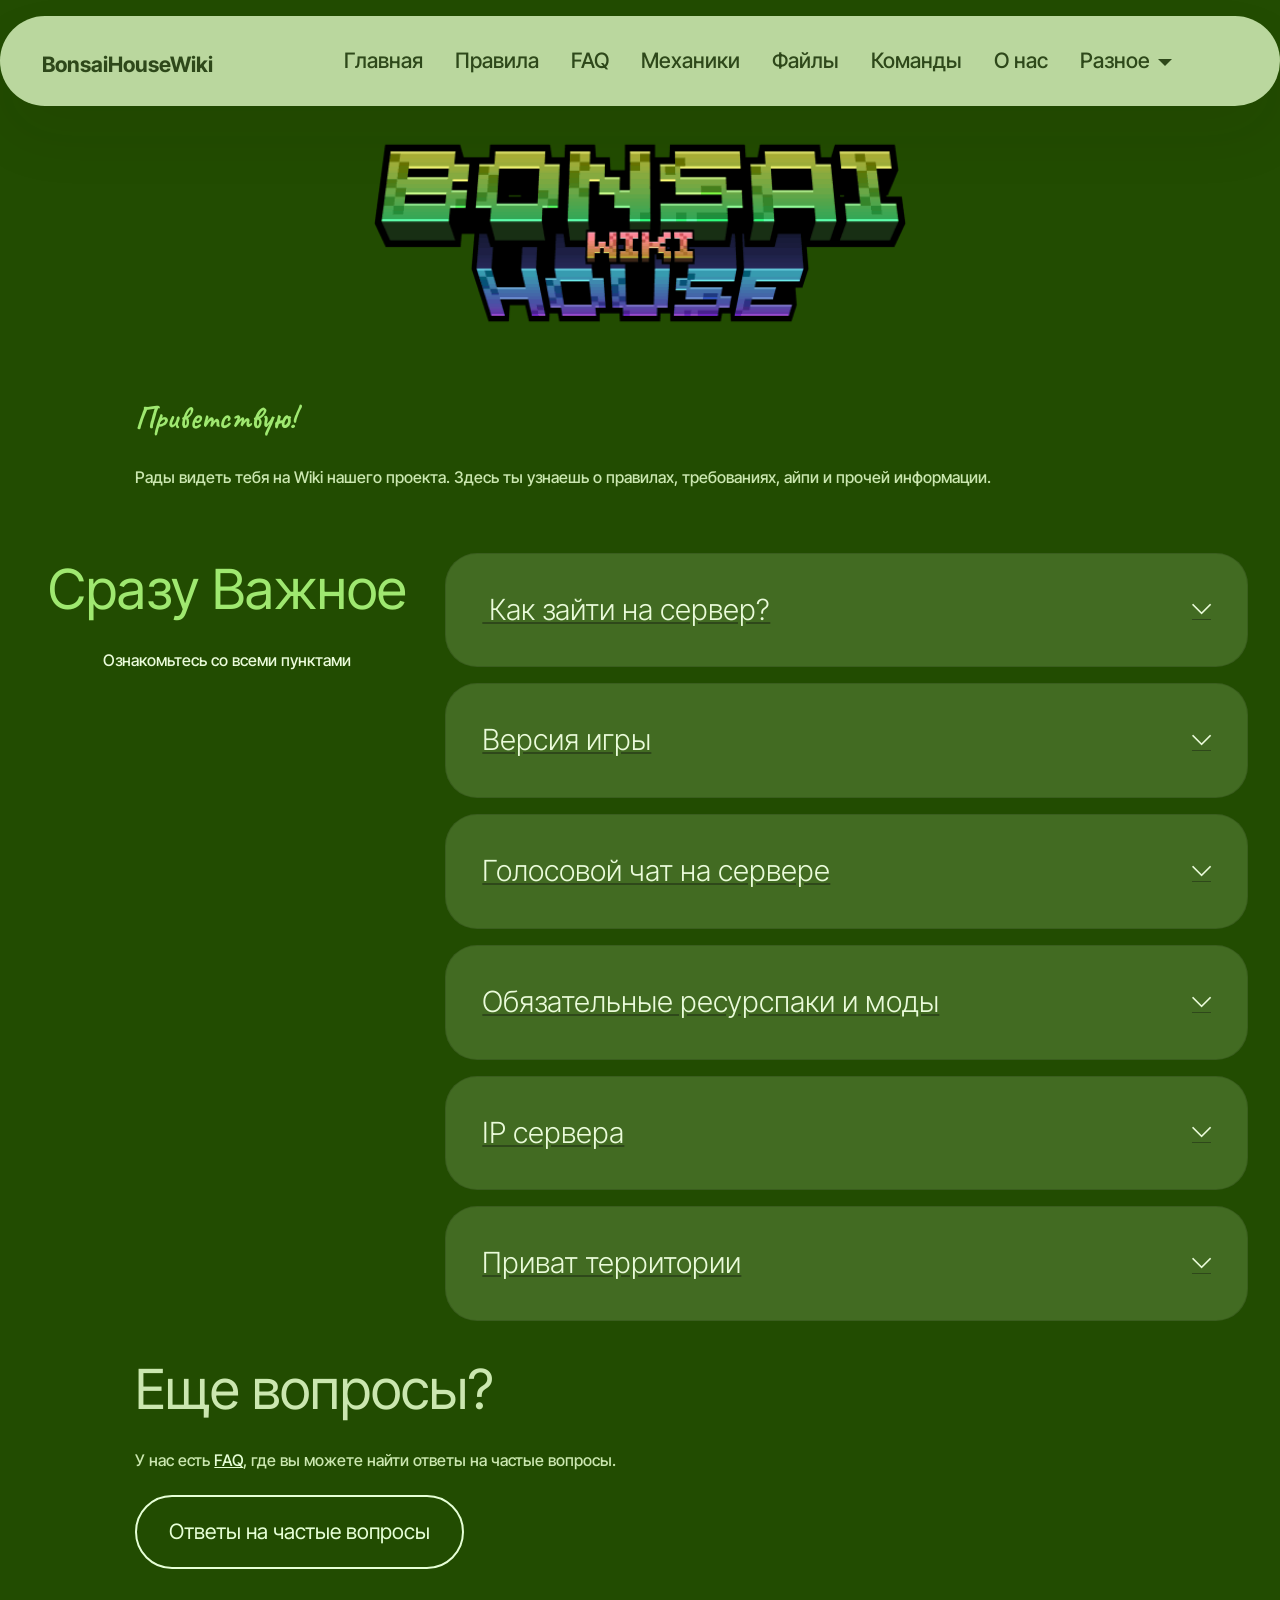
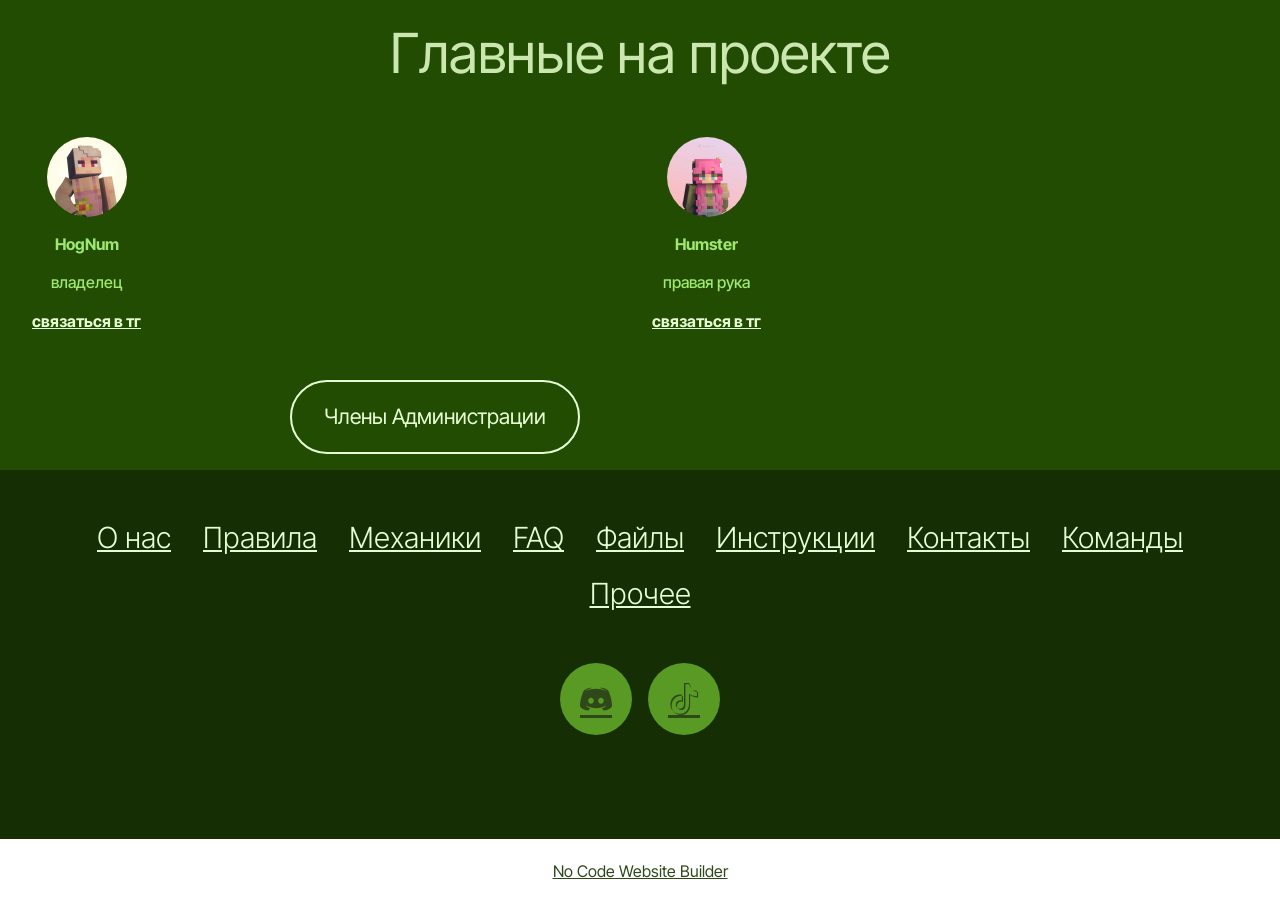
==== index.html @ ef798b7e "Add files via upload site version v1" ====
<!DOCTYPE html>
<html  >
<head>
  <!-- Site made with Mobirise Website Builder v6.1.12, https://mobirise.com -->
  <meta charset="UTF-8">
  <meta http-equiv="X-UA-Compatible" content="IE=edge">
  <meta name="generator" content="Mobirise v6.1.12, mobirise.com">
  <meta name="viewport" content="width=device-width, initial-scale=1, minimum-scale=1">
  <link rel="shortcut icon" href="assets/images/bhlogo2.2-128x45.png" type="image/x-icon">
  <meta name="description" content="">
  
  
  <title>Home</title>
  <link rel="stylesheet" href="assets/web/assets/mobirise-icons2/mobirise2.css">
  <link rel="stylesheet" href="assets/bootstrap/css/bootstrap.min.css">
  <link rel="stylesheet" href="assets/animatecss/animate.css">
  <link rel="stylesheet" href="assets/dropdown/css/style.css">
  <link rel="stylesheet" href="assets/socicon/css/styles.css">
  <link rel="stylesheet" href="assets/theme/css/style.css">
  <link rel="preload" href="https://fonts.googleapis.com/css?family=Inter+Tight:100,200,300,400,500,600,700,800,900,100i,200i,300i,400i,500i,600i,700i,800i,900i&display=swap" as="style" onload="this.onload=null;this.rel='stylesheet'">
  <noscript><link rel="stylesheet" href="https://fonts.googleapis.com/css?family=Inter+Tight:100,200,300,400,500,600,700,800,900,100i,200i,300i,400i,500i,600i,700i,800i,900i&display=swap"></noscript>
  <link rel="preload" href="https://fonts.googleapis.com/css?family=Caveat:400,500,600,700&display=swap" as="style" onload="this.onload=null;this.rel='stylesheet'">
  <noscript><link rel="stylesheet" href="https://fonts.googleapis.com/css?family=Caveat:400,500,600,700&display=swap"></noscript>
  <link rel="preload" as="style" href="assets/mobirise/css/mbr-additional.css?v=XbDiv1"><link rel="stylesheet" href="assets/mobirise/css/mbr-additional.css?v=XbDiv1" type="text/css">

  
  
  
</head>
<body>
  
  <section data-bs-version="5.1" class="menu menu2 cid-tJS6tZXiPa" once="menu" id="menu02-0">
	

	<nav class="navbar navbar-dropdown navbar-fixed-top navbar-expand-lg">
		<div class="container">
			<div class="navbar-brand">
				
				<span class="navbar-caption-wrap"><a class="navbar-caption text-primary display-4" href="index.html#header05-1">BonsaiHouseWiki</a></span>
			</div>
			<button class="navbar-toggler" type="button" data-toggle="collapse" data-bs-toggle="collapse" data-target="#navbarSupportedContent" data-bs-target="#navbarSupportedContent" aria-controls="navbarNavAltMarkup" aria-expanded="false" aria-label="Toggle navigation">
				<div class="hamburger">
					<span></span>
					<span></span>
					<span></span>
					<span></span>
				</div>
			</button>
			<div class="collapse navbar-collapse" id="navbarSupportedContent">
				<ul class="navbar-nav nav-dropdown nav-right" data-app-modern-menu="true"><li class="nav-item">
						<a class="nav-link link text-primary display-4" href="index.html">Главная</a>
					</li><li class="nav-item"><a class="nav-link link text-primary display-4" href="page1.html">Правила</a></li><li class="nav-item"><a class="nav-link link text-primary display-4" href="page5.html">FAQ</a></li><li class="nav-item"><a class="nav-link link text-primary display-4" href="page8.html">Механики</a></li><li class="nav-item"><a class="nav-link link text-primary display-4" href="page4.html">Файлы</a></li><li class="nav-item"><a class="nav-link link text-primary display-4" href="page7.html">Команды</a></li><li class="nav-item"><a class="nav-link link text-primary display-4" href="page2.html">О нас</a></li><li class="nav-item dropdown"><a class="nav-link link text-primary dropdown-toggle show display-4" href="page2.html" data-toggle="dropdown-submenu" data-bs-toggle="dropdown" data-bs-auto-close="outside" aria-expanded="false">Разное</a><div class="dropdown-menu show" aria-labelledby="dropdown-674" data-bs-popper="none"><a class="text-primary dropdown-item display-4" href="page9.html">Инструкции</a><a class="text-primary dropdown-item display-4" href="page2.html#clients03-3t">Администрация</a></div></li></ul>
				
				
			</div>
		</div>
	</nav>
</section>

<section data-bs-version="5.1" class="image01 cid-voXVeNyEOQ" id="image01-27">
  

  
  

  <div class="container">
    <div class="row justify-content-center">
      <div class="col-12 col-lg-6">
        <div class="image-wrapper mb-4">
          <img class="w-100" src="assets/images/bhlogo23-578x235.png" alt="Mobirise Website Builder">
        </div>
        
        
      </div>
    </div>
  </div>
</section>

<section data-bs-version="5.1" class="article11 cid-vtw0aDAVHj" id="article11-4e">
    

    
    
    <div class="container">
        <div class="row justify-content-center">
            <div class="title col-md-12 col-lg-10">
                <h3 class="mbr-section-title mbr-fonts-style align-center mt-0 mb-0 hello"><strong>Приветствую!</strong></h3>
                <h4 class="mbr-section-subtitle align-center mbr-fonts-style mt-4 display-7"><p>Рады видеть тебя на Wiki нашего проекта. Здесь ты узнаешь о правилах, требованиях, айпи и прочей информации.</p></h4>
                
            </div>
        </div>
    </div>
</section>

<section data-bs-version="5.1" class="list07 cid-vtwgS2rmCc" id="list07-4j">
    
    
    <div class="container">
        <div class="row justify-content-center">
            <div class="col-lg-4">
                <div class="col-12 col-md-12">
                    <h5 class="mbr-section-title mbr-fonts-style mt-0 mb-4 display-2"><strong>Сразу Важное</strong></h5>
                    <h6 class="mbr-section-subtitle mbr-fonts-style mt-0 mb-4 display-7">Ознакомьтесь со всеми пунктами</h6>
                    
                </div>
            </div>

            <div class="col-lg-8">
                <div id="bootstrap-accordion_3" class="panel-group accordionStyles accordion" role="tablist" aria-multiselectable="true">
                    <div class="card">
                        <div class="card-header" role="tab" id="headingOne">
                            <a role="button" class="panel-title collapsed" data-toggle="collapse" data-bs-toggle="collapse" data-core="" href="#collapse1_3" aria-expanded="false" aria-controls="collapse1">
                                <h6 class="panel-title-edit mbr-semibold mbr-fonts-style mb-0 display-5">&nbsp;Как зайти на сервер?</h6>
                                <span class="sign mbr-iconfont mobi-mbri-arrow-down"></span>
                            </a>
                        </div>
                        <div id="collapse1_3" class="panel-collapse noScroll collapse" role="tabpanel" aria-labelledby="headingOne" data-parent="#accordion" data-bs-parent="#bootstrap-accordion_3">
                            <div class="panel-body">
                                <p class="mbr-fonts-style panel-text display-7">• Сначала ознакомьтесь с <a href="page1.html" class="text-secondary">правилами проекта.</a><br>• Сперва вы обязаны <a href="page4.html" class="text-secondary">скачать ресурспаки и моды на странице файлы.</a><br>• Затем напишите свой ник в тему WhiteList (телеграм) и ждите когда член администрации поставит реакцию на ваше сообщение с ником.<br>(Никаких твинк аккаунтов)<br>• <a href="page4.html" class="text-secondary">После установки обязательных файлов</a> и добавления в вайтлист, смотрите айпи ниже.<br>• Не забудьте про регестрацию на самом сервере через команду:<br>/reg пароль пароль&nbsp; –&nbsp; (пароль минимум 6 символов)<br>/l пароль&nbsp; –&nbsp; Авторизация<br>Если проблема с регистрацией, напишите админу с просьбой зарегистрировать вас.</p>
                            </div>
                        </div>

                    </div>
                    <div class="card">
                        <div class="card-header" role="tab" id="headingOne">
                            <a role="button" class="panel-title collapsed" data-toggle="collapse" data-bs-toggle="collapse" data-core="" href="#collapse2_3" aria-expanded="false" aria-controls="collapse2">
                                <h6 class="panel-title-edit mbr-semibold mbr-fonts-style mb-0 display-5">
                                    Версия игры</h6>
                                <span class="sign mbr-iconfont mobi-mbri-arrow-down"></span>
                            </a>
                        </div>
                        <div id="collapse2_3" class="panel-collapse noScroll collapse" role="tabpanel" aria-labelledby="headingOne" data-parent="#accordion" data-bs-parent="#bootstrap-accordion_3">
                            <div class="panel-body">
                                <p class="mbr-fonts-style panel-text display-7"><strong>• Java 1.26.2</strong> –– текущая версия сезона.<br>• Прошу играть только на <strong>fabric</strong> ядре, для корректной работы ресурспаков проекта.<br>------------------------------------<br>Только<strong> java</strong> издание игры, играть с <strong>bedrock</strong> нельзя!</p>
                            </div>
                        </div>
                    </div>
                    <div class="card">
                        <div class="card-header" role="tab" id="headingOne">
                            <a role="button" class="panel-title collapsed" data-toggle="collapse" data-bs-toggle="collapse" data-core="" href="#collapse3_3" aria-expanded="false" aria-controls="collapse3">
                                <h6 class="panel-title-edit mbr-semibold mbr-fonts-style mb-0 display-5">Голосовой чат на сервере</h6>
                                <span class="sign mbr-iconfont mobi-mbri-arrow-down"></span>
                            </a>
                        </div>
                        <div id="collapse3_3" class="panel-collapse noScroll collapse" role="tabpanel" aria-labelledby="headingOne" data-parent="#accordion" data-bs-parent="#bootstrap-accordion_3">
                            <div class="panel-body">
                                <p class="mbr-fonts-style panel-text display-7"><a href="page4.html" class="text-secondary">PlasmoVoice мод – Установить его можно в на странице файлы</a>.<br>Он не обязателен, но позволит слушать кастомные пластинки.</p>
                            </div>
                        </div>
                    </div>
                    <div class="card">
                        <div class="card-header" role="tab" id="headingOne">
                            <a role="button" class="panel-title collapsed" data-toggle="collapse" data-bs-toggle="collapse" data-core="" href="#collapse4_3" aria-expanded="false" aria-controls="collapse4">
                                <h6 class="panel-title-edit mbr-semibold mbr-fonts-style mb-0 display-5">Обязательные ресурспаки и моды</h6>
                                <span class="sign mbr-iconfont mobi-mbri-arrow-down"></span>
                            </a>
                        </div>
                        <div id="collapse4_3" class="panel-collapse noScroll collapse" role="tabpanel" aria-labelledby="headingOne" data-parent="#accordion" data-bs-parent="#bootstrap-accordion_3">
                            <div class="panel-body">
                                <p class="mbr-fonts-style panel-text display-7">На нашем проекте мы используем ресурспаки для создания атмосферы. Они обязательны к установке, скачать их вы можете на <a href="page4.html" class="text-secondary">странице файлы</a>.<br>------------------------------------<br>Подробнее можете узнать в <a href="page5.html" class="text-secondary">FAQ</a></p>
                            </div>
                        </div>
                    </div>
                    <div class="card">
                        <div class="card-header" role="tab" id="headingOne">
                            <a role="button" class="panel-title collapsed" data-toggle="collapse" data-bs-toggle="collapse" data-core="" href="#collapse5_3" aria-expanded="false" aria-controls="collapse5">
                                <h6 class="panel-title-edit mbr-semibold mbr-fonts-style mb-0 display-5">IP сервера</h6>
                                <span class="sign mbr-iconfont mobi-mbri-arrow-down"></span>
                            </a>
                        </div>
                        <div id="collapse5_3" class="panel-collapse noScroll collapse" role="tabpanel" aria-labelledby="headingOne" data-parent="#accordion" data-bs-parent="#bootstrap-accordion_3">
                            <div class="panel-body">
                                <p class="mbr-fonts-style panel-text display-7">bonsai.vanilla.house<br><br>bonsai.vanilla.cool<br>------------------------------------<br>(сервер уходит на рестарт каждые 12:00 и 00:00 по МСК, рестарт занимает 1-2 минуты)<br>------------------------------------<br>У нас один игровой сервер, но для него есть пара айпи с разными типами подключения, используйте тот который будет работать у вас.</p>
                            </div>
                        </div>
                    </div>
                    <div class="card">
                        <div class="card-header" role="tab" id="headingOne">
                            <a role="button" class="panel-title collapsed" data-toggle="collapse" data-bs-toggle="collapse" data-core="" href="#collapse6_3" aria-expanded="false" aria-controls="collapse6">
                                <h6 class="panel-title-edit mbr-semibold mbr-fonts-style mb-0 display-5">Приват территории</h6>
                                <span class="sign mbr-iconfont mobi-mbri-arrow-down"></span>
                            </a>
                        </div>
                        <div id="collapse6_3" class="panel-collapse noScroll collapse" role="tabpanel" aria-labelledby="headingOne" data-parent="#accordion" data-bs-parent="#bootstrap-accordion_3">
                            <div class="panel-body">
                                <p class="mbr-fonts-style panel-text display-7">
                                    У нас нет приватов как на различных общественных серверах, у нас только обозначение территории за игроком. Мы надеемся на адекватное поведение участников.</p>
                            </div>
                        </div>
                    </div>
                </div>
            </div>
        </div>
    </div>
</section>

<section data-bs-version="5.1" class="article11 cid-vpenyvwBMa" id="article11-42">
    

    
    
    <div class="container">
        <div class="row justify-content-center">
            <div class="title col-md-12 col-lg-10">
                <h3 class="mbr-section-title mbr-fonts-style align-center mt-0 mb-0 display-2"><strong>Еще вопросы?</strong></h3>
                <h4 class="mbr-section-subtitle align-center mbr-fonts-style mt-4 display-7">У нас есть <a href="page5.html" class="text-warning">FAQ</a>, где вы можете найти ответы на частые вопросы.</h4>
                <div class="mbr-section-btn align-center mt-4"><a class="btn btn-warning-outline display-4" href="page5.html">Ответы на частые вопросы</a></div>
            </div>
        </div>
    </div>
</section>

<section data-bs-version="5.1" class="features16 cid-vtvmt0XRVK" id="features016-49">  
  
  
  
  <div class="container">
    <div class="row justify-content-center mb-5">
      <div class="col-12 content-head">
        <h4 class="mbr-section-title mbr-fonts-style align-center mb-0 display-2"><strong>Главные на проекте</strong></h4>
        
      </div>
    </div>
    <div class="row justify-content-center">
      <div class="item features-without-image col-12 col-lg-6">
        <div class="item-wrapper">
          <div class="card-box">
            <div class="img-box">
              <div class="image-wrapper mb-3">
                <img src="assets/images/img-4016-160x160.jpg" alt="Mobirise Website Builder">
              </div>
            </div>
            <h4 class="card-title mbr-fonts-style mb-0 display-7">
              <strong>HogNum</strong></h4>
            <h5 class="card-text mbr-fonts-style mt-3 display-7">
              владелец</h5>
            <div class="link-wrap">
              <p class="link mbr-fonts-style align-left mt-3 mb-0 display-7"><a href="https://t.me/HogNum" class="text-warning"><strong>связаться в тг</strong></a></p>
            </div>
          </div>
        </div>
      </div>
      <div class="item features-without-image col-12 col-lg-6">
        <div class="item-wrapper">
          <div class="card-box">
            <div class="img-box">
              <div class="image-wrapper mb-3">
                <img src="assets/images/img-4017-160x160.jpg" alt="Mobirise Website Builder">
              </div>
            </div>
            <h4 class="card-title mbr-fonts-style mb-0 display-7">
              <strong>Humster</strong></h4>
            <h5 class="card-text mbr-fonts-style mt-3 display-7">
              правая рука</h5>
            <div class="link-wrap">
              <p class="link mbr-fonts-style align-left mt-3 display-7"><a href="https://t.me/hamster_ivet" class="text-warning"><strong>связаться в тг</strong></a></p>
            </div>
          </div>
        </div>
      </div>
      
    </div>
  </div>
</section>

<section data-bs-version="5.1" class="article16 cid-vtzwJSAzXT" id="article16-4l">
    
    <div class="container">
        <div class="row justify-content-center">
            <div class="col-md-12 col-lg-7">
                <div class="mbr-section-btn align-center"><a class="btn btn-warning-outline display-4" href="page2.html#clients03-3t">Члены Администрации</a></div>
            </div>
        </div>
    </div>
</section>

<section data-bs-version="5.1" class="footer3 cid-vtvXsJSZUe" once="footers" id="footer03-4d">

        

    

    <div class="container">
        <div class="row">
            <div class="row-links">
                <ul class="header-menu">
                  
                  
                  
                  
                <li class="header-menu-item mbr-fonts-style display-5"><a href="page2.html" class="text-warning">О нас</a></li><li class="header-menu-item mbr-fonts-style display-5"><a href="page1.html" class="text-warning">Правила</a></li><li class="header-menu-item mbr-fonts-style display-5"><a href="page8.html" class="text-warning">Механики</a></li><li class="header-menu-item mbr-fonts-style display-5"><a href="page5.html" class="text-warning">FAQ</a></li><li class="header-menu-item mbr-fonts-style display-5"><a href="page4.html" class="text-warning">Файлы</a></li><li class="header-menu-item mbr-fonts-style display-5"><a href="page9.html" class="text-warning">Инструкции</a></li><li class="header-menu-item mbr-fonts-style display-5"><a href="page2.html#article11-21" class="text-warning">Контакты</a></li><li class="header-menu-item mbr-fonts-style display-5"><a href="page7.html" class="text-warning">Команды</a></li><li class="header-menu-item mbr-fonts-style display-5"><a href="page10.html" class="text-warning">Прочее</a></li></ul>
              </div>

            <div class="col-12 mt-4">
                <div class="social-row">
                    <div class="soc-item">
                        <a href="https://discord.gg/Snaqmue5zH">
                            <span class="mbr-iconfont display-7 socicon-discord socicon"></span>
                        </a>
                    </div>
                    <div class="soc-item">
                        <a href="https://www.tiktok.com/@bonsai_house_mine?_r=1&_t=ZS-99Ejw6zmGPs" target="_blank">
                            <span class="mbr-iconfont socicon-tiktok socicon"></span>
                        </a>
                    </div>
                    
                    
                    
                </div>
            </div>
            
        </div>
    </div>
</section><section class="display-7" style="padding: 0;align-items: center;justify-content: center;flex-wrap: wrap;    align-content: center;display: flex;position: relative;height: 4rem;"><a href="https://mobiri.se/4938904" style="flex: 1 1;height: 4rem;position: absolute;width: 100%;z-index: 1;"><img alt="" style="height: 4rem;" src="[data-uri]"></a><p style="margin: 0;text-align: center;" class="display-7">&#8204;</p><a style="z-index:1" href="https://mobirise.com/builder/no-code-website-builder.html">No Code Website Builder</a></section><script src="assets/bootstrap/js/bootstrap.bundle.min.js"></script>  <script src="assets/smoothscroll/smooth-scroll.js"></script>  <script src="assets/ytplayer/index.js"></script>  <script src="assets/dropdown/js/navbar-dropdown.js"></script>  <script src="assets/theme/js/script.js"></script>  
  
  
 <div id="scrollToTop" class="scrollToTop mbr-arrow-up"><a style="text-align: center;"><i class="mbr-arrow-up-icon mbr-arrow-up-icon-cm cm-icon cm-icon-smallarrow-up"></i></a></div>
    <input name="animation" type="hidden">
  </body>
</html>
---- assets/web/assets/mobirise-icons2/mobirise2.css ----
@font-face {
  font-family: 'Moririse2';
  font-display: swap;
  src:  url('mobirise2.eot?f2bix4');
  src:  url('mobirise2.eot?f2bix4#iefix') format('embedded-opentype'),
    url('mobirise2.woff2?f2bix4') format('woff2'),
    url('mobirise2.woff?f2bix4') format('woff'),
    url('mobirise2.ttf?f2bix4') format('truetype'),
    url('mobirise2.svg?f2bix4#mobirise2') format('svg');
  font-weight: normal;
  font-style: normal;
}

[class^="mobi-"], [class*=" mobi-"] {
  /* use !important to prevent issues with browser extensions that change fonts */
  font-family: 'Moririse2' !important;
  speak: none;
  font-style: normal;
  font-weight: normal;
  font-variant: normal;
  text-transform: none;
  line-height: 1;

  /* Better Font Rendering =========== */
  -webkit-font-smoothing: antialiased;
  -moz-osx-font-smoothing: grayscale;
}

.mobi-mbri-add-submenu:before {
  content: "\e900";
}
.mobi-mbri-alert:before {
  content: "\e901";
}
.mobi-mbri-align-center:before {
  content: "\e902";
}
.mobi-mbri-align-justify:before {
  content: "\e903";
}
.mobi-mbri-align-left:before {
  content: "\e904";
}
.mobi-mbri-align-right:before {
  content: "\e905";
}
.mobi-mbri-android:before {
  content: "\e906";
}
.mobi-mbri-apple:before {
  content: "\e907";
}
.mobi-mbri-arrow-down:before {
  content: "\e908";
}
.mobi-mbri-arrow-next:before {
  content: "\e909";
}
.mobi-mbri-arrow-prev:before {
  content: "\e90a";
}
.mobi-mbri-arrow-up:before {
  content: "\e90b";
}
.mobi-mbri-bold:before {
  content: "\e90c";
}
.mobi-mbri-bookmark:before {
  content: "\e90d";
}
.mobi-mbri-bootstrap:before {
  content: "\e90e";
}
.mobi-mbri-briefcase:before {
  content: "\e90f";
}
.mobi-mbri-browse:before {
  content: "\e910";
}
.mobi-mbri-bulleted-list:before {
  content: "\e911";
}
.mobi-mbri-calendar:before {
  content: "\e912";
}
.mobi-mbri-camera:before {
  content: "\e913";
}
.mobi-mbri-cart-add:before {
  content: "\e914";
}
.mobi-mbri-cart-full:before {
  content: "\e915";
}
.mobi-mbri-cash:before {
  content: "\e916";
}
.mobi-mbri-change-style:before {
  content: "\e917";
}
.mobi-mbri-chat:before {
  content: "\e918";
}
.mobi-mbri-clock:before {
  content: "\e919";
}
.mobi-mbri-close:before {
  content: "\e91a";
}
.mobi-mbri-cloud:before {
  content: "\e91b";
}
.mobi-mbri-code:before {
  content: "\e91c";
}
.mobi-mbri-contact-form:before {
  content: "\e91d";
}
.mobi-mbri-credit-card:before {
  content: "\e91e";
}
.mobi-mbri-cursor-click:before {
  content: "\e91f";
}
.mobi-mbri-cust-feedback:before {
  content: "\e920";
}
.mobi-mbri-database:before {
  content: "\e921";
}
.mobi-mbri-delivery:before {
  content: "\e922";
}
.mobi-mbri-desktop:before {
  content: "\e923";
}
.mobi-mbri-devices:before {
  content: "\e924";
}
.mobi-mbri-down:before {
  content: "\e925";
}
.mobi-mbri-download-2:before {
  content: "\e926";
}
.mobi-mbri-download:before {
  content: "\e927";
}
.mobi-mbri-drag-n-drop-2:before {
  content: "\e928";
}
.mobi-mbri-drag-n-drop:before {
  content: "\e929";
}
.mobi-mbri-edit-2:before {
  content: "\e92a";
}
.mobi-mbri-edit:before {
  content: "\e92b";
}
.mobi-mbri-error:before {
  content: "\e92c";
}
.mobi-mbri-extension:before {
  content: "\e92d";
}
.mobi-mbri-features:before {
  content: "\e92e";
}
.mobi-mbri-file:before {
  content: "\e92f";
}
.mobi-mbri-flag:before {
  content: "\e930";
}
.mobi-mbri-folder:before {
  content: "\e931";
}
.mobi-mbri-gift:before {
  content: "\e932";
}
.mobi-mbri-github:before {
  content: "\e933";
}
.mobi-mbri-globe-2:before {
  content: "\e934";
}
.mobi-mbri-globe:before {
  content: "\e935";
}
.mobi-mbri-growing-chart:before {
  content: "\e936";
}
.mobi-mbri-hearth:before {
  content: "\e937";
}
.mobi-mbri-help:before {
  content: "\e938";
}
.mobi-mbri-home:before {
  content: "\e939";
}
.mobi-mbri-hot-cup:before {
  content: "\e93a";
}
.mobi-mbri-idea:before {
  content: "\e93b";
}
.mobi-mbri-image-gallery:before {
  content: "\e93c";
}
.mobi-mbri-image-slider:before {
  content: "\e93d";
}
.mobi-mbri-info:before {
  content: "\e93e";
}
.mobi-mbri-italic:before {
  content: "\e93f";
}
.mobi-mbri-key:before {
  content: "\e940";
}
.mobi-mbri-laptop:before {
  content: "\e941";
}
.mobi-mbri-layers:before {
  content: "\e942";
}
.mobi-mbri-left-right:before {
  content: "\e943";
}
.mobi-mbri-left:before {
  content: "\e944";
}
.mobi-mbri-letter:before {
  content: "\e945";
}
.mobi-mbri-like:before {
  content: "\e946";
}
.mobi-mbri-link:before {
  content: "\e947";
}
.mobi-mbri-lock:before {
  content: "\e948";
}
.mobi-mbri-login:before {
  content: "\e949";
}
.mobi-mbri-logout:before {
  content: "\e94a";
}
.mobi-mbri-magic-stick:before {
  content: "\e94b";
}
.mobi-mbri-map-pin:before {
  content: "\e94c";
}
.mobi-mbri-menu:before {
  content: "\e94d";
}
.mobi-mbri-mobile-2:before {
  content: "\e94e";
}
.mobi-mbri-mobile-horizontal:before {
  content: "\e94f";
}
.mobi-mbri-mobile:before {
  content: "\e950";
}
.mobi-mbri-mobirise:before {
  content: "\e951";
}
.mobi-mbri-more-horizontal:before {
  content: "\e952";
}
.mobi-mbri-more-vertical:before {
  content: "\e953";
}
.mobi-mbri-music:before {
  content: "\e954";
}
.mobi-mbri-new-file:before {
  content: "\e955";
}
.mobi-mbri-numbered-list:before {
  content: "\e956";
}
.mobi-mbri-opened-folder:before {
  content: "\e957";
}
.mobi-mbri-pages:before {
  content: "\e958";
}
.mobi-mbri-paper-plane:before {
  content: "\e959";
}
.mobi-mbri-paperclip:before {
  content: "\e95a";
}
.mobi-mbri-phone:before {
  content: "\e95b";
}
.mobi-mbri-photo:before {
  content: "\e95c";
}
.mobi-mbri-photos:before {
  content: "\e95d";
}
.mobi-mbri-pin:before {
  content: "\e95e";
}
.mobi-mbri-play:before {
  content: "\e95f";
}
.mobi-mbri-plus:before {
  content: "\e960";
}
.mobi-mbri-preview:before {
  content: "\e961";
}
.mobi-mbri-print:before {
  content: "\e962";
}
.mobi-mbri-protect:before {
  content: "\e963";
}
.mobi-mbri-question:before {
  content: "\e964";
}
.mobi-mbri-quote-left:before {
  content: "\e965";
}
.mobi-mbri-quote-right:before {
  content: "\e966";
}
.mobi-mbri-redo:before {
  content: "\e967";
}
.mobi-mbri-refresh:before {
  content: "\e968";
}
.mobi-mbri-responsive-2:before {
  content: "\e969";
}
.mobi-mbri-responsive:before {
  content: "\e96a";
}
.mobi-mbri-right:before {
  content: "\e96b";
}
.mobi-mbri-rocket:before {
  content: "\e96c";
}
.mobi-mbri-sad-face:before {
  content: "\e96d";
}
.mobi-mbri-sale:before {
  content: "\e96e";
}
.mobi-mbri-save:before {
  content: "\e96f";
}
.mobi-mbri-search:before {
  content: "\e970";
}
.mobi-mbri-setting-2:before {
  content: "\e971";
}
.mobi-mbri-setting-3:before {
  content: "\e972";
}
.mobi-mbri-setting:before {
  content: "\e973";
}
.mobi-mbri-share:before {
  content: "\e974";
}
.mobi-mbri-shopping-bag:before {
  content: "\e975";
}
.mobi-mbri-shopping-basket:before {
  content: "\e976";
}
.mobi-mbri-shopping-cart:before {
  content: "\e977";
}
.mobi-mbri-sites:before {
  content: "\e978";
}
.mobi-mbri-smile-face:before {
  content: "\e979";
}
.mobi-mbri-speed:before {
  content: "\e97a";
}
.mobi-mbri-star:before {
  content: "\e97b";
}
.mobi-mbri-success:before {
  content: "\e97c";
}
.mobi-mbri-sun:before {
  content: "\e97d";
}
.mobi-mbri-sun2:before {
  content: "\e97e";
}
.mobi-mbri-tablet-vertical:before {
  content: "\e97f";
}
.mobi-mbri-tablet:before {
  content: "\e980";
}
.mobi-mbri-target:before {
  content: "\e981";
}
.mobi-mbri-timer:before {
  content: "\e982";
}
.mobi-mbri-to-ftp:before {
  content: "\e983";
}
.mobi-mbri-to-local-drive:before {
  content: "\e984";
}
.mobi-mbri-touch-swipe:before {
  content: "\e985";
}
.mobi-mbri-touch:before {
  content: "\e986";
}
.mobi-mbri-trash:before {
  content: "\e987";
}
.mobi-mbri-underline:before {
  content: "\e988";
}
.mobi-mbri-undo:before {
  content: "\e989";
}
.mobi-mbri-unlink:before {
  content: "\e98a";
}
.mobi-mbri-unlock:before {
  content: "\e98b";
}
.mobi-mbri-up-down:before {
  content: "\e98c";
}
.mobi-mbri-up:before {
  content: "\e98d";
}
.mobi-mbri-update:before {
  content: "\e98e";
}
.mobi-mbri-upload-2:before {
  content: "\e98f";
}
.mobi-mbri-upload:before {
  content: "\e990";
}
.mobi-mbri-user-2:before {
  content: "\e991";
}
.mobi-mbri-user:before {
  content: "\e992";
}
.mobi-mbri-users:before {
  content: "\e993";
}
.mobi-mbri-video-play:before {
  content: "\e994";
}
.mobi-mbri-video:before {
  content: "\e995";
}
.mobi-mbri-watch:before {
  content: "\e996";
}
.mobi-mbri-website-theme-2:before {
  content: "\e997";
}
.mobi-mbri-website-theme:before {
  content: "\e998";
}
.mobi-mbri-wifi:before {
  content: "\e999";
}
.mobi-mbri-windows:before {
  content: "\e99a";
}
.mobi-mbri-zoom-in:before {
  content: "\e99b";
}
.mobi-mbri-zoom-out:before {
  content: "\e99c";
}
---- assets/dropdown/css/style.css ----
.navbar-dropdown {
  left: 0;
  padding: 0;
  position: absolute;
  right: 0;
  top: 0;
  transition: all 0.45s ease;
  z-index: 1030;
  background: #282828; }
  .navbar-dropdown .navbar-logo {
    margin-right: 0.8rem;
    transition: margin 0.3s ease-in-out;
    vertical-align: middle; }
    .navbar-dropdown .navbar-logo img {
      height: 3.125rem;
      transition: all 0.3s ease-in-out; }
    .navbar-dropdown .navbar-logo.mbr-iconfont {
      font-size: 3.125rem;
      line-height: 3.125rem; }
  .navbar-dropdown .navbar-caption {
    font-weight: 700;
    white-space: normal;
    vertical-align: -4px;
    line-height: 3.125rem !important; }
    .navbar-dropdown .navbar-caption, .navbar-dropdown .navbar-caption:hover {
      color: inherit;
      text-decoration: none; }
  .navbar-dropdown .mbr-iconfont + .navbar-caption {
    vertical-align: -1px; }
  .navbar-dropdown.navbar-fixed-top {
    position: fixed; }
  .navbar-dropdown .navbar-brand span {
    vertical-align: -4px; }
  .navbar-dropdown.bg-color.transparent {
    background: none; }
  .navbar-dropdown.navbar-short .navbar-brand {
    padding: 0.625rem 0; }
    .navbar-dropdown.navbar-short .navbar-brand span {
      vertical-align: -1px; }
  .navbar-dropdown.navbar-short .navbar-caption {
    line-height: 2.375rem !important;
    vertical-align: -2px; }
  .navbar-dropdown.navbar-short .navbar-logo {
    margin-right: 0.5rem; }
    .navbar-dropdown.navbar-short .navbar-logo img {
      height: 2.375rem; }
    .navbar-dropdown.navbar-short .navbar-logo.mbr-iconfont {
      font-size: 2.375rem;
      line-height: 2.375rem; }
  .navbar-dropdown.navbar-short .mbr-table-cell {
    height: 3.625rem; }
  .navbar-dropdown .navbar-close {
    left: 0.6875rem;
    position: fixed;
    top: 0.75rem;
    z-index: 1000; }
  .navbar-dropdown .hamburger-icon {
    content: "";
    display: inline-block;
    vertical-align: middle;
    width: 16px;
    -webkit-box-shadow: 0 -6px 0 1px #282828,0 0 0 1px #282828,0 6px 0 1px #282828;
    -moz-box-shadow: 0 -6px 0 1px #282828,0 0 0 1px #282828,0 6px 0 1px #282828;
    box-shadow: 0 -6px 0 1px #282828,0 0 0 1px #282828,0 6px 0 1px #282828; }

.dropdown-menu .dropdown-toggle[data-toggle="dropdown-submenu"]::after {
  border-bottom: 0.35em solid transparent;
  border-left: 0.35em solid;
  border-right: 0;
  border-top: 0.35em solid transparent;
  margin-left: 0.3rem; }

.dropdown-menu .dropdown-item:focus {
  outline: 0; }

.nav-dropdown {
  font-size: 0.75rem;
  font-weight: 500;
  height: auto !important; }
  .nav-dropdown .nav-btn {
    padding-left: 1rem; }
  .nav-dropdown .link {
    margin: .667em 1.667em;
    font-weight: 500;
    padding: 0;
    transition: color .2s ease-in-out; }
    .nav-dropdown .link.dropdown-toggle {
      margin-right: 2.583em; }
      .nav-dropdown .link.dropdown-toggle::after {
        margin-left: .25rem;
        border-top: 0.35em solid;
        border-right: 0.35em solid transparent;
        border-left: 0.35em solid transparent;
        border-bottom: 0; }
      .nav-dropdown .link.dropdown-toggle[aria-expanded="true"] {
        margin: 0;
        padding: 0.667em 3.263em  0.667em 1.667em; }
  .nav-dropdown .link::after,
  .nav-dropdown .dropdown-item::after {
    color: inherit; }
  .nav-dropdown .btn {
    font-size: 0.75rem;
    font-weight: 700;
    letter-spacing: 0;
    margin-bottom: 0;
    padding-left: 1.25rem;
    padding-right: 1.25rem; }
  .nav-dropdown .dropdown-menu {
    border-radius: 0;
    border: 0;
    left: 0;
    margin: 0;
    padding-bottom: 1.25rem;
    padding-top: 1.25rem;
    position: relative; }
  .nav-dropdown .dropdown-submenu {
    margin-left: 0.125rem;
    top: 0; }
  .nav-dropdown .dropdown-item {
    font-weight: 500;
    line-height: 2;
    padding: 0.3846em 4.615em 0.3846em 1.5385em;
    position: relative;
    transition: color .2s ease-in-out, background-color .2s ease-in-out; }
    .nav-dropdown .dropdown-item::after {
      margin-top: -0.3077em;
      position: absolute;
      right: 1.1538em;
      top: 50%; }
    .nav-dropdown .dropdown-item:focus, .nav-dropdown .dropdown-item:hover {
      background: none; }

@media (max-width: 767px) {
  .nav-dropdown.navbar-toggleable-sm {
    bottom: 0;
    display: none;
    left: 0;
    overflow-x: hidden;
    position: fixed;
    top: 0;
    transform: translateX(-100%);
    -ms-transform: translateX(-100%);
    -webkit-transform: translateX(-100%);
    width: 18.75rem;
    z-index: 999; } }
.nav-dropdown.navbar-toggleable-xl {
  bottom: 0;
  display: none;
  left: 0;
  overflow-x: hidden;
  position: fixed;
  top: 0;
  transform: translateX(-100%);
  -ms-transform: translateX(-100%);
  -webkit-transform: translateX(-100%);
  width: 18.75rem;
  z-index: 999; }

.nav-dropdown-sm {
  display: block !important;
  overflow-x: hidden;
  overflow: auto;
  padding-top: 3.875rem; }
  .nav-dropdown-sm::after {
    content: "";
    display: block;
    height: 3rem;
    width: 100%; }
  .nav-dropdown-sm.collapse.in ~ .navbar-close {
    display: block !important; }
  .nav-dropdown-sm.collapsing, .nav-dropdown-sm.collapse.in {
    transform: translateX(0);
    -ms-transform: translateX(0);
    -webkit-transform: translateX(0);
    transition: all 0.25s ease-out;
    -webkit-transition: all 0.25s ease-out;
    background: #282828; }
  .nav-dropdown-sm.collapsing[aria-expanded="false"] {
    transform: translateX(-100%);
    -ms-transform: translateX(-100%);
    -webkit-transform: translateX(-100%); }
  .nav-dropdown-sm .nav-item {
    display: block;
    margin-left: 0 !important;
    padding-left: 0; }
  .nav-dropdown-sm .link,
  .nav-dropdown-sm .dropdown-item {
    border-top: 1px dotted rgba(255, 255, 255, 0.1);
    font-size: 0.8125rem;
    line-height: 1.6;
    margin: 0 !important;
    padding: 0.875rem 2.4rem 0.875rem 1.5625rem !important;
    position: relative;
    white-space: normal; }
    .nav-dropdown-sm .link:focus, .nav-dropdown-sm .link:hover,
    .nav-dropdown-sm .dropdown-item:focus,
    .nav-dropdown-sm .dropdown-item:hover {
      background: rgba(0, 0, 0, 0.2) !important;
      color: #c0a375; }
  .nav-dropdown-sm .nav-btn {
    position: relative;
    padding: 1.5625rem 1.5625rem 0 1.5625rem; }
    .nav-dropdown-sm .nav-btn::before {
      border-top: 1px dotted rgba(255, 255, 255, 0.1);
      content: "";
      left: 0;
      position: absolute;
      top: 0;
      width: 100%; }
    .nav-dropdown-sm .nav-btn + .nav-btn {
      padding-top: 0.625rem; }
      .nav-dropdown-sm .nav-btn + .nav-btn::before {
        display: none; }
  .nav-dropdown-sm .btn {
    padding: 0.625rem 0; }
  .nav-dropdown-sm .dropdown-toggle[data-toggle="dropdown-submenu"]::after {
    margin-left: .25rem;
    border-top: 0.35em solid;
    border-right: 0.35em solid transparent;
    border-left: 0.35em solid transparent;
    border-bottom: 0; }
  .nav-dropdown-sm .dropdown-toggle[data-toggle="dropdown-submenu"][aria-expanded="true"]::after {
    border-top: 0;
    border-right: 0.35em solid transparent;
    border-left: 0.35em solid transparent;
    border-bottom: 0.35em solid; }
  .nav-dropdown-sm .dropdown-menu {
    margin: 0;
    padding: 0;
    position: relative;
    top: 0;
    left: 0;
    width: 100%;
    border: 0;
    float: none;
    border-radius: 0;
    background: none; }
  .nav-dropdown-sm .dropdown-submenu {
    left: 100%;
    margin-left: 0.125rem;
    margin-top: -1.25rem;
    top: 0; }

.navbar-toggleable-sm .nav-dropdown .dropdown-menu {
  position: absolute; }

.navbar-toggleable-sm .nav-dropdown .dropdown-submenu {
  left: 100%;
  margin-left: 0.125rem;
  margin-top: -1.25rem;
  top: 0; }

.navbar-toggleable-sm.opened .nav-dropdown .dropdown-menu {
  position: relative; }

.navbar-toggleable-sm.opened .nav-dropdown .dropdown-submenu {
  left: 0;
  margin-left: 00rem;
  margin-top: 0rem;
  top: 0; }

.is-builder .nav-dropdown.collapsing {
  transition: none !important; }
---- assets/socicon/css/styles.css ----
@charset "UTF-8";

@font-face {
  font-family: 'Socicon';
  src:  url('../fonts/socicon.eot');
  src:  url('../fonts/socicon.eot?#iefix') format('embedded-opentype'),
    url('../fonts/socicon.woff2') format('woff2'),
    url('../fonts/socicon.ttf') format('truetype'),
    url('../fonts/socicon.woff') format('woff'),
    url('../fonts/socicon.svg#socicon') format('svg');
  font-weight: normal;
  font-style: normal;
  font-display: swap;
}

[data-icon]:before {
  font-family: "socicon" !important;
  content: attr(data-icon);
  font-style: normal !important;
  font-weight: normal !important;
  font-variant: normal !important;
  text-transform: none !important;
  speak: none;
  line-height: 1;
  -webkit-font-smoothing: antialiased;
  -moz-osx-font-smoothing: grayscale;
}

[class^="socicon-"], [class*=" socicon-"] {
  /* use !important to prevent issues with browser extensions that change fonts */
  font-family: 'Socicon' !important;
  speak: none;
  font-style: normal;
  font-weight: normal;
  font-variant: normal;
  text-transform: none;
  line-height: 1;

  /* Better Font Rendering =========== */
  -webkit-font-smoothing: antialiased;
  -moz-osx-font-smoothing: grayscale;
}

.socicon-500px:before {
  content: "\e000";
}
.socicon-8tracks:before {
  content: "\e001";
}
.socicon-airbnb:before {
  content: "\e002";
}
.socicon-alliance:before {
  content: "\e003";
}
.socicon-amazon:before {
  content: "\e004";
}
.socicon-amplement:before {
  content: "\e005";
}
.socicon-android:before {
  content: "\e006";
}
.socicon-angellist:before {
  content: "\e007";
}
.socicon-apple:before {
  content: "\e008";
}
.socicon-appnet:before {
  content: "\e009";
}
.socicon-baidu:before {
  content: "\e00a";
}
.socicon-bandcamp:before {
  content: "\e00b";
}
.socicon-battlenet:before {
  content: "\e00c";
}
.socicon-mixer:before {
  content: "\e00d";
}
.socicon-bebee:before {
  content: "\e00e";
}
.socicon-bebo:before {
  content: "\e00f";
}
.socicon-behance:before {
  content: "\e010";
}
.socicon-blizzard:before {
  content: "\e011";
}
.socicon-blogger:before {
  content: "\e012";
}
.socicon-buffer:before {
  content: "\e013";
}
.socicon-chrome:before {
  content: "\e014";
}
.socicon-coderwall:before {
  content: "\e015";
}
.socicon-curse:before {
  content: "\e016";
}
.socicon-dailymotion:before {
  content: "\e017";
}
.socicon-deezer:before {
  content: "\e018";
}
.socicon-delicious:before {
  content: "\e019";
}
.socicon-deviantart:before {
  content: "\e01a";
}
.socicon-diablo:before {
  content: "\e01b";
}
.socicon-digg:before {
  content: "\e01c";
}
.socicon-discord:before {
  content: "\e01d";
}
.socicon-disqus:before {
  content: "\e01e";
}
.socicon-douban:before {
  content: "\e01f";
}
.socicon-draugiem:before {
  content: "\e020";
}
.socicon-dribbble:before {
  content: "\e021";
}
.socicon-drupal:before {
  content: "\e022";
}
.socicon-ebay:before {
  content: "\e023";
}
.socicon-ello:before {
  content: "\e024";
}
.socicon-endomodo:before {
  content: "\e025";
}
.socicon-envato:before {
  content: "\e026";
}
.socicon-etsy:before {
  content: "\e027";
}
.socicon-facebook:before {
  content: "\e028";
}
.socicon-feedburner:before {
  content: "\e029";
}
.socicon-filmweb:before {
  content: "\e02a";
}
.socicon-firefox:before {
  content: "\e02b";
}
.socicon-flattr:before {
  content: "\e02c";
}
.socicon-flickr:before {
  content: "\e02d";
}
.socicon-formulr:before {
  content: "\e02e";
}
.socicon-forrst:before {
  content: "\e02f";
}
.socicon-foursquare:before {
  content: "\e030";
}
.socicon-friendfeed:before {
  content: "\e031";
}
.socicon-github:before {
  content: "\e032";
}
.socicon-goodreads:before {
  content: "\e033";
}
.socicon-google:before {
  content: "\e034";
}
.socicon-googlescholar:before {
  content: "\e035";
}
.socicon-googlegroups:before {
  content: "\e036";
}
.socicon-googlephotos:before {
  content: "\e037";
}
.socicon-googleplus:before {
  content: "\e038";
}
.socicon-grooveshark:before {
  content: "\e039";
}
.socicon-hackerrank:before {
  content: "\e03a";
}
.socicon-hearthstone:before {
  content: "\e03b";
}
.socicon-hellocoton:before {
  content: "\e03c";
}
.socicon-heroes:before {
  content: "\e03d";
}
.socicon-smashcast:before {
  content: "\e03e";
}
.socicon-horde:before {
  content: "\e03f";
}
.socicon-houzz:before {
  content: "\e040";
}
.socicon-icq:before {
  content: "\e041";
}
.socicon-identica:before {
  content: "\e042";
}
.socicon-imdb:before {
  content: "\e043";
}
.socicon-instagram:before {
  content: "\e044";
}
.socicon-issuu:before {
  content: "\e045";
}
.socicon-istock:before {
  content: "\e046";
}
.socicon-itunes:before {
  content: "\e047";
}
.socicon-keybase:before {
  content: "\e048";
}
.socicon-lanyrd:before {
  content: "\e049";
}
.socicon-lastfm:before {
  content: "\e04a";
}
.socicon-line:before {
  content: "\e04b";
}
.socicon-linkedin:before {
  content: "\e04c";
}
.socicon-livejournal:before {
  content: "\e04d";
}
.socicon-lyft:before {
  content: "\e04e";
}
.socicon-macos:before {
  content: "\e04f";
}
.socicon-mail:before {
  content: "\e050";
}
.socicon-medium:before {
  content: "\e051";
}
.socicon-meetup:before {
  content: "\e052";
}
.socicon-mixcloud:before {
  content: "\e053";
}
.socicon-modelmayhem:before {
  content: "\e054";
}
.socicon-mumble:before {
  content: "\e055";
}
.socicon-myspace:before {
  content: "\e056";
}
.socicon-newsvine:before {
  content: "\e057";
}
.socicon-nintendo:before {
  content: "\e058";
}
.socicon-npm:before {
  content: "\e059";
}
.socicon-odnoklassniki:before {
  content: "\e05a";
}
.socicon-openid:before {
  content: "\e05b";
}
.socicon-opera:before {
  content: "\e05c";
}
.socicon-outlook:before {
  content: "\e05d";
}
.socicon-overwatch:before {
  content: "\e05e";
}
.socicon-patreon:before {
  content: "\e05f";
}
.socicon-paypal:before {
  content: "\e060";
}
.socicon-periscope:before {
  content: "\e061";
}
.socicon-persona:before {
  content: "\e062";
}
.socicon-pinterest:before {
  content: "\e063";
}
.socicon-play:before {
  content: "\e064";
}
.socicon-player:before {
  content: "\e065";
}
.socicon-playstation:before {
  content: "\e066";
}
.socicon-pocket:before {
  content: "\e067";
}
.socicon-qq:before {
  content: "\e068";
}
.socicon-quora:before {
  content: "\e069";
}
.socicon-raidcall:before {
  content: "\e06a";
}
.socicon-ravelry:before {
  content: "\e06b";
}
.socicon-reddit:before {
  content: "\e06c";
}
.socicon-renren:before {
  content: "\e06d";
}
.socicon-researchgate:before {
  content: "\e06e";
}
.socicon-residentadvisor:before {
  content: "\e06f";
}
.socicon-reverbnation:before {
  content: "\e070";
}
.socicon-rss:before {
  content: "\e071";
}
.socicon-sharethis:before {
  content: "\e072";
}
.socicon-skype:before {
  content: "\e073";
}
.socicon-slideshare:before {
  content: "\e074";
}
.socicon-smugmug:before {
  content: "\e075";
}
.socicon-snapchat:before {
  content: "\e076";
}
.socicon-songkick:before {
  content: "\e077";
}
.socicon-soundcloud:before {
  content: "\e078";
}
.socicon-spotify:before {
  content: "\e079";
}
.socicon-stackexchange:before {
  content: "\e07a";
}
.socicon-stackoverflow:before {
  content: "\e07b";
}
.socicon-starcraft:before {
  content: "\e07c";
}
.socicon-stayfriends:before {
  content: "\e07d";
}
.socicon-steam:before {
  content: "\e07e";
}
.socicon-storehouse:before {
  content: "\e07f";
}
.socicon-strava:before {
  content: "\e080";
}
.socicon-streamjar:before {
  content: "\e081";
}
.socicon-stumbleupon:before {
  content: "\e082";
}
.socicon-swarm:before {
  content: "\e083";
}
.socicon-teamspeak:before {
  content: "\e084";
}
.socicon-teamviewer:before {
  content: "\e085";
}
.socicon-technorati:before {
  content: "\e086";
}
.socicon-telegram:before {
  content: "\e087";
}
.socicon-tripadvisor:before {
  content: "\e088";
}
.socicon-tripit:before {
  content: "\e089";
}
.socicon-triplej:before {
  content: "\e08a";
}
.socicon-tumblr:before {
  content: "\e08b";
}
.socicon-twitch:before {
  content: "\e08c";
}
.socicon-twitter:before {
  content: "\e08d";
}
.socicon-uber:before {
  content: "\e08e";
}
.socicon-ventrilo:before {
  content: "\e08f";
}
.socicon-viadeo:before {
  content: "\e090";
}
.socicon-viber:before {
  content: "\e091";
}
.socicon-viewbug:before {
  content: "\e092";
}
.socicon-vimeo:before {
  content: "\e093";
}
.socicon-vine:before {
  content: "\e094";
}
.socicon-vkontakte:before {
  content: "\e095";
}
.socicon-warcraft:before {
  content: "\e096";
}
.socicon-wechat:before {
  content: "\e097";
}
.socicon-weibo:before {
  content: "\e098";
}
.socicon-whatsapp:before {
  content: "\e099";
}
.socicon-wikipedia:before {
  content: "\e09a";
}
.socicon-windows:before {
  content: "\e09b";
}
.socicon-wordpress:before {
  content: "\e09c";
}
.socicon-wykop:before {
  content: "\e09d";
}
.socicon-xbox:before {
  content: "\e09e";
}
.socicon-xing:before {
  content: "\e09f";
}
.socicon-yahoo:before {
  content: "\e0a0";
}
.socicon-yammer:before {
  content: "\e0a1";
}
.socicon-yandex:before {
  content: "\e0a2";
}
.socicon-yelp:before {
  content: "\e0a3";
}
.socicon-younow:before {
  content: "\e0a4";
}
.socicon-youtube:before {
  content: "\e0a5";
}
.socicon-zapier:before {
  content: "\e0a6";
}
.socicon-zerply:before {
  content: "\e0a7";
}
.socicon-zomato:before {
  content: "\e0a8";
}
.socicon-zynga:before {
  content: "\e0a9";
}
.socicon-bluesky:before {
  content: "\e0aa";
}
.socicon-threads:before {
  content: "\e0ab";
}
.socicon-spreadshirt:before {
  content: "\e901";
}
.socicon-gamejolt:before {
  content: "\e902";
}
.socicon-trello:before {
  content: "\e903";
}
.socicon-tunein:before {
  content: "\e904";
}
.socicon-bloglovin:before {
  content: "\e905";
}
.socicon-gamewisp:before {
  content: "\e906";
}
.socicon-messenger:before {
  content: "\e907";
}
.socicon-pandora:before {
  content: "\e908";
}
.socicon-augment:before {
  content: "\e909";
}
.socicon-bitbucket:before {
  content: "\e90a";
}
.socicon-fyuse:before {
  content: "\e90b";
}
.socicon-yt-gaming:before {
  content: "\e90c";
}
.socicon-sketchfab:before {
  content: "\e90d";
}
.socicon-mobcrush:before {
  content: "\e90e";
}
.socicon-microsoft:before {
  content: "\e90f";
}
.socicon-realtor:before {
  content: "\e910";
}
.socicon-tidal:before {
  content: "\e911";
}
.socicon-qobuz:before {
  content: "\e912";
}
.socicon-natgeo:before {
  content: "\e913";
}
.socicon-mastodon:before {
  content: "\e914";
}
.socicon-unsplash:before {
  content: "\e915";
}
.socicon-homeadvisor:before {
  content: "\e916";
}
.socicon-angieslist:before {
  content: "\e917";
}
.socicon-codepen:before {
  content: "\e918";
}
.socicon-slack:before {
  content: "\e919";
}
.socicon-openaigym:before {
  content: "\e91a";
}
.socicon-logmein:before {
  content: "\e91b";
}
.socicon-fiverr:before {
  content: "\e91c";
}
.socicon-gotomeeting:before {
  content: "\e91d";
}
.socicon-aliexpress:before {
  content: "\e91e";
}
.socicon-guru:before {
  content: "\e91f";
}
.socicon-appstore:before {
  content: "\e920";
}
.socicon-homes:before {
  content: "\e921";
}
.socicon-zoom:before {
  content: "\e922";
}
.socicon-alibaba:before {
  content: "\e923";
}
.socicon-craigslist:before {
  content: "\e924";
}
.socicon-wix:before {
  content: "\e925";
}
.socicon-redfin:before {
  content: "\e926";
}
.socicon-googlecalendar:before {
  content: "\e927";
}
.socicon-shopify:before {
  content: "\e928";
}
.socicon-freelancer:before {
  content: "\e929";
}
.socicon-seedrs:before {
  content: "\e92a";
}
.socicon-bing:before {
  content: "\e92b";
}
.socicon-doodle:before {
  content: "\e92c";
}
.socicon-bonanza:before {
  content: "\e92d";
}
.socicon-squarespace:before {
  content: "\e92e";
}
.socicon-toptal:before {
  content: "\e92f";
}
.socicon-gust:before {
  content: "\e930";
}
.socicon-ask:before {
  content: "\e931";
}
.socicon-trulia:before {
  content: "\e932";
}
.socicon-loomly:before {
  content: "\e933";
}
.socicon-ghost:before {
  content: "\e934";
}
.socicon-upwork:before {
  content: "\e935";
}
.socicon-fundable:before {
  content: "\e936";
}
.socicon-booking:before {
  content: "\e937";
}
.socicon-googlemaps:before {
  content: "\e938";
}
.socicon-zillow:before {
  content: "\e939";
}
.socicon-niconico:before {
  content: "\e93a";
}
.socicon-toneden:before {
  content: "\e93b";
}
.socicon-crunchbase:before {
  content: "\e93c";
}
.socicon-homefy:before {
  content: "\e93d";
}
.socicon-calendly:before {
  content: "\e93e";
}
.socicon-livemaster:before {
  content: "\e93f";
}
.socicon-udemy:before {
  content: "\e940";
}
.socicon-codered:before {
  content: "\e941";
}
.socicon-origin:before {
  content: "\e942";
}
.socicon-nextdoor:before {
  content: "\e943";
}
.socicon-portfolio:before {
  content: "\e944";
}
.socicon-instructables:before {
  content: "\e945";
}
.socicon-gitlab:before {
  content: "\e946";
}
.socicon-hackernews:before {
  content: "\e947";
}
.socicon-smashwords:before {
  content: "\e948";
}
.socicon-kobo:before {
  content: "\e949";
}
.socicon-bookbub:before {
  content: "\e94a";
}
.socicon-mailru:before {
  content: "\e94b";
}
.socicon-moddb:before {
  content: "\e94c";
}
.socicon-indiedb:before {
  content: "\e94d";
}
.socicon-traxsource:before {
  content: "\e94e";
}
.socicon-gamefor:before {
  content: "\e94f";
}
.socicon-pixiv:before {
  content: "\e950";
}
.socicon-myanimelist:before {
  content: "\e951";
}
.socicon-blackberry:before {
  content: "\e952";
}
.socicon-wickr:before {
  content: "\e953";
}
.socicon-spip:before {
  content: "\e954";
}
.socicon-napster:before {
  content: "\e955";
}
.socicon-beatport:before {
  content: "\e956";
}
.socicon-hackerone:before {
  content: "\e957";
}
.socicon-internet:before {
  content: "\e958";
}
.socicon-ubuntu:before {
  content: "\e959";
}
.socicon-artstation:before {
  content: "\e95a";
}
.socicon-invision:before {
  content: "\e95b";
}
.socicon-torial:before {
  content: "\e95c";
}
.socicon-collectorz:before {
  content: "\e95d";
}
.socicon-seenthis:before {
  content: "\e95e";
}
.socicon-googleplaymusic:before {
  content: "\e95f";
}
.socicon-debian:before {
  content: "\e960";
}
.socicon-filmfreeway:before {
  content: "\e961";
}
.socicon-gnome:before {
  content: "\e962";
}
.socicon-itchio:before {
  content: "\e963";
}
.socicon-jamendo:before {
  content: "\e964";
}
.socicon-mix:before {
  content: "\e965";
}
.socicon-sharepoint:before {
  content: "\e966";
}
.socicon-tinder:before {
  content: "\e967";
}
.socicon-windguru:before {
  content: "\e968";
}
.socicon-cdbaby:before {
  content: "\e969";
}
.socicon-elementaryos:before {
  content: "\e96a";
}
.socicon-stage32:before {
  content: "\e96b";
}
.socicon-tiktok:before {
  content: "\e96c";
}
.socicon-gitter:before {
  content: "\e96d";
}
.socicon-letterboxd:before {
  content: "\e96e";
}
.socicon-threema:before {
  content: "\e96f";
}
.socicon-splice:before {
  content: "\e970";
}
.socicon-metapop:before {
  content: "\e971";
}
.socicon-naver:before {
  content: "\e972";
}
.socicon-remote:before {
  content: "\e973";
}
.socicon-flipboard:before {
  content: "\e974";
}
.socicon-googlehangouts:before {
  content: "\e975";
}
.socicon-dlive:before {
  content: "\e976";
}
.socicon-vsco:before {
  content: "\e977";
}
.socicon-stitcher:before {
  content: "\e978";
}
.socicon-avvo:before {
  content: "\e979";
}
.socicon-redbubble:before {
  content: "\e97a";
}
.socicon-society6:before {
  content: "\e97b";
}
.socicon-zazzle:before {
  content: "\e97c";
}
.socicon-eitaa:before {
  content: "\e97d";
}
.socicon-soroush:before {
  content: "\e97e";
}
.socicon-bale:before {
  content: "\e97f";
}
---- assets/mobirise/css/mbr-additional.css ----
.btn {
  border-width: 2px;
}
img,
.card-wrap,
.card-wrapper,
.video-wrapper,
.mbr-figure iframe,
.google-map iframe,
.slide-content,
.plan,
.card,
.item-wrapper,
.item-wrapper .mbr-overlay {
  border-radius: 2rem !important;
}
.video-wrapper {
  overflow: hidden;
}
body {
  font-family: Inter Tight;
}
.display-1 {
  font-family: 'Inter Tight', sans-serif;
  font-size: 5.6rem;
  line-height: 1;
}
.display-1 > .mbr-iconfont {
  font-size: 7rem;
}
.display-2 {
  font-family: 'Inter Tight', sans-serif;
  font-size: 4rem;
  line-height: 1;
}
.display-2 > .mbr-iconfont {
  font-size: 5rem;
}
.display-4 {
  font-family: 'Inter Tight', sans-serif;
  font-size: 1.4rem;
  line-height: 1.5;
}
.display-4 > .mbr-iconfont {
  font-size: 1.75rem;
}
.display-5 {
  font-family: 'Inter Tight', sans-serif;
  font-size: 2rem;
  line-height: 1.5;
}
.display-5 > .mbr-iconfont {
  font-size: 2.5rem;
}
.display-7 {
  font-family: 'Inter Tight', sans-serif;
  font-size: 1rem;
  line-height: 1.3;
}
.display-7 > .mbr-iconfont {
  font-size: 1.25rem;
}
/* ---- Fluid typography for mobile devices ---- */
/* 1.4 - font scale ratio ( bootstrap == 1.42857 ) */
/* 100vw - current viewport width */
/* (48 - 20)  48 == 48rem == 768px, 20 == 20rem == 320px(minimal supported viewport) */
/* 0.65 - min scale variable, may vary */
@media (max-width: 992px) {
  .display-1 {
    font-size: 4.48rem;
  }
}
@media (max-width: 768px) {
  .display-1 {
    font-size: 3.92rem;
    font-size: calc( 2.61rem + (5.6 - 2.61) * ((100vw - 20rem) / (48 - 20)));
    line-height: calc( 1.1 * (2.61rem + (5.6 - 2.61) * ((100vw - 20rem) / (48 - 20))));
  }
  .display-2 {
    font-size: 3.2rem;
    font-size: calc( 2.05rem + (4 - 2.05) * ((100vw - 20rem) / (48 - 20)));
    line-height: calc( 1.3 * (2.05rem + (4 - 2.05) * ((100vw - 20rem) / (48 - 20))));
  }
  .display-4 {
    font-size: 1.12rem;
    font-size: calc( 1.14rem + (1.4 - 1.14) * ((100vw - 20rem) / (48 - 20)));
    line-height: calc( 1.4 * (1.14rem + (1.4 - 1.14) * ((100vw - 20rem) / (48 - 20))));
  }
  .display-5 {
    font-size: 1.6rem;
    font-size: calc( 1.35rem + (2 - 1.35) * ((100vw - 20rem) / (48 - 20)));
    line-height: calc( 1.4 * (1.35rem + (2 - 1.35) * ((100vw - 20rem) / (48 - 20))));
  }
  .display-7 {
    font-size: 0.8rem;
    font-size: calc( 1rem + (1 - 1) * ((100vw - 20rem) / (48 - 20)));
    line-height: calc( 1.4 * (1rem + (1 - 1) * ((100vw - 20rem) / (48 - 20))));
  }
}
@media (min-width: 992px) and (max-width: 1400px) {
  .display-1 {
    font-size: 3.92rem;
    font-size: calc( 2.61rem + (5.6 - 2.61) * ((100vw - 62rem) / (87 - 62)));
    line-height: calc( 1.1 * (2.61rem + (5.6 - 2.61) * ((100vw - 62rem) / (87 - 62))));
  }
  .display-2 {
    font-size: 3.2rem;
    font-size: calc( 2.05rem + (4 - 2.05) * ((100vw - 62rem) / (87 - 62)));
    line-height: calc( 1.3 * (2.05rem + (4 - 2.05) * ((100vw - 62rem) / (87 - 62))));
  }
  .display-4 {
    font-size: 1.12rem;
    font-size: calc( 1.14rem + (1.4 - 1.14) * ((100vw - 62rem) / (87 - 62)));
    line-height: calc( 1.4 * (1.14rem + (1.4 - 1.14) * ((100vw - 62rem) / (87 - 62))));
  }
  .display-5 {
    font-size: 1.6rem;
    font-size: calc( 1.35rem + (2 - 1.35) * ((100vw - 62rem) / (87 - 62)));
    line-height: calc( 1.4 * (1.35rem + (2 - 1.35) * ((100vw - 62rem) / (87 - 62))));
  }
  .display-7 {
    font-size: 0.8rem;
    font-size: calc( 1rem + (1 - 1) * ((100vw - 62rem) / (87 - 62)));
    line-height: calc( 1.4 * (1rem + (1 - 1) * ((100vw - 62rem) / (87 - 62))));
  }
}
/* Buttons */
.btn {
  padding: 1.25rem 2rem;
  border-radius: 4px;
}
@media (max-width: 767px) {
  .btn {
    padding: 0.75rem 1.5rem;
  }
}
.btn-sm {
  padding: 0.6rem 1.2rem;
  border-radius: 4px;
}
.btn-md {
  padding: 0.6rem 1.2rem;
  border-radius: 4px;
}
.btn-lg {
  padding: 1.25rem 2rem;
  border-radius: 4px;
}
.bg-primary {
  background-color: #2e481a !important;
}
.bg-success {
  background-color: #ffffff !important;
}
.bg-info {
  background-color: #f92c50 !important;
}
.bg-warning {
  background-color: #e6ffd6 !important;
}
.bg-danger {
  background-color: #3923a2 !important;
}
.btn-primary,
.btn-primary:active {
  background-color: #2e481a !important;
  border-color: #2e481a !important;
  color: #ffffff !important;
  box-shadow: none;
}
.btn-primary:hover,
.btn-primary:focus,
.btn-primary.focus,
.btn-primary.active {
  color: inherit;
  background-color: #466d28 !important;
  border-color: #466d28 !important;
  box-shadow: none;
}
.btn-primary.disabled,
.btn-primary:disabled {
  color: #ffffff !important;
  background-color: #466d28 !important;
  border-color: #466d28 !important;
}
.btn-secondary,
.btn-secondary:active {
  background-color: #5fdf0d !important;
  border-color: #5fdf0d !important;
  color: #ffffff !important;
  box-shadow: none;
}
.btn-secondary:hover,
.btn-secondary:focus,
.btn-secondary.focus,
.btn-secondary.active {
  color: inherit;
  background-color: #7af32c !important;
  border-color: #7af32c !important;
  box-shadow: none;
}
.btn-secondary.disabled,
.btn-secondary:disabled {
  color: #ffffff !important;
  background-color: #7af32c !important;
  border-color: #7af32c !important;
}
.btn-info,
.btn-info:active {
  background-color: #f92c50 !important;
  border-color: #f92c50 !important;
  color: #ffffff !important;
  box-shadow: none;
}
.btn-info:hover,
.btn-info:focus,
.btn-info.focus,
.btn-info.active {
  color: inherit;
  background-color: #fa5e79 !important;
  border-color: #fa5e79 !important;
  box-shadow: none;
}
.btn-info.disabled,
.btn-info:disabled {
  color: #ffffff !important;
  background-color: #fa5e79 !important;
  border-color: #fa5e79 !important;
}
.btn-success,
.btn-success:active {
  background-color: #ffffff !important;
  border-color: #ffffff !important;
  color: #808080 !important;
  box-shadow: none;
}
.btn-success:hover,
.btn-success:focus,
.btn-success.focus,
.btn-success.active {
  color: inherit;
  background-color: #ffffff !important;
  border-color: #ffffff !important;
  box-shadow: none;
}
.btn-success.disabled,
.btn-success:disabled {
  color: #808080 !important;
  background-color: #ffffff !important;
  border-color: #ffffff !important;
}
.btn-warning,
.btn-warning:active {
  background-color: #e6ffd6 !important;
  border-color: #e6ffd6 !important;
  color: #54d600 !important;
  box-shadow: none;
}
.btn-warning:hover,
.btn-warning:focus,
.btn-warning.focus,
.btn-warning.active {
  color: inherit;
  background-color: #ffffff !important;
  border-color: #ffffff !important;
  box-shadow: none;
}
.btn-warning.disabled,
.btn-warning:disabled {
  color: #54d600 !important;
  background-color: #ffffff !important;
  border-color: #ffffff !important;
}
.btn-danger,
.btn-danger:active {
  background-color: #3923a2 !important;
  border-color: #3923a2 !important;
  color: #ffffff !important;
  box-shadow: none;
}
.btn-danger:hover,
.btn-danger:focus,
.btn-danger.focus,
.btn-danger.active {
  color: inherit;
  background-color: #482ccc !important;
  border-color: #482ccc !important;
  box-shadow: none;
}
.btn-danger.disabled,
.btn-danger:disabled {
  color: #ffffff !important;
  background-color: #482ccc !important;
  border-color: #482ccc !important;
}
.btn-white,
.btn-white:active {
  background-color: #eff0ec !important;
  border-color: #eff0ec !important;
  color: #757b62 !important;
  box-shadow: none;
}
.btn-white:hover,
.btn-white:focus,
.btn-white.focus,
.btn-white.active {
  color: inherit;
  background-color: #ffffff !important;
  border-color: #ffffff !important;
  box-shadow: none;
}
.btn-white.disabled,
.btn-white:disabled {
  color: #757b62 !important;
  background-color: #ffffff !important;
  border-color: #ffffff !important;
}
.btn-black,
.btn-black:active {
  background-color: #232323 !important;
  border-color: #232323 !important;
  color: #ffffff !important;
  box-shadow: none;
}
.btn-black:hover,
.btn-black:focus,
.btn-black.focus,
.btn-black.active {
  color: inherit;
  background-color: #3d3d3d !important;
  border-color: #3d3d3d !important;
  box-shadow: none;
}
.btn-black.disabled,
.btn-black:disabled {
  color: #ffffff !important;
  background-color: #3d3d3d !important;
  border-color: #3d3d3d !important;
}
.btn-primary-outline,
.btn-primary-outline:active {
  background-color: transparent !important;
  border-color: #2e481a;
  color: #2e481a;
}
.btn-primary-outline:hover,
.btn-primary-outline:focus,
.btn-primary-outline.focus,
.btn-primary-outline.active {
  color: #050803 !important;
  background-color: transparent !important;
  border-color: #050803 !important;
  box-shadow: none !important;
}
.btn-primary-outline.disabled,
.btn-primary-outline:disabled {
  color: #ffffff !important;
  background-color: #2e481a !important;
  border-color: #2e481a !important;
}
.btn-secondary-outline,
.btn-secondary-outline:active {
  background-color: transparent !important;
  border-color: #5fdf0d;
  color: #5fdf0d;
}
.btn-secondary-outline:hover,
.btn-secondary-outline:focus,
.btn-secondary-outline.focus,
.btn-secondary-outline.active {
  color: #3c8d08 !important;
  background-color: transparent !important;
  border-color: #3c8d08 !important;
  box-shadow: none !important;
}
.btn-secondary-outline.disabled,
.btn-secondary-outline:disabled {
  color: #ffffff !important;
  background-color: #5fdf0d !important;
  border-color: #5fdf0d !important;
}
.btn-info-outline,
.btn-info-outline:active {
  background-color: transparent !important;
  border-color: #f92c50;
  color: #f92c50;
}
.btn-info-outline:hover,
.btn-info-outline:focus,
.btn-info-outline.focus,
.btn-info-outline.active {
  color: #c90628 !important;
  background-color: transparent !important;
  border-color: #c90628 !important;
  box-shadow: none !important;
}
.btn-info-outline.disabled,
.btn-info-outline:disabled {
  color: #ffffff !important;
  background-color: #f92c50 !important;
  border-color: #f92c50 !important;
}
.btn-success-outline,
.btn-success-outline:active {
  background-color: transparent !important;
  border-color: #ffffff;
  color: #ffffff;
}
.btn-success-outline:hover,
.btn-success-outline:focus,
.btn-success-outline.focus,
.btn-success-outline.active {
  color: #d4d4d4 !important;
  background-color: transparent !important;
  border-color: #d4d4d4 !important;
  box-shadow: none !important;
}
.btn-success-outline.disabled,
.btn-success-outline:disabled {
  color: #808080 !important;
  background-color: #ffffff !important;
  border-color: #ffffff !important;
}
.btn-warning-outline,
.btn-warning-outline:active {
  background-color: transparent !important;
  border-color: #e6ffd6;
  color: #e6ffd6;
}
.btn-warning-outline:hover,
.btn-warning-outline:focus,
.btn-warning-outline.focus,
.btn-warning-outline.active {
  color: #b1ff7f !important;
  background-color: transparent !important;
  border-color: #b1ff7f !important;
  box-shadow: none !important;
}
.btn-warning-outline.disabled,
.btn-warning-outline:disabled {
  color: #54d600 !important;
  background-color: #e6ffd6 !important;
  border-color: #e6ffd6 !important;
}
.btn-danger-outline,
.btn-danger-outline:active {
  background-color: transparent !important;
  border-color: #3923a2;
  color: #3923a2;
}
.btn-danger-outline:hover,
.btn-danger-outline:focus,
.btn-danger-outline.focus,
.btn-danger-outline.active {
  color: #20145b !important;
  background-color: transparent !important;
  border-color: #20145b !important;
  box-shadow: none !important;
}
.btn-danger-outline.disabled,
.btn-danger-outline:disabled {
  color: #ffffff !important;
  background-color: #3923a2 !important;
  border-color: #3923a2 !important;
}
.btn-black-outline,
.btn-black-outline:active {
  background-color: transparent !important;
  border-color: #232323;
  color: #232323;
}
.btn-black-outline:hover,
.btn-black-outline:focus,
.btn-black-outline.focus,
.btn-black-outline.active {
  color: #000000 !important;
  background-color: transparent !important;
  border-color: #000000 !important;
  box-shadow: none !important;
}
.btn-black-outline.disabled,
.btn-black-outline:disabled {
  color: #ffffff !important;
  background-color: #232323 !important;
  border-color: #232323 !important;
}
.btn-white-outline,
.btn-white-outline:active {
  background-color: transparent !important;
  border-color: #fafafa;
  color: #fafafa;
}
.btn-white-outline:hover,
.btn-white-outline:focus,
.btn-white-outline.focus,
.btn-white-outline.active {
  color: #cfcfcf !important;
  background-color: transparent !important;
  border-color: #cfcfcf !important;
  box-shadow: none !important;
}
.btn-white-outline.disabled,
.btn-white-outline:disabled {
  color: #7a7a7a !important;
  background-color: #fafafa !important;
  border-color: #fafafa !important;
}
.text-primary {
  color: #2e481a !important;
}
.text-secondary {
  color: #5fdf0d !important;
}
.text-success {
  color: #ffffff !important;
}
.text-info {
  color: #f92c50 !important;
}
.text-warning {
  color: #e6ffd6 !important;
}
.text-danger {
  color: #3923a2 !important;
}
.text-white {
  color: #fafafa !important;
}
.text-black {
  color: #232323 !important;
}
a.text-primary:hover,
a.text-primary:focus,
a.text-primary.active {
  color: #000000 !important;
}
a.text-secondary:hover,
a.text-secondary:focus,
a.text-secondary.active {
  color: #367f07 !important;
}
a.text-success:hover,
a.text-success:focus,
a.text-success.active {
  color: #cccccc !important;
}
a.text-info:hover,
a.text-info:focus,
a.text-info.active {
  color: #ba0525 !important;
}
a.text-warning:hover,
a.text-warning:focus,
a.text-warning.active {
  color: #a8ff70 !important;
}
a.text-danger:hover,
a.text-danger:focus,
a.text-danger.active {
  color: #1b114e !important;
}
a.text-white:hover,
a.text-white:focus,
a.text-white.active {
  color: #c7c7c7 !important;
}
a.text-black:hover,
a.text-black:focus,
a.text-black.active {
  color: #000000 !important;
}
a[class*="text-"]:not(.nav-link):not(.dropdown-item):not([role]):not(.navbar-caption) {
  position: relative;
  background-image: transparent;
  background-size: 10000px 2px;
  background-repeat: no-repeat;
  background-position: 0px 1.2em;
  background-position: -10000px 1.2em;
}
a[class*="text-"]:not(.nav-link):not(.dropdown-item):not([role]):not(.navbar-caption):hover {
  transition: background-position 2s ease-in-out;
  background-image: linear-gradient(currentColor 50%, currentColor 50%);
  background-position: 0px 1.2em;
}
.nav-tabs .nav-link.active {
  color: #2e481a;
}
.nav-tabs .nav-link:not(.active) {
  color: #232323;
}
.alert-success {
  background-color: #70c770;
}
.alert-info {
  background-color: #f92c50;
}
.alert-warning {
  background-color: #e6ffd6;
}
.alert-danger {
  background-color: #3923a2;
}
.mbr-section-btn .btn:not(.btn-form) {
  border-radius: 100px;
}
.mbr-gallery-filter li a {
  border-radius: 100px !important;
}
.mbr-gallery-filter li.active .btn {
  background-color: #2e481a;
  border-color: #2e481a;
  color: #ffffff;
}
.mbr-gallery-filter li.active .btn:focus {
  box-shadow: none;
}
.nav-tabs .nav-link {
  border-radius: 100px !important;
}
a,
a:hover {
  color: #2e481a;
}
.mbr-plan-header.bg-primary .mbr-plan-subtitle,
.mbr-plan-header.bg-primary .mbr-plan-price-desc {
  color: #9ecf79;
}
.mbr-plan-header.bg-success .mbr-plan-subtitle,
.mbr-plan-header.bg-success .mbr-plan-price-desc {
  color: #ffffff;
}
.mbr-plan-header.bg-info .mbr-plan-subtitle,
.mbr-plan-header.bg-info .mbr-plan-price-desc {
  color: #fff2f5;
}
.mbr-plan-header.bg-warning .mbr-plan-subtitle,
.mbr-plan-header.bg-warning .mbr-plan-price-desc {
  color: #ffffff;
}
.mbr-plan-header.bg-danger .mbr-plan-subtitle,
.mbr-plan-header.bg-danger .mbr-plan-price-desc {
  color: #7b66de;
}
/* Scroll to top button*/
#scrollToTop a {
  border-radius: 100px;
}
.form-control {
  font-family: 'Inter Tight', sans-serif;
  font-size: 1rem;
  line-height: 1.3;
  font-weight: 400;
  border-radius: 40px !important;
}
.form-control > .mbr-iconfont {
  font-size: 1.25rem;
}
.form-control:hover,
.form-control:focus {
  box-shadow: rgba(0, 0, 0, 0.07) 0px 1px 1px 0px, rgba(0, 0, 0, 0.07) 0px 1px 3px 0px, rgba(0, 0, 0, 0.03) 0px 0px 0px 1px;
  border-color: #2e481a !important;
}
.form-control:-webkit-input-placeholder {
  font-family: 'Inter Tight', sans-serif;
  font-size: 1rem;
  line-height: 1.3;
  font-weight: 400;
}
.form-control:-webkit-input-placeholder > .mbr-iconfont {
  font-size: 1.25rem;
}
blockquote {
  border-color: #2e481a;
}
/* Forms */
.mbr-form .input-group-btn .btn {
  border-radius: 100px !important;
}
.mbr-form .input-group-btn .btn:hover {
  box-shadow: 0 10px 40px 0 rgba(0, 0, 0, 0.2);
}
.mbr-form .input-group-btn button[type="submit"] {
  border-radius: 100px !important;
  padding: 1rem 3rem;
}
.mbr-form .input-group-btn button[type="submit"]:hover {
  box-shadow: 0 10px 40px 0 rgba(0, 0, 0, 0.2);
}
.jq-selectbox li:hover,
.jq-selectbox li.selected {
  background-color: #2e481a;
  color: #ffffff;
}
.jq-number__spin {
  transition: 0.25s ease;
}
.jq-number__spin:hover {
  border-color: #2e481a;
}
.jq-selectbox .jq-selectbox__trigger-arrow,
.jq-number__spin.minus:after,
.jq-number__spin.plus:after {
  transition: 0.4s;
  border-top-color: #232323;
  border-bottom-color: #232323;
}
.jq-selectbox:hover .jq-selectbox__trigger-arrow,
.jq-number__spin.minus:hover:after,
.jq-number__spin.plus:hover:after {
  border-top-color: #2e481a;
  border-bottom-color: #2e481a;
}
.xdsoft_datetimepicker .xdsoft_calendar td.xdsoft_default,
.xdsoft_datetimepicker .xdsoft_calendar td.xdsoft_current,
.xdsoft_datetimepicker .xdsoft_timepicker .xdsoft_time_box > div > div.xdsoft_current {
  color: #ffffff !important;
  background-color: #2e481a !important;
  box-shadow: none !important;
}
.xdsoft_datetimepicker .xdsoft_calendar td:hover,
.xdsoft_datetimepicker .xdsoft_timepicker .xdsoft_time_box > div > div:hover {
  color: #000000 !important;
  background: #5fdf0d !important;
  box-shadow: none !important;
}
.lazy-bg {
  background-image: none !important;
}
.lazy-placeholder:not(section),
.lazy-none {
  display: block;
  position: relative;
  padding-bottom: 56.25%;
  width: 100%;
  height: auto;
}
iframe.lazy-placeholder,
.lazy-placeholder:after {
  content: '';
  position: absolute;
  width: 200px;
  height: 200px;
  background: transparent no-repeat center;
  background-size: contain;
  top: 50%;
  left: 50%;
  transform: translateX(-50%) translateY(-50%);
  background-image: url("data:image/svg+xml;charset=UTF-8,%3csvg width='32' height='32' viewBox='0 0 64 64' xmlns='http://www.w3.org/2000/svg' stroke='%232e481a' %3e%3cg fill='none' fill-rule='evenodd'%3e%3cg transform='translate(16 16)' stroke-width='2'%3e%3ccircle stroke-opacity='.5' cx='16' cy='16' r='16'/%3e%3cpath d='M32 16c0-9.94-8.06-16-16-16'%3e%3canimateTransform attributeName='transform' type='rotate' from='0 16 16' to='360 16 16' dur='1s' repeatCount='indefinite'/%3e%3c/path%3e%3c/g%3e%3c/g%3e%3c/svg%3e");
}
section.lazy-placeholder:after {
  opacity: 0.5;
}
body {
  overflow-x: hidden;
}
a {
  transition: color 0.6s;
}
@media (max-width: 1400px) {
  .container {
    max-width: 100%;
  }
}
@media (max-width: 1400px) and (min-width: 768px) {
  .container {
    padding-left: 32px;
    padding-right: 32px;
  }
}
@media (max-width: 1400px) and (min-width: 768px) {
  .container-fluid {
    padding-left: 32px;
    padding-right: 32px;
  }
}
@media (max-width: 767px) {
  .container-fluid {
    padding-left: 16px;
    padding-right: 16px;
  }
}
*:focus-visible {
  outline: red solid 2px !important;
  outline-offset: 2px !important;
  transition: outline 0.2s ease-in-out;
}
.hello {
  font-family: 'Caveat', handwriting;
  font-size: 2rem;
  line-height: 1.5;
}
.hello > .mbr-iconfont {
  font-size: 2rem;
}
.hello-big {
  font-family: 'Caveat', handwriting;
  font-size: 6.2rem;
  line-height: 1.5;
}
.hello-big > .mbr-iconfont {
  font-size: 6.2rem;
}
.cid-tJS6tZXiPa {
  z-index: 1000;
  width: 100%;
  position: relative;
}
.cid-tJS6tZXiPa .dropdown-item:before {
  font-family: Moririse2 !important;
  content: "\e966";
  display: inline-block;
  width: 0;
  position: absolute;
  left: 1rem;
  top: 0.5rem;
  margin-right: 0.5rem;
  line-height: 1;
  font-size: inherit;
  vertical-align: middle;
  text-align: center;
  overflow: hidden;
  transform: scale(0, 1);
  transition: all 0.25s ease-in-out;
}
@media (max-width: 767px) {
  .cid-tJS6tZXiPa .navbar-toggler {
    transform: scale(0.8);
  }
}
.cid-tJS6tZXiPa .navbar-brand {
  flex-shrink: 0;
  align-items: center;
  margin-right: 0;
  padding: 10px 0;
  transition: all 0.3s;
  word-break: break-word;
  z-index: 1;
}
.cid-tJS6tZXiPa .navbar-brand img {
  max-width: 100%;
  max-height: 100%;
  border-radius: 0px !important;
}
.cid-tJS6tZXiPa .navbar-brand .navbar-caption {
  line-height: inherit !important;
}
.cid-tJS6tZXiPa .navbar-brand .navbar-logo a {
  outline: none;
}
.cid-tJS6tZXiPa .navbar-nav {
  margin: auto;
  margin-left: 0;
  margin-left: auto;
}
.cid-tJS6tZXiPa .navbar-nav .nav-item {
  padding: 0 !important;
  transition: .3s all !important;
}
.cid-tJS6tZXiPa .navbar-nav .nav-item .nav-link {
  padding: 16px !important;
  margin: 0 !important;
  border-radius: 1rem !important;
  transition: .3s all !important;
}
.cid-tJS6tZXiPa .navbar-nav .nav-item .nav-link:hover {
  background-color: rgba(27, 31, 10, 0.06);
}
.cid-tJS6tZXiPa .navbar-nav .open .nav-link::after {
  transform: rotate(180deg);
}
@media (min-width: 992px) {
  .cid-tJS6tZXiPa .navbar-nav .open .nav-link::before {
    content: "";
    width: 100%;
    height: 20px;
    top: 100%;
    background: transparent;
    position: absolute;
  }
}
.cid-tJS6tZXiPa .navbar-nav .dropdown-item {
  padding: 12px !important;
  border-radius: 0.5rem !important;
  margin: 0 8px !important;
  transition: .3s all !important;
}
.cid-tJS6tZXiPa .navbar-nav .dropdown-item:hover {
  background-color: rgba(27, 31, 10, 0.06);
}
@media (min-width: 992px) {
  .cid-tJS6tZXiPa .navbar-nav {
    padding-left: 1.5rem;
  }
}
.cid-tJS6tZXiPa .nav-link {
  width: fit-content;
  position: relative;
}
.cid-tJS6tZXiPa .navbar-logo {
  padding-left: 2rem;
  margin: 0 !important;
}
@media (max-width: 767px) {
  .cid-tJS6tZXiPa .navbar-logo {
    padding-left: 1rem;
  }
}
.cid-tJS6tZXiPa .navbar-caption {
  padding-left: 1rem;
  padding-right: .5rem;
}
@media (min-width: 767px) {
  .cid-tJS6tZXiPa .navbar-caption {
    padding-left: 2rem;
  }
}
@media (max-width: 767px) {
  .cid-tJS6tZXiPa .nav-dropdown {
    padding-bottom: 0.5rem;
  }
}
.cid-tJS6tZXiPa .nav-dropdown .link.dropdown-toggle::after {
  margin-left: 0.5rem;
  margin-top: 0.2rem;
  transition: .3s all;
}
.cid-tJS6tZXiPa .container {
  display: flex;
  height: 90px;
  padding: 0.5rem 0.6rem;
  flex-wrap: nowrap;
  background: rgba(203, 231, 176, 0.9) !important;
  left: 0;
  right: 0;
  -webkit-box-pack: justify;
  -ms-flex-pack: justify;
  justify-content: flex-end;
  -webkit-box-align: center;
  -webkit-align-items: center;
  -ms-flex-align: center;
  align-items: center;
  border-radius: 100vw;
  margin-top: 1rem;
  background-color: #cbe7b0;
  box-shadow: 0 30px 60px 0 rgba(27, 31, 10, 0.08);
}
@media (max-width: 992px) {
  .cid-tJS6tZXiPa .container {
    padding-right: 2rem;
  }
}
@media (max-width: 767px) {
  .cid-tJS6tZXiPa .container {
    width: 95%;
    height: 56px !important;
    padding-right: 1rem;
    margin-top: 0rem;
  }
}
.cid-tJS6tZXiPa .iconfont-wrapper {
  color: #000000 !important;
  font-size: 1.5rem;
  padding-right: 0.5rem;
}
.cid-tJS6tZXiPa .dropdown-menu {
  flex-wrap: wrap;
  flex-direction: column;
  max-width: 100%;
  padding: 12px 4px !important;
  border-radius: 1.5rem;
  transition: .3s all !important;
  min-width: auto;
  background: #cbe7b0;
  background: rgba(203, 231, 176, 0.9) !important;
}
.cid-tJS6tZXiPa .nav-item:focus,
.cid-tJS6tZXiPa .nav-link:focus {
  outline: none;
}
.cid-tJS6tZXiPa .dropdown .dropdown-menu .dropdown-item {
  width: auto;
  transition: all 0.25s ease-in-out;
}
.cid-tJS6tZXiPa .dropdown .dropdown-menu .dropdown-item::after {
  right: 0.5rem;
}
.cid-tJS6tZXiPa .dropdown .dropdown-menu .dropdown-item .mbr-iconfont {
  margin-right: 0.5rem;
  vertical-align: sub;
}
.cid-tJS6tZXiPa .dropdown .dropdown-menu .dropdown-item .mbr-iconfont:before {
  display: inline-block;
  transform: scale(1, 1);
  transition: all 0.25s ease-in-out;
}
.cid-tJS6tZXiPa .collapsed .dropdown-menu .dropdown-item:before {
  display: none;
}
.cid-tJS6tZXiPa .collapsed .dropdown .dropdown-menu .dropdown-item {
  padding: 0.235em 1.5em 0.235em 1.5em !important;
  transition: none;
  margin: 0 !important;
}
.cid-tJS6tZXiPa .navbar {
  min-height: 90px;
  transition: all 0.3s;
  border-bottom: 1px solid transparent;
  background: transparent !important;
  padding: 0 !important;
  border: none !important;
  box-shadow: none !important;
  border-radius: 0 !important;
}
.cid-tJS6tZXiPa .navbar.opened {
  transition: all 0.3s;
}
.cid-tJS6tZXiPa .navbar .dropdown-item {
  padding: 0.5rem 1.8rem;
}
.cid-tJS6tZXiPa .navbar .navbar-logo img {
  width: auto;
}
.cid-tJS6tZXiPa .navbar .navbar-collapse {
  z-index: 1;
  justify-content: flex-end;
}
.cid-tJS6tZXiPa .navbar.collapsed {
  justify-content: center;
}
.cid-tJS6tZXiPa .navbar.collapsed .nav-item .nav-link::before {
  display: none;
}
.cid-tJS6tZXiPa .navbar.collapsed.opened .dropdown-menu {
  top: 0;
}
.cid-tJS6tZXiPa .navbar.collapsed .dropdown-menu .dropdown-submenu {
  left: 0 !important;
}
.cid-tJS6tZXiPa .navbar.collapsed .dropdown-menu .dropdown-item:after {
  right: auto;
}
.cid-tJS6tZXiPa .navbar.collapsed .dropdown-menu .dropdown-toggle[data-toggle="dropdown-submenu"]:after {
  margin-left: 0.5rem;
  margin-top: 0.2rem;
  border-top: 0.35em solid;
  border-right: 0.35em solid transparent;
  border-left: 0.35em solid transparent;
  border-bottom: 0;
  top: 41%;
}
.cid-tJS6tZXiPa .navbar.collapsed ul.navbar-nav li {
  margin: auto;
}
.cid-tJS6tZXiPa .navbar.collapsed .dropdown-menu .dropdown-item {
  padding: 0.25rem 1.5rem;
  text-align: center;
}
.cid-tJS6tZXiPa .navbar.collapsed .icons-menu {
  padding-left: 0;
  padding-right: 0;
  padding-top: 0.5rem;
  padding-bottom: 0.5rem;
}
@media (max-width: 767px) {
  .cid-tJS6tZXiPa .navbar {
    min-height: 72px;
  }
  .cid-tJS6tZXiPa .navbar .navbar-logo img {
    height: 2rem !important;
  }
}
@media (max-width: 991px) {
  .cid-tJS6tZXiPa .navbar .nav-item .nav-link::before {
    display: none;
  }
  .cid-tJS6tZXiPa .navbar.opened .dropdown-menu {
    top: 0;
  }
  .cid-tJS6tZXiPa .navbar .dropdown-menu .dropdown-submenu {
    left: 0 !important;
  }
  .cid-tJS6tZXiPa .navbar .dropdown-menu .dropdown-item:after {
    right: auto;
  }
  .cid-tJS6tZXiPa .navbar .dropdown-menu .dropdown-toggle[data-toggle="dropdown-submenu"]:after {
    margin-left: 0.5rem;
    margin-top: 0.2rem;
    border-top: 0.35em solid;
    border-right: 0.35em solid transparent;
    border-left: 0.35em solid transparent;
    border-bottom: 0;
    top: 40%;
  }
  .cid-tJS6tZXiPa .navbar .dropdown-menu .dropdown-item {
    padding: 0.25rem 1.5rem !important;
    text-align: center;
  }
  .cid-tJS6tZXiPa .navbar .navbar-brand {
    flex-shrink: initial;
    flex-basis: auto;
    word-break: break-word;
    padding-right: 10px;
  }
  .cid-tJS6tZXiPa .navbar .navbar-toggler {
    flex-basis: auto;
  }
  .cid-tJS6tZXiPa .navbar .icons-menu {
    padding-left: 0;
    padding-top: 0.5rem;
    padding-bottom: 0.5rem;
  }
}
.cid-tJS6tZXiPa .navbar.navbar-short .navbar-logo img {
  height: 2rem;
}
.cid-tJS6tZXiPa .dropdown-item.active,
.cid-tJS6tZXiPa .dropdown-item:active {
  background-color: transparent;
}
.cid-tJS6tZXiPa .navbar-expand-lg .navbar-nav .nav-link {
  padding: 0;
}
.cid-tJS6tZXiPa .nav-dropdown .link.dropdown-toggle {
  margin-right: 1.667em;
}
.cid-tJS6tZXiPa .nav-dropdown .link.dropdown-toggle[aria-expanded="true"] {
  margin-right: 0;
  padding: 0.667em 1.667em;
}
.cid-tJS6tZXiPa .navbar.navbar-expand-lg .dropdown .dropdown-menu {
  background: #cbe7b0;
}
.cid-tJS6tZXiPa .navbar.navbar-expand-lg .dropdown .dropdown-menu .dropdown-submenu {
  margin: 0;
  left: 105%;
  transform: none;
  top: -12px;
}
.cid-tJS6tZXiPa .navbar .dropdown.open > .dropdown-menu {
  display: flex;
}
.cid-tJS6tZXiPa ul.navbar-nav {
  flex-wrap: wrap;
}
.cid-tJS6tZXiPa .navbar-buttons {
  text-align: center;
  min-width: 140px;
}
@media (max-width: 992px) {
  .cid-tJS6tZXiPa .navbar-buttons {
    text-align: left;
  }
}
.cid-tJS6tZXiPa button.navbar-toggler {
  outline: none;
  width: 31px;
  height: 20px;
  cursor: pointer;
  transition: all 0.2s;
  position: relative;
  align-self: center;
}
.cid-tJS6tZXiPa button.navbar-toggler .hamburger span {
  position: absolute;
  right: 0;
  width: 30px;
  height: 2px;
  border-right: 5px;
  background-color: #2e481a;
}
.cid-tJS6tZXiPa button.navbar-toggler .hamburger span:nth-child(1) {
  top: 0;
  transition: all 0.2s;
}
.cid-tJS6tZXiPa button.navbar-toggler .hamburger span:nth-child(2) {
  top: 8px;
  transition: all 0.15s;
}
.cid-tJS6tZXiPa button.navbar-toggler .hamburger span:nth-child(3) {
  top: 8px;
  transition: all 0.15s;
}
.cid-tJS6tZXiPa button.navbar-toggler .hamburger span:nth-child(4) {
  top: 16px;
  transition: all 0.2s;
}
.cid-tJS6tZXiPa nav.opened .hamburger span:nth-child(1) {
  top: 8px;
  width: 0;
  opacity: 0;
  right: 50%;
  transition: all 0.2s;
}
.cid-tJS6tZXiPa nav.opened .hamburger span:nth-child(2) {
  transform: rotate(45deg);
  transition: all 0.25s;
}
.cid-tJS6tZXiPa nav.opened .hamburger span:nth-child(3) {
  transform: rotate(-45deg);
  transition: all 0.25s;
}
.cid-tJS6tZXiPa nav.opened .hamburger span:nth-child(4) {
  top: 8px;
  width: 0;
  opacity: 0;
  right: 50%;
  transition: all 0.2s;
}
.cid-tJS6tZXiPa .navbar-dropdown {
  padding: 0 1rem;
}
.cid-tJS6tZXiPa a.nav-link {
  display: flex;
  align-items: center;
  justify-content: center;
}
.cid-tJS6tZXiPa .icons-menu {
  flex-wrap: nowrap;
  display: flex;
  justify-content: center;
  padding-left: 1rem;
  padding-right: 1rem;
  padding-top: 0.3rem;
  text-align: center;
}
@media (max-width: 992px) {
  .cid-tJS6tZXiPa .icons-menu {
    justify-content: flex-start;
    margin-bottom: .5rem;
  }
}
@media screen and (-ms-high-contrast: active), (-ms-high-contrast: none) {
  .cid-tJS6tZXiPa .navbar {
    height: 70px;
  }
  .cid-tJS6tZXiPa .navbar.opened {
    height: auto;
  }
  .cid-tJS6tZXiPa .nav-item .nav-link:hover::before {
    width: 175%;
    max-width: calc(100% + 2rem);
    left: -1rem;
  }
}
.cid-tJS6tZXiPa .navbar .dropdown > .dropdown-menu {
  display: none;
  width: max-content;
  max-width: 500px !important;
  transform: translateX(-50%);
  top: calc(100% + 20px);
  left: 50%;
}
.cid-tJS6tZXiPa .navbar .dropdown > .dropdown-menu .dropdown-item {
  line-height: 1 !important;
}
.cid-tJS6tZXiPa .navbar .dropdown > .dropdown-menu .dropdown .dropdown-item {
  align-items: center;
  display: flex;
  height: max-content !important;
  min-height: max-content !important;
}
.cid-tJS6tZXiPa .navbar .dropdown > .dropdown-menu .dropdown .dropdown-item::after {
  display: inline-block;
  position: static;
  margin-left: 0.5rem;
  margin-top: 0;
  margin-right: 0;
  margin-bottom: 0;
  transition: .3s all;
  transform: rotate(-90deg);
}
.cid-tJS6tZXiPa .navbar .dropdown > .dropdown-menu .dropdown.open .dropdown-item::after {
  transform: rotate(0deg);
}
.cid-tJS6tZXiPa .mbr-section-btn {
  margin: -0.6rem -0.6rem;
}
.cid-tJS6tZXiPa .navbar-toggler {
  margin-left: 12px;
  margin-right: 8px;
  order: 1000;
}
@media (max-width: 991px) {
  .cid-tJS6tZXiPa .navbar-brand {
    margin-right: auto;
  }
  .cid-tJS6tZXiPa .navbar-collapse {
    z-index: -1 !important;
    position: absolute;
    top: 110%;
    left: 0;
    width: 100%;
    padding: 1rem;
    border-radius: 1.5rem;
    background: #cbe7b0;
    opacity: 1;
    border-color: rgba(203, 231, 176, 0.9) !important;
    background: rgba(203, 231, 176, 0.9) !important;
    backdrop-filter: blur(8px);
  }
  .cid-tJS6tZXiPa .navbar-nav .nav-item .nav-link::after {
    margin-left: 10px;
  }
  .cid-tJS6tZXiPa .navbar-nav .dropdown-item:hover {
    background-color: rgba(27, 31, 10, 0.06);
  }
  .cid-tJS6tZXiPa .navbar .dropdown > .dropdown-menu {
    max-width: 100% !important;
    transform: translateX(0);
    top: 10px;
    left: 0;
    padding: 8px !important;
    border-radius: 1rem;
    background-color: rgba(27, 31, 10, 0.04) !important;
  }
  .cid-tJS6tZXiPa .navbar .dropdown > .dropdown-menu .dropdown-item {
    padding: 8px !important;
    line-height: 1 !important;
    margin-bottom: 4px !important;
  }
  .cid-tJS6tZXiPa .navbar .dropdown > .dropdown-menu .dropdown .dropdown-item {
    align-items: center;
    display: flex;
    height: max-content !important;
    min-height: max-content !important;
  }
  .cid-tJS6tZXiPa .navbar .dropdown > .dropdown-menu .dropdown .dropdown-item::after {
    display: inline-block;
    position: static;
    margin-left: 0.5rem;
    margin-top: 0;
    margin-right: 0;
    margin-bottom: 0;
    transition: .3s all;
    transform: rotate(0deg);
  }
  .cid-tJS6tZXiPa .navbar .dropdown > .dropdown-menu .dropdown.open .dropdown-item::after {
    transform: rotate(180deg);
  }
  .cid-tJS6tZXiPa .navbar .dropdown > .dropdown-menu .dropdown-submenu {
    position: static;
    width: 100%;
    max-width: 100% !important;
    transform: translateX(0) !important;
    top: 0;
    left: 0;
    padding: 8px !important;
    border-radius: 1rem;
    background-color: rgba(27, 31, 10, 0.04) !important;
  }
  .cid-tJS6tZXiPa .navbar .dropdown.open > .dropdown-menu {
    display: flex !important;
    flex-direction: column;
    align-items: flex-start;
  }
}
@media (max-width: 575px) {
  .cid-tJS6tZXiPa .navbar-collapse {
    padding: 1rem;
  }
}
.cid-voXVeNyEOQ {
  padding-top: 7rem;
  padding-bottom: 1rem;
  background-color: #224c01;
}
.cid-voXVeNyEOQ .mbr-fallback-image.disabled {
  display: none;
}
.cid-voXVeNyEOQ .mbr-fallback-image {
  display: block;
  background-size: cover;
  background-position: center center;
  width: 100%;
  height: 100%;
  position: absolute;
  top: 0;
}
.cid-voXVeNyEOQ .row {
  flex-direction: row-reverse;
}
.cid-voXVeNyEOQ .mbr-description {
  color: #9fe870;
}
.cid-vtw0aDAVHj {
  padding-top: 0rem;
  padding-bottom: 3rem;
  background-color: #224c01;
}
.cid-vtw0aDAVHj .mbr-fallback-image.disabled {
  display: none;
}
.cid-vtw0aDAVHj .mbr-fallback-image {
  display: block;
  background-size: cover;
  background-position: center center;
  width: 100%;
  height: 100%;
  position: absolute;
  top: 0;
}
.cid-vtw0aDAVHj .mbr-section-title {
  color: #9fe870;
}
.cid-vtw0aDAVHj .mbr-section-subtitle {
  color: #cbe7b0;
}
.cid-vtwgS2rmCc {
  padding-top: 0rem;
  padding-bottom: 1rem;
  background-color: #224c01;
}
.cid-vtwgS2rmCc .mbr-text {
  color: #000000;
}
.cid-vtwgS2rmCc .mbr-section-subtitle {
  color: #000000;
  text-align: center;
}
.cid-vtwgS2rmCc .mbr-section-title {
  color: #9fe870;
  text-align: center;
}
.cid-vtwgS2rmCc .mbr-section-subtitle,
.cid-vtwgS2rmCc .main-button {
  text-align: center;
  color: #eafbda;
}
.cid-vtwgS2rmCc .main-button {
  margin-bottom: 2rem;
}
@media (max-width: 767px) {
  .cid-vtwgS2rmCc .main-button {
    margin-bottom: 2rem;
  }
}
.cid-vtwgS2rmCc .mbr-iconfont {
  font-size: 1.2rem !important;
  font-family: 'Moririse2' !important;
  color: white;
  transition: all 0.3s;
  transform: rotate(180deg);
  padding-left: 0.5rem;
}
.cid-vtwgS2rmCc .panel-group {
  border: none;
}
.cid-vtwgS2rmCc .card-header {
  padding: 0rem;
}
@media (max-width: 767px) {
  .cid-vtwgS2rmCc .card-header {
    padding: 0rem;
  }
}
.cid-vtwgS2rmCc .panel-body {
  padding: 0rem;
  padding-bottom: 0.5rem;
  margin-top: 1rem;
}
.cid-vtwgS2rmCc .collapsed span {
  transform: rotate(0deg);
}
.cid-vtwgS2rmCc .panel-title {
  display: flex;
  align-items: center;
  justify-content: space-between;
}
.cid-vtwgS2rmCc p {
  margin-bottom: 0.3rem;
}
.cid-vtwgS2rmCc .panel-title-edit {
  color: #000000;
}
.cid-vtwgS2rmCc .card .card-header {
  background-color: transparent;
  margin-bottom: 0;
  border: 0;
  border-radius: 2rem;
}
.cid-vtwgS2rmCc .card {
  background: #426b22;
  padding: 2.25rem;
  margin-bottom: 1rem;
}
@media (max-width: 767px) {
  .cid-vtwgS2rmCc .card {
    padding: 2rem 1.5rem;
    margin-bottom: 1rem;
  }
}
@media (min-width: 992px) and (max-width: 1200px) {
  .cid-vtwgS2rmCc .card {
    margin-bottom: 1rem;
    padding: 2rem 1.5rem;
  }
}
.cid-vtwgS2rmCc .panel-text {
  color: #bcef9b;
}
.cid-vtwgS2rmCc .panel-title-edit,
.cid-vtwgS2rmCc .mbr-iconfont {
  color: #eafbda;
}
.cid-vpenyvwBMa {
  padding-top: 0rem;
  padding-bottom: 3rem;
  background-color: #224c01;
}
.cid-vpenyvwBMa .mbr-fallback-image.disabled {
  display: none;
}
.cid-vpenyvwBMa .mbr-fallback-image {
  display: block;
  background-size: cover;
  background-position: center center;
  width: 100%;
  height: 100%;
  position: absolute;
  top: 0;
}
.cid-vpenyvwBMa .mbr-section-title {
  color: #cbe7b0;
}
.cid-vpenyvwBMa .mbr-section-subtitle {
  color: #cbe7b0;
}
.cid-vtvmt0XRVK {
  padding-top: 0rem;
  padding-bottom: 0rem;
  background-color: #224c01;
}
.cid-vtvmt0XRVK .mbr-fallback-image.disabled {
  display: none;
}
.cid-vtvmt0XRVK .mbr-fallback-image {
  display: block;
  background-size: cover;
  background-position: center center;
  width: 100%;
  height: 100%;
  position: absolute;
  top: 0;
}
.cid-vtvmt0XRVK .item-wrapper {
  display: flex;
  margin-bottom: 2rem;
}
@media (max-width: 767px) {
  .cid-vtvmt0XRVK .item-wrapper {
    margin-bottom: 1rem;
  }
}
.cid-vtvmt0XRVK .mbr-section-title {
  text-align: center;
  color: #cbe7b0;
}
.cid-vtvmt0XRVK .mbr-section-subtitle {
  text-align: center;
}
.cid-vtvmt0XRVK .image-wrapper {
  width: 5rem;
  height: 5rem;
  border-radius: 50%;
  overflow: hidden;
}
.cid-vtvmt0XRVK .image-wrapper img {
  height: 100%;
  width: 100%;
  object-fit: cover;
}
.cid-vtvmt0XRVK .content-head {
  max-width: 800px;
}
.cid-vtvmt0XRVK .img-box {
  display: flex;
  justify-content: center;
}
.cid-vtvmt0XRVK .card-title {
  text-align: center;
  color: #9fe870;
}
.cid-vtvmt0XRVK .card-text {
  text-align: center;
  color: #9fe870;
}
.cid-vtvmt0XRVK .link {
  text-align: center;
}
.cid-vtzwJSAzXT {
  padding-top: 0rem;
  padding-bottom: 1rem;
  background-color: #224c01;
}
.cid-vtvXsJSZUe {
  padding-top: 3rem;
  padding-bottom: 6rem;
  background-color: #162e03;
}
.cid-vtvXsJSZUe .social-row {
  display: flex;
  justify-content: center;
  align-items: center;
  flex-wrap: wrap;
}
.cid-vtvXsJSZUe .social-row .soc-item {
  margin: 8px;
}
.cid-vtvXsJSZUe .social-row .soc-item a:hover .mbr-iconfont,
.cid-vtvXsJSZUe .social-row .soc-item a:focus .mbr-iconfont {
  background-color: #bcef9b;
}
.cid-vtvXsJSZUe .social-row .soc-item a .mbr-iconfont {
  width: 72px;
  height: 72px;
  display: flex;
  align-items: center;
  justify-content: center;
  border-radius: 100%;
  font-size: 32px;
  background-color: #589a23;
  color: #2e481a;
  transition: all 0.3s ease-in-out;
}
.cid-vtvXsJSZUe .row-links {
  width: 100%;
  justify-content: center;
}
.cid-vtvXsJSZUe .header-menu {
  list-style: none;
  display: flex;
  justify-content: center;
  flex-wrap: wrap;
  padding: 0;
  margin-bottom: 0;
}
.cid-vtvXsJSZUe .header-menu li {
  padding: 0 1rem 1rem 1rem;
}
.cid-vtvXsJSZUe .header-menu li p {
  margin: 0;
}
.cid-vtvXsJSZUe .copyright {
  margin-bottom: 0;
  color: #ffffff;
  text-align: center;
}
.cid-vtvXsJSZUe .mbr-section-title {
  color: #ffffff;
}
.cid-tJS6tZXiPa {
  z-index: 1000;
  width: 100%;
  position: relative;
}
.cid-tJS6tZXiPa .dropdown-item:before {
  font-family: Moririse2 !important;
  content: "\e966";
  display: inline-block;
  width: 0;
  position: absolute;
  left: 1rem;
  top: 0.5rem;
  margin-right: 0.5rem;
  line-height: 1;
  font-size: inherit;
  vertical-align: middle;
  text-align: center;
  overflow: hidden;
  transform: scale(0, 1);
  transition: all 0.25s ease-in-out;
}
@media (max-width: 767px) {
  .cid-tJS6tZXiPa .navbar-toggler {
    transform: scale(0.8);
  }
}
.cid-tJS6tZXiPa .navbar-brand {
  flex-shrink: 0;
  align-items: center;
  margin-right: 0;
  padding: 10px 0;
  transition: all 0.3s;
  word-break: break-word;
  z-index: 1;
}
.cid-tJS6tZXiPa .navbar-brand img {
  max-width: 100%;
  max-height: 100%;
  border-radius: 0px !important;
}
.cid-tJS6tZXiPa .navbar-brand .navbar-caption {
  line-height: inherit !important;
}
.cid-tJS6tZXiPa .navbar-brand .navbar-logo a {
  outline: none;
}
.cid-tJS6tZXiPa .navbar-nav {
  margin: auto;
  margin-left: 0;
  margin-left: auto;
}
.cid-tJS6tZXiPa .navbar-nav .nav-item {
  padding: 0 !important;
  transition: .3s all !important;
}
.cid-tJS6tZXiPa .navbar-nav .nav-item .nav-link {
  padding: 16px !important;
  margin: 0 !important;
  border-radius: 1rem !important;
  transition: .3s all !important;
}
.cid-tJS6tZXiPa .navbar-nav .nav-item .nav-link:hover {
  background-color: rgba(27, 31, 10, 0.06);
}
.cid-tJS6tZXiPa .navbar-nav .open .nav-link::after {
  transform: rotate(180deg);
}
@media (min-width: 992px) {
  .cid-tJS6tZXiPa .navbar-nav .open .nav-link::before {
    content: "";
    width: 100%;
    height: 20px;
    top: 100%;
    background: transparent;
    position: absolute;
  }
}
.cid-tJS6tZXiPa .navbar-nav .dropdown-item {
  padding: 12px !important;
  border-radius: 0.5rem !important;
  margin: 0 8px !important;
  transition: .3s all !important;
}
.cid-tJS6tZXiPa .navbar-nav .dropdown-item:hover {
  background-color: rgba(27, 31, 10, 0.06);
}
@media (min-width: 992px) {
  .cid-tJS6tZXiPa .navbar-nav {
    padding-left: 1.5rem;
  }
}
.cid-tJS6tZXiPa .nav-link {
  width: fit-content;
  position: relative;
}
.cid-tJS6tZXiPa .navbar-logo {
  padding-left: 2rem;
  margin: 0 !important;
}
@media (max-width: 767px) {
  .cid-tJS6tZXiPa .navbar-logo {
    padding-left: 1rem;
  }
}
.cid-tJS6tZXiPa .navbar-caption {
  padding-left: 1rem;
  padding-right: .5rem;
}
@media (min-width: 767px) {
  .cid-tJS6tZXiPa .navbar-caption {
    padding-left: 2rem;
  }
}
@media (max-width: 767px) {
  .cid-tJS6tZXiPa .nav-dropdown {
    padding-bottom: 0.5rem;
  }
}
.cid-tJS6tZXiPa .nav-dropdown .link.dropdown-toggle::after {
  margin-left: 0.5rem;
  margin-top: 0.2rem;
  transition: .3s all;
}
.cid-tJS6tZXiPa .container {
  display: flex;
  height: 90px;
  padding: 0.5rem 0.6rem;
  flex-wrap: nowrap;
  background: rgba(203, 231, 176, 0.9) !important;
  left: 0;
  right: 0;
  -webkit-box-pack: justify;
  -ms-flex-pack: justify;
  justify-content: flex-end;
  -webkit-box-align: center;
  -webkit-align-items: center;
  -ms-flex-align: center;
  align-items: center;
  border-radius: 100vw;
  margin-top: 1rem;
  background-color: #cbe7b0;
  box-shadow: 0 30px 60px 0 rgba(27, 31, 10, 0.08);
}
@media (max-width: 992px) {
  .cid-tJS6tZXiPa .container {
    padding-right: 2rem;
  }
}
@media (max-width: 767px) {
  .cid-tJS6tZXiPa .container {
    width: 95%;
    height: 56px !important;
    padding-right: 1rem;
    margin-top: 0rem;
  }
}
.cid-tJS6tZXiPa .iconfont-wrapper {
  color: #000000 !important;
  font-size: 1.5rem;
  padding-right: 0.5rem;
}
.cid-tJS6tZXiPa .dropdown-menu {
  flex-wrap: wrap;
  flex-direction: column;
  max-width: 100%;
  padding: 12px 4px !important;
  border-radius: 1.5rem;
  transition: .3s all !important;
  min-width: auto;
  background: #cbe7b0;
  background: rgba(203, 231, 176, 0.9) !important;
}
.cid-tJS6tZXiPa .nav-item:focus,
.cid-tJS6tZXiPa .nav-link:focus {
  outline: none;
}
.cid-tJS6tZXiPa .dropdown .dropdown-menu .dropdown-item {
  width: auto;
  transition: all 0.25s ease-in-out;
}
.cid-tJS6tZXiPa .dropdown .dropdown-menu .dropdown-item::after {
  right: 0.5rem;
}
.cid-tJS6tZXiPa .dropdown .dropdown-menu .dropdown-item .mbr-iconfont {
  margin-right: 0.5rem;
  vertical-align: sub;
}
.cid-tJS6tZXiPa .dropdown .dropdown-menu .dropdown-item .mbr-iconfont:before {
  display: inline-block;
  transform: scale(1, 1);
  transition: all 0.25s ease-in-out;
}
.cid-tJS6tZXiPa .collapsed .dropdown-menu .dropdown-item:before {
  display: none;
}
.cid-tJS6tZXiPa .collapsed .dropdown .dropdown-menu .dropdown-item {
  padding: 0.235em 1.5em 0.235em 1.5em !important;
  transition: none;
  margin: 0 !important;
}
.cid-tJS6tZXiPa .navbar {
  min-height: 90px;
  transition: all 0.3s;
  border-bottom: 1px solid transparent;
  background: transparent !important;
  padding: 0 !important;
  border: none !important;
  box-shadow: none !important;
  border-radius: 0 !important;
}
.cid-tJS6tZXiPa .navbar.opened {
  transition: all 0.3s;
}
.cid-tJS6tZXiPa .navbar .dropdown-item {
  padding: 0.5rem 1.8rem;
}
.cid-tJS6tZXiPa .navbar .navbar-logo img {
  width: auto;
}
.cid-tJS6tZXiPa .navbar .navbar-collapse {
  z-index: 1;
  justify-content: flex-end;
}
.cid-tJS6tZXiPa .navbar.collapsed {
  justify-content: center;
}
.cid-tJS6tZXiPa .navbar.collapsed .nav-item .nav-link::before {
  display: none;
}
.cid-tJS6tZXiPa .navbar.collapsed.opened .dropdown-menu {
  top: 0;
}
.cid-tJS6tZXiPa .navbar.collapsed .dropdown-menu .dropdown-submenu {
  left: 0 !important;
}
.cid-tJS6tZXiPa .navbar.collapsed .dropdown-menu .dropdown-item:after {
  right: auto;
}
.cid-tJS6tZXiPa .navbar.collapsed .dropdown-menu .dropdown-toggle[data-toggle="dropdown-submenu"]:after {
  margin-left: 0.5rem;
  margin-top: 0.2rem;
  border-top: 0.35em solid;
  border-right: 0.35em solid transparent;
  border-left: 0.35em solid transparent;
  border-bottom: 0;
  top: 41%;
}
.cid-tJS6tZXiPa .navbar.collapsed ul.navbar-nav li {
  margin: auto;
}
.cid-tJS6tZXiPa .navbar.collapsed .dropdown-menu .dropdown-item {
  padding: 0.25rem 1.5rem;
  text-align: center;
}
.cid-tJS6tZXiPa .navbar.collapsed .icons-menu {
  padding-left: 0;
  padding-right: 0;
  padding-top: 0.5rem;
  padding-bottom: 0.5rem;
}
@media (max-width: 767px) {
  .cid-tJS6tZXiPa .navbar {
    min-height: 72px;
  }
  .cid-tJS6tZXiPa .navbar .navbar-logo img {
    height: 2rem !important;
  }
}
@media (max-width: 991px) {
  .cid-tJS6tZXiPa .navbar .nav-item .nav-link::before {
    display: none;
  }
  .cid-tJS6tZXiPa .navbar.opened .dropdown-menu {
    top: 0;
  }
  .cid-tJS6tZXiPa .navbar .dropdown-menu .dropdown-submenu {
    left: 0 !important;
  }
  .cid-tJS6tZXiPa .navbar .dropdown-menu .dropdown-item:after {
    right: auto;
  }
  .cid-tJS6tZXiPa .navbar .dropdown-menu .dropdown-toggle[data-toggle="dropdown-submenu"]:after {
    margin-left: 0.5rem;
    margin-top: 0.2rem;
    border-top: 0.35em solid;
    border-right: 0.35em solid transparent;
    border-left: 0.35em solid transparent;
    border-bottom: 0;
    top: 40%;
  }
  .cid-tJS6tZXiPa .navbar .dropdown-menu .dropdown-item {
    padding: 0.25rem 1.5rem !important;
    text-align: center;
  }
  .cid-tJS6tZXiPa .navbar .navbar-brand {
    flex-shrink: initial;
    flex-basis: auto;
    word-break: break-word;
    padding-right: 10px;
  }
  .cid-tJS6tZXiPa .navbar .navbar-toggler {
    flex-basis: auto;
  }
  .cid-tJS6tZXiPa .navbar .icons-menu {
    padding-left: 0;
    padding-top: 0.5rem;
    padding-bottom: 0.5rem;
  }
}
.cid-tJS6tZXiPa .navbar.navbar-short .navbar-logo img {
  height: 2rem;
}
.cid-tJS6tZXiPa .dropdown-item.active,
.cid-tJS6tZXiPa .dropdown-item:active {
  background-color: transparent;
}
.cid-tJS6tZXiPa .navbar-expand-lg .navbar-nav .nav-link {
  padding: 0;
}
.cid-tJS6tZXiPa .nav-dropdown .link.dropdown-toggle {
  margin-right: 1.667em;
}
.cid-tJS6tZXiPa .nav-dropdown .link.dropdown-toggle[aria-expanded="true"] {
  margin-right: 0;
  padding: 0.667em 1.667em;
}
.cid-tJS6tZXiPa .navbar.navbar-expand-lg .dropdown .dropdown-menu {
  background: #cbe7b0;
}
.cid-tJS6tZXiPa .navbar.navbar-expand-lg .dropdown .dropdown-menu .dropdown-submenu {
  margin: 0;
  left: 105%;
  transform: none;
  top: -12px;
}
.cid-tJS6tZXiPa .navbar .dropdown.open > .dropdown-menu {
  display: flex;
}
.cid-tJS6tZXiPa ul.navbar-nav {
  flex-wrap: wrap;
}
.cid-tJS6tZXiPa .navbar-buttons {
  text-align: center;
  min-width: 140px;
}
@media (max-width: 992px) {
  .cid-tJS6tZXiPa .navbar-buttons {
    text-align: left;
  }
}
.cid-tJS6tZXiPa button.navbar-toggler {
  outline: none;
  width: 31px;
  height: 20px;
  cursor: pointer;
  transition: all 0.2s;
  position: relative;
  align-self: center;
}
.cid-tJS6tZXiPa button.navbar-toggler .hamburger span {
  position: absolute;
  right: 0;
  width: 30px;
  height: 2px;
  border-right: 5px;
  background-color: #2e481a;
}
.cid-tJS6tZXiPa button.navbar-toggler .hamburger span:nth-child(1) {
  top: 0;
  transition: all 0.2s;
}
.cid-tJS6tZXiPa button.navbar-toggler .hamburger span:nth-child(2) {
  top: 8px;
  transition: all 0.15s;
}
.cid-tJS6tZXiPa button.navbar-toggler .hamburger span:nth-child(3) {
  top: 8px;
  transition: all 0.15s;
}
.cid-tJS6tZXiPa button.navbar-toggler .hamburger span:nth-child(4) {
  top: 16px;
  transition: all 0.2s;
}
.cid-tJS6tZXiPa nav.opened .hamburger span:nth-child(1) {
  top: 8px;
  width: 0;
  opacity: 0;
  right: 50%;
  transition: all 0.2s;
}
.cid-tJS6tZXiPa nav.opened .hamburger span:nth-child(2) {
  transform: rotate(45deg);
  transition: all 0.25s;
}
.cid-tJS6tZXiPa nav.opened .hamburger span:nth-child(3) {
  transform: rotate(-45deg);
  transition: all 0.25s;
}
.cid-tJS6tZXiPa nav.opened .hamburger span:nth-child(4) {
  top: 8px;
  width: 0;
  opacity: 0;
  right: 50%;
  transition: all 0.2s;
}
.cid-tJS6tZXiPa .navbar-dropdown {
  padding: 0 1rem;
}
.cid-tJS6tZXiPa a.nav-link {
  display: flex;
  align-items: center;
  justify-content: center;
}
.cid-tJS6tZXiPa .icons-menu {
  flex-wrap: nowrap;
  display: flex;
  justify-content: center;
  padding-left: 1rem;
  padding-right: 1rem;
  padding-top: 0.3rem;
  text-align: center;
}
@media (max-width: 992px) {
  .cid-tJS6tZXiPa .icons-menu {
    justify-content: flex-start;
    margin-bottom: .5rem;
  }
}
@media screen and (-ms-high-contrast: active), (-ms-high-contrast: none) {
  .cid-tJS6tZXiPa .navbar {
    height: 70px;
  }
  .cid-tJS6tZXiPa .navbar.opened {
    height: auto;
  }
  .cid-tJS6tZXiPa .nav-item .nav-link:hover::before {
    width: 175%;
    max-width: calc(100% + 2rem);
    left: -1rem;
  }
}
.cid-tJS6tZXiPa .navbar .dropdown > .dropdown-menu {
  display: none;
  width: max-content;
  max-width: 500px !important;
  transform: translateX(-50%);
  top: calc(100% + 20px);
  left: 50%;
}
.cid-tJS6tZXiPa .navbar .dropdown > .dropdown-menu .dropdown-item {
  line-height: 1 !important;
}
.cid-tJS6tZXiPa .navbar .dropdown > .dropdown-menu .dropdown .dropdown-item {
  align-items: center;
  display: flex;
  height: max-content !important;
  min-height: max-content !important;
}
.cid-tJS6tZXiPa .navbar .dropdown > .dropdown-menu .dropdown .dropdown-item::after {
  display: inline-block;
  position: static;
  margin-left: 0.5rem;
  margin-top: 0;
  margin-right: 0;
  margin-bottom: 0;
  transition: .3s all;
  transform: rotate(-90deg);
}
.cid-tJS6tZXiPa .navbar .dropdown > .dropdown-menu .dropdown.open .dropdown-item::after {
  transform: rotate(0deg);
}
.cid-tJS6tZXiPa .mbr-section-btn {
  margin: -0.6rem -0.6rem;
}
.cid-tJS6tZXiPa .navbar-toggler {
  margin-left: 12px;
  margin-right: 8px;
  order: 1000;
}
@media (max-width: 991px) {
  .cid-tJS6tZXiPa .navbar-brand {
    margin-right: auto;
  }
  .cid-tJS6tZXiPa .navbar-collapse {
    z-index: -1 !important;
    position: absolute;
    top: 110%;
    left: 0;
    width: 100%;
    padding: 1rem;
    border-radius: 1.5rem;
    background: #cbe7b0;
    opacity: 1;
    border-color: rgba(203, 231, 176, 0.9) !important;
    background: rgba(203, 231, 176, 0.9) !important;
    backdrop-filter: blur(8px);
  }
  .cid-tJS6tZXiPa .navbar-nav .nav-item .nav-link::after {
    margin-left: 10px;
  }
  .cid-tJS6tZXiPa .navbar-nav .dropdown-item:hover {
    background-color: rgba(27, 31, 10, 0.06);
  }
  .cid-tJS6tZXiPa .navbar .dropdown > .dropdown-menu {
    max-width: 100% !important;
    transform: translateX(0);
    top: 10px;
    left: 0;
    padding: 8px !important;
    border-radius: 1rem;
    background-color: rgba(27, 31, 10, 0.04) !important;
  }
  .cid-tJS6tZXiPa .navbar .dropdown > .dropdown-menu .dropdown-item {
    padding: 8px !important;
    line-height: 1 !important;
    margin-bottom: 4px !important;
  }
  .cid-tJS6tZXiPa .navbar .dropdown > .dropdown-menu .dropdown .dropdown-item {
    align-items: center;
    display: flex;
    height: max-content !important;
    min-height: max-content !important;
  }
  .cid-tJS6tZXiPa .navbar .dropdown > .dropdown-menu .dropdown .dropdown-item::after {
    display: inline-block;
    position: static;
    margin-left: 0.5rem;
    margin-top: 0;
    margin-right: 0;
    margin-bottom: 0;
    transition: .3s all;
    transform: rotate(0deg);
  }
  .cid-tJS6tZXiPa .navbar .dropdown > .dropdown-menu .dropdown.open .dropdown-item::after {
    transform: rotate(180deg);
  }
  .cid-tJS6tZXiPa .navbar .dropdown > .dropdown-menu .dropdown-submenu {
    position: static;
    width: 100%;
    max-width: 100% !important;
    transform: translateX(0) !important;
    top: 0;
    left: 0;
    padding: 8px !important;
    border-radius: 1rem;
    background-color: rgba(27, 31, 10, 0.04) !important;
  }
  .cid-tJS6tZXiPa .navbar .dropdown.open > .dropdown-menu {
    display: flex !important;
    flex-direction: column;
    align-items: flex-start;
  }
}
@media (max-width: 575px) {
  .cid-tJS6tZXiPa .navbar-collapse {
    padding: 1rem;
  }
}
.cid-voXA3p2VGS {
  padding-top: 9rem;
  padding-bottom: 6rem;
  background-color: #224c01;
}
.cid-voXA3p2VGS .mbr-fallback-image.disabled {
  display: none;
}
.cid-voXA3p2VGS .mbr-fallback-image {
  display: block;
  background-size: cover;
  background-position: center center;
  width: 100%;
  height: 100%;
  position: absolute;
  top: 0;
}
.cid-voXA3p2VGS .nav-tabs .nav-item.open .nav-link:focus,
.cid-voXA3p2VGS .nav-tabs .nav-link.active:focus {
  outline: none;
}
.cid-voXA3p2VGS .nav-tabs {
  flex-wrap: wrap;
  border-bottom: none;
}
@media (max-width: 767px) {
  .cid-voXA3p2VGS .nav-item {
    width: 100%;
    margin-right: 0 !important;
    text-align: center;
  }
}
.cid-voXA3p2VGS .nav-tabs .nav-item {
  margin-right: 1.5rem;
}
.cid-voXA3p2VGS .nav-tabs .nav-link {
  transition: padding 0.3s ease, background-color 0.3s ease;
  border: none;
  border-radius: 2rem !important;
  padding: 1.25rem 0!important;
  background-color: transparent!important;
  overflow: hidden!important;
}
.cid-voXA3p2VGS .nav-tabs .nav-link:not(.active) {
  color: #588536;
}
.cid-voXA3p2VGS .nav-tabs .nav-link.active {
  color: #cbe7b0 !important;
  background-color: #588536 !important;
  padding: 1.25rem 2rem!important;
}
.cid-voXA3p2VGS .mbr-section-title {
  text-align: center;
  color: #9fe870;
}
.cid-voXA3p2VGS .mbr-section-subtitle {
  text-align: center;
  color: #cbe7b0;
}
.cid-voXA3p2VGS .mbr-text {
  color: #2e481a;
  margin: 0;
}
.cid-voXA3p2VGS .content-head {
  max-width: 800px;
}
.cid-voXA3p2VGS .item-wrapper {
  background-color: #eafbda;
  padding: 2.25rem;
}
@media (max-width: 767px) {
  .cid-voXA3p2VGS .item-wrapper {
    padding: 2rem 1.5rem;
  }
}
.cid-vtvXsJSZUe {
  padding-top: 3rem;
  padding-bottom: 6rem;
  background-color: #162e03;
}
.cid-vtvXsJSZUe .social-row {
  display: flex;
  justify-content: center;
  align-items: center;
  flex-wrap: wrap;
}
.cid-vtvXsJSZUe .social-row .soc-item {
  margin: 8px;
}
.cid-vtvXsJSZUe .social-row .soc-item a:hover .mbr-iconfont,
.cid-vtvXsJSZUe .social-row .soc-item a:focus .mbr-iconfont {
  background-color: #bcef9b;
}
.cid-vtvXsJSZUe .social-row .soc-item a .mbr-iconfont {
  width: 72px;
  height: 72px;
  display: flex;
  align-items: center;
  justify-content: center;
  border-radius: 100%;
  font-size: 32px;
  background-color: #589a23;
  color: #2e481a;
  transition: all 0.3s ease-in-out;
}
.cid-vtvXsJSZUe .row-links {
  width: 100%;
  justify-content: center;
}
.cid-vtvXsJSZUe .header-menu {
  list-style: none;
  display: flex;
  justify-content: center;
  flex-wrap: wrap;
  padding: 0;
  margin-bottom: 0;
}
.cid-vtvXsJSZUe .header-menu li {
  padding: 0 1rem 1rem 1rem;
}
.cid-vtvXsJSZUe .header-menu li p {
  margin: 0;
}
.cid-vtvXsJSZUe .copyright {
  margin-bottom: 0;
  color: #ffffff;
  text-align: center;
}
.cid-vtvXsJSZUe .mbr-section-title {
  color: #ffffff;
}
.cid-tJS6tZXiPa {
  z-index: 1000;
  width: 100%;
  position: relative;
}
.cid-tJS6tZXiPa .dropdown-item:before {
  font-family: Moririse2 !important;
  content: "\e966";
  display: inline-block;
  width: 0;
  position: absolute;
  left: 1rem;
  top: 0.5rem;
  margin-right: 0.5rem;
  line-height: 1;
  font-size: inherit;
  vertical-align: middle;
  text-align: center;
  overflow: hidden;
  transform: scale(0, 1);
  transition: all 0.25s ease-in-out;
}
@media (max-width: 767px) {
  .cid-tJS6tZXiPa .navbar-toggler {
    transform: scale(0.8);
  }
}
.cid-tJS6tZXiPa .navbar-brand {
  flex-shrink: 0;
  align-items: center;
  margin-right: 0;
  padding: 10px 0;
  transition: all 0.3s;
  word-break: break-word;
  z-index: 1;
}
.cid-tJS6tZXiPa .navbar-brand img {
  max-width: 100%;
  max-height: 100%;
  border-radius: 0px !important;
}
.cid-tJS6tZXiPa .navbar-brand .navbar-caption {
  line-height: inherit !important;
}
.cid-tJS6tZXiPa .navbar-brand .navbar-logo a {
  outline: none;
}
.cid-tJS6tZXiPa .navbar-nav {
  margin: auto;
  margin-left: 0;
  margin-left: auto;
}
.cid-tJS6tZXiPa .navbar-nav .nav-item {
  padding: 0 !important;
  transition: .3s all !important;
}
.cid-tJS6tZXiPa .navbar-nav .nav-item .nav-link {
  padding: 16px !important;
  margin: 0 !important;
  border-radius: 1rem !important;
  transition: .3s all !important;
}
.cid-tJS6tZXiPa .navbar-nav .nav-item .nav-link:hover {
  background-color: rgba(27, 31, 10, 0.06);
}
.cid-tJS6tZXiPa .navbar-nav .open .nav-link::after {
  transform: rotate(180deg);
}
@media (min-width: 992px) {
  .cid-tJS6tZXiPa .navbar-nav .open .nav-link::before {
    content: "";
    width: 100%;
    height: 20px;
    top: 100%;
    background: transparent;
    position: absolute;
  }
}
.cid-tJS6tZXiPa .navbar-nav .dropdown-item {
  padding: 12px !important;
  border-radius: 0.5rem !important;
  margin: 0 8px !important;
  transition: .3s all !important;
}
.cid-tJS6tZXiPa .navbar-nav .dropdown-item:hover {
  background-color: rgba(27, 31, 10, 0.06);
}
@media (min-width: 992px) {
  .cid-tJS6tZXiPa .navbar-nav {
    padding-left: 1.5rem;
  }
}
.cid-tJS6tZXiPa .nav-link {
  width: fit-content;
  position: relative;
}
.cid-tJS6tZXiPa .navbar-logo {
  padding-left: 2rem;
  margin: 0 !important;
}
@media (max-width: 767px) {
  .cid-tJS6tZXiPa .navbar-logo {
    padding-left: 1rem;
  }
}
.cid-tJS6tZXiPa .navbar-caption {
  padding-left: 1rem;
  padding-right: .5rem;
}
@media (min-width: 767px) {
  .cid-tJS6tZXiPa .navbar-caption {
    padding-left: 2rem;
  }
}
@media (max-width: 767px) {
  .cid-tJS6tZXiPa .nav-dropdown {
    padding-bottom: 0.5rem;
  }
}
.cid-tJS6tZXiPa .nav-dropdown .link.dropdown-toggle::after {
  margin-left: 0.5rem;
  margin-top: 0.2rem;
  transition: .3s all;
}
.cid-tJS6tZXiPa .container {
  display: flex;
  height: 90px;
  padding: 0.5rem 0.6rem;
  flex-wrap: nowrap;
  background: rgba(203, 231, 176, 0.9) !important;
  left: 0;
  right: 0;
  -webkit-box-pack: justify;
  -ms-flex-pack: justify;
  justify-content: flex-end;
  -webkit-box-align: center;
  -webkit-align-items: center;
  -ms-flex-align: center;
  align-items: center;
  border-radius: 100vw;
  margin-top: 1rem;
  background-color: #cbe7b0;
  box-shadow: 0 30px 60px 0 rgba(27, 31, 10, 0.08);
}
@media (max-width: 992px) {
  .cid-tJS6tZXiPa .container {
    padding-right: 2rem;
  }
}
@media (max-width: 767px) {
  .cid-tJS6tZXiPa .container {
    width: 95%;
    height: 56px !important;
    padding-right: 1rem;
    margin-top: 0rem;
  }
}
.cid-tJS6tZXiPa .iconfont-wrapper {
  color: #000000 !important;
  font-size: 1.5rem;
  padding-right: 0.5rem;
}
.cid-tJS6tZXiPa .dropdown-menu {
  flex-wrap: wrap;
  flex-direction: column;
  max-width: 100%;
  padding: 12px 4px !important;
  border-radius: 1.5rem;
  transition: .3s all !important;
  min-width: auto;
  background: #cbe7b0;
  background: rgba(203, 231, 176, 0.9) !important;
}
.cid-tJS6tZXiPa .nav-item:focus,
.cid-tJS6tZXiPa .nav-link:focus {
  outline: none;
}
.cid-tJS6tZXiPa .dropdown .dropdown-menu .dropdown-item {
  width: auto;
  transition: all 0.25s ease-in-out;
}
.cid-tJS6tZXiPa .dropdown .dropdown-menu .dropdown-item::after {
  right: 0.5rem;
}
.cid-tJS6tZXiPa .dropdown .dropdown-menu .dropdown-item .mbr-iconfont {
  margin-right: 0.5rem;
  vertical-align: sub;
}
.cid-tJS6tZXiPa .dropdown .dropdown-menu .dropdown-item .mbr-iconfont:before {
  display: inline-block;
  transform: scale(1, 1);
  transition: all 0.25s ease-in-out;
}
.cid-tJS6tZXiPa .collapsed .dropdown-menu .dropdown-item:before {
  display: none;
}
.cid-tJS6tZXiPa .collapsed .dropdown .dropdown-menu .dropdown-item {
  padding: 0.235em 1.5em 0.235em 1.5em !important;
  transition: none;
  margin: 0 !important;
}
.cid-tJS6tZXiPa .navbar {
  min-height: 90px;
  transition: all 0.3s;
  border-bottom: 1px solid transparent;
  background: transparent !important;
  padding: 0 !important;
  border: none !important;
  box-shadow: none !important;
  border-radius: 0 !important;
}
.cid-tJS6tZXiPa .navbar.opened {
  transition: all 0.3s;
}
.cid-tJS6tZXiPa .navbar .dropdown-item {
  padding: 0.5rem 1.8rem;
}
.cid-tJS6tZXiPa .navbar .navbar-logo img {
  width: auto;
}
.cid-tJS6tZXiPa .navbar .navbar-collapse {
  z-index: 1;
  justify-content: flex-end;
}
.cid-tJS6tZXiPa .navbar.collapsed {
  justify-content: center;
}
.cid-tJS6tZXiPa .navbar.collapsed .nav-item .nav-link::before {
  display: none;
}
.cid-tJS6tZXiPa .navbar.collapsed.opened .dropdown-menu {
  top: 0;
}
.cid-tJS6tZXiPa .navbar.collapsed .dropdown-menu .dropdown-submenu {
  left: 0 !important;
}
.cid-tJS6tZXiPa .navbar.collapsed .dropdown-menu .dropdown-item:after {
  right: auto;
}
.cid-tJS6tZXiPa .navbar.collapsed .dropdown-menu .dropdown-toggle[data-toggle="dropdown-submenu"]:after {
  margin-left: 0.5rem;
  margin-top: 0.2rem;
  border-top: 0.35em solid;
  border-right: 0.35em solid transparent;
  border-left: 0.35em solid transparent;
  border-bottom: 0;
  top: 41%;
}
.cid-tJS6tZXiPa .navbar.collapsed ul.navbar-nav li {
  margin: auto;
}
.cid-tJS6tZXiPa .navbar.collapsed .dropdown-menu .dropdown-item {
  padding: 0.25rem 1.5rem;
  text-align: center;
}
.cid-tJS6tZXiPa .navbar.collapsed .icons-menu {
  padding-left: 0;
  padding-right: 0;
  padding-top: 0.5rem;
  padding-bottom: 0.5rem;
}
@media (max-width: 767px) {
  .cid-tJS6tZXiPa .navbar {
    min-height: 72px;
  }
  .cid-tJS6tZXiPa .navbar .navbar-logo img {
    height: 2rem !important;
  }
}
@media (max-width: 991px) {
  .cid-tJS6tZXiPa .navbar .nav-item .nav-link::before {
    display: none;
  }
  .cid-tJS6tZXiPa .navbar.opened .dropdown-menu {
    top: 0;
  }
  .cid-tJS6tZXiPa .navbar .dropdown-menu .dropdown-submenu {
    left: 0 !important;
  }
  .cid-tJS6tZXiPa .navbar .dropdown-menu .dropdown-item:after {
    right: auto;
  }
  .cid-tJS6tZXiPa .navbar .dropdown-menu .dropdown-toggle[data-toggle="dropdown-submenu"]:after {
    margin-left: 0.5rem;
    margin-top: 0.2rem;
    border-top: 0.35em solid;
    border-right: 0.35em solid transparent;
    border-left: 0.35em solid transparent;
    border-bottom: 0;
    top: 40%;
  }
  .cid-tJS6tZXiPa .navbar .dropdown-menu .dropdown-item {
    padding: 0.25rem 1.5rem !important;
    text-align: center;
  }
  .cid-tJS6tZXiPa .navbar .navbar-brand {
    flex-shrink: initial;
    flex-basis: auto;
    word-break: break-word;
    padding-right: 10px;
  }
  .cid-tJS6tZXiPa .navbar .navbar-toggler {
    flex-basis: auto;
  }
  .cid-tJS6tZXiPa .navbar .icons-menu {
    padding-left: 0;
    padding-top: 0.5rem;
    padding-bottom: 0.5rem;
  }
}
.cid-tJS6tZXiPa .navbar.navbar-short .navbar-logo img {
  height: 2rem;
}
.cid-tJS6tZXiPa .dropdown-item.active,
.cid-tJS6tZXiPa .dropdown-item:active {
  background-color: transparent;
}
.cid-tJS6tZXiPa .navbar-expand-lg .navbar-nav .nav-link {
  padding: 0;
}
.cid-tJS6tZXiPa .nav-dropdown .link.dropdown-toggle {
  margin-right: 1.667em;
}
.cid-tJS6tZXiPa .nav-dropdown .link.dropdown-toggle[aria-expanded="true"] {
  margin-right: 0;
  padding: 0.667em 1.667em;
}
.cid-tJS6tZXiPa .navbar.navbar-expand-lg .dropdown .dropdown-menu {
  background: #cbe7b0;
}
.cid-tJS6tZXiPa .navbar.navbar-expand-lg .dropdown .dropdown-menu .dropdown-submenu {
  margin: 0;
  left: 105%;
  transform: none;
  top: -12px;
}
.cid-tJS6tZXiPa .navbar .dropdown.open > .dropdown-menu {
  display: flex;
}
.cid-tJS6tZXiPa ul.navbar-nav {
  flex-wrap: wrap;
}
.cid-tJS6tZXiPa .navbar-buttons {
  text-align: center;
  min-width: 140px;
}
@media (max-width: 992px) {
  .cid-tJS6tZXiPa .navbar-buttons {
    text-align: left;
  }
}
.cid-tJS6tZXiPa button.navbar-toggler {
  outline: none;
  width: 31px;
  height: 20px;
  cursor: pointer;
  transition: all 0.2s;
  position: relative;
  align-self: center;
}
.cid-tJS6tZXiPa button.navbar-toggler .hamburger span {
  position: absolute;
  right: 0;
  width: 30px;
  height: 2px;
  border-right: 5px;
  background-color: #2e481a;
}
.cid-tJS6tZXiPa button.navbar-toggler .hamburger span:nth-child(1) {
  top: 0;
  transition: all 0.2s;
}
.cid-tJS6tZXiPa button.navbar-toggler .hamburger span:nth-child(2) {
  top: 8px;
  transition: all 0.15s;
}
.cid-tJS6tZXiPa button.navbar-toggler .hamburger span:nth-child(3) {
  top: 8px;
  transition: all 0.15s;
}
.cid-tJS6tZXiPa button.navbar-toggler .hamburger span:nth-child(4) {
  top: 16px;
  transition: all 0.2s;
}
.cid-tJS6tZXiPa nav.opened .hamburger span:nth-child(1) {
  top: 8px;
  width: 0;
  opacity: 0;
  right: 50%;
  transition: all 0.2s;
}
.cid-tJS6tZXiPa nav.opened .hamburger span:nth-child(2) {
  transform: rotate(45deg);
  transition: all 0.25s;
}
.cid-tJS6tZXiPa nav.opened .hamburger span:nth-child(3) {
  transform: rotate(-45deg);
  transition: all 0.25s;
}
.cid-tJS6tZXiPa nav.opened .hamburger span:nth-child(4) {
  top: 8px;
  width: 0;
  opacity: 0;
  right: 50%;
  transition: all 0.2s;
}
.cid-tJS6tZXiPa .navbar-dropdown {
  padding: 0 1rem;
}
.cid-tJS6tZXiPa a.nav-link {
  display: flex;
  align-items: center;
  justify-content: center;
}
.cid-tJS6tZXiPa .icons-menu {
  flex-wrap: nowrap;
  display: flex;
  justify-content: center;
  padding-left: 1rem;
  padding-right: 1rem;
  padding-top: 0.3rem;
  text-align: center;
}
@media (max-width: 992px) {
  .cid-tJS6tZXiPa .icons-menu {
    justify-content: flex-start;
    margin-bottom: .5rem;
  }
}
@media screen and (-ms-high-contrast: active), (-ms-high-contrast: none) {
  .cid-tJS6tZXiPa .navbar {
    height: 70px;
  }
  .cid-tJS6tZXiPa .navbar.opened {
    height: auto;
  }
  .cid-tJS6tZXiPa .nav-item .nav-link:hover::before {
    width: 175%;
    max-width: calc(100% + 2rem);
    left: -1rem;
  }
}
.cid-tJS6tZXiPa .navbar .dropdown > .dropdown-menu {
  display: none;
  width: max-content;
  max-width: 500px !important;
  transform: translateX(-50%);
  top: calc(100% + 20px);
  left: 50%;
}
.cid-tJS6tZXiPa .navbar .dropdown > .dropdown-menu .dropdown-item {
  line-height: 1 !important;
}
.cid-tJS6tZXiPa .navbar .dropdown > .dropdown-menu .dropdown .dropdown-item {
  align-items: center;
  display: flex;
  height: max-content !important;
  min-height: max-content !important;
}
.cid-tJS6tZXiPa .navbar .dropdown > .dropdown-menu .dropdown .dropdown-item::after {
  display: inline-block;
  position: static;
  margin-left: 0.5rem;
  margin-top: 0;
  margin-right: 0;
  margin-bottom: 0;
  transition: .3s all;
  transform: rotate(-90deg);
}
.cid-tJS6tZXiPa .navbar .dropdown > .dropdown-menu .dropdown.open .dropdown-item::after {
  transform: rotate(0deg);
}
.cid-tJS6tZXiPa .mbr-section-btn {
  margin: -0.6rem -0.6rem;
}
.cid-tJS6tZXiPa .navbar-toggler {
  margin-left: 12px;
  margin-right: 8px;
  order: 1000;
}
@media (max-width: 991px) {
  .cid-tJS6tZXiPa .navbar-brand {
    margin-right: auto;
  }
  .cid-tJS6tZXiPa .navbar-collapse {
    z-index: -1 !important;
    position: absolute;
    top: 110%;
    left: 0;
    width: 100%;
    padding: 1rem;
    border-radius: 1.5rem;
    background: #cbe7b0;
    opacity: 1;
    border-color: rgba(203, 231, 176, 0.9) !important;
    background: rgba(203, 231, 176, 0.9) !important;
    backdrop-filter: blur(8px);
  }
  .cid-tJS6tZXiPa .navbar-nav .nav-item .nav-link::after {
    margin-left: 10px;
  }
  .cid-tJS6tZXiPa .navbar-nav .dropdown-item:hover {
    background-color: rgba(27, 31, 10, 0.06);
  }
  .cid-tJS6tZXiPa .navbar .dropdown > .dropdown-menu {
    max-width: 100% !important;
    transform: translateX(0);
    top: 10px;
    left: 0;
    padding: 8px !important;
    border-radius: 1rem;
    background-color: rgba(27, 31, 10, 0.04) !important;
  }
  .cid-tJS6tZXiPa .navbar .dropdown > .dropdown-menu .dropdown-item {
    padding: 8px !important;
    line-height: 1 !important;
    margin-bottom: 4px !important;
  }
  .cid-tJS6tZXiPa .navbar .dropdown > .dropdown-menu .dropdown .dropdown-item {
    align-items: center;
    display: flex;
    height: max-content !important;
    min-height: max-content !important;
  }
  .cid-tJS6tZXiPa .navbar .dropdown > .dropdown-menu .dropdown .dropdown-item::after {
    display: inline-block;
    position: static;
    margin-left: 0.5rem;
    margin-top: 0;
    margin-right: 0;
    margin-bottom: 0;
    transition: .3s all;
    transform: rotate(0deg);
  }
  .cid-tJS6tZXiPa .navbar .dropdown > .dropdown-menu .dropdown.open .dropdown-item::after {
    transform: rotate(180deg);
  }
  .cid-tJS6tZXiPa .navbar .dropdown > .dropdown-menu .dropdown-submenu {
    position: static;
    width: 100%;
    max-width: 100% !important;
    transform: translateX(0) !important;
    top: 0;
    left: 0;
    padding: 8px !important;
    border-radius: 1rem;
    background-color: rgba(27, 31, 10, 0.04) !important;
  }
  .cid-tJS6tZXiPa .navbar .dropdown.open > .dropdown-menu {
    display: flex !important;
    flex-direction: column;
    align-items: flex-start;
  }
}
@media (max-width: 575px) {
  .cid-tJS6tZXiPa .navbar-collapse {
    padding: 1rem;
  }
}
.cid-voXRmZtIFx {
  padding-top: 4rem;
  padding-bottom: 3rem;
  background-color: #224c01;
}
.cid-voXRmZtIFx .mbr-fallback-image.disabled {
  display: none;
}
.cid-voXRmZtIFx .mbr-fallback-image {
  display: block;
  background-size: cover;
  background-position: center center;
  width: 100%;
  height: 100%;
  position: absolute;
  top: 0;
}
.cid-voXRmZtIFx .mbr-section-title {
  color: #9fe870;
}
.cid-voXRmZtIFx .mbr-section-subtitle {
  color: #cbe7b0;
}
.cid-voXRv6nSwV {
  padding-top: 0rem;
  padding-bottom: 0rem;
  background-color: #224c01;
}
.cid-voXRv6nSwV .mbr-fallback-image.disabled {
  display: none;
}
.cid-voXRv6nSwV .mbr-fallback-image {
  display: block;
  background-size: cover;
  background-position: center center;
  width: 100%;
  height: 100%;
  position: absolute;
  top: 0;
}
.cid-voXRv6nSwV .card-wrapper {
  background: #cbe7b0;
}
@media (max-width: 767px) {
  .cid-voXRv6nSwV .card-wrapper {
    padding: 2rem 1.5rem;
  }
}
@media (min-width: 768px) and (max-width: 991px) {
  .cid-voXRv6nSwV .card-wrapper {
    padding: 2.25rem;
  }
}
@media (min-width: 992px) {
  .cid-voXRv6nSwV .card-wrapper {
    padding: 4rem;
  }
}
.cid-voXRv6nSwV .mbr-text,
.cid-voXRv6nSwV .mbr-section-btn {
  color: #000000;
  text-align: left;
}
.cid-voXRv6nSwV .card-title,
.cid-voXRv6nSwV .card-box {
  text-align: center;
  color: #000000;
}
.cid-voXRv6nSwV .counter-container ul {
  margin: 0;
  padding-left: 2.25rem;
  list-style: none;
}
.cid-voXRv6nSwV .counter-container ul li {
  position: relative;
  list-style: none;
  margin-bottom: 2rem;
}
.cid-voXRv6nSwV .counter-container ul li:before {
  position: absolute;
  left: -1.5em;
  content: "";
  display: flex;
  justify-content: center;
  align-items: center;
  color: #9fe870;
  background-color: #9fe870;
  width: 0.5em;
  height: 0.5em;
  top: 0.4em;
  border-radius: 50%;
}
.cid-voXRv6nSwV .mbr-text UL {
  text-align: left;
}
.cid-voXRv6nSwV .mbr-text {
  color: #163300;
}
.cid-vpac1xE0CZ {
  padding-top: 5rem;
  padding-bottom: 5rem;
  background-color: #224c01;
}
.cid-vpac1xE0CZ .mbr-fallback-image.disabled {
  display: none;
}
.cid-vpac1xE0CZ .mbr-fallback-image {
  display: block;
  background-size: cover;
  background-position: center center;
  width: 100%;
  height: 100%;
  position: absolute;
  top: 0;
}
.cid-vpac1xE0CZ .img-wrapper {
  text-align: center;
}
.cid-vpac1xE0CZ img {
  margin: auto;
  width: 200px;
}
.cid-vpac1xE0CZ .row {
  align-items: flex-start;
}
.cid-vpac1xE0CZ .item-wrapper {
  margin-bottom: 2rem;
  background: #cbe7b0;
  padding: 1rem;
}
@media (max-width: 767px) {
  .cid-vpac1xE0CZ .item-wrapper {
    margin-bottom: 1rem;
  }
}
@media (min-width: 768px) {
  .cid-vpac1xE0CZ .item-wrapper {
    padding: 2rem;
  }
}
@media (min-width: 768px) and (max-width: 991px) {
  .cid-vpac1xE0CZ .item-wrapper {
    margin-bottom: 3rem;
  }
}
.cid-vpac1xE0CZ .mbr-section-title,
.cid-vpac1xE0CZ .mbr-section-subtitle {
  text-align: center;
  color: #000000;
}
.cid-vpac1xE0CZ .content-head {
  max-width: 800px;
}
.cid-vpac1xE0CZ .mbr-section-title {
  color: #9fe870;
}
.cid-vpac1xE0CZ .card-title {
  color: #2e481a;
}
.cid-vpac1xE0CZ .card-subtitle {
  color: #2e481a;
}
.cid-vtvXsJSZUe {
  padding-top: 3rem;
  padding-bottom: 6rem;
  background-color: #162e03;
}
.cid-vtvXsJSZUe .social-row {
  display: flex;
  justify-content: center;
  align-items: center;
  flex-wrap: wrap;
}
.cid-vtvXsJSZUe .social-row .soc-item {
  margin: 8px;
}
.cid-vtvXsJSZUe .social-row .soc-item a:hover .mbr-iconfont,
.cid-vtvXsJSZUe .social-row .soc-item a:focus .mbr-iconfont {
  background-color: #bcef9b;
}
.cid-vtvXsJSZUe .social-row .soc-item a .mbr-iconfont {
  width: 72px;
  height: 72px;
  display: flex;
  align-items: center;
  justify-content: center;
  border-radius: 100%;
  font-size: 32px;
  background-color: #589a23;
  color: #2e481a;
  transition: all 0.3s ease-in-out;
}
.cid-vtvXsJSZUe .row-links {
  width: 100%;
  justify-content: center;
}
.cid-vtvXsJSZUe .header-menu {
  list-style: none;
  display: flex;
  justify-content: center;
  flex-wrap: wrap;
  padding: 0;
  margin-bottom: 0;
}
.cid-vtvXsJSZUe .header-menu li {
  padding: 0 1rem 1rem 1rem;
}
.cid-vtvXsJSZUe .header-menu li p {
  margin: 0;
}
.cid-vtvXsJSZUe .copyright {
  margin-bottom: 0;
  color: #ffffff;
  text-align: center;
}
.cid-vtvXsJSZUe .mbr-section-title {
  color: #ffffff;
}
.cid-tJS6tZXiPa {
  z-index: 1000;
  width: 100%;
  position: relative;
}
.cid-tJS6tZXiPa .dropdown-item:before {
  font-family: Moririse2 !important;
  content: "\e966";
  display: inline-block;
  width: 0;
  position: absolute;
  left: 1rem;
  top: 0.5rem;
  margin-right: 0.5rem;
  line-height: 1;
  font-size: inherit;
  vertical-align: middle;
  text-align: center;
  overflow: hidden;
  transform: scale(0, 1);
  transition: all 0.25s ease-in-out;
}
@media (max-width: 767px) {
  .cid-tJS6tZXiPa .navbar-toggler {
    transform: scale(0.8);
  }
}
.cid-tJS6tZXiPa .navbar-brand {
  flex-shrink: 0;
  align-items: center;
  margin-right: 0;
  padding: 10px 0;
  transition: all 0.3s;
  word-break: break-word;
  z-index: 1;
}
.cid-tJS6tZXiPa .navbar-brand img {
  max-width: 100%;
  max-height: 100%;
  border-radius: 0px !important;
}
.cid-tJS6tZXiPa .navbar-brand .navbar-caption {
  line-height: inherit !important;
}
.cid-tJS6tZXiPa .navbar-brand .navbar-logo a {
  outline: none;
}
.cid-tJS6tZXiPa .navbar-nav {
  margin: auto;
  margin-left: 0;
  margin-left: auto;
}
.cid-tJS6tZXiPa .navbar-nav .nav-item {
  padding: 0 !important;
  transition: .3s all !important;
}
.cid-tJS6tZXiPa .navbar-nav .nav-item .nav-link {
  padding: 16px !important;
  margin: 0 !important;
  border-radius: 1rem !important;
  transition: .3s all !important;
}
.cid-tJS6tZXiPa .navbar-nav .nav-item .nav-link:hover {
  background-color: rgba(27, 31, 10, 0.06);
}
.cid-tJS6tZXiPa .navbar-nav .open .nav-link::after {
  transform: rotate(180deg);
}
@media (min-width: 992px) {
  .cid-tJS6tZXiPa .navbar-nav .open .nav-link::before {
    content: "";
    width: 100%;
    height: 20px;
    top: 100%;
    background: transparent;
    position: absolute;
  }
}
.cid-tJS6tZXiPa .navbar-nav .dropdown-item {
  padding: 12px !important;
  border-radius: 0.5rem !important;
  margin: 0 8px !important;
  transition: .3s all !important;
}
.cid-tJS6tZXiPa .navbar-nav .dropdown-item:hover {
  background-color: rgba(27, 31, 10, 0.06);
}
@media (min-width: 992px) {
  .cid-tJS6tZXiPa .navbar-nav {
    padding-left: 1.5rem;
  }
}
.cid-tJS6tZXiPa .nav-link {
  width: fit-content;
  position: relative;
}
.cid-tJS6tZXiPa .navbar-logo {
  padding-left: 2rem;
  margin: 0 !important;
}
@media (max-width: 767px) {
  .cid-tJS6tZXiPa .navbar-logo {
    padding-left: 1rem;
  }
}
.cid-tJS6tZXiPa .navbar-caption {
  padding-left: 1rem;
  padding-right: .5rem;
}
@media (min-width: 767px) {
  .cid-tJS6tZXiPa .navbar-caption {
    padding-left: 2rem;
  }
}
@media (max-width: 767px) {
  .cid-tJS6tZXiPa .nav-dropdown {
    padding-bottom: 0.5rem;
  }
}
.cid-tJS6tZXiPa .nav-dropdown .link.dropdown-toggle::after {
  margin-left: 0.5rem;
  margin-top: 0.2rem;
  transition: .3s all;
}
.cid-tJS6tZXiPa .container {
  display: flex;
  height: 90px;
  padding: 0.5rem 0.6rem;
  flex-wrap: nowrap;
  background: rgba(203, 231, 176, 0.9) !important;
  left: 0;
  right: 0;
  -webkit-box-pack: justify;
  -ms-flex-pack: justify;
  justify-content: flex-end;
  -webkit-box-align: center;
  -webkit-align-items: center;
  -ms-flex-align: center;
  align-items: center;
  border-radius: 100vw;
  margin-top: 1rem;
  background-color: #cbe7b0;
  box-shadow: 0 30px 60px 0 rgba(27, 31, 10, 0.08);
}
@media (max-width: 992px) {
  .cid-tJS6tZXiPa .container {
    padding-right: 2rem;
  }
}
@media (max-width: 767px) {
  .cid-tJS6tZXiPa .container {
    width: 95%;
    height: 56px !important;
    padding-right: 1rem;
    margin-top: 0rem;
  }
}
.cid-tJS6tZXiPa .iconfont-wrapper {
  color: #000000 !important;
  font-size: 1.5rem;
  padding-right: 0.5rem;
}
.cid-tJS6tZXiPa .dropdown-menu {
  flex-wrap: wrap;
  flex-direction: column;
  max-width: 100%;
  padding: 12px 4px !important;
  border-radius: 1.5rem;
  transition: .3s all !important;
  min-width: auto;
  background: #cbe7b0;
  background: rgba(203, 231, 176, 0.9) !important;
}
.cid-tJS6tZXiPa .nav-item:focus,
.cid-tJS6tZXiPa .nav-link:focus {
  outline: none;
}
.cid-tJS6tZXiPa .dropdown .dropdown-menu .dropdown-item {
  width: auto;
  transition: all 0.25s ease-in-out;
}
.cid-tJS6tZXiPa .dropdown .dropdown-menu .dropdown-item::after {
  right: 0.5rem;
}
.cid-tJS6tZXiPa .dropdown .dropdown-menu .dropdown-item .mbr-iconfont {
  margin-right: 0.5rem;
  vertical-align: sub;
}
.cid-tJS6tZXiPa .dropdown .dropdown-menu .dropdown-item .mbr-iconfont:before {
  display: inline-block;
  transform: scale(1, 1);
  transition: all 0.25s ease-in-out;
}
.cid-tJS6tZXiPa .collapsed .dropdown-menu .dropdown-item:before {
  display: none;
}
.cid-tJS6tZXiPa .collapsed .dropdown .dropdown-menu .dropdown-item {
  padding: 0.235em 1.5em 0.235em 1.5em !important;
  transition: none;
  margin: 0 !important;
}
.cid-tJS6tZXiPa .navbar {
  min-height: 90px;
  transition: all 0.3s;
  border-bottom: 1px solid transparent;
  background: transparent !important;
  padding: 0 !important;
  border: none !important;
  box-shadow: none !important;
  border-radius: 0 !important;
}
.cid-tJS6tZXiPa .navbar.opened {
  transition: all 0.3s;
}
.cid-tJS6tZXiPa .navbar .dropdown-item {
  padding: 0.5rem 1.8rem;
}
.cid-tJS6tZXiPa .navbar .navbar-logo img {
  width: auto;
}
.cid-tJS6tZXiPa .navbar .navbar-collapse {
  z-index: 1;
  justify-content: flex-end;
}
.cid-tJS6tZXiPa .navbar.collapsed {
  justify-content: center;
}
.cid-tJS6tZXiPa .navbar.collapsed .nav-item .nav-link::before {
  display: none;
}
.cid-tJS6tZXiPa .navbar.collapsed.opened .dropdown-menu {
  top: 0;
}
.cid-tJS6tZXiPa .navbar.collapsed .dropdown-menu .dropdown-submenu {
  left: 0 !important;
}
.cid-tJS6tZXiPa .navbar.collapsed .dropdown-menu .dropdown-item:after {
  right: auto;
}
.cid-tJS6tZXiPa .navbar.collapsed .dropdown-menu .dropdown-toggle[data-toggle="dropdown-submenu"]:after {
  margin-left: 0.5rem;
  margin-top: 0.2rem;
  border-top: 0.35em solid;
  border-right: 0.35em solid transparent;
  border-left: 0.35em solid transparent;
  border-bottom: 0;
  top: 41%;
}
.cid-tJS6tZXiPa .navbar.collapsed ul.navbar-nav li {
  margin: auto;
}
.cid-tJS6tZXiPa .navbar.collapsed .dropdown-menu .dropdown-item {
  padding: 0.25rem 1.5rem;
  text-align: center;
}
.cid-tJS6tZXiPa .navbar.collapsed .icons-menu {
  padding-left: 0;
  padding-right: 0;
  padding-top: 0.5rem;
  padding-bottom: 0.5rem;
}
@media (max-width: 767px) {
  .cid-tJS6tZXiPa .navbar {
    min-height: 72px;
  }
  .cid-tJS6tZXiPa .navbar .navbar-logo img {
    height: 2rem !important;
  }
}
@media (max-width: 991px) {
  .cid-tJS6tZXiPa .navbar .nav-item .nav-link::before {
    display: none;
  }
  .cid-tJS6tZXiPa .navbar.opened .dropdown-menu {
    top: 0;
  }
  .cid-tJS6tZXiPa .navbar .dropdown-menu .dropdown-submenu {
    left: 0 !important;
  }
  .cid-tJS6tZXiPa .navbar .dropdown-menu .dropdown-item:after {
    right: auto;
  }
  .cid-tJS6tZXiPa .navbar .dropdown-menu .dropdown-toggle[data-toggle="dropdown-submenu"]:after {
    margin-left: 0.5rem;
    margin-top: 0.2rem;
    border-top: 0.35em solid;
    border-right: 0.35em solid transparent;
    border-left: 0.35em solid transparent;
    border-bottom: 0;
    top: 40%;
  }
  .cid-tJS6tZXiPa .navbar .dropdown-menu .dropdown-item {
    padding: 0.25rem 1.5rem !important;
    text-align: center;
  }
  .cid-tJS6tZXiPa .navbar .navbar-brand {
    flex-shrink: initial;
    flex-basis: auto;
    word-break: break-word;
    padding-right: 10px;
  }
  .cid-tJS6tZXiPa .navbar .navbar-toggler {
    flex-basis: auto;
  }
  .cid-tJS6tZXiPa .navbar .icons-menu {
    padding-left: 0;
    padding-top: 0.5rem;
    padding-bottom: 0.5rem;
  }
}
.cid-tJS6tZXiPa .navbar.navbar-short .navbar-logo img {
  height: 2rem;
}
.cid-tJS6tZXiPa .dropdown-item.active,
.cid-tJS6tZXiPa .dropdown-item:active {
  background-color: transparent;
}
.cid-tJS6tZXiPa .navbar-expand-lg .navbar-nav .nav-link {
  padding: 0;
}
.cid-tJS6tZXiPa .nav-dropdown .link.dropdown-toggle {
  margin-right: 1.667em;
}
.cid-tJS6tZXiPa .nav-dropdown .link.dropdown-toggle[aria-expanded="true"] {
  margin-right: 0;
  padding: 0.667em 1.667em;
}
.cid-tJS6tZXiPa .navbar.navbar-expand-lg .dropdown .dropdown-menu {
  background: #cbe7b0;
}
.cid-tJS6tZXiPa .navbar.navbar-expand-lg .dropdown .dropdown-menu .dropdown-submenu {
  margin: 0;
  left: 105%;
  transform: none;
  top: -12px;
}
.cid-tJS6tZXiPa .navbar .dropdown.open > .dropdown-menu {
  display: flex;
}
.cid-tJS6tZXiPa ul.navbar-nav {
  flex-wrap: wrap;
}
.cid-tJS6tZXiPa .navbar-buttons {
  text-align: center;
  min-width: 140px;
}
@media (max-width: 992px) {
  .cid-tJS6tZXiPa .navbar-buttons {
    text-align: left;
  }
}
.cid-tJS6tZXiPa button.navbar-toggler {
  outline: none;
  width: 31px;
  height: 20px;
  cursor: pointer;
  transition: all 0.2s;
  position: relative;
  align-self: center;
}
.cid-tJS6tZXiPa button.navbar-toggler .hamburger span {
  position: absolute;
  right: 0;
  width: 30px;
  height: 2px;
  border-right: 5px;
  background-color: #2e481a;
}
.cid-tJS6tZXiPa button.navbar-toggler .hamburger span:nth-child(1) {
  top: 0;
  transition: all 0.2s;
}
.cid-tJS6tZXiPa button.navbar-toggler .hamburger span:nth-child(2) {
  top: 8px;
  transition: all 0.15s;
}
.cid-tJS6tZXiPa button.navbar-toggler .hamburger span:nth-child(3) {
  top: 8px;
  transition: all 0.15s;
}
.cid-tJS6tZXiPa button.navbar-toggler .hamburger span:nth-child(4) {
  top: 16px;
  transition: all 0.2s;
}
.cid-tJS6tZXiPa nav.opened .hamburger span:nth-child(1) {
  top: 8px;
  width: 0;
  opacity: 0;
  right: 50%;
  transition: all 0.2s;
}
.cid-tJS6tZXiPa nav.opened .hamburger span:nth-child(2) {
  transform: rotate(45deg);
  transition: all 0.25s;
}
.cid-tJS6tZXiPa nav.opened .hamburger span:nth-child(3) {
  transform: rotate(-45deg);
  transition: all 0.25s;
}
.cid-tJS6tZXiPa nav.opened .hamburger span:nth-child(4) {
  top: 8px;
  width: 0;
  opacity: 0;
  right: 50%;
  transition: all 0.2s;
}
.cid-tJS6tZXiPa .navbar-dropdown {
  padding: 0 1rem;
}
.cid-tJS6tZXiPa a.nav-link {
  display: flex;
  align-items: center;
  justify-content: center;
}
.cid-tJS6tZXiPa .icons-menu {
  flex-wrap: nowrap;
  display: flex;
  justify-content: center;
  padding-left: 1rem;
  padding-right: 1rem;
  padding-top: 0.3rem;
  text-align: center;
}
@media (max-width: 992px) {
  .cid-tJS6tZXiPa .icons-menu {
    justify-content: flex-start;
    margin-bottom: .5rem;
  }
}
@media screen and (-ms-high-contrast: active), (-ms-high-contrast: none) {
  .cid-tJS6tZXiPa .navbar {
    height: 70px;
  }
  .cid-tJS6tZXiPa .navbar.opened {
    height: auto;
  }
  .cid-tJS6tZXiPa .nav-item .nav-link:hover::before {
    width: 175%;
    max-width: calc(100% + 2rem);
    left: -1rem;
  }
}
.cid-tJS6tZXiPa .navbar .dropdown > .dropdown-menu {
  display: none;
  width: max-content;
  max-width: 500px !important;
  transform: translateX(-50%);
  top: calc(100% + 20px);
  left: 50%;
}
.cid-tJS6tZXiPa .navbar .dropdown > .dropdown-menu .dropdown-item {
  line-height: 1 !important;
}
.cid-tJS6tZXiPa .navbar .dropdown > .dropdown-menu .dropdown .dropdown-item {
  align-items: center;
  display: flex;
  height: max-content !important;
  min-height: max-content !important;
}
.cid-tJS6tZXiPa .navbar .dropdown > .dropdown-menu .dropdown .dropdown-item::after {
  display: inline-block;
  position: static;
  margin-left: 0.5rem;
  margin-top: 0;
  margin-right: 0;
  margin-bottom: 0;
  transition: .3s all;
  transform: rotate(-90deg);
}
.cid-tJS6tZXiPa .navbar .dropdown > .dropdown-menu .dropdown.open .dropdown-item::after {
  transform: rotate(0deg);
}
.cid-tJS6tZXiPa .mbr-section-btn {
  margin: -0.6rem -0.6rem;
}
.cid-tJS6tZXiPa .navbar-toggler {
  margin-left: 12px;
  margin-right: 8px;
  order: 1000;
}
@media (max-width: 991px) {
  .cid-tJS6tZXiPa .navbar-brand {
    margin-right: auto;
  }
  .cid-tJS6tZXiPa .navbar-collapse {
    z-index: -1 !important;
    position: absolute;
    top: 110%;
    left: 0;
    width: 100%;
    padding: 1rem;
    border-radius: 1.5rem;
    background: #cbe7b0;
    opacity: 1;
    border-color: rgba(203, 231, 176, 0.9) !important;
    background: rgba(203, 231, 176, 0.9) !important;
    backdrop-filter: blur(8px);
  }
  .cid-tJS6tZXiPa .navbar-nav .nav-item .nav-link::after {
    margin-left: 10px;
  }
  .cid-tJS6tZXiPa .navbar-nav .dropdown-item:hover {
    background-color: rgba(27, 31, 10, 0.06);
  }
  .cid-tJS6tZXiPa .navbar .dropdown > .dropdown-menu {
    max-width: 100% !important;
    transform: translateX(0);
    top: 10px;
    left: 0;
    padding: 8px !important;
    border-radius: 1rem;
    background-color: rgba(27, 31, 10, 0.04) !important;
  }
  .cid-tJS6tZXiPa .navbar .dropdown > .dropdown-menu .dropdown-item {
    padding: 8px !important;
    line-height: 1 !important;
    margin-bottom: 4px !important;
  }
  .cid-tJS6tZXiPa .navbar .dropdown > .dropdown-menu .dropdown .dropdown-item {
    align-items: center;
    display: flex;
    height: max-content !important;
    min-height: max-content !important;
  }
  .cid-tJS6tZXiPa .navbar .dropdown > .dropdown-menu .dropdown .dropdown-item::after {
    display: inline-block;
    position: static;
    margin-left: 0.5rem;
    margin-top: 0;
    margin-right: 0;
    margin-bottom: 0;
    transition: .3s all;
    transform: rotate(0deg);
  }
  .cid-tJS6tZXiPa .navbar .dropdown > .dropdown-menu .dropdown.open .dropdown-item::after {
    transform: rotate(180deg);
  }
  .cid-tJS6tZXiPa .navbar .dropdown > .dropdown-menu .dropdown-submenu {
    position: static;
    width: 100%;
    max-width: 100% !important;
    transform: translateX(0) !important;
    top: 0;
    left: 0;
    padding: 8px !important;
    border-radius: 1rem;
    background-color: rgba(27, 31, 10, 0.04) !important;
  }
  .cid-tJS6tZXiPa .navbar .dropdown.open > .dropdown-menu {
    display: flex !important;
    flex-direction: column;
    align-items: flex-start;
  }
}
@media (max-width: 575px) {
  .cid-tJS6tZXiPa .navbar-collapse {
    padding: 1rem;
  }
}
.cid-vtw1Is1LtR {
  padding-top: 8rem;
  padding-bottom: 6rem;
  background-color: #224c01;
}
.cid-vtw1Is1LtR .mbr-fallback-image.disabled {
  display: none;
}
.cid-vtw1Is1LtR .mbr-fallback-image {
  display: block;
  background-size: cover;
  background-position: center center;
  width: 100%;
  height: 100%;
  position: absolute;
  top: 0;
}
.cid-vtw1Is1LtR .item-mb {
  margin-bottom: 2rem;
}
@media (max-width: 767px) {
  .cid-vtw1Is1LtR .item-mb {
    margin-bottom: 1rem;
  }
}
.cid-vtw1Is1LtR .item-wrapper {
  background: #426b22;
  padding: 2.25rem;
  height: 100%;
  display: flex;
  flex-direction: column;
}
@media (min-width: 992px) and (max-width: 1200px) {
  .cid-vtw1Is1LtR .item-wrapper {
    padding: 2rem 1.5rem;
    margin-bottom: 0rem;
  }
}
@media (max-width: 767px) {
  .cid-vtw1Is1LtR .item-wrapper {
    padding: 2rem 1.5rem;
    margin-bottom: 1rem;
  }
}
.cid-vtw1Is1LtR .mbr-iconfont {
  display: inline-flex;
  font-size: 3rem;
  color: #2e481a;
  margin-bottom: 1rem;
  width: 80px;
  justify-content: center;
  align-items: center;
  background: #9fe870;
  height: 80px;
  border-radius: 50%;
}
.cid-vtw1Is1LtR .mbr-section-title {
  color: #9fe870;
}
.cid-vtw1Is1LtR .mbr-section-subtitle {
  color: #cbe7b0;
}
.cid-vtw1Is1LtR .card-box {
  display: flex;
  flex-direction: column;
  height: 100%;
}
.cid-vtw1Is1LtR .card-box .item-footer {
  margin-top: auto;
}
.cid-vtw1Is1LtR .content-head {
  max-width: 800px;
}
.cid-vtw1Is1LtR .card-text,
.cid-vtw1Is1LtR .item .mbr-section-btn {
  color: #e6ffd6;
}
.cid-vtw1Is1LtR .card-title,
.cid-vtw1Is1LtR .iconfont-wrapper {
  color: #9fe870;
}
.cid-vtvXsJSZUe {
  padding-top: 3rem;
  padding-bottom: 6rem;
  background-color: #162e03;
}
.cid-vtvXsJSZUe .social-row {
  display: flex;
  justify-content: center;
  align-items: center;
  flex-wrap: wrap;
}
.cid-vtvXsJSZUe .social-row .soc-item {
  margin: 8px;
}
.cid-vtvXsJSZUe .social-row .soc-item a:hover .mbr-iconfont,
.cid-vtvXsJSZUe .social-row .soc-item a:focus .mbr-iconfont {
  background-color: #bcef9b;
}
.cid-vtvXsJSZUe .social-row .soc-item a .mbr-iconfont {
  width: 72px;
  height: 72px;
  display: flex;
  align-items: center;
  justify-content: center;
  border-radius: 100%;
  font-size: 32px;
  background-color: #589a23;
  color: #2e481a;
  transition: all 0.3s ease-in-out;
}
.cid-vtvXsJSZUe .row-links {
  width: 100%;
  justify-content: center;
}
.cid-vtvXsJSZUe .header-menu {
  list-style: none;
  display: flex;
  justify-content: center;
  flex-wrap: wrap;
  padding: 0;
  margin-bottom: 0;
}
.cid-vtvXsJSZUe .header-menu li {
  padding: 0 1rem 1rem 1rem;
}
.cid-vtvXsJSZUe .header-menu li p {
  margin: 0;
}
.cid-vtvXsJSZUe .copyright {
  margin-bottom: 0;
  color: #ffffff;
  text-align: center;
}
.cid-vtvXsJSZUe .mbr-section-title {
  color: #ffffff;
}
.cid-tJS6tZXiPa {
  z-index: 1000;
  width: 100%;
  position: relative;
}
.cid-tJS6tZXiPa .dropdown-item:before {
  font-family: Moririse2 !important;
  content: "\e966";
  display: inline-block;
  width: 0;
  position: absolute;
  left: 1rem;
  top: 0.5rem;
  margin-right: 0.5rem;
  line-height: 1;
  font-size: inherit;
  vertical-align: middle;
  text-align: center;
  overflow: hidden;
  transform: scale(0, 1);
  transition: all 0.25s ease-in-out;
}
@media (max-width: 767px) {
  .cid-tJS6tZXiPa .navbar-toggler {
    transform: scale(0.8);
  }
}
.cid-tJS6tZXiPa .navbar-brand {
  flex-shrink: 0;
  align-items: center;
  margin-right: 0;
  padding: 10px 0;
  transition: all 0.3s;
  word-break: break-word;
  z-index: 1;
}
.cid-tJS6tZXiPa .navbar-brand img {
  max-width: 100%;
  max-height: 100%;
  border-radius: 0px !important;
}
.cid-tJS6tZXiPa .navbar-brand .navbar-caption {
  line-height: inherit !important;
}
.cid-tJS6tZXiPa .navbar-brand .navbar-logo a {
  outline: none;
}
.cid-tJS6tZXiPa .navbar-nav {
  margin: auto;
  margin-left: 0;
  margin-left: auto;
}
.cid-tJS6tZXiPa .navbar-nav .nav-item {
  padding: 0 !important;
  transition: .3s all !important;
}
.cid-tJS6tZXiPa .navbar-nav .nav-item .nav-link {
  padding: 16px !important;
  margin: 0 !important;
  border-radius: 1rem !important;
  transition: .3s all !important;
}
.cid-tJS6tZXiPa .navbar-nav .nav-item .nav-link:hover {
  background-color: rgba(27, 31, 10, 0.06);
}
.cid-tJS6tZXiPa .navbar-nav .open .nav-link::after {
  transform: rotate(180deg);
}
@media (min-width: 992px) {
  .cid-tJS6tZXiPa .navbar-nav .open .nav-link::before {
    content: "";
    width: 100%;
    height: 20px;
    top: 100%;
    background: transparent;
    position: absolute;
  }
}
.cid-tJS6tZXiPa .navbar-nav .dropdown-item {
  padding: 12px !important;
  border-radius: 0.5rem !important;
  margin: 0 8px !important;
  transition: .3s all !important;
}
.cid-tJS6tZXiPa .navbar-nav .dropdown-item:hover {
  background-color: rgba(27, 31, 10, 0.06);
}
@media (min-width: 992px) {
  .cid-tJS6tZXiPa .navbar-nav {
    padding-left: 1.5rem;
  }
}
.cid-tJS6tZXiPa .nav-link {
  width: fit-content;
  position: relative;
}
.cid-tJS6tZXiPa .navbar-logo {
  padding-left: 2rem;
  margin: 0 !important;
}
@media (max-width: 767px) {
  .cid-tJS6tZXiPa .navbar-logo {
    padding-left: 1rem;
  }
}
.cid-tJS6tZXiPa .navbar-caption {
  padding-left: 1rem;
  padding-right: .5rem;
}
@media (min-width: 767px) {
  .cid-tJS6tZXiPa .navbar-caption {
    padding-left: 2rem;
  }
}
@media (max-width: 767px) {
  .cid-tJS6tZXiPa .nav-dropdown {
    padding-bottom: 0.5rem;
  }
}
.cid-tJS6tZXiPa .nav-dropdown .link.dropdown-toggle::after {
  margin-left: 0.5rem;
  margin-top: 0.2rem;
  transition: .3s all;
}
.cid-tJS6tZXiPa .container {
  display: flex;
  height: 90px;
  padding: 0.5rem 0.6rem;
  flex-wrap: nowrap;
  background: rgba(203, 231, 176, 0.9) !important;
  left: 0;
  right: 0;
  -webkit-box-pack: justify;
  -ms-flex-pack: justify;
  justify-content: flex-end;
  -webkit-box-align: center;
  -webkit-align-items: center;
  -ms-flex-align: center;
  align-items: center;
  border-radius: 100vw;
  margin-top: 1rem;
  background-color: #cbe7b0;
  box-shadow: 0 30px 60px 0 rgba(27, 31, 10, 0.08);
}
@media (max-width: 992px) {
  .cid-tJS6tZXiPa .container {
    padding-right: 2rem;
  }
}
@media (max-width: 767px) {
  .cid-tJS6tZXiPa .container {
    width: 95%;
    height: 56px !important;
    padding-right: 1rem;
    margin-top: 0rem;
  }
}
.cid-tJS6tZXiPa .iconfont-wrapper {
  color: #000000 !important;
  font-size: 1.5rem;
  padding-right: 0.5rem;
}
.cid-tJS6tZXiPa .dropdown-menu {
  flex-wrap: wrap;
  flex-direction: column;
  max-width: 100%;
  padding: 12px 4px !important;
  border-radius: 1.5rem;
  transition: .3s all !important;
  min-width: auto;
  background: #cbe7b0;
  background: rgba(203, 231, 176, 0.9) !important;
}
.cid-tJS6tZXiPa .nav-item:focus,
.cid-tJS6tZXiPa .nav-link:focus {
  outline: none;
}
.cid-tJS6tZXiPa .dropdown .dropdown-menu .dropdown-item {
  width: auto;
  transition: all 0.25s ease-in-out;
}
.cid-tJS6tZXiPa .dropdown .dropdown-menu .dropdown-item::after {
  right: 0.5rem;
}
.cid-tJS6tZXiPa .dropdown .dropdown-menu .dropdown-item .mbr-iconfont {
  margin-right: 0.5rem;
  vertical-align: sub;
}
.cid-tJS6tZXiPa .dropdown .dropdown-menu .dropdown-item .mbr-iconfont:before {
  display: inline-block;
  transform: scale(1, 1);
  transition: all 0.25s ease-in-out;
}
.cid-tJS6tZXiPa .collapsed .dropdown-menu .dropdown-item:before {
  display: none;
}
.cid-tJS6tZXiPa .collapsed .dropdown .dropdown-menu .dropdown-item {
  padding: 0.235em 1.5em 0.235em 1.5em !important;
  transition: none;
  margin: 0 !important;
}
.cid-tJS6tZXiPa .navbar {
  min-height: 90px;
  transition: all 0.3s;
  border-bottom: 1px solid transparent;
  background: transparent !important;
  padding: 0 !important;
  border: none !important;
  box-shadow: none !important;
  border-radius: 0 !important;
}
.cid-tJS6tZXiPa .navbar.opened {
  transition: all 0.3s;
}
.cid-tJS6tZXiPa .navbar .dropdown-item {
  padding: 0.5rem 1.8rem;
}
.cid-tJS6tZXiPa .navbar .navbar-logo img {
  width: auto;
}
.cid-tJS6tZXiPa .navbar .navbar-collapse {
  z-index: 1;
  justify-content: flex-end;
}
.cid-tJS6tZXiPa .navbar.collapsed {
  justify-content: center;
}
.cid-tJS6tZXiPa .navbar.collapsed .nav-item .nav-link::before {
  display: none;
}
.cid-tJS6tZXiPa .navbar.collapsed.opened .dropdown-menu {
  top: 0;
}
.cid-tJS6tZXiPa .navbar.collapsed .dropdown-menu .dropdown-submenu {
  left: 0 !important;
}
.cid-tJS6tZXiPa .navbar.collapsed .dropdown-menu .dropdown-item:after {
  right: auto;
}
.cid-tJS6tZXiPa .navbar.collapsed .dropdown-menu .dropdown-toggle[data-toggle="dropdown-submenu"]:after {
  margin-left: 0.5rem;
  margin-top: 0.2rem;
  border-top: 0.35em solid;
  border-right: 0.35em solid transparent;
  border-left: 0.35em solid transparent;
  border-bottom: 0;
  top: 41%;
}
.cid-tJS6tZXiPa .navbar.collapsed ul.navbar-nav li {
  margin: auto;
}
.cid-tJS6tZXiPa .navbar.collapsed .dropdown-menu .dropdown-item {
  padding: 0.25rem 1.5rem;
  text-align: center;
}
.cid-tJS6tZXiPa .navbar.collapsed .icons-menu {
  padding-left: 0;
  padding-right: 0;
  padding-top: 0.5rem;
  padding-bottom: 0.5rem;
}
@media (max-width: 767px) {
  .cid-tJS6tZXiPa .navbar {
    min-height: 72px;
  }
  .cid-tJS6tZXiPa .navbar .navbar-logo img {
    height: 2rem !important;
  }
}
@media (max-width: 991px) {
  .cid-tJS6tZXiPa .navbar .nav-item .nav-link::before {
    display: none;
  }
  .cid-tJS6tZXiPa .navbar.opened .dropdown-menu {
    top: 0;
  }
  .cid-tJS6tZXiPa .navbar .dropdown-menu .dropdown-submenu {
    left: 0 !important;
  }
  .cid-tJS6tZXiPa .navbar .dropdown-menu .dropdown-item:after {
    right: auto;
  }
  .cid-tJS6tZXiPa .navbar .dropdown-menu .dropdown-toggle[data-toggle="dropdown-submenu"]:after {
    margin-left: 0.5rem;
    margin-top: 0.2rem;
    border-top: 0.35em solid;
    border-right: 0.35em solid transparent;
    border-left: 0.35em solid transparent;
    border-bottom: 0;
    top: 40%;
  }
  .cid-tJS6tZXiPa .navbar .dropdown-menu .dropdown-item {
    padding: 0.25rem 1.5rem !important;
    text-align: center;
  }
  .cid-tJS6tZXiPa .navbar .navbar-brand {
    flex-shrink: initial;
    flex-basis: auto;
    word-break: break-word;
    padding-right: 10px;
  }
  .cid-tJS6tZXiPa .navbar .navbar-toggler {
    flex-basis: auto;
  }
  .cid-tJS6tZXiPa .navbar .icons-menu {
    padding-left: 0;
    padding-top: 0.5rem;
    padding-bottom: 0.5rem;
  }
}
.cid-tJS6tZXiPa .navbar.navbar-short .navbar-logo img {
  height: 2rem;
}
.cid-tJS6tZXiPa .dropdown-item.active,
.cid-tJS6tZXiPa .dropdown-item:active {
  background-color: transparent;
}
.cid-tJS6tZXiPa .navbar-expand-lg .navbar-nav .nav-link {
  padding: 0;
}
.cid-tJS6tZXiPa .nav-dropdown .link.dropdown-toggle {
  margin-right: 1.667em;
}
.cid-tJS6tZXiPa .nav-dropdown .link.dropdown-toggle[aria-expanded="true"] {
  margin-right: 0;
  padding: 0.667em 1.667em;
}
.cid-tJS6tZXiPa .navbar.navbar-expand-lg .dropdown .dropdown-menu {
  background: #cbe7b0;
}
.cid-tJS6tZXiPa .navbar.navbar-expand-lg .dropdown .dropdown-menu .dropdown-submenu {
  margin: 0;
  left: 105%;
  transform: none;
  top: -12px;
}
.cid-tJS6tZXiPa .navbar .dropdown.open > .dropdown-menu {
  display: flex;
}
.cid-tJS6tZXiPa ul.navbar-nav {
  flex-wrap: wrap;
}
.cid-tJS6tZXiPa .navbar-buttons {
  text-align: center;
  min-width: 140px;
}
@media (max-width: 992px) {
  .cid-tJS6tZXiPa .navbar-buttons {
    text-align: left;
  }
}
.cid-tJS6tZXiPa button.navbar-toggler {
  outline: none;
  width: 31px;
  height: 20px;
  cursor: pointer;
  transition: all 0.2s;
  position: relative;
  align-self: center;
}
.cid-tJS6tZXiPa button.navbar-toggler .hamburger span {
  position: absolute;
  right: 0;
  width: 30px;
  height: 2px;
  border-right: 5px;
  background-color: #2e481a;
}
.cid-tJS6tZXiPa button.navbar-toggler .hamburger span:nth-child(1) {
  top: 0;
  transition: all 0.2s;
}
.cid-tJS6tZXiPa button.navbar-toggler .hamburger span:nth-child(2) {
  top: 8px;
  transition: all 0.15s;
}
.cid-tJS6tZXiPa button.navbar-toggler .hamburger span:nth-child(3) {
  top: 8px;
  transition: all 0.15s;
}
.cid-tJS6tZXiPa button.navbar-toggler .hamburger span:nth-child(4) {
  top: 16px;
  transition: all 0.2s;
}
.cid-tJS6tZXiPa nav.opened .hamburger span:nth-child(1) {
  top: 8px;
  width: 0;
  opacity: 0;
  right: 50%;
  transition: all 0.2s;
}
.cid-tJS6tZXiPa nav.opened .hamburger span:nth-child(2) {
  transform: rotate(45deg);
  transition: all 0.25s;
}
.cid-tJS6tZXiPa nav.opened .hamburger span:nth-child(3) {
  transform: rotate(-45deg);
  transition: all 0.25s;
}
.cid-tJS6tZXiPa nav.opened .hamburger span:nth-child(4) {
  top: 8px;
  width: 0;
  opacity: 0;
  right: 50%;
  transition: all 0.2s;
}
.cid-tJS6tZXiPa .navbar-dropdown {
  padding: 0 1rem;
}
.cid-tJS6tZXiPa a.nav-link {
  display: flex;
  align-items: center;
  justify-content: center;
}
.cid-tJS6tZXiPa .icons-menu {
  flex-wrap: nowrap;
  display: flex;
  justify-content: center;
  padding-left: 1rem;
  padding-right: 1rem;
  padding-top: 0.3rem;
  text-align: center;
}
@media (max-width: 992px) {
  .cid-tJS6tZXiPa .icons-menu {
    justify-content: flex-start;
    margin-bottom: .5rem;
  }
}
@media screen and (-ms-high-contrast: active), (-ms-high-contrast: none) {
  .cid-tJS6tZXiPa .navbar {
    height: 70px;
  }
  .cid-tJS6tZXiPa .navbar.opened {
    height: auto;
  }
  .cid-tJS6tZXiPa .nav-item .nav-link:hover::before {
    width: 175%;
    max-width: calc(100% + 2rem);
    left: -1rem;
  }
}
.cid-tJS6tZXiPa .navbar .dropdown > .dropdown-menu {
  display: none;
  width: max-content;
  max-width: 500px !important;
  transform: translateX(-50%);
  top: calc(100% + 20px);
  left: 50%;
}
.cid-tJS6tZXiPa .navbar .dropdown > .dropdown-menu .dropdown-item {
  line-height: 1 !important;
}
.cid-tJS6tZXiPa .navbar .dropdown > .dropdown-menu .dropdown .dropdown-item {
  align-items: center;
  display: flex;
  height: max-content !important;
  min-height: max-content !important;
}
.cid-tJS6tZXiPa .navbar .dropdown > .dropdown-menu .dropdown .dropdown-item::after {
  display: inline-block;
  position: static;
  margin-left: 0.5rem;
  margin-top: 0;
  margin-right: 0;
  margin-bottom: 0;
  transition: .3s all;
  transform: rotate(-90deg);
}
.cid-tJS6tZXiPa .navbar .dropdown > .dropdown-menu .dropdown.open .dropdown-item::after {
  transform: rotate(0deg);
}
.cid-tJS6tZXiPa .mbr-section-btn {
  margin: -0.6rem -0.6rem;
}
.cid-tJS6tZXiPa .navbar-toggler {
  margin-left: 12px;
  margin-right: 8px;
  order: 1000;
}
@media (max-width: 991px) {
  .cid-tJS6tZXiPa .navbar-brand {
    margin-right: auto;
  }
  .cid-tJS6tZXiPa .navbar-collapse {
    z-index: -1 !important;
    position: absolute;
    top: 110%;
    left: 0;
    width: 100%;
    padding: 1rem;
    border-radius: 1.5rem;
    background: #cbe7b0;
    opacity: 1;
    border-color: rgba(203, 231, 176, 0.9) !important;
    background: rgba(203, 231, 176, 0.9) !important;
    backdrop-filter: blur(8px);
  }
  .cid-tJS6tZXiPa .navbar-nav .nav-item .nav-link::after {
    margin-left: 10px;
  }
  .cid-tJS6tZXiPa .navbar-nav .dropdown-item:hover {
    background-color: rgba(27, 31, 10, 0.06);
  }
  .cid-tJS6tZXiPa .navbar .dropdown > .dropdown-menu {
    max-width: 100% !important;
    transform: translateX(0);
    top: 10px;
    left: 0;
    padding: 8px !important;
    border-radius: 1rem;
    background-color: rgba(27, 31, 10, 0.04) !important;
  }
  .cid-tJS6tZXiPa .navbar .dropdown > .dropdown-menu .dropdown-item {
    padding: 8px !important;
    line-height: 1 !important;
    margin-bottom: 4px !important;
  }
  .cid-tJS6tZXiPa .navbar .dropdown > .dropdown-menu .dropdown .dropdown-item {
    align-items: center;
    display: flex;
    height: max-content !important;
    min-height: max-content !important;
  }
  .cid-tJS6tZXiPa .navbar .dropdown > .dropdown-menu .dropdown .dropdown-item::after {
    display: inline-block;
    position: static;
    margin-left: 0.5rem;
    margin-top: 0;
    margin-right: 0;
    margin-bottom: 0;
    transition: .3s all;
    transform: rotate(0deg);
  }
  .cid-tJS6tZXiPa .navbar .dropdown > .dropdown-menu .dropdown.open .dropdown-item::after {
    transform: rotate(180deg);
  }
  .cid-tJS6tZXiPa .navbar .dropdown > .dropdown-menu .dropdown-submenu {
    position: static;
    width: 100%;
    max-width: 100% !important;
    transform: translateX(0) !important;
    top: 0;
    left: 0;
    padding: 8px !important;
    border-radius: 1rem;
    background-color: rgba(27, 31, 10, 0.04) !important;
  }
  .cid-tJS6tZXiPa .navbar .dropdown.open > .dropdown-menu {
    display: flex !important;
    flex-direction: column;
    align-items: flex-start;
  }
}
@media (max-width: 575px) {
  .cid-tJS6tZXiPa .navbar-collapse {
    padding: 1rem;
  }
}
.cid-vtzB5fDwrX {
  padding-top: 6rem;
  padding-bottom: 0rem;
  background-color: #224c01;
}
.cid-vtzB5fDwrX .mbr-text {
  color: #000000;
}
.cid-vtzB5fDwrX .mbr-section-subtitle {
  color: #000000;
  text-align: center;
}
.cid-vtzB5fDwrX .mbr-section-title {
  color: #9fe870;
  text-align: center;
}
.cid-vtzB5fDwrX .mbr-section-subtitle,
.cid-vtzB5fDwrX .main-button {
  text-align: left;
  color: #bcef9b;
}
.cid-vtzB5fDwrX .main-button {
  margin-bottom: 2rem;
}
@media (max-width: 767px) {
  .cid-vtzB5fDwrX .main-button {
    margin-bottom: 2rem;
  }
}
.cid-vtzB5fDwrX .mbr-iconfont {
  font-size: 1.2rem !important;
  font-family: 'Moririse2' !important;
  color: white;
  transition: all 0.3s;
  transform: rotate(180deg);
  padding-left: 0.5rem;
}
.cid-vtzB5fDwrX .panel-group {
  border: none;
}
.cid-vtzB5fDwrX .card-header {
  padding: 0rem;
}
@media (max-width: 767px) {
  .cid-vtzB5fDwrX .card-header {
    padding: 0rem;
  }
}
.cid-vtzB5fDwrX .panel-body {
  padding: 0rem;
  padding-bottom: 0.5rem;
  margin-top: 1rem;
}
.cid-vtzB5fDwrX .collapsed span {
  transform: rotate(0deg);
}
.cid-vtzB5fDwrX .panel-title {
  display: flex;
  align-items: center;
  justify-content: space-between;
}
.cid-vtzB5fDwrX p {
  margin-bottom: 0.3rem;
}
.cid-vtzB5fDwrX .panel-title-edit {
  color: #000000;
}
.cid-vtzB5fDwrX .card .card-header {
  background-color: transparent;
  margin-bottom: 0;
  border: 0;
  border-radius: 2rem;
}
.cid-vtzB5fDwrX .card {
  background: #426b22;
  padding: 2.25rem;
  margin-bottom: 1rem;
}
@media (max-width: 767px) {
  .cid-vtzB5fDwrX .card {
    padding: 2rem 1.5rem;
    margin-bottom: 1rem;
  }
}
@media (min-width: 992px) and (max-width: 1200px) {
  .cid-vtzB5fDwrX .card {
    margin-bottom: 1rem;
    padding: 2rem 1.5rem;
  }
}
.cid-vtzB5fDwrX .panel-text {
  color: #eafbda;
}
.cid-vtzB5fDwrX .panel-title-edit,
.cid-vtzB5fDwrX .mbr-iconfont {
  color: #9fe870;
}
.cid-vtzB5fDwrX .mbr-section-subtitle,
.cid-vtzB5fDwrX .main-button DIV {
  text-align: center;
}
.cid-vtzB5fDwrX P {
  color: #e6ffd6;
}
.cid-vtzIkLJKJI {
  padding-top: 0rem;
  padding-bottom: 1rem;
  background-color: #224c01;
}
.cid-vtzIkLJKJI .mbr-text {
  color: #000000;
}
.cid-vtzIkLJKJI .mbr-section-subtitle {
  color: #000000;
  text-align: center;
}
.cid-vtzIkLJKJI .mbr-section-title {
  color: #000000;
  text-align: left;
}
.cid-vtzIkLJKJI .mbr-section-subtitle,
.cid-vtzIkLJKJI .main-button {
  text-align: left;
  color: #000000;
}
.cid-vtzIkLJKJI .main-button {
  margin-bottom: 2rem;
}
@media (max-width: 767px) {
  .cid-vtzIkLJKJI .main-button {
    margin-bottom: 2rem;
  }
}
.cid-vtzIkLJKJI .mbr-iconfont {
  font-size: 1.2rem !important;
  font-family: 'Moririse2' !important;
  color: white;
  transition: all 0.3s;
  transform: rotate(180deg);
  padding-left: 0.5rem;
}
.cid-vtzIkLJKJI .panel-group {
  border: none;
}
.cid-vtzIkLJKJI .card-header {
  padding: 0rem;
}
@media (max-width: 767px) {
  .cid-vtzIkLJKJI .card-header {
    padding: 0rem;
  }
}
.cid-vtzIkLJKJI .panel-body {
  padding: 0rem;
  padding-bottom: 0.5rem;
  margin-top: 1rem;
}
.cid-vtzIkLJKJI .collapsed span {
  transform: rotate(0deg);
}
.cid-vtzIkLJKJI .panel-title {
  display: flex;
  align-items: center;
  justify-content: space-between;
}
.cid-vtzIkLJKJI p {
  margin-bottom: 0.3rem;
}
.cid-vtzIkLJKJI .panel-title-edit {
  color: #000000;
}
.cid-vtzIkLJKJI .card .card-header {
  background-color: transparent;
  margin-bottom: 0;
  border: 0;
  border-radius: 2rem;
}
.cid-vtzIkLJKJI .card {
  background: #426b22;
  padding: 2.25rem;
  margin-bottom: 1rem;
}
@media (max-width: 767px) {
  .cid-vtzIkLJKJI .card {
    padding: 2rem 1.5rem;
    margin-bottom: 1rem;
  }
}
@media (min-width: 992px) and (max-width: 1200px) {
  .cid-vtzIkLJKJI .card {
    margin-bottom: 1rem;
    padding: 2rem 1.5rem;
  }
}
.cid-vtzIkLJKJI .panel-text {
  color: #e6ffd6;
}
.cid-vtzIkLJKJI .panel-title-edit,
.cid-vtzIkLJKJI .mbr-iconfont {
  color: #9fe870;
}
.cid-vtvXsJSZUe {
  padding-top: 3rem;
  padding-bottom: 6rem;
  background-color: #162e03;
}
.cid-vtvXsJSZUe .social-row {
  display: flex;
  justify-content: center;
  align-items: center;
  flex-wrap: wrap;
}
.cid-vtvXsJSZUe .social-row .soc-item {
  margin: 8px;
}
.cid-vtvXsJSZUe .social-row .soc-item a:hover .mbr-iconfont,
.cid-vtvXsJSZUe .social-row .soc-item a:focus .mbr-iconfont {
  background-color: #bcef9b;
}
.cid-vtvXsJSZUe .social-row .soc-item a .mbr-iconfont {
  width: 72px;
  height: 72px;
  display: flex;
  align-items: center;
  justify-content: center;
  border-radius: 100%;
  font-size: 32px;
  background-color: #589a23;
  color: #2e481a;
  transition: all 0.3s ease-in-out;
}
.cid-vtvXsJSZUe .row-links {
  width: 100%;
  justify-content: center;
}
.cid-vtvXsJSZUe .header-menu {
  list-style: none;
  display: flex;
  justify-content: center;
  flex-wrap: wrap;
  padding: 0;
  margin-bottom: 0;
}
.cid-vtvXsJSZUe .header-menu li {
  padding: 0 1rem 1rem 1rem;
}
.cid-vtvXsJSZUe .header-menu li p {
  margin: 0;
}
.cid-vtvXsJSZUe .copyright {
  margin-bottom: 0;
  color: #ffffff;
  text-align: center;
}
.cid-vtvXsJSZUe .mbr-section-title {
  color: #ffffff;
}
.cid-tJS6tZXiPa {
  z-index: 1000;
  width: 100%;
  position: relative;
}
.cid-tJS6tZXiPa .dropdown-item:before {
  font-family: Moririse2 !important;
  content: "\e966";
  display: inline-block;
  width: 0;
  position: absolute;
  left: 1rem;
  top: 0.5rem;
  margin-right: 0.5rem;
  line-height: 1;
  font-size: inherit;
  vertical-align: middle;
  text-align: center;
  overflow: hidden;
  transform: scale(0, 1);
  transition: all 0.25s ease-in-out;
}
@media (max-width: 767px) {
  .cid-tJS6tZXiPa .navbar-toggler {
    transform: scale(0.8);
  }
}
.cid-tJS6tZXiPa .navbar-brand {
  flex-shrink: 0;
  align-items: center;
  margin-right: 0;
  padding: 10px 0;
  transition: all 0.3s;
  word-break: break-word;
  z-index: 1;
}
.cid-tJS6tZXiPa .navbar-brand img {
  max-width: 100%;
  max-height: 100%;
  border-radius: 0px !important;
}
.cid-tJS6tZXiPa .navbar-brand .navbar-caption {
  line-height: inherit !important;
}
.cid-tJS6tZXiPa .navbar-brand .navbar-logo a {
  outline: none;
}
.cid-tJS6tZXiPa .navbar-nav {
  margin: auto;
  margin-left: 0;
  margin-left: auto;
}
.cid-tJS6tZXiPa .navbar-nav .nav-item {
  padding: 0 !important;
  transition: .3s all !important;
}
.cid-tJS6tZXiPa .navbar-nav .nav-item .nav-link {
  padding: 16px !important;
  margin: 0 !important;
  border-radius: 1rem !important;
  transition: .3s all !important;
}
.cid-tJS6tZXiPa .navbar-nav .nav-item .nav-link:hover {
  background-color: rgba(27, 31, 10, 0.06);
}
.cid-tJS6tZXiPa .navbar-nav .open .nav-link::after {
  transform: rotate(180deg);
}
@media (min-width: 992px) {
  .cid-tJS6tZXiPa .navbar-nav .open .nav-link::before {
    content: "";
    width: 100%;
    height: 20px;
    top: 100%;
    background: transparent;
    position: absolute;
  }
}
.cid-tJS6tZXiPa .navbar-nav .dropdown-item {
  padding: 12px !important;
  border-radius: 0.5rem !important;
  margin: 0 8px !important;
  transition: .3s all !important;
}
.cid-tJS6tZXiPa .navbar-nav .dropdown-item:hover {
  background-color: rgba(27, 31, 10, 0.06);
}
@media (min-width: 992px) {
  .cid-tJS6tZXiPa .navbar-nav {
    padding-left: 1.5rem;
  }
}
.cid-tJS6tZXiPa .nav-link {
  width: fit-content;
  position: relative;
}
.cid-tJS6tZXiPa .navbar-logo {
  padding-left: 2rem;
  margin: 0 !important;
}
@media (max-width: 767px) {
  .cid-tJS6tZXiPa .navbar-logo {
    padding-left: 1rem;
  }
}
.cid-tJS6tZXiPa .navbar-caption {
  padding-left: 1rem;
  padding-right: .5rem;
}
@media (min-width: 767px) {
  .cid-tJS6tZXiPa .navbar-caption {
    padding-left: 2rem;
  }
}
@media (max-width: 767px) {
  .cid-tJS6tZXiPa .nav-dropdown {
    padding-bottom: 0.5rem;
  }
}
.cid-tJS6tZXiPa .nav-dropdown .link.dropdown-toggle::after {
  margin-left: 0.5rem;
  margin-top: 0.2rem;
  transition: .3s all;
}
.cid-tJS6tZXiPa .container {
  display: flex;
  height: 90px;
  padding: 0.5rem 0.6rem;
  flex-wrap: nowrap;
  background: rgba(203, 231, 176, 0.9) !important;
  left: 0;
  right: 0;
  -webkit-box-pack: justify;
  -ms-flex-pack: justify;
  justify-content: flex-end;
  -webkit-box-align: center;
  -webkit-align-items: center;
  -ms-flex-align: center;
  align-items: center;
  border-radius: 100vw;
  margin-top: 1rem;
  background-color: #cbe7b0;
  box-shadow: 0 30px 60px 0 rgba(27, 31, 10, 0.08);
}
@media (max-width: 992px) {
  .cid-tJS6tZXiPa .container {
    padding-right: 2rem;
  }
}
@media (max-width: 767px) {
  .cid-tJS6tZXiPa .container {
    width: 95%;
    height: 56px !important;
    padding-right: 1rem;
    margin-top: 0rem;
  }
}
.cid-tJS6tZXiPa .iconfont-wrapper {
  color: #000000 !important;
  font-size: 1.5rem;
  padding-right: 0.5rem;
}
.cid-tJS6tZXiPa .dropdown-menu {
  flex-wrap: wrap;
  flex-direction: column;
  max-width: 100%;
  padding: 12px 4px !important;
  border-radius: 1.5rem;
  transition: .3s all !important;
  min-width: auto;
  background: #cbe7b0;
  background: rgba(203, 231, 176, 0.9) !important;
}
.cid-tJS6tZXiPa .nav-item:focus,
.cid-tJS6tZXiPa .nav-link:focus {
  outline: none;
}
.cid-tJS6tZXiPa .dropdown .dropdown-menu .dropdown-item {
  width: auto;
  transition: all 0.25s ease-in-out;
}
.cid-tJS6tZXiPa .dropdown .dropdown-menu .dropdown-item::after {
  right: 0.5rem;
}
.cid-tJS6tZXiPa .dropdown .dropdown-menu .dropdown-item .mbr-iconfont {
  margin-right: 0.5rem;
  vertical-align: sub;
}
.cid-tJS6tZXiPa .dropdown .dropdown-menu .dropdown-item .mbr-iconfont:before {
  display: inline-block;
  transform: scale(1, 1);
  transition: all 0.25s ease-in-out;
}
.cid-tJS6tZXiPa .collapsed .dropdown-menu .dropdown-item:before {
  display: none;
}
.cid-tJS6tZXiPa .collapsed .dropdown .dropdown-menu .dropdown-item {
  padding: 0.235em 1.5em 0.235em 1.5em !important;
  transition: none;
  margin: 0 !important;
}
.cid-tJS6tZXiPa .navbar {
  min-height: 90px;
  transition: all 0.3s;
  border-bottom: 1px solid transparent;
  background: transparent !important;
  padding: 0 !important;
  border: none !important;
  box-shadow: none !important;
  border-radius: 0 !important;
}
.cid-tJS6tZXiPa .navbar.opened {
  transition: all 0.3s;
}
.cid-tJS6tZXiPa .navbar .dropdown-item {
  padding: 0.5rem 1.8rem;
}
.cid-tJS6tZXiPa .navbar .navbar-logo img {
  width: auto;
}
.cid-tJS6tZXiPa .navbar .navbar-collapse {
  z-index: 1;
  justify-content: flex-end;
}
.cid-tJS6tZXiPa .navbar.collapsed {
  justify-content: center;
}
.cid-tJS6tZXiPa .navbar.collapsed .nav-item .nav-link::before {
  display: none;
}
.cid-tJS6tZXiPa .navbar.collapsed.opened .dropdown-menu {
  top: 0;
}
.cid-tJS6tZXiPa .navbar.collapsed .dropdown-menu .dropdown-submenu {
  left: 0 !important;
}
.cid-tJS6tZXiPa .navbar.collapsed .dropdown-menu .dropdown-item:after {
  right: auto;
}
.cid-tJS6tZXiPa .navbar.collapsed .dropdown-menu .dropdown-toggle[data-toggle="dropdown-submenu"]:after {
  margin-left: 0.5rem;
  margin-top: 0.2rem;
  border-top: 0.35em solid;
  border-right: 0.35em solid transparent;
  border-left: 0.35em solid transparent;
  border-bottom: 0;
  top: 41%;
}
.cid-tJS6tZXiPa .navbar.collapsed ul.navbar-nav li {
  margin: auto;
}
.cid-tJS6tZXiPa .navbar.collapsed .dropdown-menu .dropdown-item {
  padding: 0.25rem 1.5rem;
  text-align: center;
}
.cid-tJS6tZXiPa .navbar.collapsed .icons-menu {
  padding-left: 0;
  padding-right: 0;
  padding-top: 0.5rem;
  padding-bottom: 0.5rem;
}
@media (max-width: 767px) {
  .cid-tJS6tZXiPa .navbar {
    min-height: 72px;
  }
  .cid-tJS6tZXiPa .navbar .navbar-logo img {
    height: 2rem !important;
  }
}
@media (max-width: 991px) {
  .cid-tJS6tZXiPa .navbar .nav-item .nav-link::before {
    display: none;
  }
  .cid-tJS6tZXiPa .navbar.opened .dropdown-menu {
    top: 0;
  }
  .cid-tJS6tZXiPa .navbar .dropdown-menu .dropdown-submenu {
    left: 0 !important;
  }
  .cid-tJS6tZXiPa .navbar .dropdown-menu .dropdown-item:after {
    right: auto;
  }
  .cid-tJS6tZXiPa .navbar .dropdown-menu .dropdown-toggle[data-toggle="dropdown-submenu"]:after {
    margin-left: 0.5rem;
    margin-top: 0.2rem;
    border-top: 0.35em solid;
    border-right: 0.35em solid transparent;
    border-left: 0.35em solid transparent;
    border-bottom: 0;
    top: 40%;
  }
  .cid-tJS6tZXiPa .navbar .dropdown-menu .dropdown-item {
    padding: 0.25rem 1.5rem !important;
    text-align: center;
  }
  .cid-tJS6tZXiPa .navbar .navbar-brand {
    flex-shrink: initial;
    flex-basis: auto;
    word-break: break-word;
    padding-right: 10px;
  }
  .cid-tJS6tZXiPa .navbar .navbar-toggler {
    flex-basis: auto;
  }
  .cid-tJS6tZXiPa .navbar .icons-menu {
    padding-left: 0;
    padding-top: 0.5rem;
    padding-bottom: 0.5rem;
  }
}
.cid-tJS6tZXiPa .navbar.navbar-short .navbar-logo img {
  height: 2rem;
}
.cid-tJS6tZXiPa .dropdown-item.active,
.cid-tJS6tZXiPa .dropdown-item:active {
  background-color: transparent;
}
.cid-tJS6tZXiPa .navbar-expand-lg .navbar-nav .nav-link {
  padding: 0;
}
.cid-tJS6tZXiPa .nav-dropdown .link.dropdown-toggle {
  margin-right: 1.667em;
}
.cid-tJS6tZXiPa .nav-dropdown .link.dropdown-toggle[aria-expanded="true"] {
  margin-right: 0;
  padding: 0.667em 1.667em;
}
.cid-tJS6tZXiPa .navbar.navbar-expand-lg .dropdown .dropdown-menu {
  background: #cbe7b0;
}
.cid-tJS6tZXiPa .navbar.navbar-expand-lg .dropdown .dropdown-menu .dropdown-submenu {
  margin: 0;
  left: 105%;
  transform: none;
  top: -12px;
}
.cid-tJS6tZXiPa .navbar .dropdown.open > .dropdown-menu {
  display: flex;
}
.cid-tJS6tZXiPa ul.navbar-nav {
  flex-wrap: wrap;
}
.cid-tJS6tZXiPa .navbar-buttons {
  text-align: center;
  min-width: 140px;
}
@media (max-width: 992px) {
  .cid-tJS6tZXiPa .navbar-buttons {
    text-align: left;
  }
}
.cid-tJS6tZXiPa button.navbar-toggler {
  outline: none;
  width: 31px;
  height: 20px;
  cursor: pointer;
  transition: all 0.2s;
  position: relative;
  align-self: center;
}
.cid-tJS6tZXiPa button.navbar-toggler .hamburger span {
  position: absolute;
  right: 0;
  width: 30px;
  height: 2px;
  border-right: 5px;
  background-color: #2e481a;
}
.cid-tJS6tZXiPa button.navbar-toggler .hamburger span:nth-child(1) {
  top: 0;
  transition: all 0.2s;
}
.cid-tJS6tZXiPa button.navbar-toggler .hamburger span:nth-child(2) {
  top: 8px;
  transition: all 0.15s;
}
.cid-tJS6tZXiPa button.navbar-toggler .hamburger span:nth-child(3) {
  top: 8px;
  transition: all 0.15s;
}
.cid-tJS6tZXiPa button.navbar-toggler .hamburger span:nth-child(4) {
  top: 16px;
  transition: all 0.2s;
}
.cid-tJS6tZXiPa nav.opened .hamburger span:nth-child(1) {
  top: 8px;
  width: 0;
  opacity: 0;
  right: 50%;
  transition: all 0.2s;
}
.cid-tJS6tZXiPa nav.opened .hamburger span:nth-child(2) {
  transform: rotate(45deg);
  transition: all 0.25s;
}
.cid-tJS6tZXiPa nav.opened .hamburger span:nth-child(3) {
  transform: rotate(-45deg);
  transition: all 0.25s;
}
.cid-tJS6tZXiPa nav.opened .hamburger span:nth-child(4) {
  top: 8px;
  width: 0;
  opacity: 0;
  right: 50%;
  transition: all 0.2s;
}
.cid-tJS6tZXiPa .navbar-dropdown {
  padding: 0 1rem;
}
.cid-tJS6tZXiPa a.nav-link {
  display: flex;
  align-items: center;
  justify-content: center;
}
.cid-tJS6tZXiPa .icons-menu {
  flex-wrap: nowrap;
  display: flex;
  justify-content: center;
  padding-left: 1rem;
  padding-right: 1rem;
  padding-top: 0.3rem;
  text-align: center;
}
@media (max-width: 992px) {
  .cid-tJS6tZXiPa .icons-menu {
    justify-content: flex-start;
    margin-bottom: .5rem;
  }
}
@media screen and (-ms-high-contrast: active), (-ms-high-contrast: none) {
  .cid-tJS6tZXiPa .navbar {
    height: 70px;
  }
  .cid-tJS6tZXiPa .navbar.opened {
    height: auto;
  }
  .cid-tJS6tZXiPa .nav-item .nav-link:hover::before {
    width: 175%;
    max-width: calc(100% + 2rem);
    left: -1rem;
  }
}
.cid-tJS6tZXiPa .navbar .dropdown > .dropdown-menu {
  display: none;
  width: max-content;
  max-width: 500px !important;
  transform: translateX(-50%);
  top: calc(100% + 20px);
  left: 50%;
}
.cid-tJS6tZXiPa .navbar .dropdown > .dropdown-menu .dropdown-item {
  line-height: 1 !important;
}
.cid-tJS6tZXiPa .navbar .dropdown > .dropdown-menu .dropdown .dropdown-item {
  align-items: center;
  display: flex;
  height: max-content !important;
  min-height: max-content !important;
}
.cid-tJS6tZXiPa .navbar .dropdown > .dropdown-menu .dropdown .dropdown-item::after {
  display: inline-block;
  position: static;
  margin-left: 0.5rem;
  margin-top: 0;
  margin-right: 0;
  margin-bottom: 0;
  transition: .3s all;
  transform: rotate(-90deg);
}
.cid-tJS6tZXiPa .navbar .dropdown > .dropdown-menu .dropdown.open .dropdown-item::after {
  transform: rotate(0deg);
}
.cid-tJS6tZXiPa .mbr-section-btn {
  margin: -0.6rem -0.6rem;
}
.cid-tJS6tZXiPa .navbar-toggler {
  margin-left: 12px;
  margin-right: 8px;
  order: 1000;
}
@media (max-width: 991px) {
  .cid-tJS6tZXiPa .navbar-brand {
    margin-right: auto;
  }
  .cid-tJS6tZXiPa .navbar-collapse {
    z-index: -1 !important;
    position: absolute;
    top: 110%;
    left: 0;
    width: 100%;
    padding: 1rem;
    border-radius: 1.5rem;
    background: #cbe7b0;
    opacity: 1;
    border-color: rgba(203, 231, 176, 0.9) !important;
    background: rgba(203, 231, 176, 0.9) !important;
    backdrop-filter: blur(8px);
  }
  .cid-tJS6tZXiPa .navbar-nav .nav-item .nav-link::after {
    margin-left: 10px;
  }
  .cid-tJS6tZXiPa .navbar-nav .dropdown-item:hover {
    background-color: rgba(27, 31, 10, 0.06);
  }
  .cid-tJS6tZXiPa .navbar .dropdown > .dropdown-menu {
    max-width: 100% !important;
    transform: translateX(0);
    top: 10px;
    left: 0;
    padding: 8px !important;
    border-radius: 1rem;
    background-color: rgba(27, 31, 10, 0.04) !important;
  }
  .cid-tJS6tZXiPa .navbar .dropdown > .dropdown-menu .dropdown-item {
    padding: 8px !important;
    line-height: 1 !important;
    margin-bottom: 4px !important;
  }
  .cid-tJS6tZXiPa .navbar .dropdown > .dropdown-menu .dropdown .dropdown-item {
    align-items: center;
    display: flex;
    height: max-content !important;
    min-height: max-content !important;
  }
  .cid-tJS6tZXiPa .navbar .dropdown > .dropdown-menu .dropdown .dropdown-item::after {
    display: inline-block;
    position: static;
    margin-left: 0.5rem;
    margin-top: 0;
    margin-right: 0;
    margin-bottom: 0;
    transition: .3s all;
    transform: rotate(0deg);
  }
  .cid-tJS6tZXiPa .navbar .dropdown > .dropdown-menu .dropdown.open .dropdown-item::after {
    transform: rotate(180deg);
  }
  .cid-tJS6tZXiPa .navbar .dropdown > .dropdown-menu .dropdown-submenu {
    position: static;
    width: 100%;
    max-width: 100% !important;
    transform: translateX(0) !important;
    top: 0;
    left: 0;
    padding: 8px !important;
    border-radius: 1rem;
    background-color: rgba(27, 31, 10, 0.04) !important;
  }
  .cid-tJS6tZXiPa .navbar .dropdown.open > .dropdown-menu {
    display: flex !important;
    flex-direction: column;
    align-items: flex-start;
  }
}
@media (max-width: 575px) {
  .cid-tJS6tZXiPa .navbar-collapse {
    padding: 1rem;
  }
}
.cid-voYSU5BJQw {
  padding-top: 5rem;
  padding-bottom: 5rem;
  background-color: #224c01;
}
.cid-voYSU5BJQw .mbr-fallback-image.disabled {
  display: none;
}
.cid-voYSU5BJQw .mbr-fallback-image {
  display: block;
  background-size: cover;
  background-position: center center;
  width: 100%;
  height: 100%;
  position: absolute;
  top: 0;
}
.cid-voYSU5BJQw .card-wrapper {
  background: #cbe7b0;
}
@media (max-width: 767px) {
  .cid-voYSU5BJQw .card-wrapper {
    padding: 2rem 1.5rem;
  }
}
@media (min-width: 768px) and (max-width: 991px) {
  .cid-voYSU5BJQw .card-wrapper {
    padding: 2.25rem;
  }
}
@media (min-width: 992px) {
  .cid-voYSU5BJQw .card-wrapper {
    padding: 4rem;
  }
}
.cid-voYSU5BJQw .mbr-text,
.cid-voYSU5BJQw .mbr-section-btn {
  color: #163300;
  text-align: left;
}
.cid-voYSU5BJQw .card-title,
.cid-voYSU5BJQw .card-box {
  text-align: left;
  color: #2e481a;
}
.cid-voYSU5BJQw .mbr-section-subtitle {
  color: #224c01;
}
.cid-vtvXsJSZUe {
  padding-top: 3rem;
  padding-bottom: 6rem;
  background-color: #162e03;
}
.cid-vtvXsJSZUe .social-row {
  display: flex;
  justify-content: center;
  align-items: center;
  flex-wrap: wrap;
}
.cid-vtvXsJSZUe .social-row .soc-item {
  margin: 8px;
}
.cid-vtvXsJSZUe .social-row .soc-item a:hover .mbr-iconfont,
.cid-vtvXsJSZUe .social-row .soc-item a:focus .mbr-iconfont {
  background-color: #bcef9b;
}
.cid-vtvXsJSZUe .social-row .soc-item a .mbr-iconfont {
  width: 72px;
  height: 72px;
  display: flex;
  align-items: center;
  justify-content: center;
  border-radius: 100%;
  font-size: 32px;
  background-color: #589a23;
  color: #2e481a;
  transition: all 0.3s ease-in-out;
}
.cid-vtvXsJSZUe .row-links {
  width: 100%;
  justify-content: center;
}
.cid-vtvXsJSZUe .header-menu {
  list-style: none;
  display: flex;
  justify-content: center;
  flex-wrap: wrap;
  padding: 0;
  margin-bottom: 0;
}
.cid-vtvXsJSZUe .header-menu li {
  padding: 0 1rem 1rem 1rem;
}
.cid-vtvXsJSZUe .header-menu li p {
  margin: 0;
}
.cid-vtvXsJSZUe .copyright {
  margin-bottom: 0;
  color: #ffffff;
  text-align: center;
}
.cid-vtvXsJSZUe .mbr-section-title {
  color: #ffffff;
}
.cid-tJS6tZXiPa {
  z-index: 1000;
  width: 100%;
  position: relative;
}
.cid-tJS6tZXiPa .dropdown-item:before {
  font-family: Moririse2 !important;
  content: "\e966";
  display: inline-block;
  width: 0;
  position: absolute;
  left: 1rem;
  top: 0.5rem;
  margin-right: 0.5rem;
  line-height: 1;
  font-size: inherit;
  vertical-align: middle;
  text-align: center;
  overflow: hidden;
  transform: scale(0, 1);
  transition: all 0.25s ease-in-out;
}
@media (max-width: 767px) {
  .cid-tJS6tZXiPa .navbar-toggler {
    transform: scale(0.8);
  }
}
.cid-tJS6tZXiPa .navbar-brand {
  flex-shrink: 0;
  align-items: center;
  margin-right: 0;
  padding: 10px 0;
  transition: all 0.3s;
  word-break: break-word;
  z-index: 1;
}
.cid-tJS6tZXiPa .navbar-brand img {
  max-width: 100%;
  max-height: 100%;
  border-radius: 0px !important;
}
.cid-tJS6tZXiPa .navbar-brand .navbar-caption {
  line-height: inherit !important;
}
.cid-tJS6tZXiPa .navbar-brand .navbar-logo a {
  outline: none;
}
.cid-tJS6tZXiPa .navbar-nav {
  margin: auto;
  margin-left: 0;
  margin-left: auto;
}
.cid-tJS6tZXiPa .navbar-nav .nav-item {
  padding: 0 !important;
  transition: .3s all !important;
}
.cid-tJS6tZXiPa .navbar-nav .nav-item .nav-link {
  padding: 16px !important;
  margin: 0 !important;
  border-radius: 1rem !important;
  transition: .3s all !important;
}
.cid-tJS6tZXiPa .navbar-nav .nav-item .nav-link:hover {
  background-color: rgba(27, 31, 10, 0.06);
}
.cid-tJS6tZXiPa .navbar-nav .open .nav-link::after {
  transform: rotate(180deg);
}
@media (min-width: 992px) {
  .cid-tJS6tZXiPa .navbar-nav .open .nav-link::before {
    content: "";
    width: 100%;
    height: 20px;
    top: 100%;
    background: transparent;
    position: absolute;
  }
}
.cid-tJS6tZXiPa .navbar-nav .dropdown-item {
  padding: 12px !important;
  border-radius: 0.5rem !important;
  margin: 0 8px !important;
  transition: .3s all !important;
}
.cid-tJS6tZXiPa .navbar-nav .dropdown-item:hover {
  background-color: rgba(27, 31, 10, 0.06);
}
@media (min-width: 992px) {
  .cid-tJS6tZXiPa .navbar-nav {
    padding-left: 1.5rem;
  }
}
.cid-tJS6tZXiPa .nav-link {
  width: fit-content;
  position: relative;
}
.cid-tJS6tZXiPa .navbar-logo {
  padding-left: 2rem;
  margin: 0 !important;
}
@media (max-width: 767px) {
  .cid-tJS6tZXiPa .navbar-logo {
    padding-left: 1rem;
  }
}
.cid-tJS6tZXiPa .navbar-caption {
  padding-left: 1rem;
  padding-right: .5rem;
}
@media (min-width: 767px) {
  .cid-tJS6tZXiPa .navbar-caption {
    padding-left: 2rem;
  }
}
@media (max-width: 767px) {
  .cid-tJS6tZXiPa .nav-dropdown {
    padding-bottom: 0.5rem;
  }
}
.cid-tJS6tZXiPa .nav-dropdown .link.dropdown-toggle::after {
  margin-left: 0.5rem;
  margin-top: 0.2rem;
  transition: .3s all;
}
.cid-tJS6tZXiPa .container {
  display: flex;
  height: 90px;
  padding: 0.5rem 0.6rem;
  flex-wrap: nowrap;
  background: rgba(203, 231, 176, 0.9) !important;
  left: 0;
  right: 0;
  -webkit-box-pack: justify;
  -ms-flex-pack: justify;
  justify-content: flex-end;
  -webkit-box-align: center;
  -webkit-align-items: center;
  -ms-flex-align: center;
  align-items: center;
  border-radius: 100vw;
  margin-top: 1rem;
  background-color: #cbe7b0;
  box-shadow: 0 30px 60px 0 rgba(27, 31, 10, 0.08);
}
@media (max-width: 992px) {
  .cid-tJS6tZXiPa .container {
    padding-right: 2rem;
  }
}
@media (max-width: 767px) {
  .cid-tJS6tZXiPa .container {
    width: 95%;
    height: 56px !important;
    padding-right: 1rem;
    margin-top: 0rem;
  }
}
.cid-tJS6tZXiPa .iconfont-wrapper {
  color: #000000 !important;
  font-size: 1.5rem;
  padding-right: 0.5rem;
}
.cid-tJS6tZXiPa .dropdown-menu {
  flex-wrap: wrap;
  flex-direction: column;
  max-width: 100%;
  padding: 12px 4px !important;
  border-radius: 1.5rem;
  transition: .3s all !important;
  min-width: auto;
  background: #cbe7b0;
  background: rgba(203, 231, 176, 0.9) !important;
}
.cid-tJS6tZXiPa .nav-item:focus,
.cid-tJS6tZXiPa .nav-link:focus {
  outline: none;
}
.cid-tJS6tZXiPa .dropdown .dropdown-menu .dropdown-item {
  width: auto;
  transition: all 0.25s ease-in-out;
}
.cid-tJS6tZXiPa .dropdown .dropdown-menu .dropdown-item::after {
  right: 0.5rem;
}
.cid-tJS6tZXiPa .dropdown .dropdown-menu .dropdown-item .mbr-iconfont {
  margin-right: 0.5rem;
  vertical-align: sub;
}
.cid-tJS6tZXiPa .dropdown .dropdown-menu .dropdown-item .mbr-iconfont:before {
  display: inline-block;
  transform: scale(1, 1);
  transition: all 0.25s ease-in-out;
}
.cid-tJS6tZXiPa .collapsed .dropdown-menu .dropdown-item:before {
  display: none;
}
.cid-tJS6tZXiPa .collapsed .dropdown .dropdown-menu .dropdown-item {
  padding: 0.235em 1.5em 0.235em 1.5em !important;
  transition: none;
  margin: 0 !important;
}
.cid-tJS6tZXiPa .navbar {
  min-height: 90px;
  transition: all 0.3s;
  border-bottom: 1px solid transparent;
  background: transparent !important;
  padding: 0 !important;
  border: none !important;
  box-shadow: none !important;
  border-radius: 0 !important;
}
.cid-tJS6tZXiPa .navbar.opened {
  transition: all 0.3s;
}
.cid-tJS6tZXiPa .navbar .dropdown-item {
  padding: 0.5rem 1.8rem;
}
.cid-tJS6tZXiPa .navbar .navbar-logo img {
  width: auto;
}
.cid-tJS6tZXiPa .navbar .navbar-collapse {
  z-index: 1;
  justify-content: flex-end;
}
.cid-tJS6tZXiPa .navbar.collapsed {
  justify-content: center;
}
.cid-tJS6tZXiPa .navbar.collapsed .nav-item .nav-link::before {
  display: none;
}
.cid-tJS6tZXiPa .navbar.collapsed.opened .dropdown-menu {
  top: 0;
}
.cid-tJS6tZXiPa .navbar.collapsed .dropdown-menu .dropdown-submenu {
  left: 0 !important;
}
.cid-tJS6tZXiPa .navbar.collapsed .dropdown-menu .dropdown-item:after {
  right: auto;
}
.cid-tJS6tZXiPa .navbar.collapsed .dropdown-menu .dropdown-toggle[data-toggle="dropdown-submenu"]:after {
  margin-left: 0.5rem;
  margin-top: 0.2rem;
  border-top: 0.35em solid;
  border-right: 0.35em solid transparent;
  border-left: 0.35em solid transparent;
  border-bottom: 0;
  top: 41%;
}
.cid-tJS6tZXiPa .navbar.collapsed ul.navbar-nav li {
  margin: auto;
}
.cid-tJS6tZXiPa .navbar.collapsed .dropdown-menu .dropdown-item {
  padding: 0.25rem 1.5rem;
  text-align: center;
}
.cid-tJS6tZXiPa .navbar.collapsed .icons-menu {
  padding-left: 0;
  padding-right: 0;
  padding-top: 0.5rem;
  padding-bottom: 0.5rem;
}
@media (max-width: 767px) {
  .cid-tJS6tZXiPa .navbar {
    min-height: 72px;
  }
  .cid-tJS6tZXiPa .navbar .navbar-logo img {
    height: 2rem !important;
  }
}
@media (max-width: 991px) {
  .cid-tJS6tZXiPa .navbar .nav-item .nav-link::before {
    display: none;
  }
  .cid-tJS6tZXiPa .navbar.opened .dropdown-menu {
    top: 0;
  }
  .cid-tJS6tZXiPa .navbar .dropdown-menu .dropdown-submenu {
    left: 0 !important;
  }
  .cid-tJS6tZXiPa .navbar .dropdown-menu .dropdown-item:after {
    right: auto;
  }
  .cid-tJS6tZXiPa .navbar .dropdown-menu .dropdown-toggle[data-toggle="dropdown-submenu"]:after {
    margin-left: 0.5rem;
    margin-top: 0.2rem;
    border-top: 0.35em solid;
    border-right: 0.35em solid transparent;
    border-left: 0.35em solid transparent;
    border-bottom: 0;
    top: 40%;
  }
  .cid-tJS6tZXiPa .navbar .dropdown-menu .dropdown-item {
    padding: 0.25rem 1.5rem !important;
    text-align: center;
  }
  .cid-tJS6tZXiPa .navbar .navbar-brand {
    flex-shrink: initial;
    flex-basis: auto;
    word-break: break-word;
    padding-right: 10px;
  }
  .cid-tJS6tZXiPa .navbar .navbar-toggler {
    flex-basis: auto;
  }
  .cid-tJS6tZXiPa .navbar .icons-menu {
    padding-left: 0;
    padding-top: 0.5rem;
    padding-bottom: 0.5rem;
  }
}
.cid-tJS6tZXiPa .navbar.navbar-short .navbar-logo img {
  height: 2rem;
}
.cid-tJS6tZXiPa .dropdown-item.active,
.cid-tJS6tZXiPa .dropdown-item:active {
  background-color: transparent;
}
.cid-tJS6tZXiPa .navbar-expand-lg .navbar-nav .nav-link {
  padding: 0;
}
.cid-tJS6tZXiPa .nav-dropdown .link.dropdown-toggle {
  margin-right: 1.667em;
}
.cid-tJS6tZXiPa .nav-dropdown .link.dropdown-toggle[aria-expanded="true"] {
  margin-right: 0;
  padding: 0.667em 1.667em;
}
.cid-tJS6tZXiPa .navbar.navbar-expand-lg .dropdown .dropdown-menu {
  background: #cbe7b0;
}
.cid-tJS6tZXiPa .navbar.navbar-expand-lg .dropdown .dropdown-menu .dropdown-submenu {
  margin: 0;
  left: 105%;
  transform: none;
  top: -12px;
}
.cid-tJS6tZXiPa .navbar .dropdown.open > .dropdown-menu {
  display: flex;
}
.cid-tJS6tZXiPa ul.navbar-nav {
  flex-wrap: wrap;
}
.cid-tJS6tZXiPa .navbar-buttons {
  text-align: center;
  min-width: 140px;
}
@media (max-width: 992px) {
  .cid-tJS6tZXiPa .navbar-buttons {
    text-align: left;
  }
}
.cid-tJS6tZXiPa button.navbar-toggler {
  outline: none;
  width: 31px;
  height: 20px;
  cursor: pointer;
  transition: all 0.2s;
  position: relative;
  align-self: center;
}
.cid-tJS6tZXiPa button.navbar-toggler .hamburger span {
  position: absolute;
  right: 0;
  width: 30px;
  height: 2px;
  border-right: 5px;
  background-color: #2e481a;
}
.cid-tJS6tZXiPa button.navbar-toggler .hamburger span:nth-child(1) {
  top: 0;
  transition: all 0.2s;
}
.cid-tJS6tZXiPa button.navbar-toggler .hamburger span:nth-child(2) {
  top: 8px;
  transition: all 0.15s;
}
.cid-tJS6tZXiPa button.navbar-toggler .hamburger span:nth-child(3) {
  top: 8px;
  transition: all 0.15s;
}
.cid-tJS6tZXiPa button.navbar-toggler .hamburger span:nth-child(4) {
  top: 16px;
  transition: all 0.2s;
}
.cid-tJS6tZXiPa nav.opened .hamburger span:nth-child(1) {
  top: 8px;
  width: 0;
  opacity: 0;
  right: 50%;
  transition: all 0.2s;
}
.cid-tJS6tZXiPa nav.opened .hamburger span:nth-child(2) {
  transform: rotate(45deg);
  transition: all 0.25s;
}
.cid-tJS6tZXiPa nav.opened .hamburger span:nth-child(3) {
  transform: rotate(-45deg);
  transition: all 0.25s;
}
.cid-tJS6tZXiPa nav.opened .hamburger span:nth-child(4) {
  top: 8px;
  width: 0;
  opacity: 0;
  right: 50%;
  transition: all 0.2s;
}
.cid-tJS6tZXiPa .navbar-dropdown {
  padding: 0 1rem;
}
.cid-tJS6tZXiPa a.nav-link {
  display: flex;
  align-items: center;
  justify-content: center;
}
.cid-tJS6tZXiPa .icons-menu {
  flex-wrap: nowrap;
  display: flex;
  justify-content: center;
  padding-left: 1rem;
  padding-right: 1rem;
  padding-top: 0.3rem;
  text-align: center;
}
@media (max-width: 992px) {
  .cid-tJS6tZXiPa .icons-menu {
    justify-content: flex-start;
    margin-bottom: .5rem;
  }
}
@media screen and (-ms-high-contrast: active), (-ms-high-contrast: none) {
  .cid-tJS6tZXiPa .navbar {
    height: 70px;
  }
  .cid-tJS6tZXiPa .navbar.opened {
    height: auto;
  }
  .cid-tJS6tZXiPa .nav-item .nav-link:hover::before {
    width: 175%;
    max-width: calc(100% + 2rem);
    left: -1rem;
  }
}
.cid-tJS6tZXiPa .navbar .dropdown > .dropdown-menu {
  display: none;
  width: max-content;
  max-width: 500px !important;
  transform: translateX(-50%);
  top: calc(100% + 20px);
  left: 50%;
}
.cid-tJS6tZXiPa .navbar .dropdown > .dropdown-menu .dropdown-item {
  line-height: 1 !important;
}
.cid-tJS6tZXiPa .navbar .dropdown > .dropdown-menu .dropdown .dropdown-item {
  align-items: center;
  display: flex;
  height: max-content !important;
  min-height: max-content !important;
}
.cid-tJS6tZXiPa .navbar .dropdown > .dropdown-menu .dropdown .dropdown-item::after {
  display: inline-block;
  position: static;
  margin-left: 0.5rem;
  margin-top: 0;
  margin-right: 0;
  margin-bottom: 0;
  transition: .3s all;
  transform: rotate(-90deg);
}
.cid-tJS6tZXiPa .navbar .dropdown > .dropdown-menu .dropdown.open .dropdown-item::after {
  transform: rotate(0deg);
}
.cid-tJS6tZXiPa .mbr-section-btn {
  margin: -0.6rem -0.6rem;
}
.cid-tJS6tZXiPa .navbar-toggler {
  margin-left: 12px;
  margin-right: 8px;
  order: 1000;
}
@media (max-width: 991px) {
  .cid-tJS6tZXiPa .navbar-brand {
    margin-right: auto;
  }
  .cid-tJS6tZXiPa .navbar-collapse {
    z-index: -1 !important;
    position: absolute;
    top: 110%;
    left: 0;
    width: 100%;
    padding: 1rem;
    border-radius: 1.5rem;
    background: #cbe7b0;
    opacity: 1;
    border-color: rgba(203, 231, 176, 0.9) !important;
    background: rgba(203, 231, 176, 0.9) !important;
    backdrop-filter: blur(8px);
  }
  .cid-tJS6tZXiPa .navbar-nav .nav-item .nav-link::after {
    margin-left: 10px;
  }
  .cid-tJS6tZXiPa .navbar-nav .dropdown-item:hover {
    background-color: rgba(27, 31, 10, 0.06);
  }
  .cid-tJS6tZXiPa .navbar .dropdown > .dropdown-menu {
    max-width: 100% !important;
    transform: translateX(0);
    top: 10px;
    left: 0;
    padding: 8px !important;
    border-radius: 1rem;
    background-color: rgba(27, 31, 10, 0.04) !important;
  }
  .cid-tJS6tZXiPa .navbar .dropdown > .dropdown-menu .dropdown-item {
    padding: 8px !important;
    line-height: 1 !important;
    margin-bottom: 4px !important;
  }
  .cid-tJS6tZXiPa .navbar .dropdown > .dropdown-menu .dropdown .dropdown-item {
    align-items: center;
    display: flex;
    height: max-content !important;
    min-height: max-content !important;
  }
  .cid-tJS6tZXiPa .navbar .dropdown > .dropdown-menu .dropdown .dropdown-item::after {
    display: inline-block;
    position: static;
    margin-left: 0.5rem;
    margin-top: 0;
    margin-right: 0;
    margin-bottom: 0;
    transition: .3s all;
    transform: rotate(0deg);
  }
  .cid-tJS6tZXiPa .navbar .dropdown > .dropdown-menu .dropdown.open .dropdown-item::after {
    transform: rotate(180deg);
  }
  .cid-tJS6tZXiPa .navbar .dropdown > .dropdown-menu .dropdown-submenu {
    position: static;
    width: 100%;
    max-width: 100% !important;
    transform: translateX(0) !important;
    top: 0;
    left: 0;
    padding: 8px !important;
    border-radius: 1rem;
    background-color: rgba(27, 31, 10, 0.04) !important;
  }
  .cid-tJS6tZXiPa .navbar .dropdown.open > .dropdown-menu {
    display: flex !important;
    flex-direction: column;
    align-items: flex-start;
  }
}
@media (max-width: 575px) {
  .cid-tJS6tZXiPa .navbar-collapse {
    padding: 1rem;
  }
}
.cid-vp2E0QUbKF {
  padding-top: 9rem;
  padding-bottom: 6rem;
  background-color: #224c01;
}
.cid-vp2E0QUbKF .mbr-fallback-image.disabled {
  display: none;
}
.cid-vp2E0QUbKF .item-wrapper img {
  width: 80px;
  height: 80px;
  object-fit: cover;
  border-radius: 50% !important;
}
.cid-vp2E0QUbKF .item-mb {
  margin-bottom: 2rem;
}
@media (max-width: 767px) {
  .cid-vp2E0QUbKF .item-mb {
    margin-bottom: 1rem;
  }
}
.cid-vp2E0QUbKF .mbr-fallback-image {
  display: block;
  background-size: cover;
  background-position: center center;
  width: 100%;
  height: 100%;
  position: absolute;
  top: 0;
}
.cid-vp2E0QUbKF .item-wrapper {
  background: #e0ebd4;
  padding: 2.25rem;
  height: 100%;
}
@media (min-width: 992px) and (max-width: 1200px) {
  .cid-vp2E0QUbKF .item-wrapper {
    padding: 2rem 1.5rem;
  }
}
@media (max-width: 767px) {
  .cid-vp2E0QUbKF .item-wrapper {
    padding: 2rem 1.5rem;
  }
}
.cid-vp2E0QUbKF .card-title,
.cid-vp2E0QUbKF .iconfont-wrapper {
  color: #000000;
}
.cid-vp2E0QUbKF .card-text {
  color: #000000;
}
.cid-vp2E0QUbKF .content-head {
  max-width: 800px;
}
.cid-vp2E0QUbKF .mbr-section-title {
  color: #e0ebd4;
}
.cid-vp2E0QUbKF .card-text,
.cid-vp2E0QUbKF .mbr-section-btn {
  color: #224c01;
}
.cid-vp2E0QUbKF .card-title,
.cid-vp2E0QUbKF .img-wrapper {
  color: #2e481a;
}
.cid-vtvXsJSZUe {
  padding-top: 3rem;
  padding-bottom: 6rem;
  background-color: #162e03;
}
.cid-vtvXsJSZUe .social-row {
  display: flex;
  justify-content: center;
  align-items: center;
  flex-wrap: wrap;
}
.cid-vtvXsJSZUe .social-row .soc-item {
  margin: 8px;
}
.cid-vtvXsJSZUe .social-row .soc-item a:hover .mbr-iconfont,
.cid-vtvXsJSZUe .social-row .soc-item a:focus .mbr-iconfont {
  background-color: #bcef9b;
}
.cid-vtvXsJSZUe .social-row .soc-item a .mbr-iconfont {
  width: 72px;
  height: 72px;
  display: flex;
  align-items: center;
  justify-content: center;
  border-radius: 100%;
  font-size: 32px;
  background-color: #589a23;
  color: #2e481a;
  transition: all 0.3s ease-in-out;
}
.cid-vtvXsJSZUe .row-links {
  width: 100%;
  justify-content: center;
}
.cid-vtvXsJSZUe .header-menu {
  list-style: none;
  display: flex;
  justify-content: center;
  flex-wrap: wrap;
  padding: 0;
  margin-bottom: 0;
}
.cid-vtvXsJSZUe .header-menu li {
  padding: 0 1rem 1rem 1rem;
}
.cid-vtvXsJSZUe .header-menu li p {
  margin: 0;
}
.cid-vtvXsJSZUe .copyright {
  margin-bottom: 0;
  color: #ffffff;
  text-align: center;
}
.cid-vtvXsJSZUe .mbr-section-title {
  color: #ffffff;
}
.cid-tJS6tZXiPa {
  z-index: 1000;
  width: 100%;
  position: relative;
}
.cid-tJS6tZXiPa .dropdown-item:before {
  font-family: Moririse2 !important;
  content: "\e966";
  display: inline-block;
  width: 0;
  position: absolute;
  left: 1rem;
  top: 0.5rem;
  margin-right: 0.5rem;
  line-height: 1;
  font-size: inherit;
  vertical-align: middle;
  text-align: center;
  overflow: hidden;
  transform: scale(0, 1);
  transition: all 0.25s ease-in-out;
}
@media (max-width: 767px) {
  .cid-tJS6tZXiPa .navbar-toggler {
    transform: scale(0.8);
  }
}
.cid-tJS6tZXiPa .navbar-brand {
  flex-shrink: 0;
  align-items: center;
  margin-right: 0;
  padding: 10px 0;
  transition: all 0.3s;
  word-break: break-word;
  z-index: 1;
}
.cid-tJS6tZXiPa .navbar-brand img {
  max-width: 100%;
  max-height: 100%;
  border-radius: 0px !important;
}
.cid-tJS6tZXiPa .navbar-brand .navbar-caption {
  line-height: inherit !important;
}
.cid-tJS6tZXiPa .navbar-brand .navbar-logo a {
  outline: none;
}
.cid-tJS6tZXiPa .navbar-nav {
  margin: auto;
  margin-left: 0;
  margin-left: auto;
}
.cid-tJS6tZXiPa .navbar-nav .nav-item {
  padding: 0 !important;
  transition: .3s all !important;
}
.cid-tJS6tZXiPa .navbar-nav .nav-item .nav-link {
  padding: 16px !important;
  margin: 0 !important;
  border-radius: 1rem !important;
  transition: .3s all !important;
}
.cid-tJS6tZXiPa .navbar-nav .nav-item .nav-link:hover {
  background-color: rgba(27, 31, 10, 0.06);
}
.cid-tJS6tZXiPa .navbar-nav .open .nav-link::after {
  transform: rotate(180deg);
}
@media (min-width: 992px) {
  .cid-tJS6tZXiPa .navbar-nav .open .nav-link::before {
    content: "";
    width: 100%;
    height: 20px;
    top: 100%;
    background: transparent;
    position: absolute;
  }
}
.cid-tJS6tZXiPa .navbar-nav .dropdown-item {
  padding: 12px !important;
  border-radius: 0.5rem !important;
  margin: 0 8px !important;
  transition: .3s all !important;
}
.cid-tJS6tZXiPa .navbar-nav .dropdown-item:hover {
  background-color: rgba(27, 31, 10, 0.06);
}
@media (min-width: 992px) {
  .cid-tJS6tZXiPa .navbar-nav {
    padding-left: 1.5rem;
  }
}
.cid-tJS6tZXiPa .nav-link {
  width: fit-content;
  position: relative;
}
.cid-tJS6tZXiPa .navbar-logo {
  padding-left: 2rem;
  margin: 0 !important;
}
@media (max-width: 767px) {
  .cid-tJS6tZXiPa .navbar-logo {
    padding-left: 1rem;
  }
}
.cid-tJS6tZXiPa .navbar-caption {
  padding-left: 1rem;
  padding-right: .5rem;
}
@media (min-width: 767px) {
  .cid-tJS6tZXiPa .navbar-caption {
    padding-left: 2rem;
  }
}
@media (max-width: 767px) {
  .cid-tJS6tZXiPa .nav-dropdown {
    padding-bottom: 0.5rem;
  }
}
.cid-tJS6tZXiPa .nav-dropdown .link.dropdown-toggle::after {
  margin-left: 0.5rem;
  margin-top: 0.2rem;
  transition: .3s all;
}
.cid-tJS6tZXiPa .container {
  display: flex;
  height: 90px;
  padding: 0.5rem 0.6rem;
  flex-wrap: nowrap;
  background: rgba(203, 231, 176, 0.9) !important;
  left: 0;
  right: 0;
  -webkit-box-pack: justify;
  -ms-flex-pack: justify;
  justify-content: flex-end;
  -webkit-box-align: center;
  -webkit-align-items: center;
  -ms-flex-align: center;
  align-items: center;
  border-radius: 100vw;
  margin-top: 1rem;
  background-color: #cbe7b0;
  box-shadow: 0 30px 60px 0 rgba(27, 31, 10, 0.08);
}
@media (max-width: 992px) {
  .cid-tJS6tZXiPa .container {
    padding-right: 2rem;
  }
}
@media (max-width: 767px) {
  .cid-tJS6tZXiPa .container {
    width: 95%;
    height: 56px !important;
    padding-right: 1rem;
    margin-top: 0rem;
  }
}
.cid-tJS6tZXiPa .iconfont-wrapper {
  color: #000000 !important;
  font-size: 1.5rem;
  padding-right: 0.5rem;
}
.cid-tJS6tZXiPa .dropdown-menu {
  flex-wrap: wrap;
  flex-direction: column;
  max-width: 100%;
  padding: 12px 4px !important;
  border-radius: 1.5rem;
  transition: .3s all !important;
  min-width: auto;
  background: #cbe7b0;
  background: rgba(203, 231, 176, 0.9) !important;
}
.cid-tJS6tZXiPa .nav-item:focus,
.cid-tJS6tZXiPa .nav-link:focus {
  outline: none;
}
.cid-tJS6tZXiPa .dropdown .dropdown-menu .dropdown-item {
  width: auto;
  transition: all 0.25s ease-in-out;
}
.cid-tJS6tZXiPa .dropdown .dropdown-menu .dropdown-item::after {
  right: 0.5rem;
}
.cid-tJS6tZXiPa .dropdown .dropdown-menu .dropdown-item .mbr-iconfont {
  margin-right: 0.5rem;
  vertical-align: sub;
}
.cid-tJS6tZXiPa .dropdown .dropdown-menu .dropdown-item .mbr-iconfont:before {
  display: inline-block;
  transform: scale(1, 1);
  transition: all 0.25s ease-in-out;
}
.cid-tJS6tZXiPa .collapsed .dropdown-menu .dropdown-item:before {
  display: none;
}
.cid-tJS6tZXiPa .collapsed .dropdown .dropdown-menu .dropdown-item {
  padding: 0.235em 1.5em 0.235em 1.5em !important;
  transition: none;
  margin: 0 !important;
}
.cid-tJS6tZXiPa .navbar {
  min-height: 90px;
  transition: all 0.3s;
  border-bottom: 1px solid transparent;
  background: transparent !important;
  padding: 0 !important;
  border: none !important;
  box-shadow: none !important;
  border-radius: 0 !important;
}
.cid-tJS6tZXiPa .navbar.opened {
  transition: all 0.3s;
}
.cid-tJS6tZXiPa .navbar .dropdown-item {
  padding: 0.5rem 1.8rem;
}
.cid-tJS6tZXiPa .navbar .navbar-logo img {
  width: auto;
}
.cid-tJS6tZXiPa .navbar .navbar-collapse {
  z-index: 1;
  justify-content: flex-end;
}
.cid-tJS6tZXiPa .navbar.collapsed {
  justify-content: center;
}
.cid-tJS6tZXiPa .navbar.collapsed .nav-item .nav-link::before {
  display: none;
}
.cid-tJS6tZXiPa .navbar.collapsed.opened .dropdown-menu {
  top: 0;
}
.cid-tJS6tZXiPa .navbar.collapsed .dropdown-menu .dropdown-submenu {
  left: 0 !important;
}
.cid-tJS6tZXiPa .navbar.collapsed .dropdown-menu .dropdown-item:after {
  right: auto;
}
.cid-tJS6tZXiPa .navbar.collapsed .dropdown-menu .dropdown-toggle[data-toggle="dropdown-submenu"]:after {
  margin-left: 0.5rem;
  margin-top: 0.2rem;
  border-top: 0.35em solid;
  border-right: 0.35em solid transparent;
  border-left: 0.35em solid transparent;
  border-bottom: 0;
  top: 41%;
}
.cid-tJS6tZXiPa .navbar.collapsed ul.navbar-nav li {
  margin: auto;
}
.cid-tJS6tZXiPa .navbar.collapsed .dropdown-menu .dropdown-item {
  padding: 0.25rem 1.5rem;
  text-align: center;
}
.cid-tJS6tZXiPa .navbar.collapsed .icons-menu {
  padding-left: 0;
  padding-right: 0;
  padding-top: 0.5rem;
  padding-bottom: 0.5rem;
}
@media (max-width: 767px) {
  .cid-tJS6tZXiPa .navbar {
    min-height: 72px;
  }
  .cid-tJS6tZXiPa .navbar .navbar-logo img {
    height: 2rem !important;
  }
}
@media (max-width: 991px) {
  .cid-tJS6tZXiPa .navbar .nav-item .nav-link::before {
    display: none;
  }
  .cid-tJS6tZXiPa .navbar.opened .dropdown-menu {
    top: 0;
  }
  .cid-tJS6tZXiPa .navbar .dropdown-menu .dropdown-submenu {
    left: 0 !important;
  }
  .cid-tJS6tZXiPa .navbar .dropdown-menu .dropdown-item:after {
    right: auto;
  }
  .cid-tJS6tZXiPa .navbar .dropdown-menu .dropdown-toggle[data-toggle="dropdown-submenu"]:after {
    margin-left: 0.5rem;
    margin-top: 0.2rem;
    border-top: 0.35em solid;
    border-right: 0.35em solid transparent;
    border-left: 0.35em solid transparent;
    border-bottom: 0;
    top: 40%;
  }
  .cid-tJS6tZXiPa .navbar .dropdown-menu .dropdown-item {
    padding: 0.25rem 1.5rem !important;
    text-align: center;
  }
  .cid-tJS6tZXiPa .navbar .navbar-brand {
    flex-shrink: initial;
    flex-basis: auto;
    word-break: break-word;
    padding-right: 10px;
  }
  .cid-tJS6tZXiPa .navbar .navbar-toggler {
    flex-basis: auto;
  }
  .cid-tJS6tZXiPa .navbar .icons-menu {
    padding-left: 0;
    padding-top: 0.5rem;
    padding-bottom: 0.5rem;
  }
}
.cid-tJS6tZXiPa .navbar.navbar-short .navbar-logo img {
  height: 2rem;
}
.cid-tJS6tZXiPa .dropdown-item.active,
.cid-tJS6tZXiPa .dropdown-item:active {
  background-color: transparent;
}
.cid-tJS6tZXiPa .navbar-expand-lg .navbar-nav .nav-link {
  padding: 0;
}
.cid-tJS6tZXiPa .nav-dropdown .link.dropdown-toggle {
  margin-right: 1.667em;
}
.cid-tJS6tZXiPa .nav-dropdown .link.dropdown-toggle[aria-expanded="true"] {
  margin-right: 0;
  padding: 0.667em 1.667em;
}
.cid-tJS6tZXiPa .navbar.navbar-expand-lg .dropdown .dropdown-menu {
  background: #cbe7b0;
}
.cid-tJS6tZXiPa .navbar.navbar-expand-lg .dropdown .dropdown-menu .dropdown-submenu {
  margin: 0;
  left: 105%;
  transform: none;
  top: -12px;
}
.cid-tJS6tZXiPa .navbar .dropdown.open > .dropdown-menu {
  display: flex;
}
.cid-tJS6tZXiPa ul.navbar-nav {
  flex-wrap: wrap;
}
.cid-tJS6tZXiPa .navbar-buttons {
  text-align: center;
  min-width: 140px;
}
@media (max-width: 992px) {
  .cid-tJS6tZXiPa .navbar-buttons {
    text-align: left;
  }
}
.cid-tJS6tZXiPa button.navbar-toggler {
  outline: none;
  width: 31px;
  height: 20px;
  cursor: pointer;
  transition: all 0.2s;
  position: relative;
  align-self: center;
}
.cid-tJS6tZXiPa button.navbar-toggler .hamburger span {
  position: absolute;
  right: 0;
  width: 30px;
  height: 2px;
  border-right: 5px;
  background-color: #2e481a;
}
.cid-tJS6tZXiPa button.navbar-toggler .hamburger span:nth-child(1) {
  top: 0;
  transition: all 0.2s;
}
.cid-tJS6tZXiPa button.navbar-toggler .hamburger span:nth-child(2) {
  top: 8px;
  transition: all 0.15s;
}
.cid-tJS6tZXiPa button.navbar-toggler .hamburger span:nth-child(3) {
  top: 8px;
  transition: all 0.15s;
}
.cid-tJS6tZXiPa button.navbar-toggler .hamburger span:nth-child(4) {
  top: 16px;
  transition: all 0.2s;
}
.cid-tJS6tZXiPa nav.opened .hamburger span:nth-child(1) {
  top: 8px;
  width: 0;
  opacity: 0;
  right: 50%;
  transition: all 0.2s;
}
.cid-tJS6tZXiPa nav.opened .hamburger span:nth-child(2) {
  transform: rotate(45deg);
  transition: all 0.25s;
}
.cid-tJS6tZXiPa nav.opened .hamburger span:nth-child(3) {
  transform: rotate(-45deg);
  transition: all 0.25s;
}
.cid-tJS6tZXiPa nav.opened .hamburger span:nth-child(4) {
  top: 8px;
  width: 0;
  opacity: 0;
  right: 50%;
  transition: all 0.2s;
}
.cid-tJS6tZXiPa .navbar-dropdown {
  padding: 0 1rem;
}
.cid-tJS6tZXiPa a.nav-link {
  display: flex;
  align-items: center;
  justify-content: center;
}
.cid-tJS6tZXiPa .icons-menu {
  flex-wrap: nowrap;
  display: flex;
  justify-content: center;
  padding-left: 1rem;
  padding-right: 1rem;
  padding-top: 0.3rem;
  text-align: center;
}
@media (max-width: 992px) {
  .cid-tJS6tZXiPa .icons-menu {
    justify-content: flex-start;
    margin-bottom: .5rem;
  }
}
@media screen and (-ms-high-contrast: active), (-ms-high-contrast: none) {
  .cid-tJS6tZXiPa .navbar {
    height: 70px;
  }
  .cid-tJS6tZXiPa .navbar.opened {
    height: auto;
  }
  .cid-tJS6tZXiPa .nav-item .nav-link:hover::before {
    width: 175%;
    max-width: calc(100% + 2rem);
    left: -1rem;
  }
}
.cid-tJS6tZXiPa .navbar .dropdown > .dropdown-menu {
  display: none;
  width: max-content;
  max-width: 500px !important;
  transform: translateX(-50%);
  top: calc(100% + 20px);
  left: 50%;
}
.cid-tJS6tZXiPa .navbar .dropdown > .dropdown-menu .dropdown-item {
  line-height: 1 !important;
}
.cid-tJS6tZXiPa .navbar .dropdown > .dropdown-menu .dropdown .dropdown-item {
  align-items: center;
  display: flex;
  height: max-content !important;
  min-height: max-content !important;
}
.cid-tJS6tZXiPa .navbar .dropdown > .dropdown-menu .dropdown .dropdown-item::after {
  display: inline-block;
  position: static;
  margin-left: 0.5rem;
  margin-top: 0;
  margin-right: 0;
  margin-bottom: 0;
  transition: .3s all;
  transform: rotate(-90deg);
}
.cid-tJS6tZXiPa .navbar .dropdown > .dropdown-menu .dropdown.open .dropdown-item::after {
  transform: rotate(0deg);
}
.cid-tJS6tZXiPa .mbr-section-btn {
  margin: -0.6rem -0.6rem;
}
.cid-tJS6tZXiPa .navbar-toggler {
  margin-left: 12px;
  margin-right: 8px;
  order: 1000;
}
@media (max-width: 991px) {
  .cid-tJS6tZXiPa .navbar-brand {
    margin-right: auto;
  }
  .cid-tJS6tZXiPa .navbar-collapse {
    z-index: -1 !important;
    position: absolute;
    top: 110%;
    left: 0;
    width: 100%;
    padding: 1rem;
    border-radius: 1.5rem;
    background: #cbe7b0;
    opacity: 1;
    border-color: rgba(203, 231, 176, 0.9) !important;
    background: rgba(203, 231, 176, 0.9) !important;
    backdrop-filter: blur(8px);
  }
  .cid-tJS6tZXiPa .navbar-nav .nav-item .nav-link::after {
    margin-left: 10px;
  }
  .cid-tJS6tZXiPa .navbar-nav .dropdown-item:hover {
    background-color: rgba(27, 31, 10, 0.06);
  }
  .cid-tJS6tZXiPa .navbar .dropdown > .dropdown-menu {
    max-width: 100% !important;
    transform: translateX(0);
    top: 10px;
    left: 0;
    padding: 8px !important;
    border-radius: 1rem;
    background-color: rgba(27, 31, 10, 0.04) !important;
  }
  .cid-tJS6tZXiPa .navbar .dropdown > .dropdown-menu .dropdown-item {
    padding: 8px !important;
    line-height: 1 !important;
    margin-bottom: 4px !important;
  }
  .cid-tJS6tZXiPa .navbar .dropdown > .dropdown-menu .dropdown .dropdown-item {
    align-items: center;
    display: flex;
    height: max-content !important;
    min-height: max-content !important;
  }
  .cid-tJS6tZXiPa .navbar .dropdown > .dropdown-menu .dropdown .dropdown-item::after {
    display: inline-block;
    position: static;
    margin-left: 0.5rem;
    margin-top: 0;
    margin-right: 0;
    margin-bottom: 0;
    transition: .3s all;
    transform: rotate(0deg);
  }
  .cid-tJS6tZXiPa .navbar .dropdown > .dropdown-menu .dropdown.open .dropdown-item::after {
    transform: rotate(180deg);
  }
  .cid-tJS6tZXiPa .navbar .dropdown > .dropdown-menu .dropdown-submenu {
    position: static;
    width: 100%;
    max-width: 100% !important;
    transform: translateX(0) !important;
    top: 0;
    left: 0;
    padding: 8px !important;
    border-radius: 1rem;
    background-color: rgba(27, 31, 10, 0.04) !important;
  }
  .cid-tJS6tZXiPa .navbar .dropdown.open > .dropdown-menu {
    display: flex !important;
    flex-direction: column;
    align-items: flex-start;
  }
}
@media (max-width: 575px) {
  .cid-tJS6tZXiPa .navbar-collapse {
    padding: 1rem;
  }
}
.cid-vtzykLTPae {
  padding-top: 6rem;
  padding-bottom: 6rem;
  background-color: #224c01;
}
.cid-vtzykLTPae .mbr-text {
  color: #000000;
}
.cid-vtzykLTPae .mbr-section-subtitle {
  color: #000000;
  text-align: center;
}
.cid-vtzykLTPae .mbr-section-title {
  color: #9fe870;
  text-align: center;
}
.cid-vtzykLTPae .mbr-section-subtitle,
.cid-vtzykLTPae .main-button {
  text-align: center;
  color: #bcef9b;
}
.cid-vtzykLTPae .main-button {
  margin-bottom: 2rem;
}
@media (max-width: 767px) {
  .cid-vtzykLTPae .main-button {
    margin-bottom: 2rem;
  }
}
.cid-vtzykLTPae .mbr-iconfont {
  font-size: 1.2rem !important;
  font-family: 'Moririse2' !important;
  color: white;
  transition: all 0.3s;
  transform: rotate(180deg);
  padding-left: 0.5rem;
}
.cid-vtzykLTPae .panel-group {
  border: none;
}
.cid-vtzykLTPae .card-header {
  padding: 0rem;
}
@media (max-width: 767px) {
  .cid-vtzykLTPae .card-header {
    padding: 0rem;
  }
}
.cid-vtzykLTPae .panel-body {
  padding: 0rem;
  padding-bottom: 0.5rem;
  margin-top: 1rem;
}
.cid-vtzykLTPae .collapsed span {
  transform: rotate(0deg);
}
.cid-vtzykLTPae .panel-title {
  display: flex;
  align-items: center;
  justify-content: space-between;
}
.cid-vtzykLTPae p {
  margin-bottom: 0.3rem;
}
.cid-vtzykLTPae .panel-title-edit {
  color: #000000;
}
.cid-vtzykLTPae .card .card-header {
  background-color: transparent;
  margin-bottom: 0;
  border: 0;
  border-radius: 2rem;
}
.cid-vtzykLTPae .card {
  background: #426b22;
  padding: 2.25rem;
  margin-bottom: 1rem;
}
@media (max-width: 767px) {
  .cid-vtzykLTPae .card {
    padding: 2rem 1.5rem;
    margin-bottom: 1rem;
  }
}
@media (min-width: 992px) and (max-width: 1200px) {
  .cid-vtzykLTPae .card {
    margin-bottom: 1rem;
    padding: 2rem 1.5rem;
  }
}
.cid-vtzykLTPae .panel-text {
  color: #e6ffd6;
}
.cid-vtzykLTPae .panel-title-edit,
.cid-vtzykLTPae .mbr-iconfont {
  color: #e6ffd6;
}
.cid-vtzykLTPae P {
  color: #e6ffd6;
}
.cid-vtvXsJSZUe {
  padding-top: 3rem;
  padding-bottom: 6rem;
  background-color: #162e03;
}
.cid-vtvXsJSZUe .social-row {
  display: flex;
  justify-content: center;
  align-items: center;
  flex-wrap: wrap;
}
.cid-vtvXsJSZUe .social-row .soc-item {
  margin: 8px;
}
.cid-vtvXsJSZUe .social-row .soc-item a:hover .mbr-iconfont,
.cid-vtvXsJSZUe .social-row .soc-item a:focus .mbr-iconfont {
  background-color: #bcef9b;
}
.cid-vtvXsJSZUe .social-row .soc-item a .mbr-iconfont {
  width: 72px;
  height: 72px;
  display: flex;
  align-items: center;
  justify-content: center;
  border-radius: 100%;
  font-size: 32px;
  background-color: #589a23;
  color: #2e481a;
  transition: all 0.3s ease-in-out;
}
.cid-vtvXsJSZUe .row-links {
  width: 100%;
  justify-content: center;
}
.cid-vtvXsJSZUe .header-menu {
  list-style: none;
  display: flex;
  justify-content: center;
  flex-wrap: wrap;
  padding: 0;
  margin-bottom: 0;
}
.cid-vtvXsJSZUe .header-menu li {
  padding: 0 1rem 1rem 1rem;
}
.cid-vtvXsJSZUe .header-menu li p {
  margin: 0;
}
.cid-vtvXsJSZUe .copyright {
  margin-bottom: 0;
  color: #ffffff;
  text-align: center;
}
.cid-vtvXsJSZUe .mbr-section-title {
  color: #ffffff;
}
.cid-tJS6tZXiPa {
  z-index: 1000;
  width: 100%;
  position: relative;
}
.cid-tJS6tZXiPa .dropdown-item:before {
  font-family: Moririse2 !important;
  content: "\e966";
  display: inline-block;
  width: 0;
  position: absolute;
  left: 1rem;
  top: 0.5rem;
  margin-right: 0.5rem;
  line-height: 1;
  font-size: inherit;
  vertical-align: middle;
  text-align: center;
  overflow: hidden;
  transform: scale(0, 1);
  transition: all 0.25s ease-in-out;
}
@media (max-width: 767px) {
  .cid-tJS6tZXiPa .navbar-toggler {
    transform: scale(0.8);
  }
}
.cid-tJS6tZXiPa .navbar-brand {
  flex-shrink: 0;
  align-items: center;
  margin-right: 0;
  padding: 10px 0;
  transition: all 0.3s;
  word-break: break-word;
  z-index: 1;
}
.cid-tJS6tZXiPa .navbar-brand img {
  max-width: 100%;
  max-height: 100%;
  border-radius: 0px !important;
}
.cid-tJS6tZXiPa .navbar-brand .navbar-caption {
  line-height: inherit !important;
}
.cid-tJS6tZXiPa .navbar-brand .navbar-logo a {
  outline: none;
}
.cid-tJS6tZXiPa .navbar-nav {
  margin: auto;
  margin-left: 0;
  margin-left: auto;
}
.cid-tJS6tZXiPa .navbar-nav .nav-item {
  padding: 0 !important;
  transition: .3s all !important;
}
.cid-tJS6tZXiPa .navbar-nav .nav-item .nav-link {
  padding: 16px !important;
  margin: 0 !important;
  border-radius: 1rem !important;
  transition: .3s all !important;
}
.cid-tJS6tZXiPa .navbar-nav .nav-item .nav-link:hover {
  background-color: rgba(27, 31, 10, 0.06);
}
.cid-tJS6tZXiPa .navbar-nav .open .nav-link::after {
  transform: rotate(180deg);
}
@media (min-width: 992px) {
  .cid-tJS6tZXiPa .navbar-nav .open .nav-link::before {
    content: "";
    width: 100%;
    height: 20px;
    top: 100%;
    background: transparent;
    position: absolute;
  }
}
.cid-tJS6tZXiPa .navbar-nav .dropdown-item {
  padding: 12px !important;
  border-radius: 0.5rem !important;
  margin: 0 8px !important;
  transition: .3s all !important;
}
.cid-tJS6tZXiPa .navbar-nav .dropdown-item:hover {
  background-color: rgba(27, 31, 10, 0.06);
}
@media (min-width: 992px) {
  .cid-tJS6tZXiPa .navbar-nav {
    padding-left: 1.5rem;
  }
}
.cid-tJS6tZXiPa .nav-link {
  width: fit-content;
  position: relative;
}
.cid-tJS6tZXiPa .navbar-logo {
  padding-left: 2rem;
  margin: 0 !important;
}
@media (max-width: 767px) {
  .cid-tJS6tZXiPa .navbar-logo {
    padding-left: 1rem;
  }
}
.cid-tJS6tZXiPa .navbar-caption {
  padding-left: 1rem;
  padding-right: .5rem;
}
@media (min-width: 767px) {
  .cid-tJS6tZXiPa .navbar-caption {
    padding-left: 2rem;
  }
}
@media (max-width: 767px) {
  .cid-tJS6tZXiPa .nav-dropdown {
    padding-bottom: 0.5rem;
  }
}
.cid-tJS6tZXiPa .nav-dropdown .link.dropdown-toggle::after {
  margin-left: 0.5rem;
  margin-top: 0.2rem;
  transition: .3s all;
}
.cid-tJS6tZXiPa .container {
  display: flex;
  height: 90px;
  padding: 0.5rem 0.6rem;
  flex-wrap: nowrap;
  background: rgba(203, 231, 176, 0.9) !important;
  left: 0;
  right: 0;
  -webkit-box-pack: justify;
  -ms-flex-pack: justify;
  justify-content: flex-end;
  -webkit-box-align: center;
  -webkit-align-items: center;
  -ms-flex-align: center;
  align-items: center;
  border-radius: 100vw;
  margin-top: 1rem;
  background-color: #cbe7b0;
  box-shadow: 0 30px 60px 0 rgba(27, 31, 10, 0.08);
}
@media (max-width: 992px) {
  .cid-tJS6tZXiPa .container {
    padding-right: 2rem;
  }
}
@media (max-width: 767px) {
  .cid-tJS6tZXiPa .container {
    width: 95%;
    height: 56px !important;
    padding-right: 1rem;
    margin-top: 0rem;
  }
}
.cid-tJS6tZXiPa .iconfont-wrapper {
  color: #000000 !important;
  font-size: 1.5rem;
  padding-right: 0.5rem;
}
.cid-tJS6tZXiPa .dropdown-menu {
  flex-wrap: wrap;
  flex-direction: column;
  max-width: 100%;
  padding: 12px 4px !important;
  border-radius: 1.5rem;
  transition: .3s all !important;
  min-width: auto;
  background: #cbe7b0;
  background: rgba(203, 231, 176, 0.9) !important;
}
.cid-tJS6tZXiPa .nav-item:focus,
.cid-tJS6tZXiPa .nav-link:focus {
  outline: none;
}
.cid-tJS6tZXiPa .dropdown .dropdown-menu .dropdown-item {
  width: auto;
  transition: all 0.25s ease-in-out;
}
.cid-tJS6tZXiPa .dropdown .dropdown-menu .dropdown-item::after {
  right: 0.5rem;
}
.cid-tJS6tZXiPa .dropdown .dropdown-menu .dropdown-item .mbr-iconfont {
  margin-right: 0.5rem;
  vertical-align: sub;
}
.cid-tJS6tZXiPa .dropdown .dropdown-menu .dropdown-item .mbr-iconfont:before {
  display: inline-block;
  transform: scale(1, 1);
  transition: all 0.25s ease-in-out;
}
.cid-tJS6tZXiPa .collapsed .dropdown-menu .dropdown-item:before {
  display: none;
}
.cid-tJS6tZXiPa .collapsed .dropdown .dropdown-menu .dropdown-item {
  padding: 0.235em 1.5em 0.235em 1.5em !important;
  transition: none;
  margin: 0 !important;
}
.cid-tJS6tZXiPa .navbar {
  min-height: 90px;
  transition: all 0.3s;
  border-bottom: 1px solid transparent;
  background: transparent !important;
  padding: 0 !important;
  border: none !important;
  box-shadow: none !important;
  border-radius: 0 !important;
}
.cid-tJS6tZXiPa .navbar.opened {
  transition: all 0.3s;
}
.cid-tJS6tZXiPa .navbar .dropdown-item {
  padding: 0.5rem 1.8rem;
}
.cid-tJS6tZXiPa .navbar .navbar-logo img {
  width: auto;
}
.cid-tJS6tZXiPa .navbar .navbar-collapse {
  z-index: 1;
  justify-content: flex-end;
}
.cid-tJS6tZXiPa .navbar.collapsed {
  justify-content: center;
}
.cid-tJS6tZXiPa .navbar.collapsed .nav-item .nav-link::before {
  display: none;
}
.cid-tJS6tZXiPa .navbar.collapsed.opened .dropdown-menu {
  top: 0;
}
.cid-tJS6tZXiPa .navbar.collapsed .dropdown-menu .dropdown-submenu {
  left: 0 !important;
}
.cid-tJS6tZXiPa .navbar.collapsed .dropdown-menu .dropdown-item:after {
  right: auto;
}
.cid-tJS6tZXiPa .navbar.collapsed .dropdown-menu .dropdown-toggle[data-toggle="dropdown-submenu"]:after {
  margin-left: 0.5rem;
  margin-top: 0.2rem;
  border-top: 0.35em solid;
  border-right: 0.35em solid transparent;
  border-left: 0.35em solid transparent;
  border-bottom: 0;
  top: 41%;
}
.cid-tJS6tZXiPa .navbar.collapsed ul.navbar-nav li {
  margin: auto;
}
.cid-tJS6tZXiPa .navbar.collapsed .dropdown-menu .dropdown-item {
  padding: 0.25rem 1.5rem;
  text-align: center;
}
.cid-tJS6tZXiPa .navbar.collapsed .icons-menu {
  padding-left: 0;
  padding-right: 0;
  padding-top: 0.5rem;
  padding-bottom: 0.5rem;
}
@media (max-width: 767px) {
  .cid-tJS6tZXiPa .navbar {
    min-height: 72px;
  }
  .cid-tJS6tZXiPa .navbar .navbar-logo img {
    height: 2rem !important;
  }
}
@media (max-width: 991px) {
  .cid-tJS6tZXiPa .navbar .nav-item .nav-link::before {
    display: none;
  }
  .cid-tJS6tZXiPa .navbar.opened .dropdown-menu {
    top: 0;
  }
  .cid-tJS6tZXiPa .navbar .dropdown-menu .dropdown-submenu {
    left: 0 !important;
  }
  .cid-tJS6tZXiPa .navbar .dropdown-menu .dropdown-item:after {
    right: auto;
  }
  .cid-tJS6tZXiPa .navbar .dropdown-menu .dropdown-toggle[data-toggle="dropdown-submenu"]:after {
    margin-left: 0.5rem;
    margin-top: 0.2rem;
    border-top: 0.35em solid;
    border-right: 0.35em solid transparent;
    border-left: 0.35em solid transparent;
    border-bottom: 0;
    top: 40%;
  }
  .cid-tJS6tZXiPa .navbar .dropdown-menu .dropdown-item {
    padding: 0.25rem 1.5rem !important;
    text-align: center;
  }
  .cid-tJS6tZXiPa .navbar .navbar-brand {
    flex-shrink: initial;
    flex-basis: auto;
    word-break: break-word;
    padding-right: 10px;
  }
  .cid-tJS6tZXiPa .navbar .navbar-toggler {
    flex-basis: auto;
  }
  .cid-tJS6tZXiPa .navbar .icons-menu {
    padding-left: 0;
    padding-top: 0.5rem;
    padding-bottom: 0.5rem;
  }
}
.cid-tJS6tZXiPa .navbar.navbar-short .navbar-logo img {
  height: 2rem;
}
.cid-tJS6tZXiPa .dropdown-item.active,
.cid-tJS6tZXiPa .dropdown-item:active {
  background-color: transparent;
}
.cid-tJS6tZXiPa .navbar-expand-lg .navbar-nav .nav-link {
  padding: 0;
}
.cid-tJS6tZXiPa .nav-dropdown .link.dropdown-toggle {
  margin-right: 1.667em;
}
.cid-tJS6tZXiPa .nav-dropdown .link.dropdown-toggle[aria-expanded="true"] {
  margin-right: 0;
  padding: 0.667em 1.667em;
}
.cid-tJS6tZXiPa .navbar.navbar-expand-lg .dropdown .dropdown-menu {
  background: #cbe7b0;
}
.cid-tJS6tZXiPa .navbar.navbar-expand-lg .dropdown .dropdown-menu .dropdown-submenu {
  margin: 0;
  left: 105%;
  transform: none;
  top: -12px;
}
.cid-tJS6tZXiPa .navbar .dropdown.open > .dropdown-menu {
  display: flex;
}
.cid-tJS6tZXiPa ul.navbar-nav {
  flex-wrap: wrap;
}
.cid-tJS6tZXiPa .navbar-buttons {
  text-align: center;
  min-width: 140px;
}
@media (max-width: 992px) {
  .cid-tJS6tZXiPa .navbar-buttons {
    text-align: left;
  }
}
.cid-tJS6tZXiPa button.navbar-toggler {
  outline: none;
  width: 31px;
  height: 20px;
  cursor: pointer;
  transition: all 0.2s;
  position: relative;
  align-self: center;
}
.cid-tJS6tZXiPa button.navbar-toggler .hamburger span {
  position: absolute;
  right: 0;
  width: 30px;
  height: 2px;
  border-right: 5px;
  background-color: #2e481a;
}
.cid-tJS6tZXiPa button.navbar-toggler .hamburger span:nth-child(1) {
  top: 0;
  transition: all 0.2s;
}
.cid-tJS6tZXiPa button.navbar-toggler .hamburger span:nth-child(2) {
  top: 8px;
  transition: all 0.15s;
}
.cid-tJS6tZXiPa button.navbar-toggler .hamburger span:nth-child(3) {
  top: 8px;
  transition: all 0.15s;
}
.cid-tJS6tZXiPa button.navbar-toggler .hamburger span:nth-child(4) {
  top: 16px;
  transition: all 0.2s;
}
.cid-tJS6tZXiPa nav.opened .hamburger span:nth-child(1) {
  top: 8px;
  width: 0;
  opacity: 0;
  right: 50%;
  transition: all 0.2s;
}
.cid-tJS6tZXiPa nav.opened .hamburger span:nth-child(2) {
  transform: rotate(45deg);
  transition: all 0.25s;
}
.cid-tJS6tZXiPa nav.opened .hamburger span:nth-child(3) {
  transform: rotate(-45deg);
  transition: all 0.25s;
}
.cid-tJS6tZXiPa nav.opened .hamburger span:nth-child(4) {
  top: 8px;
  width: 0;
  opacity: 0;
  right: 50%;
  transition: all 0.2s;
}
.cid-tJS6tZXiPa .navbar-dropdown {
  padding: 0 1rem;
}
.cid-tJS6tZXiPa a.nav-link {
  display: flex;
  align-items: center;
  justify-content: center;
}
.cid-tJS6tZXiPa .icons-menu {
  flex-wrap: nowrap;
  display: flex;
  justify-content: center;
  padding-left: 1rem;
  padding-right: 1rem;
  padding-top: 0.3rem;
  text-align: center;
}
@media (max-width: 992px) {
  .cid-tJS6tZXiPa .icons-menu {
    justify-content: flex-start;
    margin-bottom: .5rem;
  }
}
@media screen and (-ms-high-contrast: active), (-ms-high-contrast: none) {
  .cid-tJS6tZXiPa .navbar {
    height: 70px;
  }
  .cid-tJS6tZXiPa .navbar.opened {
    height: auto;
  }
  .cid-tJS6tZXiPa .nav-item .nav-link:hover::before {
    width: 175%;
    max-width: calc(100% + 2rem);
    left: -1rem;
  }
}
.cid-tJS6tZXiPa .navbar .dropdown > .dropdown-menu {
  display: none;
  width: max-content;
  max-width: 500px !important;
  transform: translateX(-50%);
  top: calc(100% + 20px);
  left: 50%;
}
.cid-tJS6tZXiPa .navbar .dropdown > .dropdown-menu .dropdown-item {
  line-height: 1 !important;
}
.cid-tJS6tZXiPa .navbar .dropdown > .dropdown-menu .dropdown .dropdown-item {
  align-items: center;
  display: flex;
  height: max-content !important;
  min-height: max-content !important;
}
.cid-tJS6tZXiPa .navbar .dropdown > .dropdown-menu .dropdown .dropdown-item::after {
  display: inline-block;
  position: static;
  margin-left: 0.5rem;
  margin-top: 0;
  margin-right: 0;
  margin-bottom: 0;
  transition: .3s all;
  transform: rotate(-90deg);
}
.cid-tJS6tZXiPa .navbar .dropdown > .dropdown-menu .dropdown.open .dropdown-item::after {
  transform: rotate(0deg);
}
.cid-tJS6tZXiPa .mbr-section-btn {
  margin: -0.6rem -0.6rem;
}
.cid-tJS6tZXiPa .navbar-toggler {
  margin-left: 12px;
  margin-right: 8px;
  order: 1000;
}
@media (max-width: 991px) {
  .cid-tJS6tZXiPa .navbar-brand {
    margin-right: auto;
  }
  .cid-tJS6tZXiPa .navbar-collapse {
    z-index: -1 !important;
    position: absolute;
    top: 110%;
    left: 0;
    width: 100%;
    padding: 1rem;
    border-radius: 1.5rem;
    background: #cbe7b0;
    opacity: 1;
    border-color: rgba(203, 231, 176, 0.9) !important;
    background: rgba(203, 231, 176, 0.9) !important;
    backdrop-filter: blur(8px);
  }
  .cid-tJS6tZXiPa .navbar-nav .nav-item .nav-link::after {
    margin-left: 10px;
  }
  .cid-tJS6tZXiPa .navbar-nav .dropdown-item:hover {
    background-color: rgba(27, 31, 10, 0.06);
  }
  .cid-tJS6tZXiPa .navbar .dropdown > .dropdown-menu {
    max-width: 100% !important;
    transform: translateX(0);
    top: 10px;
    left: 0;
    padding: 8px !important;
    border-radius: 1rem;
    background-color: rgba(27, 31, 10, 0.04) !important;
  }
  .cid-tJS6tZXiPa .navbar .dropdown > .dropdown-menu .dropdown-item {
    padding: 8px !important;
    line-height: 1 !important;
    margin-bottom: 4px !important;
  }
  .cid-tJS6tZXiPa .navbar .dropdown > .dropdown-menu .dropdown .dropdown-item {
    align-items: center;
    display: flex;
    height: max-content !important;
    min-height: max-content !important;
  }
  .cid-tJS6tZXiPa .navbar .dropdown > .dropdown-menu .dropdown .dropdown-item::after {
    display: inline-block;
    position: static;
    margin-left: 0.5rem;
    margin-top: 0;
    margin-right: 0;
    margin-bottom: 0;
    transition: .3s all;
    transform: rotate(0deg);
  }
  .cid-tJS6tZXiPa .navbar .dropdown > .dropdown-menu .dropdown.open .dropdown-item::after {
    transform: rotate(180deg);
  }
  .cid-tJS6tZXiPa .navbar .dropdown > .dropdown-menu .dropdown-submenu {
    position: static;
    width: 100%;
    max-width: 100% !important;
    transform: translateX(0) !important;
    top: 0;
    left: 0;
    padding: 8px !important;
    border-radius: 1rem;
    background-color: rgba(27, 31, 10, 0.04) !important;
  }
  .cid-tJS6tZXiPa .navbar .dropdown.open > .dropdown-menu {
    display: flex !important;
    flex-direction: column;
    align-items: flex-start;
  }
}
@media (max-width: 575px) {
  .cid-tJS6tZXiPa .navbar-collapse {
    padding: 1rem;
  }
}
.cid-vpahh6zrLo {
  background-image: url("../../../assets/images/d090d0b2d0b020d185d0b0d183d181d0b020d0bed0b1d18bd187d0bdd0b0d18f-640x640.png");
}
.cid-vpahh6zrLo .mbr-fallback-image.disabled {
  display: none;
}
.cid-vpahh6zrLo .mbr-fallback-image {
  display: block;
  background-size: cover;
  background-position: center center;
  width: 100%;
  height: 100%;
  position: absolute;
  top: 0;
}
.cid-vpahh6zrLo .mbr-section-subtitle {
  color: #bcef9b;
}
.cid-vpahh6zrLo .mbr-section-title {
  color: #bcef9b;
}
.cid-vtvXsJSZUe {
  padding-top: 3rem;
  padding-bottom: 6rem;
  background-color: #162e03;
}
.cid-vtvXsJSZUe .social-row {
  display: flex;
  justify-content: center;
  align-items: center;
  flex-wrap: wrap;
}
.cid-vtvXsJSZUe .social-row .soc-item {
  margin: 8px;
}
.cid-vtvXsJSZUe .social-row .soc-item a:hover .mbr-iconfont,
.cid-vtvXsJSZUe .social-row .soc-item a:focus .mbr-iconfont {
  background-color: #bcef9b;
}
.cid-vtvXsJSZUe .social-row .soc-item a .mbr-iconfont {
  width: 72px;
  height: 72px;
  display: flex;
  align-items: center;
  justify-content: center;
  border-radius: 100%;
  font-size: 32px;
  background-color: #589a23;
  color: #2e481a;
  transition: all 0.3s ease-in-out;
}
.cid-vtvXsJSZUe .row-links {
  width: 100%;
  justify-content: center;
}
.cid-vtvXsJSZUe .header-menu {
  list-style: none;
  display: flex;
  justify-content: center;
  flex-wrap: wrap;
  padding: 0;
  margin-bottom: 0;
}
.cid-vtvXsJSZUe .header-menu li {
  padding: 0 1rem 1rem 1rem;
}
.cid-vtvXsJSZUe .header-menu li p {
  margin: 0;
}
.cid-vtvXsJSZUe .copyright {
  margin-bottom: 0;
  color: #ffffff;
  text-align: center;
}
.cid-vtvXsJSZUe .mbr-section-title {
  color: #ffffff;
}
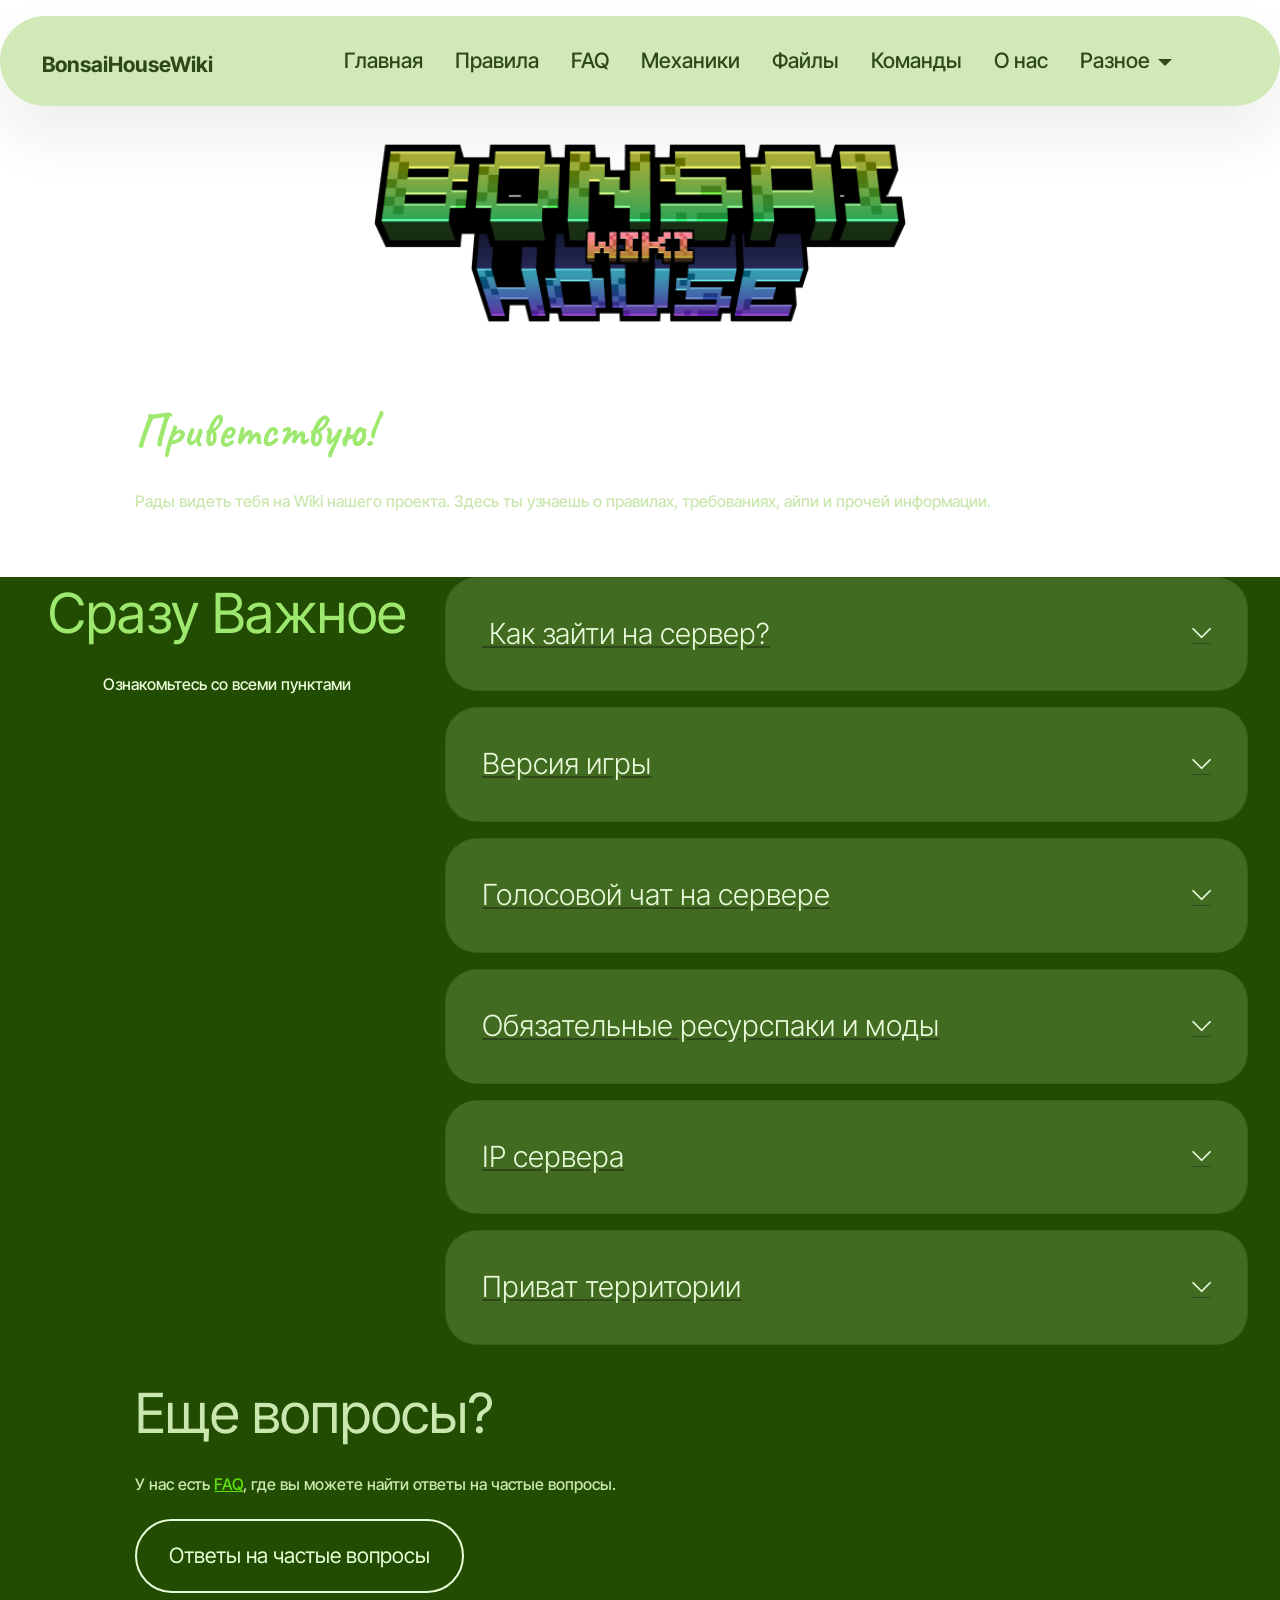
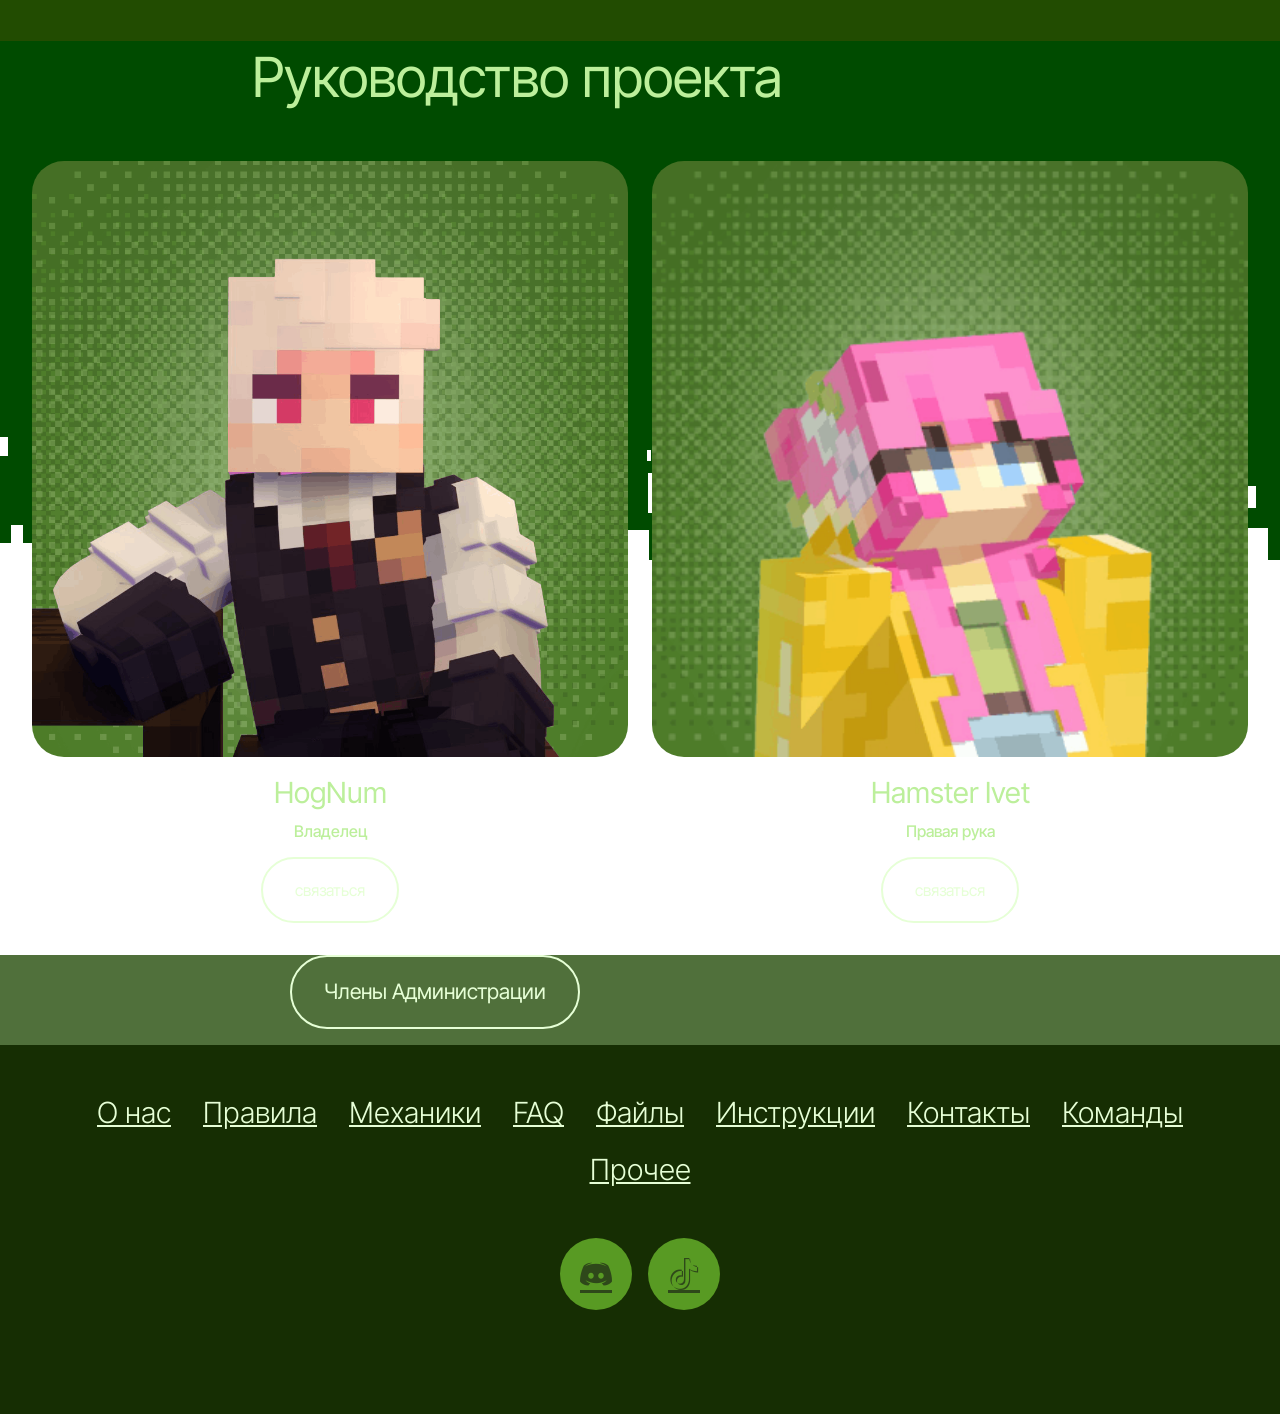
==== commit e8c4b773: "Add files via upload update disigne site" ====
--- a/index.html
+++ b/index.html
@@ -13,6 +13,7 @@
   <title>Home</title>
   <link rel="stylesheet" href="assets/web/assets/mobirise-icons2/mobirise2.css">
   <link rel="stylesheet" href="assets/bootstrap/css/bootstrap.min.css">
+  <link rel="stylesheet" href="assets/parallax/jarallax.css">
   <link rel="stylesheet" href="assets/animatecss/animate.css">
   <link rel="stylesheet" href="assets/dropdown/css/style.css">
   <link rel="stylesheet" href="assets/socicon/css/styles.css">
@@ -21,7 +22,7 @@
   <noscript><link rel="stylesheet" href="https://fonts.googleapis.com/css?family=Inter+Tight:100,200,300,400,500,600,700,800,900,100i,200i,300i,400i,500i,600i,700i,800i,900i&display=swap"></noscript>
   <link rel="preload" href="https://fonts.googleapis.com/css?family=Caveat:400,500,600,700&display=swap" as="style" onload="this.onload=null;this.rel='stylesheet'">
   <noscript><link rel="stylesheet" href="https://fonts.googleapis.com/css?family=Caveat:400,500,600,700&display=swap"></noscript>
-  <link rel="preload" as="style" href="assets/mobirise/css/mbr-additional.css?v=XbDiv1"><link rel="stylesheet" href="assets/mobirise/css/mbr-additional.css?v=XbDiv1" type="text/css">
+  <link rel="preload" as="style" href="assets/mobirise/css/mbr-additional.css?v=NgoGBR"><link rel="stylesheet" href="assets/mobirise/css/mbr-additional.css?v=NgoGBR" type="text/css">
 
   
   
@@ -61,7 +62,7 @@
   
 
   
-  
+  <div class="mbr-overlay" style="opacity: 0.8; background-color: rgb(34, 76, 1);"></div>
 
   <div class="container">
     <div class="row justify-content-center">
@@ -76,11 +77,12 @@
   </div>
 </section>
 
-<section data-bs-version="5.1" class="article11 cid-vtw0aDAVHj" id="article11-4e">
-    
-
-    
-    
+<section data-bs-version="5.1" class="article11 cid-vtw0aDAVHj mbr-parallax-background" id="article11-4e">
+    
+
+    
+    <div class="mbr-overlay" style="opacity: 0.8; background-color: rgb(34, 76, 1);">
+    </div>
     <div class="container">
         <div class="row justify-content-center">
             <div class="title col-md-12 col-lg-10">
@@ -106,82 +108,82 @@
             </div>
 
             <div class="col-lg-8">
-                <div id="bootstrap-accordion_3" class="panel-group accordionStyles accordion" role="tablist" aria-multiselectable="true">
-                    <div class="card">
-                        <div class="card-header" role="tab" id="headingOne">
-                            <a role="button" class="panel-title collapsed" data-toggle="collapse" data-bs-toggle="collapse" data-core="" href="#collapse1_3" aria-expanded="false" aria-controls="collapse1">
+                <div id="bootstrap-accordion_11" class="panel-group accordionStyles accordion" role="tablist" aria-multiselectable="true">
+                    <div class="card">
+                        <div class="card-header" role="tab" id="headingOne">
+                            <a role="button" class="panel-title collapsed" data-toggle="collapse" data-bs-toggle="collapse" data-core="" href="#collapse1_11" aria-expanded="false" aria-controls="collapse1">
                                 <h6 class="panel-title-edit mbr-semibold mbr-fonts-style mb-0 display-5">&nbsp;Как зайти на сервер?</h6>
                                 <span class="sign mbr-iconfont mobi-mbri-arrow-down"></span>
                             </a>
                         </div>
-                        <div id="collapse1_3" class="panel-collapse noScroll collapse" role="tabpanel" aria-labelledby="headingOne" data-parent="#accordion" data-bs-parent="#bootstrap-accordion_3">
-                            <div class="panel-body">
-                                <p class="mbr-fonts-style panel-text display-7">• Сначала ознакомьтесь с <a href="page1.html" class="text-secondary">правилами проекта.</a><br>• Сперва вы обязаны <a href="page4.html" class="text-secondary">скачать ресурспаки и моды на странице файлы.</a><br>• Затем напишите свой ник в тему WhiteList (телеграм) и ждите когда член администрации поставит реакцию на ваше сообщение с ником.<br>(Никаких твинк аккаунтов)<br>• <a href="page4.html" class="text-secondary">После установки обязательных файлов</a> и добавления в вайтлист, смотрите айпи ниже.<br>• Не забудьте про регестрацию на самом сервере через команду:<br>/reg пароль пароль&nbsp; –&nbsp; (пароль минимум 6 символов)<br>/l пароль&nbsp; –&nbsp; Авторизация<br>Если проблема с регистрацией, напишите админу с просьбой зарегистрировать вас.</p>
-                            </div>
-                        </div>
-
-                    </div>
-                    <div class="card">
-                        <div class="card-header" role="tab" id="headingOne">
-                            <a role="button" class="panel-title collapsed" data-toggle="collapse" data-bs-toggle="collapse" data-core="" href="#collapse2_3" aria-expanded="false" aria-controls="collapse2">
+                        <div id="collapse1_11" class="panel-collapse noScroll collapse" role="tabpanel" aria-labelledby="headingOne" data-parent="#accordion" data-bs-parent="#bootstrap-accordion_11">
+                            <div class="panel-body">
+                                <p class="mbr-fonts-style panel-text display-7">• Сначала ознакомьтесь с <a href="page1.html" class="text-secondary">правилами проекта.</a><br>• Для игры вы обязаны <a href="page4.html" class="text-secondary">скачать ресурспаки и моды на странице файлы</a>, они обязательны.<br>• Затем напишите свой ник в тему <strong>WhiteList</strong> (телеграм) и ждите когда член администрации поставит реакцию на ваше сообщение с ником. (Никаких твинк аккаунтов).<br>• <a href="page4.html" class="text-secondary">После установки обязательных файлов</a> и добавления в вайтлист, смотрите айпи ниже на странице.<br>• Не забудьте про регестрацию на самом сервере через команду:<br><strong>/reg пароль пароль</strong>&nbsp; –&nbsp; (пароль минимум 6 символов)<br><strong>/l пароль</strong>&nbsp; –&nbsp; Авторизация<br>Если проблема с регистрацией, посмотрите в&nbsp;<a href="page5.html" class="text-secondary">FAQ</a> вопрос "<strong>Проблема с регистрацией</strong>".</p>
+                            </div>
+                        </div>
+
+                    </div>
+                    <div class="card">
+                        <div class="card-header" role="tab" id="headingOne">
+                            <a role="button" class="panel-title collapsed" data-toggle="collapse" data-bs-toggle="collapse" data-core="" href="#collapse2_11" aria-expanded="false" aria-controls="collapse2">
                                 <h6 class="panel-title-edit mbr-semibold mbr-fonts-style mb-0 display-5">
                                     Версия игры</h6>
                                 <span class="sign mbr-iconfont mobi-mbri-arrow-down"></span>
                             </a>
                         </div>
-                        <div id="collapse2_3" class="panel-collapse noScroll collapse" role="tabpanel" aria-labelledby="headingOne" data-parent="#accordion" data-bs-parent="#bootstrap-accordion_3">
-                            <div class="panel-body">
-                                <p class="mbr-fonts-style panel-text display-7"><strong>• Java 1.26.2</strong> –– текущая версия сезона.<br>• Прошу играть только на <strong>fabric</strong> ядре, для корректной работы ресурспаков проекта.<br>------------------------------------<br>Только<strong> java</strong> издание игры, играть с <strong>bedrock</strong> нельзя!</p>
-                            </div>
-                        </div>
-                    </div>
-                    <div class="card">
-                        <div class="card-header" role="tab" id="headingOne">
-                            <a role="button" class="panel-title collapsed" data-toggle="collapse" data-bs-toggle="collapse" data-core="" href="#collapse3_3" aria-expanded="false" aria-controls="collapse3">
+                        <div id="collapse2_11" class="panel-collapse noScroll collapse" role="tabpanel" aria-labelledby="headingOne" data-parent="#accordion" data-bs-parent="#bootstrap-accordion_11">
+                            <div class="panel-body">
+                                <p class="mbr-fonts-style panel-text display-7"><strong>• Java 1.26.2</strong> –– текущая версия сезона.<br>• Прошу играть только на <strong>fabric</strong> ядре, для корректной работы ресурспаков проекта.<br>------------------------------------<br>Только<strong> java</strong> издание игры<br><strong>Bedrock</strong>&nbsp;издание не поддерживается!</p>
+                            </div>
+                        </div>
+                    </div>
+                    <div class="card">
+                        <div class="card-header" role="tab" id="headingOne">
+                            <a role="button" class="panel-title collapsed" data-toggle="collapse" data-bs-toggle="collapse" data-core="" href="#collapse3_11" aria-expanded="false" aria-controls="collapse3">
                                 <h6 class="panel-title-edit mbr-semibold mbr-fonts-style mb-0 display-5">Голосовой чат на сервере</h6>
                                 <span class="sign mbr-iconfont mobi-mbri-arrow-down"></span>
                             </a>
                         </div>
-                        <div id="collapse3_3" class="panel-collapse noScroll collapse" role="tabpanel" aria-labelledby="headingOne" data-parent="#accordion" data-bs-parent="#bootstrap-accordion_3">
-                            <div class="panel-body">
-                                <p class="mbr-fonts-style panel-text display-7"><a href="page4.html" class="text-secondary">PlasmoVoice мод – Установить его можно в на странице файлы</a>.<br>Он не обязателен, но позволит слушать кастомные пластинки.</p>
-                            </div>
-                        </div>
-                    </div>
-                    <div class="card">
-                        <div class="card-header" role="tab" id="headingOne">
-                            <a role="button" class="panel-title collapsed" data-toggle="collapse" data-bs-toggle="collapse" data-core="" href="#collapse4_3" aria-expanded="false" aria-controls="collapse4">
+                        <div id="collapse3_11" class="panel-collapse noScroll collapse" role="tabpanel" aria-labelledby="headingOne" data-parent="#accordion" data-bs-parent="#bootstrap-accordion_11">
+                            <div class="panel-body">
+                                <p class="mbr-fonts-style panel-text display-7"><a href="page4.html" class="text-secondary">Мод на голосовой чат – Можно скачать у нас на странице файлы</a>.<br>Он не обязателен, но позволит слушать кастомные пластинки. И обычно игроки общаются в нашем <a href="https://discord.gg/Snaqmue5zH" class="text-secondary text-primary">дискорд канале</a>.</p>
+                            </div>
+                        </div>
+                    </div>
+                    <div class="card">
+                        <div class="card-header" role="tab" id="headingOne">
+                            <a role="button" class="panel-title collapsed" data-toggle="collapse" data-bs-toggle="collapse" data-core="" href="#collapse4_11" aria-expanded="false" aria-controls="collapse4">
                                 <h6 class="panel-title-edit mbr-semibold mbr-fonts-style mb-0 display-5">Обязательные ресурспаки и моды</h6>
                                 <span class="sign mbr-iconfont mobi-mbri-arrow-down"></span>
                             </a>
                         </div>
-                        <div id="collapse4_3" class="panel-collapse noScroll collapse" role="tabpanel" aria-labelledby="headingOne" data-parent="#accordion" data-bs-parent="#bootstrap-accordion_3">
-                            <div class="panel-body">
-                                <p class="mbr-fonts-style panel-text display-7">На нашем проекте мы используем ресурспаки для создания атмосферы. Они обязательны к установке, скачать их вы можете на <a href="page4.html" class="text-secondary">странице файлы</a>.<br>------------------------------------<br>Подробнее можете узнать в <a href="page5.html" class="text-secondary">FAQ</a></p>
-                            </div>
-                        </div>
-                    </div>
-                    <div class="card">
-                        <div class="card-header" role="tab" id="headingOne">
-                            <a role="button" class="panel-title collapsed" data-toggle="collapse" data-bs-toggle="collapse" data-core="" href="#collapse5_3" aria-expanded="false" aria-controls="collapse5">
+                        <div id="collapse4_11" class="panel-collapse noScroll collapse" role="tabpanel" aria-labelledby="headingOne" data-parent="#accordion" data-bs-parent="#bootstrap-accordion_11">
+                            <div class="panel-body">
+                                <p class="mbr-fonts-style panel-text display-7">На нашем проекте мы используем ресурспаки для создания атмосферы. Они обязательны к установке, скачать их вы можете на <a href="page4.html" class="text-secondary">странице файлы</a>. Обязательные моды это моды необходимые для корректной работы ресурспаков. Игра без наших ресусрпаков является нарушением.<br>------------------------------------<br>Подробнее можете узнать в <a href="page5.html" class="text-secondary">FAQ</a></p>
+                            </div>
+                        </div>
+                    </div>
+                    <div class="card">
+                        <div class="card-header" role="tab" id="headingOne">
+                            <a role="button" class="panel-title collapsed" data-toggle="collapse" data-bs-toggle="collapse" data-core="" href="#collapse5_11" aria-expanded="false" aria-controls="collapse5">
                                 <h6 class="panel-title-edit mbr-semibold mbr-fonts-style mb-0 display-5">IP сервера</h6>
                                 <span class="sign mbr-iconfont mobi-mbri-arrow-down"></span>
                             </a>
                         </div>
-                        <div id="collapse5_3" class="panel-collapse noScroll collapse" role="tabpanel" aria-labelledby="headingOne" data-parent="#accordion" data-bs-parent="#bootstrap-accordion_3">
-                            <div class="panel-body">
-                                <p class="mbr-fonts-style panel-text display-7">bonsai.vanilla.house<br><br>bonsai.vanilla.cool<br>------------------------------------<br>(сервер уходит на рестарт каждые 12:00 и 00:00 по МСК, рестарт занимает 1-2 минуты)<br>------------------------------------<br>У нас один игровой сервер, но для него есть пара айпи с разными типами подключения, используйте тот который будет работать у вас.</p>
-                            </div>
-                        </div>
-                    </div>
-                    <div class="card">
-                        <div class="card-header" role="tab" id="headingOne">
-                            <a role="button" class="panel-title collapsed" data-toggle="collapse" data-bs-toggle="collapse" data-core="" href="#collapse6_3" aria-expanded="false" aria-controls="collapse6">
+                        <div id="collapse5_11" class="panel-collapse noScroll collapse" role="tabpanel" aria-labelledby="headingOne" data-parent="#accordion" data-bs-parent="#bootstrap-accordion_11">
+                            <div class="panel-body">
+                                <p class="mbr-fonts-style panel-text display-7">У нас один игровой сервер, но для него есть пара айпи с разными типами подключения, используйте тот который будет работать у вас:<br>------------------------------------<br>bonsai.vanilla.house<br><br>bonsai.vanilla.cool<br>------------------------------------<br>(сервер уходит на рестарт каждые 12:00 и 00:00 по МСК, рестарт занимает 1-2 минуты)<br><br></p>
+                            </div>
+                        </div>
+                    </div>
+                    <div class="card">
+                        <div class="card-header" role="tab" id="headingOne">
+                            <a role="button" class="panel-title collapsed" data-toggle="collapse" data-bs-toggle="collapse" data-core="" href="#collapse6_11" aria-expanded="false" aria-controls="collapse6">
                                 <h6 class="panel-title-edit mbr-semibold mbr-fonts-style mb-0 display-5">Приват территории</h6>
                                 <span class="sign mbr-iconfont mobi-mbri-arrow-down"></span>
                             </a>
                         </div>
-                        <div id="collapse6_3" class="panel-collapse noScroll collapse" role="tabpanel" aria-labelledby="headingOne" data-parent="#accordion" data-bs-parent="#bootstrap-accordion_3">
+                        <div id="collapse6_11" class="panel-collapse noScroll collapse" role="tabpanel" aria-labelledby="headingOne" data-parent="#accordion" data-bs-parent="#bootstrap-accordion_11">
                             <div class="panel-body">
                                 <p class="mbr-fonts-style panel-text display-7">
                                     У нас нет приватов как на различных общественных серверах, у нас только обозначение территории за игроком. Мы надеемся на адекватное поведение участников.</p>
@@ -203,64 +205,56 @@
         <div class="row justify-content-center">
             <div class="title col-md-12 col-lg-10">
                 <h3 class="mbr-section-title mbr-fonts-style align-center mt-0 mb-0 display-2"><strong>Еще вопросы?</strong></h3>
-                <h4 class="mbr-section-subtitle align-center mbr-fonts-style mt-4 display-7">У нас есть <a href="page5.html" class="text-warning">FAQ</a>, где вы можете найти ответы на частые вопросы.</h4>
+                <h4 class="mbr-section-subtitle align-center mbr-fonts-style mt-4 display-7">У нас есть <a href="page5.html" class="text-secondary">FAQ</a>, где вы можете найти ответы на частые вопросы.</h4>
                 <div class="mbr-section-btn align-center mt-4"><a class="btn btn-warning-outline display-4" href="page5.html">Ответы на частые вопросы</a></div>
             </div>
         </div>
     </div>
 </section>
 
-<section data-bs-version="5.1" class="features16 cid-vtvmt0XRVK" id="features016-49">  
-  
-  
-  
-  <div class="container">
-    <div class="row justify-content-center mb-5">
-      <div class="col-12 content-head">
-        <h4 class="mbr-section-title mbr-fonts-style align-center mb-0 display-2"><strong>Главные на проекте</strong></h4>
-        
-      </div>
-    </div>
-    <div class="row justify-content-center">
-      <div class="item features-without-image col-12 col-lg-6">
-        <div class="item-wrapper">
-          <div class="card-box">
-            <div class="img-box">
-              <div class="image-wrapper mb-3">
-                <img src="assets/images/img-4016-160x160.jpg" alt="Mobirise Website Builder">
-              </div>
-            </div>
-            <h4 class="card-title mbr-fonts-style mb-0 display-7">
-              <strong>HogNum</strong></h4>
-            <h5 class="card-text mbr-fonts-style mt-3 display-7">
-              владелец</h5>
-            <div class="link-wrap">
-              <p class="link mbr-fonts-style align-left mt-3 mb-0 display-7"><a href="https://t.me/HogNum" class="text-warning"><strong>связаться в тг</strong></a></p>
-            </div>
-          </div>
-        </div>
-      </div>
-      <div class="item features-without-image col-12 col-lg-6">
-        <div class="item-wrapper">
-          <div class="card-box">
-            <div class="img-box">
-              <div class="image-wrapper mb-3">
-                <img src="assets/images/img-4017-160x160.jpg" alt="Mobirise Website Builder">
-              </div>
-            </div>
-            <h4 class="card-title mbr-fonts-style mb-0 display-7">
-              <strong>Humster</strong></h4>
-            <h5 class="card-text mbr-fonts-style mt-3 display-7">
-              правая рука</h5>
-            <div class="link-wrap">
-              <p class="link mbr-fonts-style align-left mt-3 display-7"><a href="https://t.me/hamster_ivet" class="text-warning"><strong>связаться в тг</strong></a></p>
-            </div>
-          </div>
-        </div>
-      </div>
-      
-    </div>
-  </div>
+<section data-bs-version="5.1" class="people03 cid-vuUGcS52G5 mbr-parallax-background" id="people03-5s">
+	
+	<div class="mbr-overlay"></div>
+	<div class="container">
+		<div class="row justify-content-center">
+			<div class="col-12 content-head">
+				<div class="mbr-section-head mb-5">
+					<h4 class="mbr-section-title mbr-fonts-style align-center mb-0 display-2">
+						<strong>Руководство проекта</strong></h4>
+					
+				</div>
+			</div>
+		</div>
+		<div class="row">
+			
+			<div class="item features-image col-12 col-md-6 col-lg-6 active">
+				<div class="item-wrapper">
+					<div class="item-img mb-3">
+						<img src="assets/images/hognumico-1024x1024.png" alt="Mobirise Website Builder" title="" data-slide-to="0" data-bs-slide-to="0">
+					</div>
+					<div class="item-content align-left">
+						<h5 class="item-title mbr-fonts-style display-5"><strong>HogNum</strong></h5>
+						<h6 class="item-subtitle mbr-fonts-style mb-3 display-7">Владелец</h6>
+						
+					</div>
+					<div class="mbr-section-btn item-footer mt-2"><a href="https://t.me/HogNum" class="btn item-btn btn-warning-outline display-7">связаться</a></div>
+				</div>
+			</div><div class="item features-image col-12 col-md-6 col-lg-6">
+				<div class="item-wrapper">
+					<div class="item-img mb-3">
+						<img src="assets/images/hamsterico-400x400.png" alt="Mobirise Website Builder" title="" data-slide-to="1" data-bs-slide-to="1">
+					</div>
+					<div class="item-content align-left">
+						<h5 class="item-title mbr-fonts-style display-5"><strong>Hamster Ivet</strong></h5>
+						<h6 class="item-subtitle mbr-fonts-style mb-3 display-7">Правая рука</h6>
+						
+					</div>
+					<div class="mbr-section-btn item-footer mt-2"><a href="https://t.me/hamster_ivet" class="btn item-btn btn-warning-outline display-7">связаться</a></div>
+				</div>
+			</div>
+			
+		</div>
+	</div>
 </section>
 
 <section data-bs-version="5.1" class="article16 cid-vtzwJSAzXT" id="article16-4l">
@@ -311,7 +305,6 @@
             
         </div>
     </div>
-</section><section class="display-7" style="padding: 0;align-items: center;justify-content: center;flex-wrap: wrap;    align-content: center;display: flex;position: relative;height: 4rem;"><a href="https://mobiri.se/4938904" style="flex: 1 1;height: 4rem;position: absolute;width: 100%;z-index: 1;"><img alt="" style="height: 4rem;" src="[data-uri]"></a><p style="margin: 0;text-align: center;" class="display-7">&#8204;</p><a style="z-index:1" href="https://mobirise.com/builder/no-code-website-builder.html">No Code Website Builder</a></section><script src="assets/bootstrap/js/bootstrap.bundle.min.js"></script>  <script src="assets/smoothscroll/smooth-scroll.js"></script>  <script src="assets/ytplayer/index.js"></script>  <script src="assets/dropdown/js/navbar-dropdown.js"></script>  <script src="assets/theme/js/script.js"></script>  
   
   
  <div id="scrollToTop" class="scrollToTop mbr-arrow-up"><a style="text-align: center;"><i class="mbr-arrow-up-icon mbr-arrow-up-icon-cm cm-icon cm-icon-smallarrow-up"></i></a></div>
--- a/assets/mobirise/css/mbr-additional.css
+++ b/assets/mobirise/css/mbr-additional.css
@@ -786,11 +786,11 @@
 }
 .hello {
   font-family: 'Caveat', handwriting;
-  font-size: 2rem;
+  font-size: 3rem;
   line-height: 1.5;
 }
 .hello > .mbr-iconfont {
-  font-size: 2rem;
+  font-size: 3rem;
 }
 .hello-big {
   font-family: 'Caveat', handwriting;
@@ -1362,7 +1362,7 @@
 .cid-voXVeNyEOQ {
   padding-top: 7rem;
   padding-bottom: 1rem;
-  background-color: #224c01;
+  background-image: url("../../../assets/images/wall62-1000x1000.png");
 }
 .cid-voXVeNyEOQ .mbr-fallback-image.disabled {
   display: none;
@@ -1385,7 +1385,7 @@
 .cid-vtw0aDAVHj {
   padding-top: 0rem;
   padding-bottom: 3rem;
-  background-color: #224c01;
+  background-image: url("../../../assets/images/wall61-1000x1000.png");
 }
 .cid-vtw0aDAVHj .mbr-fallback-image.disabled {
   display: none;
@@ -1525,72 +1525,64 @@
 .cid-vpenyvwBMa .mbr-section-subtitle {
   color: #cbe7b0;
 }
-.cid-vtvmt0XRVK {
+.cid-vuUGcS52G5 {
   padding-top: 0rem;
   padding-bottom: 0rem;
-  background-color: #224c01;
-}
-.cid-vtvmt0XRVK .mbr-fallback-image.disabled {
-  display: none;
-}
-.cid-vtvmt0XRVK .mbr-fallback-image {
-  display: block;
-  background-size: cover;
-  background-position: center center;
+  background-image: url("../../../assets/images/wall22-1000x1000.png");
+}
+.cid-vuUGcS52G5 .mbr-overlay {
+  background: #224c01;
+  opacity: 0.8;
+}
+.cid-vuUGcS52G5 .item-subtitle {
+  line-height: 1.2;
+  color: #bcef9b;
+  text-align: center;
+}
+.cid-vuUGcS52G5 img,
+.cid-vuUGcS52G5 .item-img {
   width: 100%;
-  height: 100%;
-  position: absolute;
-  top: 0;
-}
-.cid-vtvmt0XRVK .item-wrapper {
-  display: flex;
+}
+.cid-vuUGcS52G5 .item:focus,
+.cid-vuUGcS52G5 span:focus {
+  outline: none;
+}
+.cid-vuUGcS52G5 .item {
   margin-bottom: 2rem;
 }
 @media (max-width: 767px) {
-  .cid-vtvmt0XRVK .item-wrapper {
+  .cid-vuUGcS52G5 .item {
     margin-bottom: 1rem;
   }
 }
-.cid-vtvmt0XRVK .mbr-section-title {
+.cid-vuUGcS52G5 .item-wrapper {
+  position: relative;
+  border-radius: 4px;
+  display: flex;
+  flex-flow: column nowrap;
+}
+.cid-vuUGcS52G5 .mbr-section-btn {
+  margin-top: auto !important;
+}
+.cid-vuUGcS52G5 .mbr-section-title {
+  color: #bcef9b;
+}
+.cid-vuUGcS52G5 .mbr-text,
+.cid-vuUGcS52G5 .mbr-section-btn {
+  color: #a6a99c;
   text-align: center;
-  color: #cbe7b0;
-}
-.cid-vtvmt0XRVK .mbr-section-subtitle {
+}
+.cid-vuUGcS52G5 .item-title {
+  color: #bcef9b;
   text-align: center;
 }
-.cid-vtvmt0XRVK .image-wrapper {
-  width: 5rem;
-  height: 5rem;
-  border-radius: 50%;
-  overflow: hidden;
-}
-.cid-vtvmt0XRVK .image-wrapper img {
-  height: 100%;
-  width: 100%;
-  object-fit: cover;
-}
-.cid-vtvmt0XRVK .content-head {
+.cid-vuUGcS52G5 .content-head {
   max-width: 800px;
-}
-.cid-vtvmt0XRVK .img-box {
-  display: flex;
-  justify-content: center;
-}
-.cid-vtvmt0XRVK .card-title {
-  text-align: center;
-  color: #9fe870;
-}
-.cid-vtvmt0XRVK .card-text {
-  text-align: center;
-  color: #9fe870;
-}
-.cid-vtvmt0XRVK .link {
-  text-align: center;
 }
 .cid-vtzwJSAzXT {
   padding-top: 0rem;
   padding-bottom: 1rem;
-  background-color: #224c01;
+  background-color: #50703b;
 }
 .cid-vtvXsJSZUe {
   padding-top: 3rem;
@@ -2251,11 +2243,11 @@
   overflow: hidden!important;
 }
 .cid-voXA3p2VGS .nav-tabs .nav-link:not(.active) {
-  color: #588536;
+  color: #bcef9b;
 }
 .cid-voXA3p2VGS .nav-tabs .nav-link.active {
-  color: #cbe7b0 !important;
-  background-color: #588536 !important;
+  color: #224c01 !important;
+  background-color: #bcef9b !important;
   padding: 1.25rem 2rem!important;
 }
 .cid-voXA3p2VGS .mbr-section-title {
@@ -2267,14 +2259,15 @@
   color: #cbe7b0;
 }
 .cid-voXA3p2VGS .mbr-text {
-  color: #2e481a;
+  color: #eafbda;
   margin: 0;
+  text-align: left;
 }
 .cid-voXA3p2VGS .content-head {
   max-width: 800px;
 }
 .cid-voXA3p2VGS .item-wrapper {
-  background-color: #eafbda;
+  background-color: #426b22;
   padding: 2.25rem;
 }
 @media (max-width: 767px) {
@@ -2938,7 +2931,7 @@
   top: 0;
 }
 .cid-voXRv6nSwV .card-wrapper {
-  background: #cbe7b0;
+  background: #426b22;
 }
 @media (max-width: 767px) {
   .cid-voXRv6nSwV .card-wrapper {
@@ -2993,7 +2986,7 @@
   text-align: left;
 }
 .cid-voXRv6nSwV .mbr-text {
-  color: #163300;
+  color: #e6ffd6;
 }
 .cid-vpac1xE0CZ {
   padding-top: 5rem;
@@ -3024,7 +3017,7 @@
 }
 .cid-vpac1xE0CZ .item-wrapper {
   margin-bottom: 2rem;
-  background: #cbe7b0;
+  background: #426b22;
   padding: 1rem;
 }
 @media (max-width: 767px) {
@@ -3054,10 +3047,10 @@
   color: #9fe870;
 }
 .cid-vpac1xE0CZ .card-title {
-  color: #2e481a;
+  color: #bcef9b;
 }
 .cid-vpac1xE0CZ .card-subtitle {
-  color: #2e481a;
+  color: #bcef9b;
 }
 .cid-vtvXsJSZUe {
   padding-top: 3rem;
@@ -5204,7 +5197,7 @@
   top: 0;
 }
 .cid-voYSU5BJQw .card-wrapper {
-  background: #cbe7b0;
+  background: #426b22;
 }
 @media (max-width: 767px) {
   .cid-voYSU5BJQw .card-wrapper {
@@ -5223,16 +5216,16 @@
 }
 .cid-voYSU5BJQw .mbr-text,
 .cid-voYSU5BJQw .mbr-section-btn {
-  color: #163300;
+  color: #e6ffd6;
   text-align: left;
 }
 .cid-voYSU5BJQw .card-title,
 .cid-voYSU5BJQw .card-box {
   text-align: left;
-  color: #2e481a;
+  color: #bcef9b;
 }
 .cid-voYSU5BJQw .mbr-section-subtitle {
-  color: #224c01;
+  color: #bcef9b;
 }
 .cid-vtvXsJSZUe {
   padding-top: 3rem;
@@ -5881,7 +5874,7 @@
   top: 0;
 }
 .cid-vp2E0QUbKF .item-wrapper {
-  background: #e0ebd4;
+  background: #426b22;
   padding: 2.25rem;
   height: 100%;
 }
@@ -5910,11 +5903,272 @@
 }
 .cid-vp2E0QUbKF .card-text,
 .cid-vp2E0QUbKF .mbr-section-btn {
-  color: #224c01;
+  color: #bcef9b;
 }
 .cid-vp2E0QUbKF .card-title,
 .cid-vp2E0QUbKF .img-wrapper {
-  color: #2e481a;
+  color: #bcef9b;
+}
+.cid-vuQ3nDCJib {
+  padding-top: 0rem;
+  padding-bottom: 5rem;
+  background-color: #224c01;
+}
+.cid-vuQ3nDCJib .mbr-fallback-image.disabled {
+  display: none;
+}
+.cid-vuQ3nDCJib .mbr-fallback-image {
+  display: block;
+  background-size: cover;
+  background-position: center center;
+  width: 100%;
+  height: 100%;
+  position: absolute;
+  top: 0;
+}
+.cid-vuQ3nDCJib .card-wrapper {
+  background: #426b22;
+}
+@media (max-width: 767px) {
+  .cid-vuQ3nDCJib .card-wrapper {
+    padding: 2rem 1.5rem;
+  }
+}
+@media (min-width: 768px) and (max-width: 991px) {
+  .cid-vuQ3nDCJib .card-wrapper {
+    padding: 2.25rem;
+  }
+}
+@media (min-width: 992px) {
+  .cid-vuQ3nDCJib .card-wrapper {
+    padding: 4rem;
+  }
+}
+.cid-vuQ3nDCJib .mbr-text,
+.cid-vuQ3nDCJib .mbr-section-btn {
+  color: #bcef9b;
+  text-align: left;
+}
+.cid-vuQ3nDCJib .card-title,
+.cid-vuQ3nDCJib .card-box {
+  text-align: left;
+  color: #9fe870;
+}
+.cid-vuPG5SfmBB {
+  padding-top: 0rem;
+  padding-bottom: 5rem;
+  background-color: #224c01;
+}
+.cid-vuPG5SfmBB .mbr-fallback-image.disabled {
+  display: none;
+}
+.cid-vuPG5SfmBB .mbr-fallback-image {
+  display: block;
+  background-size: cover;
+  background-position: center center;
+  width: 100%;
+  height: 100%;
+  position: absolute;
+  top: 0;
+}
+.cid-vuPG5SfmBB .card-wrapper {
+  background: #426b22;
+}
+@media (max-width: 767px) {
+  .cid-vuPG5SfmBB .card-wrapper {
+    padding: 2rem 1.5rem;
+  }
+}
+@media (min-width: 768px) and (max-width: 991px) {
+  .cid-vuPG5SfmBB .card-wrapper {
+    padding: 2.25rem;
+  }
+}
+@media (min-width: 992px) {
+  .cid-vuPG5SfmBB .card-wrapper {
+    padding: 4rem;
+  }
+}
+.cid-vuPG5SfmBB .mbr-text,
+.cid-vuPG5SfmBB .mbr-section-btn {
+  color: #9fe870;
+  text-align: left;
+}
+.cid-vuPG5SfmBB .card-title,
+.cid-vuPG5SfmBB .card-box {
+  text-align: left;
+  color: #9fe870;
+}
+.cid-vuQnHW2thj {
+  padding-top: 0rem;
+  padding-bottom: 5rem;
+  background-color: #224c01;
+}
+.cid-vuQnHW2thj .mbr-fallback-image.disabled {
+  display: none;
+}
+.cid-vuQnHW2thj .mbr-fallback-image {
+  display: block;
+  background-size: cover;
+  background-position: center center;
+  width: 100%;
+  height: 100%;
+  position: absolute;
+  top: 0;
+}
+.cid-vuQnHW2thj .card-wrapper {
+  background: #426b22;
+}
+@media (max-width: 767px) {
+  .cid-vuQnHW2thj .card-wrapper {
+    padding: 2rem 1.5rem;
+  }
+}
+@media (min-width: 768px) and (max-width: 991px) {
+  .cid-vuQnHW2thj .card-wrapper {
+    padding: 2.25rem;
+  }
+}
+@media (min-width: 992px) {
+  .cid-vuQnHW2thj .card-wrapper {
+    padding: 4rem;
+  }
+}
+.cid-vuQnHW2thj .mbr-text,
+.cid-vuQnHW2thj .mbr-section-btn {
+  color: #bcef9b;
+  text-align: left;
+}
+.cid-vuQnHW2thj .card-title,
+.cid-vuQnHW2thj .card-box {
+  text-align: left;
+  color: #9fe870;
+}
+.cid-vuQnHW2thj .mbr-section-subtitle {
+  color: #9fe870;
+}
+.cid-vuPzcS2Lfy {
+  padding-top: 0rem;
+  padding-bottom: 4rem;
+  background-color: #224c01;
+}
+.cid-vuPzcS2Lfy .mbr-fallback-image.disabled {
+  display: none;
+}
+.cid-vuPzcS2Lfy .mbr-fallback-image {
+  display: block;
+  background-size: cover;
+  background-position: center center;
+  width: 100%;
+  height: 100%;
+  position: absolute;
+  top: 0;
+}
+.cid-vuPzcS2Lfy .card-wrapper {
+  background: #426b22;
+}
+@media (max-width: 767px) {
+  .cid-vuPzcS2Lfy .card-wrapper {
+    padding: 2rem 1.5rem;
+  }
+}
+@media (min-width: 768px) and (max-width: 991px) {
+  .cid-vuPzcS2Lfy .card-wrapper {
+    padding: 2.25rem;
+  }
+}
+@media (min-width: 992px) {
+  .cid-vuPzcS2Lfy .card-wrapper {
+    padding: 4rem;
+  }
+}
+.cid-vuPzcS2Lfy .mbr-text,
+.cid-vuPzcS2Lfy .mbr-section-btn {
+  color: #9fe870;
+  text-align: left;
+}
+.cid-vuPzcS2Lfy .card-title,
+.cid-vuPzcS2Lfy .card-box {
+  text-align: left;
+  color: #bcef9b;
+}
+.cid-vuPzcS2Lfy P {
+  color: #9fe870;
+}
+.cid-vuPw3T8hXr {
+  padding-top: 0rem;
+  padding-bottom: 6rem;
+  background-color: #224c01;
+}
+.cid-vuPw3T8hXr .mbr-fallback-image.disabled {
+  display: none;
+}
+.cid-vuPw3T8hXr .mbr-fallback-image {
+  display: block;
+  background-size: cover;
+  background-position: center center;
+  width: 100%;
+  height: 100%;
+  position: absolute;
+  top: 0;
+}
+.cid-vuPw3T8hXr .nav-tabs .nav-item.open .nav-link:focus,
+.cid-vuPw3T8hXr .nav-tabs .nav-link.active:focus {
+  outline: none;
+}
+.cid-vuPw3T8hXr .nav-tabs {
+  flex-wrap: wrap;
+  border-bottom: none;
+}
+@media (max-width: 767px) {
+  .cid-vuPw3T8hXr .nav-item {
+    width: 100%;
+    margin-right: 0 !important;
+    text-align: center;
+  }
+}
+.cid-vuPw3T8hXr .nav-tabs .nav-item {
+  margin-right: 1.5rem;
+}
+.cid-vuPw3T8hXr .nav-tabs .nav-link {
+  transition: padding 0.3s ease, background-color 0.3s ease;
+  border: none;
+  border-radius: 2rem !important;
+  padding: 1.25rem 0!important;
+  background-color: transparent!important;
+  overflow: hidden!important;
+}
+.cid-vuPw3T8hXr .nav-tabs .nav-link:not(.active) {
+  color: #9fe870;
+}
+.cid-vuPw3T8hXr .nav-tabs .nav-link.active {
+  color: #2e481a !important;
+  background-color: #9fe870 !important;
+  padding: 1.25rem 2rem!important;
+}
+.cid-vuPw3T8hXr .mbr-section-title {
+  text-align: center;
+  color: #eafbda;
+}
+.cid-vuPw3T8hXr .mbr-section-subtitle {
+  text-align: center;
+  color: #ffffff;
+}
+.cid-vuPw3T8hXr .mbr-text {
+  color: #eafbda;
+  margin: 0;
+}
+.cid-vuPw3T8hXr .content-head {
+  max-width: 800px;
+}
+.cid-vuPw3T8hXr .item-wrapper {
+  background-color: #426b22;
+  padding: 2.25rem;
+}
+@media (max-width: 767px) {
+  .cid-vuPw3T8hXr .item-wrapper {
+    padding: 2rem 1.5rem;
+  }
 }
 .cid-vtvXsJSZUe {
   padding-top: 3rem;
@@ -7323,3 +7577,2882 @@
 .cid-vtvXsJSZUe .mbr-section-title {
   color: #ffffff;
 }
+.cid-tJS6tZXiPa {
+  z-index: 1000;
+  width: 100%;
+  position: relative;
+}
+.cid-tJS6tZXiPa .dropdown-item:before {
+  font-family: Moririse2 !important;
+  content: "\e966";
+  display: inline-block;
+  width: 0;
+  position: absolute;
+  left: 1rem;
+  top: 0.5rem;
+  margin-right: 0.5rem;
+  line-height: 1;
+  font-size: inherit;
+  vertical-align: middle;
+  text-align: center;
+  overflow: hidden;
+  transform: scale(0, 1);
+  transition: all 0.25s ease-in-out;
+}
+@media (max-width: 767px) {
+  .cid-tJS6tZXiPa .navbar-toggler {
+    transform: scale(0.8);
+  }
+}
+.cid-tJS6tZXiPa .navbar-brand {
+  flex-shrink: 0;
+  align-items: center;
+  margin-right: 0;
+  padding: 10px 0;
+  transition: all 0.3s;
+  word-break: break-word;
+  z-index: 1;
+}
+.cid-tJS6tZXiPa .navbar-brand img {
+  max-width: 100%;
+  max-height: 100%;
+  border-radius: 0px !important;
+}
+.cid-tJS6tZXiPa .navbar-brand .navbar-caption {
+  line-height: inherit !important;
+}
+.cid-tJS6tZXiPa .navbar-brand .navbar-logo a {
+  outline: none;
+}
+.cid-tJS6tZXiPa .navbar-nav {
+  margin: auto;
+  margin-left: 0;
+  margin-left: auto;
+}
+.cid-tJS6tZXiPa .navbar-nav .nav-item {
+  padding: 0 !important;
+  transition: .3s all !important;
+}
+.cid-tJS6tZXiPa .navbar-nav .nav-item .nav-link {
+  padding: 16px !important;
+  margin: 0 !important;
+  border-radius: 1rem !important;
+  transition: .3s all !important;
+}
+.cid-tJS6tZXiPa .navbar-nav .nav-item .nav-link:hover {
+  background-color: rgba(27, 31, 10, 0.06);
+}
+.cid-tJS6tZXiPa .navbar-nav .open .nav-link::after {
+  transform: rotate(180deg);
+}
+@media (min-width: 992px) {
+  .cid-tJS6tZXiPa .navbar-nav .open .nav-link::before {
+    content: "";
+    width: 100%;
+    height: 20px;
+    top: 100%;
+    background: transparent;
+    position: absolute;
+  }
+}
+.cid-tJS6tZXiPa .navbar-nav .dropdown-item {
+  padding: 12px !important;
+  border-radius: 0.5rem !important;
+  margin: 0 8px !important;
+  transition: .3s all !important;
+}
+.cid-tJS6tZXiPa .navbar-nav .dropdown-item:hover {
+  background-color: rgba(27, 31, 10, 0.06);
+}
+@media (min-width: 992px) {
+  .cid-tJS6tZXiPa .navbar-nav {
+    padding-left: 1.5rem;
+  }
+}
+.cid-tJS6tZXiPa .nav-link {
+  width: fit-content;
+  position: relative;
+}
+.cid-tJS6tZXiPa .navbar-logo {
+  padding-left: 2rem;
+  margin: 0 !important;
+}
+@media (max-width: 767px) {
+  .cid-tJS6tZXiPa .navbar-logo {
+    padding-left: 1rem;
+  }
+}
+.cid-tJS6tZXiPa .navbar-caption {
+  padding-left: 1rem;
+  padding-right: .5rem;
+}
+@media (min-width: 767px) {
+  .cid-tJS6tZXiPa .navbar-caption {
+    padding-left: 2rem;
+  }
+}
+@media (max-width: 767px) {
+  .cid-tJS6tZXiPa .nav-dropdown {
+    padding-bottom: 0.5rem;
+  }
+}
+.cid-tJS6tZXiPa .nav-dropdown .link.dropdown-toggle::after {
+  margin-left: 0.5rem;
+  margin-top: 0.2rem;
+  transition: .3s all;
+}
+.cid-tJS6tZXiPa .container {
+  display: flex;
+  height: 90px;
+  padding: 0.5rem 0.6rem;
+  flex-wrap: nowrap;
+  background: rgba(203, 231, 176, 0.9) !important;
+  left: 0;
+  right: 0;
+  -webkit-box-pack: justify;
+  -ms-flex-pack: justify;
+  justify-content: flex-end;
+  -webkit-box-align: center;
+  -webkit-align-items: center;
+  -ms-flex-align: center;
+  align-items: center;
+  border-radius: 100vw;
+  margin-top: 1rem;
+  background-color: #cbe7b0;
+  box-shadow: 0 30px 60px 0 rgba(27, 31, 10, 0.08);
+}
+@media (max-width: 992px) {
+  .cid-tJS6tZXiPa .container {
+    padding-right: 2rem;
+  }
+}
+@media (max-width: 767px) {
+  .cid-tJS6tZXiPa .container {
+    width: 95%;
+    height: 56px !important;
+    padding-right: 1rem;
+    margin-top: 0rem;
+  }
+}
+.cid-tJS6tZXiPa .iconfont-wrapper {
+  color: #000000 !important;
+  font-size: 1.5rem;
+  padding-right: 0.5rem;
+}
+.cid-tJS6tZXiPa .dropdown-menu {
+  flex-wrap: wrap;
+  flex-direction: column;
+  max-width: 100%;
+  padding: 12px 4px !important;
+  border-radius: 1.5rem;
+  transition: .3s all !important;
+  min-width: auto;
+  background: #cbe7b0;
+  background: rgba(203, 231, 176, 0.9) !important;
+}
+.cid-tJS6tZXiPa .nav-item:focus,
+.cid-tJS6tZXiPa .nav-link:focus {
+  outline: none;
+}
+.cid-tJS6tZXiPa .dropdown .dropdown-menu .dropdown-item {
+  width: auto;
+  transition: all 0.25s ease-in-out;
+}
+.cid-tJS6tZXiPa .dropdown .dropdown-menu .dropdown-item::after {
+  right: 0.5rem;
+}
+.cid-tJS6tZXiPa .dropdown .dropdown-menu .dropdown-item .mbr-iconfont {
+  margin-right: 0.5rem;
+  vertical-align: sub;
+}
+.cid-tJS6tZXiPa .dropdown .dropdown-menu .dropdown-item .mbr-iconfont:before {
+  display: inline-block;
+  transform: scale(1, 1);
+  transition: all 0.25s ease-in-out;
+}
+.cid-tJS6tZXiPa .collapsed .dropdown-menu .dropdown-item:before {
+  display: none;
+}
+.cid-tJS6tZXiPa .collapsed .dropdown .dropdown-menu .dropdown-item {
+  padding: 0.235em 1.5em 0.235em 1.5em !important;
+  transition: none;
+  margin: 0 !important;
+}
+.cid-tJS6tZXiPa .navbar {
+  min-height: 90px;
+  transition: all 0.3s;
+  border-bottom: 1px solid transparent;
+  background: transparent !important;
+  padding: 0 !important;
+  border: none !important;
+  box-shadow: none !important;
+  border-radius: 0 !important;
+}
+.cid-tJS6tZXiPa .navbar.opened {
+  transition: all 0.3s;
+}
+.cid-tJS6tZXiPa .navbar .dropdown-item {
+  padding: 0.5rem 1.8rem;
+}
+.cid-tJS6tZXiPa .navbar .navbar-logo img {
+  width: auto;
+}
+.cid-tJS6tZXiPa .navbar .navbar-collapse {
+  z-index: 1;
+  justify-content: flex-end;
+}
+.cid-tJS6tZXiPa .navbar.collapsed {
+  justify-content: center;
+}
+.cid-tJS6tZXiPa .navbar.collapsed .nav-item .nav-link::before {
+  display: none;
+}
+.cid-tJS6tZXiPa .navbar.collapsed.opened .dropdown-menu {
+  top: 0;
+}
+.cid-tJS6tZXiPa .navbar.collapsed .dropdown-menu .dropdown-submenu {
+  left: 0 !important;
+}
+.cid-tJS6tZXiPa .navbar.collapsed .dropdown-menu .dropdown-item:after {
+  right: auto;
+}
+.cid-tJS6tZXiPa .navbar.collapsed .dropdown-menu .dropdown-toggle[data-toggle="dropdown-submenu"]:after {
+  margin-left: 0.5rem;
+  margin-top: 0.2rem;
+  border-top: 0.35em solid;
+  border-right: 0.35em solid transparent;
+  border-left: 0.35em solid transparent;
+  border-bottom: 0;
+  top: 41%;
+}
+.cid-tJS6tZXiPa .navbar.collapsed ul.navbar-nav li {
+  margin: auto;
+}
+.cid-tJS6tZXiPa .navbar.collapsed .dropdown-menu .dropdown-item {
+  padding: 0.25rem 1.5rem;
+  text-align: center;
+}
+.cid-tJS6tZXiPa .navbar.collapsed .icons-menu {
+  padding-left: 0;
+  padding-right: 0;
+  padding-top: 0.5rem;
+  padding-bottom: 0.5rem;
+}
+@media (max-width: 767px) {
+  .cid-tJS6tZXiPa .navbar {
+    min-height: 72px;
+  }
+  .cid-tJS6tZXiPa .navbar .navbar-logo img {
+    height: 2rem !important;
+  }
+}
+@media (max-width: 991px) {
+  .cid-tJS6tZXiPa .navbar .nav-item .nav-link::before {
+    display: none;
+  }
+  .cid-tJS6tZXiPa .navbar.opened .dropdown-menu {
+    top: 0;
+  }
+  .cid-tJS6tZXiPa .navbar .dropdown-menu .dropdown-submenu {
+    left: 0 !important;
+  }
+  .cid-tJS6tZXiPa .navbar .dropdown-menu .dropdown-item:after {
+    right: auto;
+  }
+  .cid-tJS6tZXiPa .navbar .dropdown-menu .dropdown-toggle[data-toggle="dropdown-submenu"]:after {
+    margin-left: 0.5rem;
+    margin-top: 0.2rem;
+    border-top: 0.35em solid;
+    border-right: 0.35em solid transparent;
+    border-left: 0.35em solid transparent;
+    border-bottom: 0;
+    top: 40%;
+  }
+  .cid-tJS6tZXiPa .navbar .dropdown-menu .dropdown-item {
+    padding: 0.25rem 1.5rem !important;
+    text-align: center;
+  }
+  .cid-tJS6tZXiPa .navbar .navbar-brand {
+    flex-shrink: initial;
+    flex-basis: auto;
+    word-break: break-word;
+    padding-right: 10px;
+  }
+  .cid-tJS6tZXiPa .navbar .navbar-toggler {
+    flex-basis: auto;
+  }
+  .cid-tJS6tZXiPa .navbar .icons-menu {
+    padding-left: 0;
+    padding-top: 0.5rem;
+    padding-bottom: 0.5rem;
+  }
+}
+.cid-tJS6tZXiPa .navbar.navbar-short .navbar-logo img {
+  height: 2rem;
+}
+.cid-tJS6tZXiPa .dropdown-item.active,
+.cid-tJS6tZXiPa .dropdown-item:active {
+  background-color: transparent;
+}
+.cid-tJS6tZXiPa .navbar-expand-lg .navbar-nav .nav-link {
+  padding: 0;
+}
+.cid-tJS6tZXiPa .nav-dropdown .link.dropdown-toggle {
+  margin-right: 1.667em;
+}
+.cid-tJS6tZXiPa .nav-dropdown .link.dropdown-toggle[aria-expanded="true"] {
+  margin-right: 0;
+  padding: 0.667em 1.667em;
+}
+.cid-tJS6tZXiPa .navbar.navbar-expand-lg .dropdown .dropdown-menu {
+  background: #cbe7b0;
+}
+.cid-tJS6tZXiPa .navbar.navbar-expand-lg .dropdown .dropdown-menu .dropdown-submenu {
+  margin: 0;
+  left: 105%;
+  transform: none;
+  top: -12px;
+}
+.cid-tJS6tZXiPa .navbar .dropdown.open > .dropdown-menu {
+  display: flex;
+}
+.cid-tJS6tZXiPa ul.navbar-nav {
+  flex-wrap: wrap;
+}
+.cid-tJS6tZXiPa .navbar-buttons {
+  text-align: center;
+  min-width: 140px;
+}
+@media (max-width: 992px) {
+  .cid-tJS6tZXiPa .navbar-buttons {
+    text-align: left;
+  }
+}
+.cid-tJS6tZXiPa button.navbar-toggler {
+  outline: none;
+  width: 31px;
+  height: 20px;
+  cursor: pointer;
+  transition: all 0.2s;
+  position: relative;
+  align-self: center;
+}
+.cid-tJS6tZXiPa button.navbar-toggler .hamburger span {
+  position: absolute;
+  right: 0;
+  width: 30px;
+  height: 2px;
+  border-right: 5px;
+  background-color: #2e481a;
+}
+.cid-tJS6tZXiPa button.navbar-toggler .hamburger span:nth-child(1) {
+  top: 0;
+  transition: all 0.2s;
+}
+.cid-tJS6tZXiPa button.navbar-toggler .hamburger span:nth-child(2) {
+  top: 8px;
+  transition: all 0.15s;
+}
+.cid-tJS6tZXiPa button.navbar-toggler .hamburger span:nth-child(3) {
+  top: 8px;
+  transition: all 0.15s;
+}
+.cid-tJS6tZXiPa button.navbar-toggler .hamburger span:nth-child(4) {
+  top: 16px;
+  transition: all 0.2s;
+}
+.cid-tJS6tZXiPa nav.opened .hamburger span:nth-child(1) {
+  top: 8px;
+  width: 0;
+  opacity: 0;
+  right: 50%;
+  transition: all 0.2s;
+}
+.cid-tJS6tZXiPa nav.opened .hamburger span:nth-child(2) {
+  transform: rotate(45deg);
+  transition: all 0.25s;
+}
+.cid-tJS6tZXiPa nav.opened .hamburger span:nth-child(3) {
+  transform: rotate(-45deg);
+  transition: all 0.25s;
+}
+.cid-tJS6tZXiPa nav.opened .hamburger span:nth-child(4) {
+  top: 8px;
+  width: 0;
+  opacity: 0;
+  right: 50%;
+  transition: all 0.2s;
+}
+.cid-tJS6tZXiPa .navbar-dropdown {
+  padding: 0 1rem;
+}
+.cid-tJS6tZXiPa a.nav-link {
+  display: flex;
+  align-items: center;
+  justify-content: center;
+}
+.cid-tJS6tZXiPa .icons-menu {
+  flex-wrap: nowrap;
+  display: flex;
+  justify-content: center;
+  padding-left: 1rem;
+  padding-right: 1rem;
+  padding-top: 0.3rem;
+  text-align: center;
+}
+@media (max-width: 992px) {
+  .cid-tJS6tZXiPa .icons-menu {
+    justify-content: flex-start;
+    margin-bottom: .5rem;
+  }
+}
+@media screen and (-ms-high-contrast: active), (-ms-high-contrast: none) {
+  .cid-tJS6tZXiPa .navbar {
+    height: 70px;
+  }
+  .cid-tJS6tZXiPa .navbar.opened {
+    height: auto;
+  }
+  .cid-tJS6tZXiPa .nav-item .nav-link:hover::before {
+    width: 175%;
+    max-width: calc(100% + 2rem);
+    left: -1rem;
+  }
+}
+.cid-tJS6tZXiPa .navbar .dropdown > .dropdown-menu {
+  display: none;
+  width: max-content;
+  max-width: 500px !important;
+  transform: translateX(-50%);
+  top: calc(100% + 20px);
+  left: 50%;
+}
+.cid-tJS6tZXiPa .navbar .dropdown > .dropdown-menu .dropdown-item {
+  line-height: 1 !important;
+}
+.cid-tJS6tZXiPa .navbar .dropdown > .dropdown-menu .dropdown .dropdown-item {
+  align-items: center;
+  display: flex;
+  height: max-content !important;
+  min-height: max-content !important;
+}
+.cid-tJS6tZXiPa .navbar .dropdown > .dropdown-menu .dropdown .dropdown-item::after {
+  display: inline-block;
+  position: static;
+  margin-left: 0.5rem;
+  margin-top: 0;
+  margin-right: 0;
+  margin-bottom: 0;
+  transition: .3s all;
+  transform: rotate(-90deg);
+}
+.cid-tJS6tZXiPa .navbar .dropdown > .dropdown-menu .dropdown.open .dropdown-item::after {
+  transform: rotate(0deg);
+}
+.cid-tJS6tZXiPa .mbr-section-btn {
+  margin: -0.6rem -0.6rem;
+}
+.cid-tJS6tZXiPa .navbar-toggler {
+  margin-left: 12px;
+  margin-right: 8px;
+  order: 1000;
+}
+@media (max-width: 991px) {
+  .cid-tJS6tZXiPa .navbar-brand {
+    margin-right: auto;
+  }
+  .cid-tJS6tZXiPa .navbar-collapse {
+    z-index: -1 !important;
+    position: absolute;
+    top: 110%;
+    left: 0;
+    width: 100%;
+    padding: 1rem;
+    border-radius: 1.5rem;
+    background: #cbe7b0;
+    opacity: 1;
+    border-color: rgba(203, 231, 176, 0.9) !important;
+    background: rgba(203, 231, 176, 0.9) !important;
+    backdrop-filter: blur(8px);
+  }
+  .cid-tJS6tZXiPa .navbar-nav .nav-item .nav-link::after {
+    margin-left: 10px;
+  }
+  .cid-tJS6tZXiPa .navbar-nav .dropdown-item:hover {
+    background-color: rgba(27, 31, 10, 0.06);
+  }
+  .cid-tJS6tZXiPa .navbar .dropdown > .dropdown-menu {
+    max-width: 100% !important;
+    transform: translateX(0);
+    top: 10px;
+    left: 0;
+    padding: 8px !important;
+    border-radius: 1rem;
+    background-color: rgba(27, 31, 10, 0.04) !important;
+  }
+  .cid-tJS6tZXiPa .navbar .dropdown > .dropdown-menu .dropdown-item {
+    padding: 8px !important;
+    line-height: 1 !important;
+    margin-bottom: 4px !important;
+  }
+  .cid-tJS6tZXiPa .navbar .dropdown > .dropdown-menu .dropdown .dropdown-item {
+    align-items: center;
+    display: flex;
+    height: max-content !important;
+    min-height: max-content !important;
+  }
+  .cid-tJS6tZXiPa .navbar .dropdown > .dropdown-menu .dropdown .dropdown-item::after {
+    display: inline-block;
+    position: static;
+    margin-left: 0.5rem;
+    margin-top: 0;
+    margin-right: 0;
+    margin-bottom: 0;
+    transition: .3s all;
+    transform: rotate(0deg);
+  }
+  .cid-tJS6tZXiPa .navbar .dropdown > .dropdown-menu .dropdown.open .dropdown-item::after {
+    transform: rotate(180deg);
+  }
+  .cid-tJS6tZXiPa .navbar .dropdown > .dropdown-menu .dropdown-submenu {
+    position: static;
+    width: 100%;
+    max-width: 100% !important;
+    transform: translateX(0) !important;
+    top: 0;
+    left: 0;
+    padding: 8px !important;
+    border-radius: 1rem;
+    background-color: rgba(27, 31, 10, 0.04) !important;
+  }
+  .cid-tJS6tZXiPa .navbar .dropdown.open > .dropdown-menu {
+    display: flex !important;
+    flex-direction: column;
+    align-items: flex-start;
+  }
+}
+@media (max-width: 575px) {
+  .cid-tJS6tZXiPa .navbar-collapse {
+    padding: 1rem;
+  }
+}
+.cid-vuPvvATfUD {
+  padding-top: 6rem;
+  padding-bottom: 1rem;
+  background-color: #224c01;
+}
+.cid-vuO3W7dYQE {
+  padding-top: 0rem;
+  padding-bottom: 0rem;
+  background-color: #224c01;
+}
+.cid-vuO3W7dYQE .item-subtitle {
+  line-height: 1.2;
+  color: #eafbda;
+  text-align: center;
+}
+.cid-vuO3W7dYQE img,
+.cid-vuO3W7dYQE .item-img {
+  width: 100%;
+  height: 100%;
+  height: 400px;
+  object-fit: cover;
+}
+.cid-vuO3W7dYQE .item:focus,
+.cid-vuO3W7dYQE span:focus {
+  outline: none;
+}
+.cid-vuO3W7dYQE .item {
+  margin-bottom: 2rem;
+}
+@media (max-width: 767px) {
+  .cid-vuO3W7dYQE .item {
+    margin-bottom: 1rem;
+  }
+}
+.cid-vuO3W7dYQE .item-wrapper {
+  position: relative;
+  border-radius: 4px;
+  display: flex;
+  flex-flow: column nowrap;
+}
+.cid-vuO3W7dYQE .mbr-section-btn {
+  margin-top: auto !important;
+}
+.cid-vuO3W7dYQE .mbr-section-title {
+  color: #eafbda;
+}
+.cid-vuO3W7dYQE .mbr-text,
+.cid-vuO3W7dYQE .mbr-section-btn {
+  color: #a6a99c;
+  text-align: center;
+}
+.cid-vuO3W7dYQE .item-title {
+  color: #eafbda;
+  text-align: center;
+}
+.cid-vuO3W7dYQE .content-head {
+  max-width: 800px;
+}
+.cid-vuO3W7dYQE .mbr-section-subtitle {
+  color: #eafbda;
+}
+.cid-vuO9TV763v {
+  padding-top: 0rem;
+  padding-bottom: 2rem;
+  background-color: #224c01;
+}
+.cid-vuO9TV763v .mbr-fallback-image.disabled {
+  display: none;
+}
+.cid-vuO9TV763v .mbr-fallback-image {
+  display: block;
+  background-size: cover;
+  background-position: center center;
+  width: 100%;
+  height: 100%;
+  position: absolute;
+  top: 0;
+}
+.cid-vuO9TV763v .row {
+  flex-direction: row-reverse;
+}
+.cid-vuO9TV763v .mbr-description {
+  color: #eafbda;
+}
+.cid-vtvXsJSZUe {
+  padding-top: 3rem;
+  padding-bottom: 6rem;
+  background-color: #162e03;
+}
+.cid-vtvXsJSZUe .social-row {
+  display: flex;
+  justify-content: center;
+  align-items: center;
+  flex-wrap: wrap;
+}
+.cid-vtvXsJSZUe .social-row .soc-item {
+  margin: 8px;
+}
+.cid-vtvXsJSZUe .social-row .soc-item a:hover .mbr-iconfont,
+.cid-vtvXsJSZUe .social-row .soc-item a:focus .mbr-iconfont {
+  background-color: #bcef9b;
+}
+.cid-vtvXsJSZUe .social-row .soc-item a .mbr-iconfont {
+  width: 72px;
+  height: 72px;
+  display: flex;
+  align-items: center;
+  justify-content: center;
+  border-radius: 100%;
+  font-size: 32px;
+  background-color: #589a23;
+  color: #2e481a;
+  transition: all 0.3s ease-in-out;
+}
+.cid-vtvXsJSZUe .row-links {
+  width: 100%;
+  justify-content: center;
+}
+.cid-vtvXsJSZUe .header-menu {
+  list-style: none;
+  display: flex;
+  justify-content: center;
+  flex-wrap: wrap;
+  padding: 0;
+  margin-bottom: 0;
+}
+.cid-vtvXsJSZUe .header-menu li {
+  padding: 0 1rem 1rem 1rem;
+}
+.cid-vtvXsJSZUe .header-menu li p {
+  margin: 0;
+}
+.cid-vtvXsJSZUe .copyright {
+  margin-bottom: 0;
+  color: #ffffff;
+  text-align: center;
+}
+.cid-vtvXsJSZUe .mbr-section-title {
+  color: #ffffff;
+}
+.cid-tJS6tZXiPa {
+  z-index: 1000;
+  width: 100%;
+  position: relative;
+}
+.cid-tJS6tZXiPa .dropdown-item:before {
+  font-family: Moririse2 !important;
+  content: "\e966";
+  display: inline-block;
+  width: 0;
+  position: absolute;
+  left: 1rem;
+  top: 0.5rem;
+  margin-right: 0.5rem;
+  line-height: 1;
+  font-size: inherit;
+  vertical-align: middle;
+  text-align: center;
+  overflow: hidden;
+  transform: scale(0, 1);
+  transition: all 0.25s ease-in-out;
+}
+@media (max-width: 767px) {
+  .cid-tJS6tZXiPa .navbar-toggler {
+    transform: scale(0.8);
+  }
+}
+.cid-tJS6tZXiPa .navbar-brand {
+  flex-shrink: 0;
+  align-items: center;
+  margin-right: 0;
+  padding: 10px 0;
+  transition: all 0.3s;
+  word-break: break-word;
+  z-index: 1;
+}
+.cid-tJS6tZXiPa .navbar-brand img {
+  max-width: 100%;
+  max-height: 100%;
+  border-radius: 0px !important;
+}
+.cid-tJS6tZXiPa .navbar-brand .navbar-caption {
+  line-height: inherit !important;
+}
+.cid-tJS6tZXiPa .navbar-brand .navbar-logo a {
+  outline: none;
+}
+.cid-tJS6tZXiPa .navbar-nav {
+  margin: auto;
+  margin-left: 0;
+  margin-left: auto;
+}
+.cid-tJS6tZXiPa .navbar-nav .nav-item {
+  padding: 0 !important;
+  transition: .3s all !important;
+}
+.cid-tJS6tZXiPa .navbar-nav .nav-item .nav-link {
+  padding: 16px !important;
+  margin: 0 !important;
+  border-radius: 1rem !important;
+  transition: .3s all !important;
+}
+.cid-tJS6tZXiPa .navbar-nav .nav-item .nav-link:hover {
+  background-color: rgba(27, 31, 10, 0.06);
+}
+.cid-tJS6tZXiPa .navbar-nav .open .nav-link::after {
+  transform: rotate(180deg);
+}
+@media (min-width: 992px) {
+  .cid-tJS6tZXiPa .navbar-nav .open .nav-link::before {
+    content: "";
+    width: 100%;
+    height: 20px;
+    top: 100%;
+    background: transparent;
+    position: absolute;
+  }
+}
+.cid-tJS6tZXiPa .navbar-nav .dropdown-item {
+  padding: 12px !important;
+  border-radius: 0.5rem !important;
+  margin: 0 8px !important;
+  transition: .3s all !important;
+}
+.cid-tJS6tZXiPa .navbar-nav .dropdown-item:hover {
+  background-color: rgba(27, 31, 10, 0.06);
+}
+@media (min-width: 992px) {
+  .cid-tJS6tZXiPa .navbar-nav {
+    padding-left: 1.5rem;
+  }
+}
+.cid-tJS6tZXiPa .nav-link {
+  width: fit-content;
+  position: relative;
+}
+.cid-tJS6tZXiPa .navbar-logo {
+  padding-left: 2rem;
+  margin: 0 !important;
+}
+@media (max-width: 767px) {
+  .cid-tJS6tZXiPa .navbar-logo {
+    padding-left: 1rem;
+  }
+}
+.cid-tJS6tZXiPa .navbar-caption {
+  padding-left: 1rem;
+  padding-right: .5rem;
+}
+@media (min-width: 767px) {
+  .cid-tJS6tZXiPa .navbar-caption {
+    padding-left: 2rem;
+  }
+}
+@media (max-width: 767px) {
+  .cid-tJS6tZXiPa .nav-dropdown {
+    padding-bottom: 0.5rem;
+  }
+}
+.cid-tJS6tZXiPa .nav-dropdown .link.dropdown-toggle::after {
+  margin-left: 0.5rem;
+  margin-top: 0.2rem;
+  transition: .3s all;
+}
+.cid-tJS6tZXiPa .container {
+  display: flex;
+  height: 90px;
+  padding: 0.5rem 0.6rem;
+  flex-wrap: nowrap;
+  background: rgba(203, 231, 176, 0.9) !important;
+  left: 0;
+  right: 0;
+  -webkit-box-pack: justify;
+  -ms-flex-pack: justify;
+  justify-content: flex-end;
+  -webkit-box-align: center;
+  -webkit-align-items: center;
+  -ms-flex-align: center;
+  align-items: center;
+  border-radius: 100vw;
+  margin-top: 1rem;
+  background-color: #cbe7b0;
+  box-shadow: 0 30px 60px 0 rgba(27, 31, 10, 0.08);
+}
+@media (max-width: 992px) {
+  .cid-tJS6tZXiPa .container {
+    padding-right: 2rem;
+  }
+}
+@media (max-width: 767px) {
+  .cid-tJS6tZXiPa .container {
+    width: 95%;
+    height: 56px !important;
+    padding-right: 1rem;
+    margin-top: 0rem;
+  }
+}
+.cid-tJS6tZXiPa .iconfont-wrapper {
+  color: #000000 !important;
+  font-size: 1.5rem;
+  padding-right: 0.5rem;
+}
+.cid-tJS6tZXiPa .dropdown-menu {
+  flex-wrap: wrap;
+  flex-direction: column;
+  max-width: 100%;
+  padding: 12px 4px !important;
+  border-radius: 1.5rem;
+  transition: .3s all !important;
+  min-width: auto;
+  background: #cbe7b0;
+  background: rgba(203, 231, 176, 0.9) !important;
+}
+.cid-tJS6tZXiPa .nav-item:focus,
+.cid-tJS6tZXiPa .nav-link:focus {
+  outline: none;
+}
+.cid-tJS6tZXiPa .dropdown .dropdown-menu .dropdown-item {
+  width: auto;
+  transition: all 0.25s ease-in-out;
+}
+.cid-tJS6tZXiPa .dropdown .dropdown-menu .dropdown-item::after {
+  right: 0.5rem;
+}
+.cid-tJS6tZXiPa .dropdown .dropdown-menu .dropdown-item .mbr-iconfont {
+  margin-right: 0.5rem;
+  vertical-align: sub;
+}
+.cid-tJS6tZXiPa .dropdown .dropdown-menu .dropdown-item .mbr-iconfont:before {
+  display: inline-block;
+  transform: scale(1, 1);
+  transition: all 0.25s ease-in-out;
+}
+.cid-tJS6tZXiPa .collapsed .dropdown-menu .dropdown-item:before {
+  display: none;
+}
+.cid-tJS6tZXiPa .collapsed .dropdown .dropdown-menu .dropdown-item {
+  padding: 0.235em 1.5em 0.235em 1.5em !important;
+  transition: none;
+  margin: 0 !important;
+}
+.cid-tJS6tZXiPa .navbar {
+  min-height: 90px;
+  transition: all 0.3s;
+  border-bottom: 1px solid transparent;
+  background: transparent !important;
+  padding: 0 !important;
+  border: none !important;
+  box-shadow: none !important;
+  border-radius: 0 !important;
+}
+.cid-tJS6tZXiPa .navbar.opened {
+  transition: all 0.3s;
+}
+.cid-tJS6tZXiPa .navbar .dropdown-item {
+  padding: 0.5rem 1.8rem;
+}
+.cid-tJS6tZXiPa .navbar .navbar-logo img {
+  width: auto;
+}
+.cid-tJS6tZXiPa .navbar .navbar-collapse {
+  z-index: 1;
+  justify-content: flex-end;
+}
+.cid-tJS6tZXiPa .navbar.collapsed {
+  justify-content: center;
+}
+.cid-tJS6tZXiPa .navbar.collapsed .nav-item .nav-link::before {
+  display: none;
+}
+.cid-tJS6tZXiPa .navbar.collapsed.opened .dropdown-menu {
+  top: 0;
+}
+.cid-tJS6tZXiPa .navbar.collapsed .dropdown-menu .dropdown-submenu {
+  left: 0 !important;
+}
+.cid-tJS6tZXiPa .navbar.collapsed .dropdown-menu .dropdown-item:after {
+  right: auto;
+}
+.cid-tJS6tZXiPa .navbar.collapsed .dropdown-menu .dropdown-toggle[data-toggle="dropdown-submenu"]:after {
+  margin-left: 0.5rem;
+  margin-top: 0.2rem;
+  border-top: 0.35em solid;
+  border-right: 0.35em solid transparent;
+  border-left: 0.35em solid transparent;
+  border-bottom: 0;
+  top: 41%;
+}
+.cid-tJS6tZXiPa .navbar.collapsed ul.navbar-nav li {
+  margin: auto;
+}
+.cid-tJS6tZXiPa .navbar.collapsed .dropdown-menu .dropdown-item {
+  padding: 0.25rem 1.5rem;
+  text-align: center;
+}
+.cid-tJS6tZXiPa .navbar.collapsed .icons-menu {
+  padding-left: 0;
+  padding-right: 0;
+  padding-top: 0.5rem;
+  padding-bottom: 0.5rem;
+}
+@media (max-width: 767px) {
+  .cid-tJS6tZXiPa .navbar {
+    min-height: 72px;
+  }
+  .cid-tJS6tZXiPa .navbar .navbar-logo img {
+    height: 2rem !important;
+  }
+}
+@media (max-width: 991px) {
+  .cid-tJS6tZXiPa .navbar .nav-item .nav-link::before {
+    display: none;
+  }
+  .cid-tJS6tZXiPa .navbar.opened .dropdown-menu {
+    top: 0;
+  }
+  .cid-tJS6tZXiPa .navbar .dropdown-menu .dropdown-submenu {
+    left: 0 !important;
+  }
+  .cid-tJS6tZXiPa .navbar .dropdown-menu .dropdown-item:after {
+    right: auto;
+  }
+  .cid-tJS6tZXiPa .navbar .dropdown-menu .dropdown-toggle[data-toggle="dropdown-submenu"]:after {
+    margin-left: 0.5rem;
+    margin-top: 0.2rem;
+    border-top: 0.35em solid;
+    border-right: 0.35em solid transparent;
+    border-left: 0.35em solid transparent;
+    border-bottom: 0;
+    top: 40%;
+  }
+  .cid-tJS6tZXiPa .navbar .dropdown-menu .dropdown-item {
+    padding: 0.25rem 1.5rem !important;
+    text-align: center;
+  }
+  .cid-tJS6tZXiPa .navbar .navbar-brand {
+    flex-shrink: initial;
+    flex-basis: auto;
+    word-break: break-word;
+    padding-right: 10px;
+  }
+  .cid-tJS6tZXiPa .navbar .navbar-toggler {
+    flex-basis: auto;
+  }
+  .cid-tJS6tZXiPa .navbar .icons-menu {
+    padding-left: 0;
+    padding-top: 0.5rem;
+    padding-bottom: 0.5rem;
+  }
+}
+.cid-tJS6tZXiPa .navbar.navbar-short .navbar-logo img {
+  height: 2rem;
+}
+.cid-tJS6tZXiPa .dropdown-item.active,
+.cid-tJS6tZXiPa .dropdown-item:active {
+  background-color: transparent;
+}
+.cid-tJS6tZXiPa .navbar-expand-lg .navbar-nav .nav-link {
+  padding: 0;
+}
+.cid-tJS6tZXiPa .nav-dropdown .link.dropdown-toggle {
+  margin-right: 1.667em;
+}
+.cid-tJS6tZXiPa .nav-dropdown .link.dropdown-toggle[aria-expanded="true"] {
+  margin-right: 0;
+  padding: 0.667em 1.667em;
+}
+.cid-tJS6tZXiPa .navbar.navbar-expand-lg .dropdown .dropdown-menu {
+  background: #cbe7b0;
+}
+.cid-tJS6tZXiPa .navbar.navbar-expand-lg .dropdown .dropdown-menu .dropdown-submenu {
+  margin: 0;
+  left: 105%;
+  transform: none;
+  top: -12px;
+}
+.cid-tJS6tZXiPa .navbar .dropdown.open > .dropdown-menu {
+  display: flex;
+}
+.cid-tJS6tZXiPa ul.navbar-nav {
+  flex-wrap: wrap;
+}
+.cid-tJS6tZXiPa .navbar-buttons {
+  text-align: center;
+  min-width: 140px;
+}
+@media (max-width: 992px) {
+  .cid-tJS6tZXiPa .navbar-buttons {
+    text-align: left;
+  }
+}
+.cid-tJS6tZXiPa button.navbar-toggler {
+  outline: none;
+  width: 31px;
+  height: 20px;
+  cursor: pointer;
+  transition: all 0.2s;
+  position: relative;
+  align-self: center;
+}
+.cid-tJS6tZXiPa button.navbar-toggler .hamburger span {
+  position: absolute;
+  right: 0;
+  width: 30px;
+  height: 2px;
+  border-right: 5px;
+  background-color: #2e481a;
+}
+.cid-tJS6tZXiPa button.navbar-toggler .hamburger span:nth-child(1) {
+  top: 0;
+  transition: all 0.2s;
+}
+.cid-tJS6tZXiPa button.navbar-toggler .hamburger span:nth-child(2) {
+  top: 8px;
+  transition: all 0.15s;
+}
+.cid-tJS6tZXiPa button.navbar-toggler .hamburger span:nth-child(3) {
+  top: 8px;
+  transition: all 0.15s;
+}
+.cid-tJS6tZXiPa button.navbar-toggler .hamburger span:nth-child(4) {
+  top: 16px;
+  transition: all 0.2s;
+}
+.cid-tJS6tZXiPa nav.opened .hamburger span:nth-child(1) {
+  top: 8px;
+  width: 0;
+  opacity: 0;
+  right: 50%;
+  transition: all 0.2s;
+}
+.cid-tJS6tZXiPa nav.opened .hamburger span:nth-child(2) {
+  transform: rotate(45deg);
+  transition: all 0.25s;
+}
+.cid-tJS6tZXiPa nav.opened .hamburger span:nth-child(3) {
+  transform: rotate(-45deg);
+  transition: all 0.25s;
+}
+.cid-tJS6tZXiPa nav.opened .hamburger span:nth-child(4) {
+  top: 8px;
+  width: 0;
+  opacity: 0;
+  right: 50%;
+  transition: all 0.2s;
+}
+.cid-tJS6tZXiPa .navbar-dropdown {
+  padding: 0 1rem;
+}
+.cid-tJS6tZXiPa a.nav-link {
+  display: flex;
+  align-items: center;
+  justify-content: center;
+}
+.cid-tJS6tZXiPa .icons-menu {
+  flex-wrap: nowrap;
+  display: flex;
+  justify-content: center;
+  padding-left: 1rem;
+  padding-right: 1rem;
+  padding-top: 0.3rem;
+  text-align: center;
+}
+@media (max-width: 992px) {
+  .cid-tJS6tZXiPa .icons-menu {
+    justify-content: flex-start;
+    margin-bottom: .5rem;
+  }
+}
+@media screen and (-ms-high-contrast: active), (-ms-high-contrast: none) {
+  .cid-tJS6tZXiPa .navbar {
+    height: 70px;
+  }
+  .cid-tJS6tZXiPa .navbar.opened {
+    height: auto;
+  }
+  .cid-tJS6tZXiPa .nav-item .nav-link:hover::before {
+    width: 175%;
+    max-width: calc(100% + 2rem);
+    left: -1rem;
+  }
+}
+.cid-tJS6tZXiPa .navbar .dropdown > .dropdown-menu {
+  display: none;
+  width: max-content;
+  max-width: 500px !important;
+  transform: translateX(-50%);
+  top: calc(100% + 20px);
+  left: 50%;
+}
+.cid-tJS6tZXiPa .navbar .dropdown > .dropdown-menu .dropdown-item {
+  line-height: 1 !important;
+}
+.cid-tJS6tZXiPa .navbar .dropdown > .dropdown-menu .dropdown .dropdown-item {
+  align-items: center;
+  display: flex;
+  height: max-content !important;
+  min-height: max-content !important;
+}
+.cid-tJS6tZXiPa .navbar .dropdown > .dropdown-menu .dropdown .dropdown-item::after {
+  display: inline-block;
+  position: static;
+  margin-left: 0.5rem;
+  margin-top: 0;
+  margin-right: 0;
+  margin-bottom: 0;
+  transition: .3s all;
+  transform: rotate(-90deg);
+}
+.cid-tJS6tZXiPa .navbar .dropdown > .dropdown-menu .dropdown.open .dropdown-item::after {
+  transform: rotate(0deg);
+}
+.cid-tJS6tZXiPa .mbr-section-btn {
+  margin: -0.6rem -0.6rem;
+}
+.cid-tJS6tZXiPa .navbar-toggler {
+  margin-left: 12px;
+  margin-right: 8px;
+  order: 1000;
+}
+@media (max-width: 991px) {
+  .cid-tJS6tZXiPa .navbar-brand {
+    margin-right: auto;
+  }
+  .cid-tJS6tZXiPa .navbar-collapse {
+    z-index: -1 !important;
+    position: absolute;
+    top: 110%;
+    left: 0;
+    width: 100%;
+    padding: 1rem;
+    border-radius: 1.5rem;
+    background: #cbe7b0;
+    opacity: 1;
+    border-color: rgba(203, 231, 176, 0.9) !important;
+    background: rgba(203, 231, 176, 0.9) !important;
+    backdrop-filter: blur(8px);
+  }
+  .cid-tJS6tZXiPa .navbar-nav .nav-item .nav-link::after {
+    margin-left: 10px;
+  }
+  .cid-tJS6tZXiPa .navbar-nav .dropdown-item:hover {
+    background-color: rgba(27, 31, 10, 0.06);
+  }
+  .cid-tJS6tZXiPa .navbar .dropdown > .dropdown-menu {
+    max-width: 100% !important;
+    transform: translateX(0);
+    top: 10px;
+    left: 0;
+    padding: 8px !important;
+    border-radius: 1rem;
+    background-color: rgba(27, 31, 10, 0.04) !important;
+  }
+  .cid-tJS6tZXiPa .navbar .dropdown > .dropdown-menu .dropdown-item {
+    padding: 8px !important;
+    line-height: 1 !important;
+    margin-bottom: 4px !important;
+  }
+  .cid-tJS6tZXiPa .navbar .dropdown > .dropdown-menu .dropdown .dropdown-item {
+    align-items: center;
+    display: flex;
+    height: max-content !important;
+    min-height: max-content !important;
+  }
+  .cid-tJS6tZXiPa .navbar .dropdown > .dropdown-menu .dropdown .dropdown-item::after {
+    display: inline-block;
+    position: static;
+    margin-left: 0.5rem;
+    margin-top: 0;
+    margin-right: 0;
+    margin-bottom: 0;
+    transition: .3s all;
+    transform: rotate(0deg);
+  }
+  .cid-tJS6tZXiPa .navbar .dropdown > .dropdown-menu .dropdown.open .dropdown-item::after {
+    transform: rotate(180deg);
+  }
+  .cid-tJS6tZXiPa .navbar .dropdown > .dropdown-menu .dropdown-submenu {
+    position: static;
+    width: 100%;
+    max-width: 100% !important;
+    transform: translateX(0) !important;
+    top: 0;
+    left: 0;
+    padding: 8px !important;
+    border-radius: 1rem;
+    background-color: rgba(27, 31, 10, 0.04) !important;
+  }
+  .cid-tJS6tZXiPa .navbar .dropdown.open > .dropdown-menu {
+    display: flex !important;
+    flex-direction: column;
+    align-items: flex-start;
+  }
+}
+@media (max-width: 575px) {
+  .cid-tJS6tZXiPa .navbar-collapse {
+    padding: 1rem;
+  }
+}
+.cid-vuPveLvYde {
+  padding-top: 6rem;
+  padding-bottom: 1rem;
+  background-color: #224c01;
+}
+.cid-vuOAPxIolb {
+  padding-top: 0rem;
+  padding-bottom: 2rem;
+  background-color: #224c01;
+}
+.cid-vuOAPxIolb .mbr-text {
+  color: #000000;
+}
+.cid-vuOAPxIolb .mbr-section-subtitle {
+  color: #000000;
+}
+.cid-vuOAPxIolb .mbr-section-title {
+  color: #bcef9b;
+  text-align: center;
+}
+.cid-vuOAPxIolb .mbr-text,
+.cid-vuOAPxIolb .item .mbr-section-btn {
+  text-align: left;
+  color: #bcef9b;
+}
+.cid-vuOAPxIolb .item-wrapper {
+  background: #426b22;
+  margin-bottom: 2rem;
+  padding: 2.25rem;
+}
+@media (min-width: 992px) and (max-width: 1200px) {
+  .cid-vuOAPxIolb .item-wrapper {
+    padding: 2rem 1.5rem;
+    margin-bottom: 2rem;
+  }
+}
+@media (max-width: 767px) {
+  .cid-vuOAPxIolb .item-wrapper {
+    padding: 2rem 1.5rem;
+    margin-bottom: 1rem;
+  }
+}
+.cid-vuOAPxIolb .mbr-card-title {
+  color: #bcef9b;
+}
+.cid-vtvXsJSZUe {
+  padding-top: 3rem;
+  padding-bottom: 6rem;
+  background-color: #162e03;
+}
+.cid-vtvXsJSZUe .social-row {
+  display: flex;
+  justify-content: center;
+  align-items: center;
+  flex-wrap: wrap;
+}
+.cid-vtvXsJSZUe .social-row .soc-item {
+  margin: 8px;
+}
+.cid-vtvXsJSZUe .social-row .soc-item a:hover .mbr-iconfont,
+.cid-vtvXsJSZUe .social-row .soc-item a:focus .mbr-iconfont {
+  background-color: #bcef9b;
+}
+.cid-vtvXsJSZUe .social-row .soc-item a .mbr-iconfont {
+  width: 72px;
+  height: 72px;
+  display: flex;
+  align-items: center;
+  justify-content: center;
+  border-radius: 100%;
+  font-size: 32px;
+  background-color: #589a23;
+  color: #2e481a;
+  transition: all 0.3s ease-in-out;
+}
+.cid-vtvXsJSZUe .row-links {
+  width: 100%;
+  justify-content: center;
+}
+.cid-vtvXsJSZUe .header-menu {
+  list-style: none;
+  display: flex;
+  justify-content: center;
+  flex-wrap: wrap;
+  padding: 0;
+  margin-bottom: 0;
+}
+.cid-vtvXsJSZUe .header-menu li {
+  padding: 0 1rem 1rem 1rem;
+}
+.cid-vtvXsJSZUe .header-menu li p {
+  margin: 0;
+}
+.cid-vtvXsJSZUe .copyright {
+  margin-bottom: 0;
+  color: #ffffff;
+  text-align: center;
+}
+.cid-vtvXsJSZUe .mbr-section-title {
+  color: #ffffff;
+}
+.cid-tJS6tZXiPa {
+  z-index: 1000;
+  width: 100%;
+  position: relative;
+}
+.cid-tJS6tZXiPa .dropdown-item:before {
+  font-family: Moririse2 !important;
+  content: "\e966";
+  display: inline-block;
+  width: 0;
+  position: absolute;
+  left: 1rem;
+  top: 0.5rem;
+  margin-right: 0.5rem;
+  line-height: 1;
+  font-size: inherit;
+  vertical-align: middle;
+  text-align: center;
+  overflow: hidden;
+  transform: scale(0, 1);
+  transition: all 0.25s ease-in-out;
+}
+@media (max-width: 767px) {
+  .cid-tJS6tZXiPa .navbar-toggler {
+    transform: scale(0.8);
+  }
+}
+.cid-tJS6tZXiPa .navbar-brand {
+  flex-shrink: 0;
+  align-items: center;
+  margin-right: 0;
+  padding: 10px 0;
+  transition: all 0.3s;
+  word-break: break-word;
+  z-index: 1;
+}
+.cid-tJS6tZXiPa .navbar-brand img {
+  max-width: 100%;
+  max-height: 100%;
+  border-radius: 0px !important;
+}
+.cid-tJS6tZXiPa .navbar-brand .navbar-caption {
+  line-height: inherit !important;
+}
+.cid-tJS6tZXiPa .navbar-brand .navbar-logo a {
+  outline: none;
+}
+.cid-tJS6tZXiPa .navbar-nav {
+  margin: auto;
+  margin-left: 0;
+  margin-left: auto;
+}
+.cid-tJS6tZXiPa .navbar-nav .nav-item {
+  padding: 0 !important;
+  transition: .3s all !important;
+}
+.cid-tJS6tZXiPa .navbar-nav .nav-item .nav-link {
+  padding: 16px !important;
+  margin: 0 !important;
+  border-radius: 1rem !important;
+  transition: .3s all !important;
+}
+.cid-tJS6tZXiPa .navbar-nav .nav-item .nav-link:hover {
+  background-color: rgba(27, 31, 10, 0.06);
+}
+.cid-tJS6tZXiPa .navbar-nav .open .nav-link::after {
+  transform: rotate(180deg);
+}
+@media (min-width: 992px) {
+  .cid-tJS6tZXiPa .navbar-nav .open .nav-link::before {
+    content: "";
+    width: 100%;
+    height: 20px;
+    top: 100%;
+    background: transparent;
+    position: absolute;
+  }
+}
+.cid-tJS6tZXiPa .navbar-nav .dropdown-item {
+  padding: 12px !important;
+  border-radius: 0.5rem !important;
+  margin: 0 8px !important;
+  transition: .3s all !important;
+}
+.cid-tJS6tZXiPa .navbar-nav .dropdown-item:hover {
+  background-color: rgba(27, 31, 10, 0.06);
+}
+@media (min-width: 992px) {
+  .cid-tJS6tZXiPa .navbar-nav {
+    padding-left: 1.5rem;
+  }
+}
+.cid-tJS6tZXiPa .nav-link {
+  width: fit-content;
+  position: relative;
+}
+.cid-tJS6tZXiPa .navbar-logo {
+  padding-left: 2rem;
+  margin: 0 !important;
+}
+@media (max-width: 767px) {
+  .cid-tJS6tZXiPa .navbar-logo {
+    padding-left: 1rem;
+  }
+}
+.cid-tJS6tZXiPa .navbar-caption {
+  padding-left: 1rem;
+  padding-right: .5rem;
+}
+@media (min-width: 767px) {
+  .cid-tJS6tZXiPa .navbar-caption {
+    padding-left: 2rem;
+  }
+}
+@media (max-width: 767px) {
+  .cid-tJS6tZXiPa .nav-dropdown {
+    padding-bottom: 0.5rem;
+  }
+}
+.cid-tJS6tZXiPa .nav-dropdown .link.dropdown-toggle::after {
+  margin-left: 0.5rem;
+  margin-top: 0.2rem;
+  transition: .3s all;
+}
+.cid-tJS6tZXiPa .container {
+  display: flex;
+  height: 90px;
+  padding: 0.5rem 0.6rem;
+  flex-wrap: nowrap;
+  background: rgba(203, 231, 176, 0.9) !important;
+  left: 0;
+  right: 0;
+  -webkit-box-pack: justify;
+  -ms-flex-pack: justify;
+  justify-content: flex-end;
+  -webkit-box-align: center;
+  -webkit-align-items: center;
+  -ms-flex-align: center;
+  align-items: center;
+  border-radius: 100vw;
+  margin-top: 1rem;
+  background-color: #cbe7b0;
+  box-shadow: 0 30px 60px 0 rgba(27, 31, 10, 0.08);
+}
+@media (max-width: 992px) {
+  .cid-tJS6tZXiPa .container {
+    padding-right: 2rem;
+  }
+}
+@media (max-width: 767px) {
+  .cid-tJS6tZXiPa .container {
+    width: 95%;
+    height: 56px !important;
+    padding-right: 1rem;
+    margin-top: 0rem;
+  }
+}
+.cid-tJS6tZXiPa .iconfont-wrapper {
+  color: #000000 !important;
+  font-size: 1.5rem;
+  padding-right: 0.5rem;
+}
+.cid-tJS6tZXiPa .dropdown-menu {
+  flex-wrap: wrap;
+  flex-direction: column;
+  max-width: 100%;
+  padding: 12px 4px !important;
+  border-radius: 1.5rem;
+  transition: .3s all !important;
+  min-width: auto;
+  background: #cbe7b0;
+  background: rgba(203, 231, 176, 0.9) !important;
+}
+.cid-tJS6tZXiPa .nav-item:focus,
+.cid-tJS6tZXiPa .nav-link:focus {
+  outline: none;
+}
+.cid-tJS6tZXiPa .dropdown .dropdown-menu .dropdown-item {
+  width: auto;
+  transition: all 0.25s ease-in-out;
+}
+.cid-tJS6tZXiPa .dropdown .dropdown-menu .dropdown-item::after {
+  right: 0.5rem;
+}
+.cid-tJS6tZXiPa .dropdown .dropdown-menu .dropdown-item .mbr-iconfont {
+  margin-right: 0.5rem;
+  vertical-align: sub;
+}
+.cid-tJS6tZXiPa .dropdown .dropdown-menu .dropdown-item .mbr-iconfont:before {
+  display: inline-block;
+  transform: scale(1, 1);
+  transition: all 0.25s ease-in-out;
+}
+.cid-tJS6tZXiPa .collapsed .dropdown-menu .dropdown-item:before {
+  display: none;
+}
+.cid-tJS6tZXiPa .collapsed .dropdown .dropdown-menu .dropdown-item {
+  padding: 0.235em 1.5em 0.235em 1.5em !important;
+  transition: none;
+  margin: 0 !important;
+}
+.cid-tJS6tZXiPa .navbar {
+  min-height: 90px;
+  transition: all 0.3s;
+  border-bottom: 1px solid transparent;
+  background: transparent !important;
+  padding: 0 !important;
+  border: none !important;
+  box-shadow: none !important;
+  border-radius: 0 !important;
+}
+.cid-tJS6tZXiPa .navbar.opened {
+  transition: all 0.3s;
+}
+.cid-tJS6tZXiPa .navbar .dropdown-item {
+  padding: 0.5rem 1.8rem;
+}
+.cid-tJS6tZXiPa .navbar .navbar-logo img {
+  width: auto;
+}
+.cid-tJS6tZXiPa .navbar .navbar-collapse {
+  z-index: 1;
+  justify-content: flex-end;
+}
+.cid-tJS6tZXiPa .navbar.collapsed {
+  justify-content: center;
+}
+.cid-tJS6tZXiPa .navbar.collapsed .nav-item .nav-link::before {
+  display: none;
+}
+.cid-tJS6tZXiPa .navbar.collapsed.opened .dropdown-menu {
+  top: 0;
+}
+.cid-tJS6tZXiPa .navbar.collapsed .dropdown-menu .dropdown-submenu {
+  left: 0 !important;
+}
+.cid-tJS6tZXiPa .navbar.collapsed .dropdown-menu .dropdown-item:after {
+  right: auto;
+}
+.cid-tJS6tZXiPa .navbar.collapsed .dropdown-menu .dropdown-toggle[data-toggle="dropdown-submenu"]:after {
+  margin-left: 0.5rem;
+  margin-top: 0.2rem;
+  border-top: 0.35em solid;
+  border-right: 0.35em solid transparent;
+  border-left: 0.35em solid transparent;
+  border-bottom: 0;
+  top: 41%;
+}
+.cid-tJS6tZXiPa .navbar.collapsed ul.navbar-nav li {
+  margin: auto;
+}
+.cid-tJS6tZXiPa .navbar.collapsed .dropdown-menu .dropdown-item {
+  padding: 0.25rem 1.5rem;
+  text-align: center;
+}
+.cid-tJS6tZXiPa .navbar.collapsed .icons-menu {
+  padding-left: 0;
+  padding-right: 0;
+  padding-top: 0.5rem;
+  padding-bottom: 0.5rem;
+}
+@media (max-width: 767px) {
+  .cid-tJS6tZXiPa .navbar {
+    min-height: 72px;
+  }
+  .cid-tJS6tZXiPa .navbar .navbar-logo img {
+    height: 2rem !important;
+  }
+}
+@media (max-width: 991px) {
+  .cid-tJS6tZXiPa .navbar .nav-item .nav-link::before {
+    display: none;
+  }
+  .cid-tJS6tZXiPa .navbar.opened .dropdown-menu {
+    top: 0;
+  }
+  .cid-tJS6tZXiPa .navbar .dropdown-menu .dropdown-submenu {
+    left: 0 !important;
+  }
+  .cid-tJS6tZXiPa .navbar .dropdown-menu .dropdown-item:after {
+    right: auto;
+  }
+  .cid-tJS6tZXiPa .navbar .dropdown-menu .dropdown-toggle[data-toggle="dropdown-submenu"]:after {
+    margin-left: 0.5rem;
+    margin-top: 0.2rem;
+    border-top: 0.35em solid;
+    border-right: 0.35em solid transparent;
+    border-left: 0.35em solid transparent;
+    border-bottom: 0;
+    top: 40%;
+  }
+  .cid-tJS6tZXiPa .navbar .dropdown-menu .dropdown-item {
+    padding: 0.25rem 1.5rem !important;
+    text-align: center;
+  }
+  .cid-tJS6tZXiPa .navbar .navbar-brand {
+    flex-shrink: initial;
+    flex-basis: auto;
+    word-break: break-word;
+    padding-right: 10px;
+  }
+  .cid-tJS6tZXiPa .navbar .navbar-toggler {
+    flex-basis: auto;
+  }
+  .cid-tJS6tZXiPa .navbar .icons-menu {
+    padding-left: 0;
+    padding-top: 0.5rem;
+    padding-bottom: 0.5rem;
+  }
+}
+.cid-tJS6tZXiPa .navbar.navbar-short .navbar-logo img {
+  height: 2rem;
+}
+.cid-tJS6tZXiPa .dropdown-item.active,
+.cid-tJS6tZXiPa .dropdown-item:active {
+  background-color: transparent;
+}
+.cid-tJS6tZXiPa .navbar-expand-lg .navbar-nav .nav-link {
+  padding: 0;
+}
+.cid-tJS6tZXiPa .nav-dropdown .link.dropdown-toggle {
+  margin-right: 1.667em;
+}
+.cid-tJS6tZXiPa .nav-dropdown .link.dropdown-toggle[aria-expanded="true"] {
+  margin-right: 0;
+  padding: 0.667em 1.667em;
+}
+.cid-tJS6tZXiPa .navbar.navbar-expand-lg .dropdown .dropdown-menu {
+  background: #cbe7b0;
+}
+.cid-tJS6tZXiPa .navbar.navbar-expand-lg .dropdown .dropdown-menu .dropdown-submenu {
+  margin: 0;
+  left: 105%;
+  transform: none;
+  top: -12px;
+}
+.cid-tJS6tZXiPa .navbar .dropdown.open > .dropdown-menu {
+  display: flex;
+}
+.cid-tJS6tZXiPa ul.navbar-nav {
+  flex-wrap: wrap;
+}
+.cid-tJS6tZXiPa .navbar-buttons {
+  text-align: center;
+  min-width: 140px;
+}
+@media (max-width: 992px) {
+  .cid-tJS6tZXiPa .navbar-buttons {
+    text-align: left;
+  }
+}
+.cid-tJS6tZXiPa button.navbar-toggler {
+  outline: none;
+  width: 31px;
+  height: 20px;
+  cursor: pointer;
+  transition: all 0.2s;
+  position: relative;
+  align-self: center;
+}
+.cid-tJS6tZXiPa button.navbar-toggler .hamburger span {
+  position: absolute;
+  right: 0;
+  width: 30px;
+  height: 2px;
+  border-right: 5px;
+  background-color: #2e481a;
+}
+.cid-tJS6tZXiPa button.navbar-toggler .hamburger span:nth-child(1) {
+  top: 0;
+  transition: all 0.2s;
+}
+.cid-tJS6tZXiPa button.navbar-toggler .hamburger span:nth-child(2) {
+  top: 8px;
+  transition: all 0.15s;
+}
+.cid-tJS6tZXiPa button.navbar-toggler .hamburger span:nth-child(3) {
+  top: 8px;
+  transition: all 0.15s;
+}
+.cid-tJS6tZXiPa button.navbar-toggler .hamburger span:nth-child(4) {
+  top: 16px;
+  transition: all 0.2s;
+}
+.cid-tJS6tZXiPa nav.opened .hamburger span:nth-child(1) {
+  top: 8px;
+  width: 0;
+  opacity: 0;
+  right: 50%;
+  transition: all 0.2s;
+}
+.cid-tJS6tZXiPa nav.opened .hamburger span:nth-child(2) {
+  transform: rotate(45deg);
+  transition: all 0.25s;
+}
+.cid-tJS6tZXiPa nav.opened .hamburger span:nth-child(3) {
+  transform: rotate(-45deg);
+  transition: all 0.25s;
+}
+.cid-tJS6tZXiPa nav.opened .hamburger span:nth-child(4) {
+  top: 8px;
+  width: 0;
+  opacity: 0;
+  right: 50%;
+  transition: all 0.2s;
+}
+.cid-tJS6tZXiPa .navbar-dropdown {
+  padding: 0 1rem;
+}
+.cid-tJS6tZXiPa a.nav-link {
+  display: flex;
+  align-items: center;
+  justify-content: center;
+}
+.cid-tJS6tZXiPa .icons-menu {
+  flex-wrap: nowrap;
+  display: flex;
+  justify-content: center;
+  padding-left: 1rem;
+  padding-right: 1rem;
+  padding-top: 0.3rem;
+  text-align: center;
+}
+@media (max-width: 992px) {
+  .cid-tJS6tZXiPa .icons-menu {
+    justify-content: flex-start;
+    margin-bottom: .5rem;
+  }
+}
+@media screen and (-ms-high-contrast: active), (-ms-high-contrast: none) {
+  .cid-tJS6tZXiPa .navbar {
+    height: 70px;
+  }
+  .cid-tJS6tZXiPa .navbar.opened {
+    height: auto;
+  }
+  .cid-tJS6tZXiPa .nav-item .nav-link:hover::before {
+    width: 175%;
+    max-width: calc(100% + 2rem);
+    left: -1rem;
+  }
+}
+.cid-tJS6tZXiPa .navbar .dropdown > .dropdown-menu {
+  display: none;
+  width: max-content;
+  max-width: 500px !important;
+  transform: translateX(-50%);
+  top: calc(100% + 20px);
+  left: 50%;
+}
+.cid-tJS6tZXiPa .navbar .dropdown > .dropdown-menu .dropdown-item {
+  line-height: 1 !important;
+}
+.cid-tJS6tZXiPa .navbar .dropdown > .dropdown-menu .dropdown .dropdown-item {
+  align-items: center;
+  display: flex;
+  height: max-content !important;
+  min-height: max-content !important;
+}
+.cid-tJS6tZXiPa .navbar .dropdown > .dropdown-menu .dropdown .dropdown-item::after {
+  display: inline-block;
+  position: static;
+  margin-left: 0.5rem;
+  margin-top: 0;
+  margin-right: 0;
+  margin-bottom: 0;
+  transition: .3s all;
+  transform: rotate(-90deg);
+}
+.cid-tJS6tZXiPa .navbar .dropdown > .dropdown-menu .dropdown.open .dropdown-item::after {
+  transform: rotate(0deg);
+}
+.cid-tJS6tZXiPa .mbr-section-btn {
+  margin: -0.6rem -0.6rem;
+}
+.cid-tJS6tZXiPa .navbar-toggler {
+  margin-left: 12px;
+  margin-right: 8px;
+  order: 1000;
+}
+@media (max-width: 991px) {
+  .cid-tJS6tZXiPa .navbar-brand {
+    margin-right: auto;
+  }
+  .cid-tJS6tZXiPa .navbar-collapse {
+    z-index: -1 !important;
+    position: absolute;
+    top: 110%;
+    left: 0;
+    width: 100%;
+    padding: 1rem;
+    border-radius: 1.5rem;
+    background: #cbe7b0;
+    opacity: 1;
+    border-color: rgba(203, 231, 176, 0.9) !important;
+    background: rgba(203, 231, 176, 0.9) !important;
+    backdrop-filter: blur(8px);
+  }
+  .cid-tJS6tZXiPa .navbar-nav .nav-item .nav-link::after {
+    margin-left: 10px;
+  }
+  .cid-tJS6tZXiPa .navbar-nav .dropdown-item:hover {
+    background-color: rgba(27, 31, 10, 0.06);
+  }
+  .cid-tJS6tZXiPa .navbar .dropdown > .dropdown-menu {
+    max-width: 100% !important;
+    transform: translateX(0);
+    top: 10px;
+    left: 0;
+    padding: 8px !important;
+    border-radius: 1rem;
+    background-color: rgba(27, 31, 10, 0.04) !important;
+  }
+  .cid-tJS6tZXiPa .navbar .dropdown > .dropdown-menu .dropdown-item {
+    padding: 8px !important;
+    line-height: 1 !important;
+    margin-bottom: 4px !important;
+  }
+  .cid-tJS6tZXiPa .navbar .dropdown > .dropdown-menu .dropdown .dropdown-item {
+    align-items: center;
+    display: flex;
+    height: max-content !important;
+    min-height: max-content !important;
+  }
+  .cid-tJS6tZXiPa .navbar .dropdown > .dropdown-menu .dropdown .dropdown-item::after {
+    display: inline-block;
+    position: static;
+    margin-left: 0.5rem;
+    margin-top: 0;
+    margin-right: 0;
+    margin-bottom: 0;
+    transition: .3s all;
+    transform: rotate(0deg);
+  }
+  .cid-tJS6tZXiPa .navbar .dropdown > .dropdown-menu .dropdown.open .dropdown-item::after {
+    transform: rotate(180deg);
+  }
+  .cid-tJS6tZXiPa .navbar .dropdown > .dropdown-menu .dropdown-submenu {
+    position: static;
+    width: 100%;
+    max-width: 100% !important;
+    transform: translateX(0) !important;
+    top: 0;
+    left: 0;
+    padding: 8px !important;
+    border-radius: 1rem;
+    background-color: rgba(27, 31, 10, 0.04) !important;
+  }
+  .cid-tJS6tZXiPa .navbar .dropdown.open > .dropdown-menu {
+    display: flex !important;
+    flex-direction: column;
+    align-items: flex-start;
+  }
+}
+@media (max-width: 575px) {
+  .cid-tJS6tZXiPa .navbar-collapse {
+    padding: 1rem;
+  }
+}
+.cid-vuPuFxndvN {
+  padding-top: 6rem;
+  padding-bottom: 2rem;
+  background-color: #224c01;
+}
+.cid-vuPoVR8Rdy {
+  padding-top: 0rem;
+  padding-bottom: 0rem;
+  background-color: #224c01;
+}
+.cid-vuPoVR8Rdy .item-subtitle {
+  line-height: 1.2;
+  color: #bcef9b;
+  text-align: center;
+}
+.cid-vuPoVR8Rdy img,
+.cid-vuPoVR8Rdy .item-img {
+  width: 100%;
+  height: 100%;
+  height: 400px;
+  object-fit: cover;
+}
+.cid-vuPoVR8Rdy .item:focus,
+.cid-vuPoVR8Rdy span:focus {
+  outline: none;
+}
+.cid-vuPoVR8Rdy .item {
+  margin-bottom: 2rem;
+}
+@media (max-width: 767px) {
+  .cid-vuPoVR8Rdy .item {
+    margin-bottom: 1rem;
+  }
+}
+.cid-vuPoVR8Rdy .item-wrapper {
+  position: relative;
+  border-radius: 4px;
+  display: flex;
+  flex-flow: column nowrap;
+}
+.cid-vuPoVR8Rdy .mbr-section-btn {
+  margin-top: auto !important;
+}
+.cid-vuPoVR8Rdy .mbr-section-title {
+  color: #bcef9b;
+}
+.cid-vuPoVR8Rdy .mbr-text,
+.cid-vuPoVR8Rdy .mbr-section-btn {
+  color: #a6a99c;
+  text-align: center;
+}
+.cid-vuPoVR8Rdy .item-title {
+  color: #232323;
+  text-align: center;
+}
+.cid-vuPoVR8Rdy .content-head {
+  max-width: 800px;
+}
+.cid-vuUA3bX1Rm {
+  padding-top: 2rem;
+  padding-bottom: 2rem;
+  background-color: #224c01;
+}
+.cid-vuUA3bX1Rm .justify-content-center {
+  align-items: center;
+}
+.cid-vuUA3bX1Rm .mbr-fallback-image.disabled {
+  display: none;
+}
+.cid-vuUA3bX1Rm .mbr-fallback-image {
+  display: block;
+  background-size: cover;
+  background-position: center center;
+  width: 100%;
+  height: 100%;
+  position: absolute;
+  top: 0;
+}
+.cid-vuUA3bX1Rm .item-wrapper {
+  display: flex;
+  margin-left: auto;
+}
+@media (max-width: 767px) {
+  .cid-vuUA3bX1Rm .item-wrapper {
+    margin-bottom: 1rem;
+  }
+}
+.cid-vuUA3bX1Rm .mbr-section-btn {
+  padding-left: 1.5rem;
+  text-align: right;
+}
+@media (max-width: 767px) {
+  .cid-vuUA3bX1Rm .mbr-section-btn {
+    text-align: center;
+    padding-left: 0rem;
+  }
+}
+.cid-vuUA3bX1Rm .row {
+  align-items: center;
+}
+.cid-vuUA3bX1Rm .card-text {
+  color: #bcef9b;
+  margin-bottom: 0px;
+  text-align: left;
+}
+@media (max-width: 767px) {
+  .cid-vuUA3bX1Rm .card-text {
+    text-align: center;
+  }
+}
+.cid-vtvXsJSZUe {
+  padding-top: 3rem;
+  padding-bottom: 6rem;
+  background-color: #162e03;
+}
+.cid-vtvXsJSZUe .social-row {
+  display: flex;
+  justify-content: center;
+  align-items: center;
+  flex-wrap: wrap;
+}
+.cid-vtvXsJSZUe .social-row .soc-item {
+  margin: 8px;
+}
+.cid-vtvXsJSZUe .social-row .soc-item a:hover .mbr-iconfont,
+.cid-vtvXsJSZUe .social-row .soc-item a:focus .mbr-iconfont {
+  background-color: #bcef9b;
+}
+.cid-vtvXsJSZUe .social-row .soc-item a .mbr-iconfont {
+  width: 72px;
+  height: 72px;
+  display: flex;
+  align-items: center;
+  justify-content: center;
+  border-radius: 100%;
+  font-size: 32px;
+  background-color: #589a23;
+  color: #2e481a;
+  transition: all 0.3s ease-in-out;
+}
+.cid-vtvXsJSZUe .row-links {
+  width: 100%;
+  justify-content: center;
+}
+.cid-vtvXsJSZUe .header-menu {
+  list-style: none;
+  display: flex;
+  justify-content: center;
+  flex-wrap: wrap;
+  padding: 0;
+  margin-bottom: 0;
+}
+.cid-vtvXsJSZUe .header-menu li {
+  padding: 0 1rem 1rem 1rem;
+}
+.cid-vtvXsJSZUe .header-menu li p {
+  margin: 0;
+}
+.cid-vtvXsJSZUe .copyright {
+  margin-bottom: 0;
+  color: #ffffff;
+  text-align: center;
+}
+.cid-vtvXsJSZUe .mbr-section-title {
+  color: #ffffff;
+}
+.cid-tJS6tZXiPa {
+  z-index: 1000;
+  width: 100%;
+  position: relative;
+}
+.cid-tJS6tZXiPa .dropdown-item:before {
+  font-family: Moririse2 !important;
+  content: "\e966";
+  display: inline-block;
+  width: 0;
+  position: absolute;
+  left: 1rem;
+  top: 0.5rem;
+  margin-right: 0.5rem;
+  line-height: 1;
+  font-size: inherit;
+  vertical-align: middle;
+  text-align: center;
+  overflow: hidden;
+  transform: scale(0, 1);
+  transition: all 0.25s ease-in-out;
+}
+@media (max-width: 767px) {
+  .cid-tJS6tZXiPa .navbar-toggler {
+    transform: scale(0.8);
+  }
+}
+.cid-tJS6tZXiPa .navbar-brand {
+  flex-shrink: 0;
+  align-items: center;
+  margin-right: 0;
+  padding: 10px 0;
+  transition: all 0.3s;
+  word-break: break-word;
+  z-index: 1;
+}
+.cid-tJS6tZXiPa .navbar-brand img {
+  max-width: 100%;
+  max-height: 100%;
+  border-radius: 0px !important;
+}
+.cid-tJS6tZXiPa .navbar-brand .navbar-caption {
+  line-height: inherit !important;
+}
+.cid-tJS6tZXiPa .navbar-brand .navbar-logo a {
+  outline: none;
+}
+.cid-tJS6tZXiPa .navbar-nav {
+  margin: auto;
+  margin-left: 0;
+  margin-left: auto;
+}
+.cid-tJS6tZXiPa .navbar-nav .nav-item {
+  padding: 0 !important;
+  transition: .3s all !important;
+}
+.cid-tJS6tZXiPa .navbar-nav .nav-item .nav-link {
+  padding: 16px !important;
+  margin: 0 !important;
+  border-radius: 1rem !important;
+  transition: .3s all !important;
+}
+.cid-tJS6tZXiPa .navbar-nav .nav-item .nav-link:hover {
+  background-color: rgba(27, 31, 10, 0.06);
+}
+.cid-tJS6tZXiPa .navbar-nav .open .nav-link::after {
+  transform: rotate(180deg);
+}
+@media (min-width: 992px) {
+  .cid-tJS6tZXiPa .navbar-nav .open .nav-link::before {
+    content: "";
+    width: 100%;
+    height: 20px;
+    top: 100%;
+    background: transparent;
+    position: absolute;
+  }
+}
+.cid-tJS6tZXiPa .navbar-nav .dropdown-item {
+  padding: 12px !important;
+  border-radius: 0.5rem !important;
+  margin: 0 8px !important;
+  transition: .3s all !important;
+}
+.cid-tJS6tZXiPa .navbar-nav .dropdown-item:hover {
+  background-color: rgba(27, 31, 10, 0.06);
+}
+@media (min-width: 992px) {
+  .cid-tJS6tZXiPa .navbar-nav {
+    padding-left: 1.5rem;
+  }
+}
+.cid-tJS6tZXiPa .nav-link {
+  width: fit-content;
+  position: relative;
+}
+.cid-tJS6tZXiPa .navbar-logo {
+  padding-left: 2rem;
+  margin: 0 !important;
+}
+@media (max-width: 767px) {
+  .cid-tJS6tZXiPa .navbar-logo {
+    padding-left: 1rem;
+  }
+}
+.cid-tJS6tZXiPa .navbar-caption {
+  padding-left: 1rem;
+  padding-right: .5rem;
+}
+@media (min-width: 767px) {
+  .cid-tJS6tZXiPa .navbar-caption {
+    padding-left: 2rem;
+  }
+}
+@media (max-width: 767px) {
+  .cid-tJS6tZXiPa .nav-dropdown {
+    padding-bottom: 0.5rem;
+  }
+}
+.cid-tJS6tZXiPa .nav-dropdown .link.dropdown-toggle::after {
+  margin-left: 0.5rem;
+  margin-top: 0.2rem;
+  transition: .3s all;
+}
+.cid-tJS6tZXiPa .container {
+  display: flex;
+  height: 90px;
+  padding: 0.5rem 0.6rem;
+  flex-wrap: nowrap;
+  background: rgba(203, 231, 176, 0.9) !important;
+  left: 0;
+  right: 0;
+  -webkit-box-pack: justify;
+  -ms-flex-pack: justify;
+  justify-content: flex-end;
+  -webkit-box-align: center;
+  -webkit-align-items: center;
+  -ms-flex-align: center;
+  align-items: center;
+  border-radius: 100vw;
+  margin-top: 1rem;
+  background-color: #cbe7b0;
+  box-shadow: 0 30px 60px 0 rgba(27, 31, 10, 0.08);
+}
+@media (max-width: 992px) {
+  .cid-tJS6tZXiPa .container {
+    padding-right: 2rem;
+  }
+}
+@media (max-width: 767px) {
+  .cid-tJS6tZXiPa .container {
+    width: 95%;
+    height: 56px !important;
+    padding-right: 1rem;
+    margin-top: 0rem;
+  }
+}
+.cid-tJS6tZXiPa .iconfont-wrapper {
+  color: #000000 !important;
+  font-size: 1.5rem;
+  padding-right: 0.5rem;
+}
+.cid-tJS6tZXiPa .dropdown-menu {
+  flex-wrap: wrap;
+  flex-direction: column;
+  max-width: 100%;
+  padding: 12px 4px !important;
+  border-radius: 1.5rem;
+  transition: .3s all !important;
+  min-width: auto;
+  background: #cbe7b0;
+  background: rgba(203, 231, 176, 0.9) !important;
+}
+.cid-tJS6tZXiPa .nav-item:focus,
+.cid-tJS6tZXiPa .nav-link:focus {
+  outline: none;
+}
+.cid-tJS6tZXiPa .dropdown .dropdown-menu .dropdown-item {
+  width: auto;
+  transition: all 0.25s ease-in-out;
+}
+.cid-tJS6tZXiPa .dropdown .dropdown-menu .dropdown-item::after {
+  right: 0.5rem;
+}
+.cid-tJS6tZXiPa .dropdown .dropdown-menu .dropdown-item .mbr-iconfont {
+  margin-right: 0.5rem;
+  vertical-align: sub;
+}
+.cid-tJS6tZXiPa .dropdown .dropdown-menu .dropdown-item .mbr-iconfont:before {
+  display: inline-block;
+  transform: scale(1, 1);
+  transition: all 0.25s ease-in-out;
+}
+.cid-tJS6tZXiPa .collapsed .dropdown-menu .dropdown-item:before {
+  display: none;
+}
+.cid-tJS6tZXiPa .collapsed .dropdown .dropdown-menu .dropdown-item {
+  padding: 0.235em 1.5em 0.235em 1.5em !important;
+  transition: none;
+  margin: 0 !important;
+}
+.cid-tJS6tZXiPa .navbar {
+  min-height: 90px;
+  transition: all 0.3s;
+  border-bottom: 1px solid transparent;
+  background: transparent !important;
+  padding: 0 !important;
+  border: none !important;
+  box-shadow: none !important;
+  border-radius: 0 !important;
+}
+.cid-tJS6tZXiPa .navbar.opened {
+  transition: all 0.3s;
+}
+.cid-tJS6tZXiPa .navbar .dropdown-item {
+  padding: 0.5rem 1.8rem;
+}
+.cid-tJS6tZXiPa .navbar .navbar-logo img {
+  width: auto;
+}
+.cid-tJS6tZXiPa .navbar .navbar-collapse {
+  z-index: 1;
+  justify-content: flex-end;
+}
+.cid-tJS6tZXiPa .navbar.collapsed {
+  justify-content: center;
+}
+.cid-tJS6tZXiPa .navbar.collapsed .nav-item .nav-link::before {
+  display: none;
+}
+.cid-tJS6tZXiPa .navbar.collapsed.opened .dropdown-menu {
+  top: 0;
+}
+.cid-tJS6tZXiPa .navbar.collapsed .dropdown-menu .dropdown-submenu {
+  left: 0 !important;
+}
+.cid-tJS6tZXiPa .navbar.collapsed .dropdown-menu .dropdown-item:after {
+  right: auto;
+}
+.cid-tJS6tZXiPa .navbar.collapsed .dropdown-menu .dropdown-toggle[data-toggle="dropdown-submenu"]:after {
+  margin-left: 0.5rem;
+  margin-top: 0.2rem;
+  border-top: 0.35em solid;
+  border-right: 0.35em solid transparent;
+  border-left: 0.35em solid transparent;
+  border-bottom: 0;
+  top: 41%;
+}
+.cid-tJS6tZXiPa .navbar.collapsed ul.navbar-nav li {
+  margin: auto;
+}
+.cid-tJS6tZXiPa .navbar.collapsed .dropdown-menu .dropdown-item {
+  padding: 0.25rem 1.5rem;
+  text-align: center;
+}
+.cid-tJS6tZXiPa .navbar.collapsed .icons-menu {
+  padding-left: 0;
+  padding-right: 0;
+  padding-top: 0.5rem;
+  padding-bottom: 0.5rem;
+}
+@media (max-width: 767px) {
+  .cid-tJS6tZXiPa .navbar {
+    min-height: 72px;
+  }
+  .cid-tJS6tZXiPa .navbar .navbar-logo img {
+    height: 2rem !important;
+  }
+}
+@media (max-width: 991px) {
+  .cid-tJS6tZXiPa .navbar .nav-item .nav-link::before {
+    display: none;
+  }
+  .cid-tJS6tZXiPa .navbar.opened .dropdown-menu {
+    top: 0;
+  }
+  .cid-tJS6tZXiPa .navbar .dropdown-menu .dropdown-submenu {
+    left: 0 !important;
+  }
+  .cid-tJS6tZXiPa .navbar .dropdown-menu .dropdown-item:after {
+    right: auto;
+  }
+  .cid-tJS6tZXiPa .navbar .dropdown-menu .dropdown-toggle[data-toggle="dropdown-submenu"]:after {
+    margin-left: 0.5rem;
+    margin-top: 0.2rem;
+    border-top: 0.35em solid;
+    border-right: 0.35em solid transparent;
+    border-left: 0.35em solid transparent;
+    border-bottom: 0;
+    top: 40%;
+  }
+  .cid-tJS6tZXiPa .navbar .dropdown-menu .dropdown-item {
+    padding: 0.25rem 1.5rem !important;
+    text-align: center;
+  }
+  .cid-tJS6tZXiPa .navbar .navbar-brand {
+    flex-shrink: initial;
+    flex-basis: auto;
+    word-break: break-word;
+    padding-right: 10px;
+  }
+  .cid-tJS6tZXiPa .navbar .navbar-toggler {
+    flex-basis: auto;
+  }
+  .cid-tJS6tZXiPa .navbar .icons-menu {
+    padding-left: 0;
+    padding-top: 0.5rem;
+    padding-bottom: 0.5rem;
+  }
+}
+.cid-tJS6tZXiPa .navbar.navbar-short .navbar-logo img {
+  height: 2rem;
+}
+.cid-tJS6tZXiPa .dropdown-item.active,
+.cid-tJS6tZXiPa .dropdown-item:active {
+  background-color: transparent;
+}
+.cid-tJS6tZXiPa .navbar-expand-lg .navbar-nav .nav-link {
+  padding: 0;
+}
+.cid-tJS6tZXiPa .nav-dropdown .link.dropdown-toggle {
+  margin-right: 1.667em;
+}
+.cid-tJS6tZXiPa .nav-dropdown .link.dropdown-toggle[aria-expanded="true"] {
+  margin-right: 0;
+  padding: 0.667em 1.667em;
+}
+.cid-tJS6tZXiPa .navbar.navbar-expand-lg .dropdown .dropdown-menu {
+  background: #cbe7b0;
+}
+.cid-tJS6tZXiPa .navbar.navbar-expand-lg .dropdown .dropdown-menu .dropdown-submenu {
+  margin: 0;
+  left: 105%;
+  transform: none;
+  top: -12px;
+}
+.cid-tJS6tZXiPa .navbar .dropdown.open > .dropdown-menu {
+  display: flex;
+}
+.cid-tJS6tZXiPa ul.navbar-nav {
+  flex-wrap: wrap;
+}
+.cid-tJS6tZXiPa .navbar-buttons {
+  text-align: center;
+  min-width: 140px;
+}
+@media (max-width: 992px) {
+  .cid-tJS6tZXiPa .navbar-buttons {
+    text-align: left;
+  }
+}
+.cid-tJS6tZXiPa button.navbar-toggler {
+  outline: none;
+  width: 31px;
+  height: 20px;
+  cursor: pointer;
+  transition: all 0.2s;
+  position: relative;
+  align-self: center;
+}
+.cid-tJS6tZXiPa button.navbar-toggler .hamburger span {
+  position: absolute;
+  right: 0;
+  width: 30px;
+  height: 2px;
+  border-right: 5px;
+  background-color: #2e481a;
+}
+.cid-tJS6tZXiPa button.navbar-toggler .hamburger span:nth-child(1) {
+  top: 0;
+  transition: all 0.2s;
+}
+.cid-tJS6tZXiPa button.navbar-toggler .hamburger span:nth-child(2) {
+  top: 8px;
+  transition: all 0.15s;
+}
+.cid-tJS6tZXiPa button.navbar-toggler .hamburger span:nth-child(3) {
+  top: 8px;
+  transition: all 0.15s;
+}
+.cid-tJS6tZXiPa button.navbar-toggler .hamburger span:nth-child(4) {
+  top: 16px;
+  transition: all 0.2s;
+}
+.cid-tJS6tZXiPa nav.opened .hamburger span:nth-child(1) {
+  top: 8px;
+  width: 0;
+  opacity: 0;
+  right: 50%;
+  transition: all 0.2s;
+}
+.cid-tJS6tZXiPa nav.opened .hamburger span:nth-child(2) {
+  transform: rotate(45deg);
+  transition: all 0.25s;
+}
+.cid-tJS6tZXiPa nav.opened .hamburger span:nth-child(3) {
+  transform: rotate(-45deg);
+  transition: all 0.25s;
+}
+.cid-tJS6tZXiPa nav.opened .hamburger span:nth-child(4) {
+  top: 8px;
+  width: 0;
+  opacity: 0;
+  right: 50%;
+  transition: all 0.2s;
+}
+.cid-tJS6tZXiPa .navbar-dropdown {
+  padding: 0 1rem;
+}
+.cid-tJS6tZXiPa a.nav-link {
+  display: flex;
+  align-items: center;
+  justify-content: center;
+}
+.cid-tJS6tZXiPa .icons-menu {
+  flex-wrap: nowrap;
+  display: flex;
+  justify-content: center;
+  padding-left: 1rem;
+  padding-right: 1rem;
+  padding-top: 0.3rem;
+  text-align: center;
+}
+@media (max-width: 992px) {
+  .cid-tJS6tZXiPa .icons-menu {
+    justify-content: flex-start;
+    margin-bottom: .5rem;
+  }
+}
+@media screen and (-ms-high-contrast: active), (-ms-high-contrast: none) {
+  .cid-tJS6tZXiPa .navbar {
+    height: 70px;
+  }
+  .cid-tJS6tZXiPa .navbar.opened {
+    height: auto;
+  }
+  .cid-tJS6tZXiPa .nav-item .nav-link:hover::before {
+    width: 175%;
+    max-width: calc(100% + 2rem);
+    left: -1rem;
+  }
+}
+.cid-tJS6tZXiPa .navbar .dropdown > .dropdown-menu {
+  display: none;
+  width: max-content;
+  max-width: 500px !important;
+  transform: translateX(-50%);
+  top: calc(100% + 20px);
+  left: 50%;
+}
+.cid-tJS6tZXiPa .navbar .dropdown > .dropdown-menu .dropdown-item {
+  line-height: 1 !important;
+}
+.cid-tJS6tZXiPa .navbar .dropdown > .dropdown-menu .dropdown .dropdown-item {
+  align-items: center;
+  display: flex;
+  height: max-content !important;
+  min-height: max-content !important;
+}
+.cid-tJS6tZXiPa .navbar .dropdown > .dropdown-menu .dropdown .dropdown-item::after {
+  display: inline-block;
+  position: static;
+  margin-left: 0.5rem;
+  margin-top: 0;
+  margin-right: 0;
+  margin-bottom: 0;
+  transition: .3s all;
+  transform: rotate(-90deg);
+}
+.cid-tJS6tZXiPa .navbar .dropdown > .dropdown-menu .dropdown.open .dropdown-item::after {
+  transform: rotate(0deg);
+}
+.cid-tJS6tZXiPa .mbr-section-btn {
+  margin: -0.6rem -0.6rem;
+}
+.cid-tJS6tZXiPa .navbar-toggler {
+  margin-left: 12px;
+  margin-right: 8px;
+  order: 1000;
+}
+@media (max-width: 991px) {
+  .cid-tJS6tZXiPa .navbar-brand {
+    margin-right: auto;
+  }
+  .cid-tJS6tZXiPa .navbar-collapse {
+    z-index: -1 !important;
+    position: absolute;
+    top: 110%;
+    left: 0;
+    width: 100%;
+    padding: 1rem;
+    border-radius: 1.5rem;
+    background: #cbe7b0;
+    opacity: 1;
+    border-color: rgba(203, 231, 176, 0.9) !important;
+    background: rgba(203, 231, 176, 0.9) !important;
+    backdrop-filter: blur(8px);
+  }
+  .cid-tJS6tZXiPa .navbar-nav .nav-item .nav-link::after {
+    margin-left: 10px;
+  }
+  .cid-tJS6tZXiPa .navbar-nav .dropdown-item:hover {
+    background-color: rgba(27, 31, 10, 0.06);
+  }
+  .cid-tJS6tZXiPa .navbar .dropdown > .dropdown-menu {
+    max-width: 100% !important;
+    transform: translateX(0);
+    top: 10px;
+    left: 0;
+    padding: 8px !important;
+    border-radius: 1rem;
+    background-color: rgba(27, 31, 10, 0.04) !important;
+  }
+  .cid-tJS6tZXiPa .navbar .dropdown > .dropdown-menu .dropdown-item {
+    padding: 8px !important;
+    line-height: 1 !important;
+    margin-bottom: 4px !important;
+  }
+  .cid-tJS6tZXiPa .navbar .dropdown > .dropdown-menu .dropdown .dropdown-item {
+    align-items: center;
+    display: flex;
+    height: max-content !important;
+    min-height: max-content !important;
+  }
+  .cid-tJS6tZXiPa .navbar .dropdown > .dropdown-menu .dropdown .dropdown-item::after {
+    display: inline-block;
+    position: static;
+    margin-left: 0.5rem;
+    margin-top: 0;
+    margin-right: 0;
+    margin-bottom: 0;
+    transition: .3s all;
+    transform: rotate(0deg);
+  }
+  .cid-tJS6tZXiPa .navbar .dropdown > .dropdown-menu .dropdown.open .dropdown-item::after {
+    transform: rotate(180deg);
+  }
+  .cid-tJS6tZXiPa .navbar .dropdown > .dropdown-menu .dropdown-submenu {
+    position: static;
+    width: 100%;
+    max-width: 100% !important;
+    transform: translateX(0) !important;
+    top: 0;
+    left: 0;
+    padding: 8px !important;
+    border-radius: 1rem;
+    background-color: rgba(27, 31, 10, 0.04) !important;
+  }
+  .cid-tJS6tZXiPa .navbar .dropdown.open > .dropdown-menu {
+    display: flex !important;
+    flex-direction: column;
+    align-items: flex-start;
+  }
+}
+@media (max-width: 575px) {
+  .cid-tJS6tZXiPa .navbar-collapse {
+    padding: 1rem;
+  }
+}
+.cid-vuZRaioO6Z {
+  padding-top: 5rem;
+  padding-bottom: 5rem;
+  background-color: #224c01;
+}
+.cid-vuZRaioO6Z .item-wrapper {
+  background: #ffffff;
+  padding: 2.25rem;
+  margin: 0;
+  margin-bottom: 2rem;
+}
+@media (min-width: 992px) and (max-width: 1200px) {
+  .cid-vuZRaioO6Z .item-wrapper {
+    padding: 1.5rem;
+    margin-bottom: 2rem;
+  }
+}
+@media (max-width: 767px) {
+  .cid-vuZRaioO6Z .item-wrapper {
+    padding: 1.5rem;
+    margin-bottom: 1rem;
+  }
+}
+.cid-vuZRaioO6Z .mbr-section-maintitle {
+  color: #bcef9b;
+}
+.cid-vuZRaioO6Z .mbr-section-maintext,
+.cid-vuZRaioO6Z .btn-move {
+  color: #bcef9b;
+}
+.cid-vuZQsaS1B5 {
+  padding-top: 0rem;
+  padding-bottom: 6rem;
+  background-color: #224c01;
+}
+.cid-vuZQsaS1B5 .mbr-fallback-image.disabled {
+  display: none;
+}
+.cid-vuZQsaS1B5 .mbr-fallback-image {
+  display: block;
+  background-size: cover;
+  background-position: center center;
+  width: 100%;
+  height: 100%;
+  position: absolute;
+  top: 0;
+}
+.cid-vuZQsaS1B5 .nav-tabs .nav-item.open .nav-link:focus,
+.cid-vuZQsaS1B5 .nav-tabs .nav-link.active:focus {
+  outline: none;
+}
+.cid-vuZQsaS1B5 .nav-tabs {
+  flex-wrap: wrap;
+  border-bottom: none;
+}
+@media (max-width: 767px) {
+  .cid-vuZQsaS1B5 .nav-item {
+    width: 100%;
+    margin-right: 0 !important;
+    text-align: center;
+  }
+}
+.cid-vuZQsaS1B5 .nav-tabs .nav-item {
+  margin-right: 1.5rem;
+}
+.cid-vuZQsaS1B5 .nav-tabs .nav-link {
+  transition: padding 0.3s ease, background-color 0.3s ease;
+  border: none;
+  border-radius: 2rem !important;
+  padding: 1.25rem 0!important;
+  background-color: transparent!important;
+  overflow: hidden!important;
+}
+.cid-vuZQsaS1B5 .nav-tabs .nav-link:not(.active) {
+  color: #9fe870;
+}
+.cid-vuZQsaS1B5 .nav-tabs .nav-link.active {
+  color: #2e481a !important;
+  background-color: #9fe870 !important;
+  padding: 1.25rem 2rem!important;
+}
+.cid-vuZQsaS1B5 .mbr-section-title {
+  text-align: center;
+  color: #ffffff;
+}
+.cid-vuZQsaS1B5 .mbr-section-subtitle {
+  text-align: center;
+  color: #ffffff;
+}
+.cid-vuZQsaS1B5 .mbr-text {
+  color: #fff;
+  margin: 0;
+}
+.cid-vuZQsaS1B5 .content-head {
+  max-width: 800px;
+}
+.cid-vuZQsaS1B5 .item-wrapper {
+  background-color: #426b22;
+  padding: 2.25rem;
+}
+@media (max-width: 767px) {
+  .cid-vuZQsaS1B5 .item-wrapper {
+    padding: 2rem 1.5rem;
+  }
+}
+.cid-vuZRWV1zXL {
+  padding-top: 0rem;
+  padding-bottom: 6rem;
+  background-color: #224c01;
+}
+.cid-vuZRWV1zXL .mbr-fallback-image.disabled {
+  display: none;
+}
+.cid-vuZRWV1zXL .mbr-fallback-image {
+  display: block;
+  background-size: cover;
+  background-position: center center;
+  width: 100%;
+  height: 100%;
+  position: absolute;
+  top: 0;
+}
+.cid-vuZRWV1zXL .nav-tabs .nav-item.open .nav-link:focus,
+.cid-vuZRWV1zXL .nav-tabs .nav-link.active:focus {
+  outline: none;
+}
+.cid-vuZRWV1zXL .nav-tabs {
+  flex-wrap: wrap;
+  border-bottom: none;
+}
+@media (max-width: 767px) {
+  .cid-vuZRWV1zXL .nav-item {
+    width: 100%;
+    margin-right: 0 !important;
+    text-align: center;
+  }
+}
+.cid-vuZRWV1zXL .nav-tabs .nav-item {
+  margin-right: 1.5rem;
+}
+.cid-vuZRWV1zXL .nav-tabs .nav-link {
+  transition: padding 0.3s ease, background-color 0.3s ease;
+  border: none;
+  border-radius: 2rem !important;
+  padding: 1.25rem 0!important;
+  background-color: transparent!important;
+  overflow: hidden!important;
+}
+.cid-vuZRWV1zXL .nav-tabs .nav-link:not(.active) {
+  color: #9fe870;
+}
+.cid-vuZRWV1zXL .nav-tabs .nav-link.active {
+  color: #2e481a !important;
+  background-color: #9fe870 !important;
+  padding: 1.25rem 2rem!important;
+}
+.cid-vuZRWV1zXL .mbr-section-title {
+  text-align: center;
+  color: #ffffff;
+}
+.cid-vuZRWV1zXL .mbr-section-subtitle {
+  text-align: center;
+  color: #ffffff;
+}
+.cid-vuZRWV1zXL .mbr-text {
+  color: #fff;
+  margin: 0;
+}
+.cid-vuZRWV1zXL .content-head {
+  max-width: 800px;
+}
+.cid-vuZRWV1zXL .item-wrapper {
+  background-color: #426b22;
+  padding: 2.25rem;
+}
+@media (max-width: 767px) {
+  .cid-vuZRWV1zXL .item-wrapper {
+    padding: 2rem 1.5rem;
+  }
+}
+.cid-vtvXsJSZUe {
+  padding-top: 3rem;
+  padding-bottom: 6rem;
+  background-color: #162e03;
+}
+.cid-vtvXsJSZUe .social-row {
+  display: flex;
+  justify-content: center;
+  align-items: center;
+  flex-wrap: wrap;
+}
+.cid-vtvXsJSZUe .social-row .soc-item {
+  margin: 8px;
+}
+.cid-vtvXsJSZUe .social-row .soc-item a:hover .mbr-iconfont,
+.cid-vtvXsJSZUe .social-row .soc-item a:focus .mbr-iconfont {
+  background-color: #bcef9b;
+}
+.cid-vtvXsJSZUe .social-row .soc-item a .mbr-iconfont {
+  width: 72px;
+  height: 72px;
+  display: flex;
+  align-items: center;
+  justify-content: center;
+  border-radius: 100%;
+  font-size: 32px;
+  background-color: #589a23;
+  color: #2e481a;
+  transition: all 0.3s ease-in-out;
+}
+.cid-vtvXsJSZUe .row-links {
+  width: 100%;
+  justify-content: center;
+}
+.cid-vtvXsJSZUe .header-menu {
+  list-style: none;
+  display: flex;
+  justify-content: center;
+  flex-wrap: wrap;
+  padding: 0;
+  margin-bottom: 0;
+}
+.cid-vtvXsJSZUe .header-menu li {
+  padding: 0 1rem 1rem 1rem;
+}
+.cid-vtvXsJSZUe .header-menu li p {
+  margin: 0;
+}
+.cid-vtvXsJSZUe .copyright {
+  margin-bottom: 0;
+  color: #ffffff;
+  text-align: center;
+}
+.cid-vtvXsJSZUe .mbr-section-title {
+  color: #ffffff;
+}
--- a/assets/mobirise/css/mbr-additional.css
+++ b/assets/mobirise/css/mbr-additional.css
@@ -786,11 +786,11 @@
 }
 .hello {
   font-family: 'Caveat', handwriting;
-  font-size: 2rem;
+  font-size: 3rem;
   line-height: 1.5;
 }
 .hello > .mbr-iconfont {
-  font-size: 2rem;
+  font-size: 3rem;
 }
 .hello-big {
   font-family: 'Caveat', handwriting;
@@ -1362,7 +1362,7 @@
 .cid-voXVeNyEOQ {
   padding-top: 7rem;
   padding-bottom: 1rem;
-  background-color: #224c01;
+  background-image: url("../../../assets/images/wall62-1000x1000.png");
 }
 .cid-voXVeNyEOQ .mbr-fallback-image.disabled {
   display: none;
@@ -1385,7 +1385,7 @@
 .cid-vtw0aDAVHj {
   padding-top: 0rem;
   padding-bottom: 3rem;
-  background-color: #224c01;
+  background-image: url("../../../assets/images/wall61-1000x1000.png");
 }
 .cid-vtw0aDAVHj .mbr-fallback-image.disabled {
   display: none;
@@ -1525,72 +1525,64 @@
 .cid-vpenyvwBMa .mbr-section-subtitle {
   color: #cbe7b0;
 }
-.cid-vtvmt0XRVK {
+.cid-vuUGcS52G5 {
   padding-top: 0rem;
   padding-bottom: 0rem;
-  background-color: #224c01;
-}
-.cid-vtvmt0XRVK .mbr-fallback-image.disabled {
-  display: none;
-}
-.cid-vtvmt0XRVK .mbr-fallback-image {
-  display: block;
-  background-size: cover;
-  background-position: center center;
+  background-image: url("../../../assets/images/wall22-1000x1000.png");
+}
+.cid-vuUGcS52G5 .mbr-overlay {
+  background: #224c01;
+  opacity: 0.8;
+}
+.cid-vuUGcS52G5 .item-subtitle {
+  line-height: 1.2;
+  color: #bcef9b;
+  text-align: center;
+}
+.cid-vuUGcS52G5 img,
+.cid-vuUGcS52G5 .item-img {
   width: 100%;
-  height: 100%;
-  position: absolute;
-  top: 0;
-}
-.cid-vtvmt0XRVK .item-wrapper {
-  display: flex;
+}
+.cid-vuUGcS52G5 .item:focus,
+.cid-vuUGcS52G5 span:focus {
+  outline: none;
+}
+.cid-vuUGcS52G5 .item {
   margin-bottom: 2rem;
 }
 @media (max-width: 767px) {
-  .cid-vtvmt0XRVK .item-wrapper {
+  .cid-vuUGcS52G5 .item {
     margin-bottom: 1rem;
   }
 }
-.cid-vtvmt0XRVK .mbr-section-title {
+.cid-vuUGcS52G5 .item-wrapper {
+  position: relative;
+  border-radius: 4px;
+  display: flex;
+  flex-flow: column nowrap;
+}
+.cid-vuUGcS52G5 .mbr-section-btn {
+  margin-top: auto !important;
+}
+.cid-vuUGcS52G5 .mbr-section-title {
+  color: #bcef9b;
+}
+.cid-vuUGcS52G5 .mbr-text,
+.cid-vuUGcS52G5 .mbr-section-btn {
+  color: #a6a99c;
   text-align: center;
-  color: #cbe7b0;
-}
-.cid-vtvmt0XRVK .mbr-section-subtitle {
+}
+.cid-vuUGcS52G5 .item-title {
+  color: #bcef9b;
   text-align: center;
 }
-.cid-vtvmt0XRVK .image-wrapper {
-  width: 5rem;
-  height: 5rem;
-  border-radius: 50%;
-  overflow: hidden;
-}
-.cid-vtvmt0XRVK .image-wrapper img {
-  height: 100%;
-  width: 100%;
-  object-fit: cover;
-}
-.cid-vtvmt0XRVK .content-head {
+.cid-vuUGcS52G5 .content-head {
   max-width: 800px;
-}
-.cid-vtvmt0XRVK .img-box {
-  display: flex;
-  justify-content: center;
-}
-.cid-vtvmt0XRVK .card-title {
-  text-align: center;
-  color: #9fe870;
-}
-.cid-vtvmt0XRVK .card-text {
-  text-align: center;
-  color: #9fe870;
-}
-.cid-vtvmt0XRVK .link {
-  text-align: center;
 }
 .cid-vtzwJSAzXT {
   padding-top: 0rem;
   padding-bottom: 1rem;
-  background-color: #224c01;
+  background-color: #50703b;
 }
 .cid-vtvXsJSZUe {
   padding-top: 3rem;
@@ -2251,11 +2243,11 @@
   overflow: hidden!important;
 }
 .cid-voXA3p2VGS .nav-tabs .nav-link:not(.active) {
-  color: #588536;
+  color: #bcef9b;
 }
 .cid-voXA3p2VGS .nav-tabs .nav-link.active {
-  color: #cbe7b0 !important;
-  background-color: #588536 !important;
+  color: #224c01 !important;
+  background-color: #bcef9b !important;
   padding: 1.25rem 2rem!important;
 }
 .cid-voXA3p2VGS .mbr-section-title {
@@ -2267,14 +2259,15 @@
   color: #cbe7b0;
 }
 .cid-voXA3p2VGS .mbr-text {
-  color: #2e481a;
+  color: #eafbda;
   margin: 0;
+  text-align: left;
 }
 .cid-voXA3p2VGS .content-head {
   max-width: 800px;
 }
 .cid-voXA3p2VGS .item-wrapper {
-  background-color: #eafbda;
+  background-color: #426b22;
   padding: 2.25rem;
 }
 @media (max-width: 767px) {
@@ -2938,7 +2931,7 @@
   top: 0;
 }
 .cid-voXRv6nSwV .card-wrapper {
-  background: #cbe7b0;
+  background: #426b22;
 }
 @media (max-width: 767px) {
   .cid-voXRv6nSwV .card-wrapper {
@@ -2993,7 +2986,7 @@
   text-align: left;
 }
 .cid-voXRv6nSwV .mbr-text {
-  color: #163300;
+  color: #e6ffd6;
 }
 .cid-vpac1xE0CZ {
   padding-top: 5rem;
@@ -3024,7 +3017,7 @@
 }
 .cid-vpac1xE0CZ .item-wrapper {
   margin-bottom: 2rem;
-  background: #cbe7b0;
+  background: #426b22;
   padding: 1rem;
 }
 @media (max-width: 767px) {
@@ -3054,10 +3047,10 @@
   color: #9fe870;
 }
 .cid-vpac1xE0CZ .card-title {
-  color: #2e481a;
+  color: #bcef9b;
 }
 .cid-vpac1xE0CZ .card-subtitle {
-  color: #2e481a;
+  color: #bcef9b;
 }
 .cid-vtvXsJSZUe {
   padding-top: 3rem;
@@ -5204,7 +5197,7 @@
   top: 0;
 }
 .cid-voYSU5BJQw .card-wrapper {
-  background: #cbe7b0;
+  background: #426b22;
 }
 @media (max-width: 767px) {
   .cid-voYSU5BJQw .card-wrapper {
@@ -5223,16 +5216,16 @@
 }
 .cid-voYSU5BJQw .mbr-text,
 .cid-voYSU5BJQw .mbr-section-btn {
-  color: #163300;
+  color: #e6ffd6;
   text-align: left;
 }
 .cid-voYSU5BJQw .card-title,
 .cid-voYSU5BJQw .card-box {
   text-align: left;
-  color: #2e481a;
+  color: #bcef9b;
 }
 .cid-voYSU5BJQw .mbr-section-subtitle {
-  color: #224c01;
+  color: #bcef9b;
 }
 .cid-vtvXsJSZUe {
   padding-top: 3rem;
@@ -5881,7 +5874,7 @@
   top: 0;
 }
 .cid-vp2E0QUbKF .item-wrapper {
-  background: #e0ebd4;
+  background: #426b22;
   padding: 2.25rem;
   height: 100%;
 }
@@ -5910,11 +5903,272 @@
 }
 .cid-vp2E0QUbKF .card-text,
 .cid-vp2E0QUbKF .mbr-section-btn {
-  color: #224c01;
+  color: #bcef9b;
 }
 .cid-vp2E0QUbKF .card-title,
 .cid-vp2E0QUbKF .img-wrapper {
-  color: #2e481a;
+  color: #bcef9b;
+}
+.cid-vuQ3nDCJib {
+  padding-top: 0rem;
+  padding-bottom: 5rem;
+  background-color: #224c01;
+}
+.cid-vuQ3nDCJib .mbr-fallback-image.disabled {
+  display: none;
+}
+.cid-vuQ3nDCJib .mbr-fallback-image {
+  display: block;
+  background-size: cover;
+  background-position: center center;
+  width: 100%;
+  height: 100%;
+  position: absolute;
+  top: 0;
+}
+.cid-vuQ3nDCJib .card-wrapper {
+  background: #426b22;
+}
+@media (max-width: 767px) {
+  .cid-vuQ3nDCJib .card-wrapper {
+    padding: 2rem 1.5rem;
+  }
+}
+@media (min-width: 768px) and (max-width: 991px) {
+  .cid-vuQ3nDCJib .card-wrapper {
+    padding: 2.25rem;
+  }
+}
+@media (min-width: 992px) {
+  .cid-vuQ3nDCJib .card-wrapper {
+    padding: 4rem;
+  }
+}
+.cid-vuQ3nDCJib .mbr-text,
+.cid-vuQ3nDCJib .mbr-section-btn {
+  color: #bcef9b;
+  text-align: left;
+}
+.cid-vuQ3nDCJib .card-title,
+.cid-vuQ3nDCJib .card-box {
+  text-align: left;
+  color: #9fe870;
+}
+.cid-vuPG5SfmBB {
+  padding-top: 0rem;
+  padding-bottom: 5rem;
+  background-color: #224c01;
+}
+.cid-vuPG5SfmBB .mbr-fallback-image.disabled {
+  display: none;
+}
+.cid-vuPG5SfmBB .mbr-fallback-image {
+  display: block;
+  background-size: cover;
+  background-position: center center;
+  width: 100%;
+  height: 100%;
+  position: absolute;
+  top: 0;
+}
+.cid-vuPG5SfmBB .card-wrapper {
+  background: #426b22;
+}
+@media (max-width: 767px) {
+  .cid-vuPG5SfmBB .card-wrapper {
+    padding: 2rem 1.5rem;
+  }
+}
+@media (min-width: 768px) and (max-width: 991px) {
+  .cid-vuPG5SfmBB .card-wrapper {
+    padding: 2.25rem;
+  }
+}
+@media (min-width: 992px) {
+  .cid-vuPG5SfmBB .card-wrapper {
+    padding: 4rem;
+  }
+}
+.cid-vuPG5SfmBB .mbr-text,
+.cid-vuPG5SfmBB .mbr-section-btn {
+  color: #9fe870;
+  text-align: left;
+}
+.cid-vuPG5SfmBB .card-title,
+.cid-vuPG5SfmBB .card-box {
+  text-align: left;
+  color: #9fe870;
+}
+.cid-vuQnHW2thj {
+  padding-top: 0rem;
+  padding-bottom: 5rem;
+  background-color: #224c01;
+}
+.cid-vuQnHW2thj .mbr-fallback-image.disabled {
+  display: none;
+}
+.cid-vuQnHW2thj .mbr-fallback-image {
+  display: block;
+  background-size: cover;
+  background-position: center center;
+  width: 100%;
+  height: 100%;
+  position: absolute;
+  top: 0;
+}
+.cid-vuQnHW2thj .card-wrapper {
+  background: #426b22;
+}
+@media (max-width: 767px) {
+  .cid-vuQnHW2thj .card-wrapper {
+    padding: 2rem 1.5rem;
+  }
+}
+@media (min-width: 768px) and (max-width: 991px) {
+  .cid-vuQnHW2thj .card-wrapper {
+    padding: 2.25rem;
+  }
+}
+@media (min-width: 992px) {
+  .cid-vuQnHW2thj .card-wrapper {
+    padding: 4rem;
+  }
+}
+.cid-vuQnHW2thj .mbr-text,
+.cid-vuQnHW2thj .mbr-section-btn {
+  color: #bcef9b;
+  text-align: left;
+}
+.cid-vuQnHW2thj .card-title,
+.cid-vuQnHW2thj .card-box {
+  text-align: left;
+  color: #9fe870;
+}
+.cid-vuQnHW2thj .mbr-section-subtitle {
+  color: #9fe870;
+}
+.cid-vuPzcS2Lfy {
+  padding-top: 0rem;
+  padding-bottom: 4rem;
+  background-color: #224c01;
+}
+.cid-vuPzcS2Lfy .mbr-fallback-image.disabled {
+  display: none;
+}
+.cid-vuPzcS2Lfy .mbr-fallback-image {
+  display: block;
+  background-size: cover;
+  background-position: center center;
+  width: 100%;
+  height: 100%;
+  position: absolute;
+  top: 0;
+}
+.cid-vuPzcS2Lfy .card-wrapper {
+  background: #426b22;
+}
+@media (max-width: 767px) {
+  .cid-vuPzcS2Lfy .card-wrapper {
+    padding: 2rem 1.5rem;
+  }
+}
+@media (min-width: 768px) and (max-width: 991px) {
+  .cid-vuPzcS2Lfy .card-wrapper {
+    padding: 2.25rem;
+  }
+}
+@media (min-width: 992px) {
+  .cid-vuPzcS2Lfy .card-wrapper {
+    padding: 4rem;
+  }
+}
+.cid-vuPzcS2Lfy .mbr-text,
+.cid-vuPzcS2Lfy .mbr-section-btn {
+  color: #9fe870;
+  text-align: left;
+}
+.cid-vuPzcS2Lfy .card-title,
+.cid-vuPzcS2Lfy .card-box {
+  text-align: left;
+  color: #bcef9b;
+}
+.cid-vuPzcS2Lfy P {
+  color: #9fe870;
+}
+.cid-vuPw3T8hXr {
+  padding-top: 0rem;
+  padding-bottom: 6rem;
+  background-color: #224c01;
+}
+.cid-vuPw3T8hXr .mbr-fallback-image.disabled {
+  display: none;
+}
+.cid-vuPw3T8hXr .mbr-fallback-image {
+  display: block;
+  background-size: cover;
+  background-position: center center;
+  width: 100%;
+  height: 100%;
+  position: absolute;
+  top: 0;
+}
+.cid-vuPw3T8hXr .nav-tabs .nav-item.open .nav-link:focus,
+.cid-vuPw3T8hXr .nav-tabs .nav-link.active:focus {
+  outline: none;
+}
+.cid-vuPw3T8hXr .nav-tabs {
+  flex-wrap: wrap;
+  border-bottom: none;
+}
+@media (max-width: 767px) {
+  .cid-vuPw3T8hXr .nav-item {
+    width: 100%;
+    margin-right: 0 !important;
+    text-align: center;
+  }
+}
+.cid-vuPw3T8hXr .nav-tabs .nav-item {
+  margin-right: 1.5rem;
+}
+.cid-vuPw3T8hXr .nav-tabs .nav-link {
+  transition: padding 0.3s ease, background-color 0.3s ease;
+  border: none;
+  border-radius: 2rem !important;
+  padding: 1.25rem 0!important;
+  background-color: transparent!important;
+  overflow: hidden!important;
+}
+.cid-vuPw3T8hXr .nav-tabs .nav-link:not(.active) {
+  color: #9fe870;
+}
+.cid-vuPw3T8hXr .nav-tabs .nav-link.active {
+  color: #2e481a !important;
+  background-color: #9fe870 !important;
+  padding: 1.25rem 2rem!important;
+}
+.cid-vuPw3T8hXr .mbr-section-title {
+  text-align: center;
+  color: #eafbda;
+}
+.cid-vuPw3T8hXr .mbr-section-subtitle {
+  text-align: center;
+  color: #ffffff;
+}
+.cid-vuPw3T8hXr .mbr-text {
+  color: #eafbda;
+  margin: 0;
+}
+.cid-vuPw3T8hXr .content-head {
+  max-width: 800px;
+}
+.cid-vuPw3T8hXr .item-wrapper {
+  background-color: #426b22;
+  padding: 2.25rem;
+}
+@media (max-width: 767px) {
+  .cid-vuPw3T8hXr .item-wrapper {
+    padding: 2rem 1.5rem;
+  }
 }
 .cid-vtvXsJSZUe {
   padding-top: 3rem;
@@ -7323,3 +7577,2882 @@
 .cid-vtvXsJSZUe .mbr-section-title {
   color: #ffffff;
 }
+.cid-tJS6tZXiPa {
+  z-index: 1000;
+  width: 100%;
+  position: relative;
+}
+.cid-tJS6tZXiPa .dropdown-item:before {
+  font-family: Moririse2 !important;
+  content: "\e966";
+  display: inline-block;
+  width: 0;
+  position: absolute;
+  left: 1rem;
+  top: 0.5rem;
+  margin-right: 0.5rem;
+  line-height: 1;
+  font-size: inherit;
+  vertical-align: middle;
+  text-align: center;
+  overflow: hidden;
+  transform: scale(0, 1);
+  transition: all 0.25s ease-in-out;
+}
+@media (max-width: 767px) {
+  .cid-tJS6tZXiPa .navbar-toggler {
+    transform: scale(0.8);
+  }
+}
+.cid-tJS6tZXiPa .navbar-brand {
+  flex-shrink: 0;
+  align-items: center;
+  margin-right: 0;
+  padding: 10px 0;
+  transition: all 0.3s;
+  word-break: break-word;
+  z-index: 1;
+}
+.cid-tJS6tZXiPa .navbar-brand img {
+  max-width: 100%;
+  max-height: 100%;
+  border-radius: 0px !important;
+}
+.cid-tJS6tZXiPa .navbar-brand .navbar-caption {
+  line-height: inherit !important;
+}
+.cid-tJS6tZXiPa .navbar-brand .navbar-logo a {
+  outline: none;
+}
+.cid-tJS6tZXiPa .navbar-nav {
+  margin: auto;
+  margin-left: 0;
+  margin-left: auto;
+}
+.cid-tJS6tZXiPa .navbar-nav .nav-item {
+  padding: 0 !important;
+  transition: .3s all !important;
+}
+.cid-tJS6tZXiPa .navbar-nav .nav-item .nav-link {
+  padding: 16px !important;
+  margin: 0 !important;
+  border-radius: 1rem !important;
+  transition: .3s all !important;
+}
+.cid-tJS6tZXiPa .navbar-nav .nav-item .nav-link:hover {
+  background-color: rgba(27, 31, 10, 0.06);
+}
+.cid-tJS6tZXiPa .navbar-nav .open .nav-link::after {
+  transform: rotate(180deg);
+}
+@media (min-width: 992px) {
+  .cid-tJS6tZXiPa .navbar-nav .open .nav-link::before {
+    content: "";
+    width: 100%;
+    height: 20px;
+    top: 100%;
+    background: transparent;
+    position: absolute;
+  }
+}
+.cid-tJS6tZXiPa .navbar-nav .dropdown-item {
+  padding: 12px !important;
+  border-radius: 0.5rem !important;
+  margin: 0 8px !important;
+  transition: .3s all !important;
+}
+.cid-tJS6tZXiPa .navbar-nav .dropdown-item:hover {
+  background-color: rgba(27, 31, 10, 0.06);
+}
+@media (min-width: 992px) {
+  .cid-tJS6tZXiPa .navbar-nav {
+    padding-left: 1.5rem;
+  }
+}
+.cid-tJS6tZXiPa .nav-link {
+  width: fit-content;
+  position: relative;
+}
+.cid-tJS6tZXiPa .navbar-logo {
+  padding-left: 2rem;
+  margin: 0 !important;
+}
+@media (max-width: 767px) {
+  .cid-tJS6tZXiPa .navbar-logo {
+    padding-left: 1rem;
+  }
+}
+.cid-tJS6tZXiPa .navbar-caption {
+  padding-left: 1rem;
+  padding-right: .5rem;
+}
+@media (min-width: 767px) {
+  .cid-tJS6tZXiPa .navbar-caption {
+    padding-left: 2rem;
+  }
+}
+@media (max-width: 767px) {
+  .cid-tJS6tZXiPa .nav-dropdown {
+    padding-bottom: 0.5rem;
+  }
+}
+.cid-tJS6tZXiPa .nav-dropdown .link.dropdown-toggle::after {
+  margin-left: 0.5rem;
+  margin-top: 0.2rem;
+  transition: .3s all;
+}
+.cid-tJS6tZXiPa .container {
+  display: flex;
+  height: 90px;
+  padding: 0.5rem 0.6rem;
+  flex-wrap: nowrap;
+  background: rgba(203, 231, 176, 0.9) !important;
+  left: 0;
+  right: 0;
+  -webkit-box-pack: justify;
+  -ms-flex-pack: justify;
+  justify-content: flex-end;
+  -webkit-box-align: center;
+  -webkit-align-items: center;
+  -ms-flex-align: center;
+  align-items: center;
+  border-radius: 100vw;
+  margin-top: 1rem;
+  background-color: #cbe7b0;
+  box-shadow: 0 30px 60px 0 rgba(27, 31, 10, 0.08);
+}
+@media (max-width: 992px) {
+  .cid-tJS6tZXiPa .container {
+    padding-right: 2rem;
+  }
+}
+@media (max-width: 767px) {
+  .cid-tJS6tZXiPa .container {
+    width: 95%;
+    height: 56px !important;
+    padding-right: 1rem;
+    margin-top: 0rem;
+  }
+}
+.cid-tJS6tZXiPa .iconfont-wrapper {
+  color: #000000 !important;
+  font-size: 1.5rem;
+  padding-right: 0.5rem;
+}
+.cid-tJS6tZXiPa .dropdown-menu {
+  flex-wrap: wrap;
+  flex-direction: column;
+  max-width: 100%;
+  padding: 12px 4px !important;
+  border-radius: 1.5rem;
+  transition: .3s all !important;
+  min-width: auto;
+  background: #cbe7b0;
+  background: rgba(203, 231, 176, 0.9) !important;
+}
+.cid-tJS6tZXiPa .nav-item:focus,
+.cid-tJS6tZXiPa .nav-link:focus {
+  outline: none;
+}
+.cid-tJS6tZXiPa .dropdown .dropdown-menu .dropdown-item {
+  width: auto;
+  transition: all 0.25s ease-in-out;
+}
+.cid-tJS6tZXiPa .dropdown .dropdown-menu .dropdown-item::after {
+  right: 0.5rem;
+}
+.cid-tJS6tZXiPa .dropdown .dropdown-menu .dropdown-item .mbr-iconfont {
+  margin-right: 0.5rem;
+  vertical-align: sub;
+}
+.cid-tJS6tZXiPa .dropdown .dropdown-menu .dropdown-item .mbr-iconfont:before {
+  display: inline-block;
+  transform: scale(1, 1);
+  transition: all 0.25s ease-in-out;
+}
+.cid-tJS6tZXiPa .collapsed .dropdown-menu .dropdown-item:before {
+  display: none;
+}
+.cid-tJS6tZXiPa .collapsed .dropdown .dropdown-menu .dropdown-item {
+  padding: 0.235em 1.5em 0.235em 1.5em !important;
+  transition: none;
+  margin: 0 !important;
+}
+.cid-tJS6tZXiPa .navbar {
+  min-height: 90px;
+  transition: all 0.3s;
+  border-bottom: 1px solid transparent;
+  background: transparent !important;
+  padding: 0 !important;
+  border: none !important;
+  box-shadow: none !important;
+  border-radius: 0 !important;
+}
+.cid-tJS6tZXiPa .navbar.opened {
+  transition: all 0.3s;
+}
+.cid-tJS6tZXiPa .navbar .dropdown-item {
+  padding: 0.5rem 1.8rem;
+}
+.cid-tJS6tZXiPa .navbar .navbar-logo img {
+  width: auto;
+}
+.cid-tJS6tZXiPa .navbar .navbar-collapse {
+  z-index: 1;
+  justify-content: flex-end;
+}
+.cid-tJS6tZXiPa .navbar.collapsed {
+  justify-content: center;
+}
+.cid-tJS6tZXiPa .navbar.collapsed .nav-item .nav-link::before {
+  display: none;
+}
+.cid-tJS6tZXiPa .navbar.collapsed.opened .dropdown-menu {
+  top: 0;
+}
+.cid-tJS6tZXiPa .navbar.collapsed .dropdown-menu .dropdown-submenu {
+  left: 0 !important;
+}
+.cid-tJS6tZXiPa .navbar.collapsed .dropdown-menu .dropdown-item:after {
+  right: auto;
+}
+.cid-tJS6tZXiPa .navbar.collapsed .dropdown-menu .dropdown-toggle[data-toggle="dropdown-submenu"]:after {
+  margin-left: 0.5rem;
+  margin-top: 0.2rem;
+  border-top: 0.35em solid;
+  border-right: 0.35em solid transparent;
+  border-left: 0.35em solid transparent;
+  border-bottom: 0;
+  top: 41%;
+}
+.cid-tJS6tZXiPa .navbar.collapsed ul.navbar-nav li {
+  margin: auto;
+}
+.cid-tJS6tZXiPa .navbar.collapsed .dropdown-menu .dropdown-item {
+  padding: 0.25rem 1.5rem;
+  text-align: center;
+}
+.cid-tJS6tZXiPa .navbar.collapsed .icons-menu {
+  padding-left: 0;
+  padding-right: 0;
+  padding-top: 0.5rem;
+  padding-bottom: 0.5rem;
+}
+@media (max-width: 767px) {
+  .cid-tJS6tZXiPa .navbar {
+    min-height: 72px;
+  }
+  .cid-tJS6tZXiPa .navbar .navbar-logo img {
+    height: 2rem !important;
+  }
+}
+@media (max-width: 991px) {
+  .cid-tJS6tZXiPa .navbar .nav-item .nav-link::before {
+    display: none;
+  }
+  .cid-tJS6tZXiPa .navbar.opened .dropdown-menu {
+    top: 0;
+  }
+  .cid-tJS6tZXiPa .navbar .dropdown-menu .dropdown-submenu {
+    left: 0 !important;
+  }
+  .cid-tJS6tZXiPa .navbar .dropdown-menu .dropdown-item:after {
+    right: auto;
+  }
+  .cid-tJS6tZXiPa .navbar .dropdown-menu .dropdown-toggle[data-toggle="dropdown-submenu"]:after {
+    margin-left: 0.5rem;
+    margin-top: 0.2rem;
+    border-top: 0.35em solid;
+    border-right: 0.35em solid transparent;
+    border-left: 0.35em solid transparent;
+    border-bottom: 0;
+    top: 40%;
+  }
+  .cid-tJS6tZXiPa .navbar .dropdown-menu .dropdown-item {
+    padding: 0.25rem 1.5rem !important;
+    text-align: center;
+  }
+  .cid-tJS6tZXiPa .navbar .navbar-brand {
+    flex-shrink: initial;
+    flex-basis: auto;
+    word-break: break-word;
+    padding-right: 10px;
+  }
+  .cid-tJS6tZXiPa .navbar .navbar-toggler {
+    flex-basis: auto;
+  }
+  .cid-tJS6tZXiPa .navbar .icons-menu {
+    padding-left: 0;
+    padding-top: 0.5rem;
+    padding-bottom: 0.5rem;
+  }
+}
+.cid-tJS6tZXiPa .navbar.navbar-short .navbar-logo img {
+  height: 2rem;
+}
+.cid-tJS6tZXiPa .dropdown-item.active,
+.cid-tJS6tZXiPa .dropdown-item:active {
+  background-color: transparent;
+}
+.cid-tJS6tZXiPa .navbar-expand-lg .navbar-nav .nav-link {
+  padding: 0;
+}
+.cid-tJS6tZXiPa .nav-dropdown .link.dropdown-toggle {
+  margin-right: 1.667em;
+}
+.cid-tJS6tZXiPa .nav-dropdown .link.dropdown-toggle[aria-expanded="true"] {
+  margin-right: 0;
+  padding: 0.667em 1.667em;
+}
+.cid-tJS6tZXiPa .navbar.navbar-expand-lg .dropdown .dropdown-menu {
+  background: #cbe7b0;
+}
+.cid-tJS6tZXiPa .navbar.navbar-expand-lg .dropdown .dropdown-menu .dropdown-submenu {
+  margin: 0;
+  left: 105%;
+  transform: none;
+  top: -12px;
+}
+.cid-tJS6tZXiPa .navbar .dropdown.open > .dropdown-menu {
+  display: flex;
+}
+.cid-tJS6tZXiPa ul.navbar-nav {
+  flex-wrap: wrap;
+}
+.cid-tJS6tZXiPa .navbar-buttons {
+  text-align: center;
+  min-width: 140px;
+}
+@media (max-width: 992px) {
+  .cid-tJS6tZXiPa .navbar-buttons {
+    text-align: left;
+  }
+}
+.cid-tJS6tZXiPa button.navbar-toggler {
+  outline: none;
+  width: 31px;
+  height: 20px;
+  cursor: pointer;
+  transition: all 0.2s;
+  position: relative;
+  align-self: center;
+}
+.cid-tJS6tZXiPa button.navbar-toggler .hamburger span {
+  position: absolute;
+  right: 0;
+  width: 30px;
+  height: 2px;
+  border-right: 5px;
+  background-color: #2e481a;
+}
+.cid-tJS6tZXiPa button.navbar-toggler .hamburger span:nth-child(1) {
+  top: 0;
+  transition: all 0.2s;
+}
+.cid-tJS6tZXiPa button.navbar-toggler .hamburger span:nth-child(2) {
+  top: 8px;
+  transition: all 0.15s;
+}
+.cid-tJS6tZXiPa button.navbar-toggler .hamburger span:nth-child(3) {
+  top: 8px;
+  transition: all 0.15s;
+}
+.cid-tJS6tZXiPa button.navbar-toggler .hamburger span:nth-child(4) {
+  top: 16px;
+  transition: all 0.2s;
+}
+.cid-tJS6tZXiPa nav.opened .hamburger span:nth-child(1) {
+  top: 8px;
+  width: 0;
+  opacity: 0;
+  right: 50%;
+  transition: all 0.2s;
+}
+.cid-tJS6tZXiPa nav.opened .hamburger span:nth-child(2) {
+  transform: rotate(45deg);
+  transition: all 0.25s;
+}
+.cid-tJS6tZXiPa nav.opened .hamburger span:nth-child(3) {
+  transform: rotate(-45deg);
+  transition: all 0.25s;
+}
+.cid-tJS6tZXiPa nav.opened .hamburger span:nth-child(4) {
+  top: 8px;
+  width: 0;
+  opacity: 0;
+  right: 50%;
+  transition: all 0.2s;
+}
+.cid-tJS6tZXiPa .navbar-dropdown {
+  padding: 0 1rem;
+}
+.cid-tJS6tZXiPa a.nav-link {
+  display: flex;
+  align-items: center;
+  justify-content: center;
+}
+.cid-tJS6tZXiPa .icons-menu {
+  flex-wrap: nowrap;
+  display: flex;
+  justify-content: center;
+  padding-left: 1rem;
+  padding-right: 1rem;
+  padding-top: 0.3rem;
+  text-align: center;
+}
+@media (max-width: 992px) {
+  .cid-tJS6tZXiPa .icons-menu {
+    justify-content: flex-start;
+    margin-bottom: .5rem;
+  }
+}
+@media screen and (-ms-high-contrast: active), (-ms-high-contrast: none) {
+  .cid-tJS6tZXiPa .navbar {
+    height: 70px;
+  }
+  .cid-tJS6tZXiPa .navbar.opened {
+    height: auto;
+  }
+  .cid-tJS6tZXiPa .nav-item .nav-link:hover::before {
+    width: 175%;
+    max-width: calc(100% + 2rem);
+    left: -1rem;
+  }
+}
+.cid-tJS6tZXiPa .navbar .dropdown > .dropdown-menu {
+  display: none;
+  width: max-content;
+  max-width: 500px !important;
+  transform: translateX(-50%);
+  top: calc(100% + 20px);
+  left: 50%;
+}
+.cid-tJS6tZXiPa .navbar .dropdown > .dropdown-menu .dropdown-item {
+  line-height: 1 !important;
+}
+.cid-tJS6tZXiPa .navbar .dropdown > .dropdown-menu .dropdown .dropdown-item {
+  align-items: center;
+  display: flex;
+  height: max-content !important;
+  min-height: max-content !important;
+}
+.cid-tJS6tZXiPa .navbar .dropdown > .dropdown-menu .dropdown .dropdown-item::after {
+  display: inline-block;
+  position: static;
+  margin-left: 0.5rem;
+  margin-top: 0;
+  margin-right: 0;
+  margin-bottom: 0;
+  transition: .3s all;
+  transform: rotate(-90deg);
+}
+.cid-tJS6tZXiPa .navbar .dropdown > .dropdown-menu .dropdown.open .dropdown-item::after {
+  transform: rotate(0deg);
+}
+.cid-tJS6tZXiPa .mbr-section-btn {
+  margin: -0.6rem -0.6rem;
+}
+.cid-tJS6tZXiPa .navbar-toggler {
+  margin-left: 12px;
+  margin-right: 8px;
+  order: 1000;
+}
+@media (max-width: 991px) {
+  .cid-tJS6tZXiPa .navbar-brand {
+    margin-right: auto;
+  }
+  .cid-tJS6tZXiPa .navbar-collapse {
+    z-index: -1 !important;
+    position: absolute;
+    top: 110%;
+    left: 0;
+    width: 100%;
+    padding: 1rem;
+    border-radius: 1.5rem;
+    background: #cbe7b0;
+    opacity: 1;
+    border-color: rgba(203, 231, 176, 0.9) !important;
+    background: rgba(203, 231, 176, 0.9) !important;
+    backdrop-filter: blur(8px);
+  }
+  .cid-tJS6tZXiPa .navbar-nav .nav-item .nav-link::after {
+    margin-left: 10px;
+  }
+  .cid-tJS6tZXiPa .navbar-nav .dropdown-item:hover {
+    background-color: rgba(27, 31, 10, 0.06);
+  }
+  .cid-tJS6tZXiPa .navbar .dropdown > .dropdown-menu {
+    max-width: 100% !important;
+    transform: translateX(0);
+    top: 10px;
+    left: 0;
+    padding: 8px !important;
+    border-radius: 1rem;
+    background-color: rgba(27, 31, 10, 0.04) !important;
+  }
+  .cid-tJS6tZXiPa .navbar .dropdown > .dropdown-menu .dropdown-item {
+    padding: 8px !important;
+    line-height: 1 !important;
+    margin-bottom: 4px !important;
+  }
+  .cid-tJS6tZXiPa .navbar .dropdown > .dropdown-menu .dropdown .dropdown-item {
+    align-items: center;
+    display: flex;
+    height: max-content !important;
+    min-height: max-content !important;
+  }
+  .cid-tJS6tZXiPa .navbar .dropdown > .dropdown-menu .dropdown .dropdown-item::after {
+    display: inline-block;
+    position: static;
+    margin-left: 0.5rem;
+    margin-top: 0;
+    margin-right: 0;
+    margin-bottom: 0;
+    transition: .3s all;
+    transform: rotate(0deg);
+  }
+  .cid-tJS6tZXiPa .navbar .dropdown > .dropdown-menu .dropdown.open .dropdown-item::after {
+    transform: rotate(180deg);
+  }
+  .cid-tJS6tZXiPa .navbar .dropdown > .dropdown-menu .dropdown-submenu {
+    position: static;
+    width: 100%;
+    max-width: 100% !important;
+    transform: translateX(0) !important;
+    top: 0;
+    left: 0;
+    padding: 8px !important;
+    border-radius: 1rem;
+    background-color: rgba(27, 31, 10, 0.04) !important;
+  }
+  .cid-tJS6tZXiPa .navbar .dropdown.open > .dropdown-menu {
+    display: flex !important;
+    flex-direction: column;
+    align-items: flex-start;
+  }
+}
+@media (max-width: 575px) {
+  .cid-tJS6tZXiPa .navbar-collapse {
+    padding: 1rem;
+  }
+}
+.cid-vuPvvATfUD {
+  padding-top: 6rem;
+  padding-bottom: 1rem;
+  background-color: #224c01;
+}
+.cid-vuO3W7dYQE {
+  padding-top: 0rem;
+  padding-bottom: 0rem;
+  background-color: #224c01;
+}
+.cid-vuO3W7dYQE .item-subtitle {
+  line-height: 1.2;
+  color: #eafbda;
+  text-align: center;
+}
+.cid-vuO3W7dYQE img,
+.cid-vuO3W7dYQE .item-img {
+  width: 100%;
+  height: 100%;
+  height: 400px;
+  object-fit: cover;
+}
+.cid-vuO3W7dYQE .item:focus,
+.cid-vuO3W7dYQE span:focus {
+  outline: none;
+}
+.cid-vuO3W7dYQE .item {
+  margin-bottom: 2rem;
+}
+@media (max-width: 767px) {
+  .cid-vuO3W7dYQE .item {
+    margin-bottom: 1rem;
+  }
+}
+.cid-vuO3W7dYQE .item-wrapper {
+  position: relative;
+  border-radius: 4px;
+  display: flex;
+  flex-flow: column nowrap;
+}
+.cid-vuO3W7dYQE .mbr-section-btn {
+  margin-top: auto !important;
+}
+.cid-vuO3W7dYQE .mbr-section-title {
+  color: #eafbda;
+}
+.cid-vuO3W7dYQE .mbr-text,
+.cid-vuO3W7dYQE .mbr-section-btn {
+  color: #a6a99c;
+  text-align: center;
+}
+.cid-vuO3W7dYQE .item-title {
+  color: #eafbda;
+  text-align: center;
+}
+.cid-vuO3W7dYQE .content-head {
+  max-width: 800px;
+}
+.cid-vuO3W7dYQE .mbr-section-subtitle {
+  color: #eafbda;
+}
+.cid-vuO9TV763v {
+  padding-top: 0rem;
+  padding-bottom: 2rem;
+  background-color: #224c01;
+}
+.cid-vuO9TV763v .mbr-fallback-image.disabled {
+  display: none;
+}
+.cid-vuO9TV763v .mbr-fallback-image {
+  display: block;
+  background-size: cover;
+  background-position: center center;
+  width: 100%;
+  height: 100%;
+  position: absolute;
+  top: 0;
+}
+.cid-vuO9TV763v .row {
+  flex-direction: row-reverse;
+}
+.cid-vuO9TV763v .mbr-description {
+  color: #eafbda;
+}
+.cid-vtvXsJSZUe {
+  padding-top: 3rem;
+  padding-bottom: 6rem;
+  background-color: #162e03;
+}
+.cid-vtvXsJSZUe .social-row {
+  display: flex;
+  justify-content: center;
+  align-items: center;
+  flex-wrap: wrap;
+}
+.cid-vtvXsJSZUe .social-row .soc-item {
+  margin: 8px;
+}
+.cid-vtvXsJSZUe .social-row .soc-item a:hover .mbr-iconfont,
+.cid-vtvXsJSZUe .social-row .soc-item a:focus .mbr-iconfont {
+  background-color: #bcef9b;
+}
+.cid-vtvXsJSZUe .social-row .soc-item a .mbr-iconfont {
+  width: 72px;
+  height: 72px;
+  display: flex;
+  align-items: center;
+  justify-content: center;
+  border-radius: 100%;
+  font-size: 32px;
+  background-color: #589a23;
+  color: #2e481a;
+  transition: all 0.3s ease-in-out;
+}
+.cid-vtvXsJSZUe .row-links {
+  width: 100%;
+  justify-content: center;
+}
+.cid-vtvXsJSZUe .header-menu {
+  list-style: none;
+  display: flex;
+  justify-content: center;
+  flex-wrap: wrap;
+  padding: 0;
+  margin-bottom: 0;
+}
+.cid-vtvXsJSZUe .header-menu li {
+  padding: 0 1rem 1rem 1rem;
+}
+.cid-vtvXsJSZUe .header-menu li p {
+  margin: 0;
+}
+.cid-vtvXsJSZUe .copyright {
+  margin-bottom: 0;
+  color: #ffffff;
+  text-align: center;
+}
+.cid-vtvXsJSZUe .mbr-section-title {
+  color: #ffffff;
+}
+.cid-tJS6tZXiPa {
+  z-index: 1000;
+  width: 100%;
+  position: relative;
+}
+.cid-tJS6tZXiPa .dropdown-item:before {
+  font-family: Moririse2 !important;
+  content: "\e966";
+  display: inline-block;
+  width: 0;
+  position: absolute;
+  left: 1rem;
+  top: 0.5rem;
+  margin-right: 0.5rem;
+  line-height: 1;
+  font-size: inherit;
+  vertical-align: middle;
+  text-align: center;
+  overflow: hidden;
+  transform: scale(0, 1);
+  transition: all 0.25s ease-in-out;
+}
+@media (max-width: 767px) {
+  .cid-tJS6tZXiPa .navbar-toggler {
+    transform: scale(0.8);
+  }
+}
+.cid-tJS6tZXiPa .navbar-brand {
+  flex-shrink: 0;
+  align-items: center;
+  margin-right: 0;
+  padding: 10px 0;
+  transition: all 0.3s;
+  word-break: break-word;
+  z-index: 1;
+}
+.cid-tJS6tZXiPa .navbar-brand img {
+  max-width: 100%;
+  max-height: 100%;
+  border-radius: 0px !important;
+}
+.cid-tJS6tZXiPa .navbar-brand .navbar-caption {
+  line-height: inherit !important;
+}
+.cid-tJS6tZXiPa .navbar-brand .navbar-logo a {
+  outline: none;
+}
+.cid-tJS6tZXiPa .navbar-nav {
+  margin: auto;
+  margin-left: 0;
+  margin-left: auto;
+}
+.cid-tJS6tZXiPa .navbar-nav .nav-item {
+  padding: 0 !important;
+  transition: .3s all !important;
+}
+.cid-tJS6tZXiPa .navbar-nav .nav-item .nav-link {
+  padding: 16px !important;
+  margin: 0 !important;
+  border-radius: 1rem !important;
+  transition: .3s all !important;
+}
+.cid-tJS6tZXiPa .navbar-nav .nav-item .nav-link:hover {
+  background-color: rgba(27, 31, 10, 0.06);
+}
+.cid-tJS6tZXiPa .navbar-nav .open .nav-link::after {
+  transform: rotate(180deg);
+}
+@media (min-width: 992px) {
+  .cid-tJS6tZXiPa .navbar-nav .open .nav-link::before {
+    content: "";
+    width: 100%;
+    height: 20px;
+    top: 100%;
+    background: transparent;
+    position: absolute;
+  }
+}
+.cid-tJS6tZXiPa .navbar-nav .dropdown-item {
+  padding: 12px !important;
+  border-radius: 0.5rem !important;
+  margin: 0 8px !important;
+  transition: .3s all !important;
+}
+.cid-tJS6tZXiPa .navbar-nav .dropdown-item:hover {
+  background-color: rgba(27, 31, 10, 0.06);
+}
+@media (min-width: 992px) {
+  .cid-tJS6tZXiPa .navbar-nav {
+    padding-left: 1.5rem;
+  }
+}
+.cid-tJS6tZXiPa .nav-link {
+  width: fit-content;
+  position: relative;
+}
+.cid-tJS6tZXiPa .navbar-logo {
+  padding-left: 2rem;
+  margin: 0 !important;
+}
+@media (max-width: 767px) {
+  .cid-tJS6tZXiPa .navbar-logo {
+    padding-left: 1rem;
+  }
+}
+.cid-tJS6tZXiPa .navbar-caption {
+  padding-left: 1rem;
+  padding-right: .5rem;
+}
+@media (min-width: 767px) {
+  .cid-tJS6tZXiPa .navbar-caption {
+    padding-left: 2rem;
+  }
+}
+@media (max-width: 767px) {
+  .cid-tJS6tZXiPa .nav-dropdown {
+    padding-bottom: 0.5rem;
+  }
+}
+.cid-tJS6tZXiPa .nav-dropdown .link.dropdown-toggle::after {
+  margin-left: 0.5rem;
+  margin-top: 0.2rem;
+  transition: .3s all;
+}
+.cid-tJS6tZXiPa .container {
+  display: flex;
+  height: 90px;
+  padding: 0.5rem 0.6rem;
+  flex-wrap: nowrap;
+  background: rgba(203, 231, 176, 0.9) !important;
+  left: 0;
+  right: 0;
+  -webkit-box-pack: justify;
+  -ms-flex-pack: justify;
+  justify-content: flex-end;
+  -webkit-box-align: center;
+  -webkit-align-items: center;
+  -ms-flex-align: center;
+  align-items: center;
+  border-radius: 100vw;
+  margin-top: 1rem;
+  background-color: #cbe7b0;
+  box-shadow: 0 30px 60px 0 rgba(27, 31, 10, 0.08);
+}
+@media (max-width: 992px) {
+  .cid-tJS6tZXiPa .container {
+    padding-right: 2rem;
+  }
+}
+@media (max-width: 767px) {
+  .cid-tJS6tZXiPa .container {
+    width: 95%;
+    height: 56px !important;
+    padding-right: 1rem;
+    margin-top: 0rem;
+  }
+}
+.cid-tJS6tZXiPa .iconfont-wrapper {
+  color: #000000 !important;
+  font-size: 1.5rem;
+  padding-right: 0.5rem;
+}
+.cid-tJS6tZXiPa .dropdown-menu {
+  flex-wrap: wrap;
+  flex-direction: column;
+  max-width: 100%;
+  padding: 12px 4px !important;
+  border-radius: 1.5rem;
+  transition: .3s all !important;
+  min-width: auto;
+  background: #cbe7b0;
+  background: rgba(203, 231, 176, 0.9) !important;
+}
+.cid-tJS6tZXiPa .nav-item:focus,
+.cid-tJS6tZXiPa .nav-link:focus {
+  outline: none;
+}
+.cid-tJS6tZXiPa .dropdown .dropdown-menu .dropdown-item {
+  width: auto;
+  transition: all 0.25s ease-in-out;
+}
+.cid-tJS6tZXiPa .dropdown .dropdown-menu .dropdown-item::after {
+  right: 0.5rem;
+}
+.cid-tJS6tZXiPa .dropdown .dropdown-menu .dropdown-item .mbr-iconfont {
+  margin-right: 0.5rem;
+  vertical-align: sub;
+}
+.cid-tJS6tZXiPa .dropdown .dropdown-menu .dropdown-item .mbr-iconfont:before {
+  display: inline-block;
+  transform: scale(1, 1);
+  transition: all 0.25s ease-in-out;
+}
+.cid-tJS6tZXiPa .collapsed .dropdown-menu .dropdown-item:before {
+  display: none;
+}
+.cid-tJS6tZXiPa .collapsed .dropdown .dropdown-menu .dropdown-item {
+  padding: 0.235em 1.5em 0.235em 1.5em !important;
+  transition: none;
+  margin: 0 !important;
+}
+.cid-tJS6tZXiPa .navbar {
+  min-height: 90px;
+  transition: all 0.3s;
+  border-bottom: 1px solid transparent;
+  background: transparent !important;
+  padding: 0 !important;
+  border: none !important;
+  box-shadow: none !important;
+  border-radius: 0 !important;
+}
+.cid-tJS6tZXiPa .navbar.opened {
+  transition: all 0.3s;
+}
+.cid-tJS6tZXiPa .navbar .dropdown-item {
+  padding: 0.5rem 1.8rem;
+}
+.cid-tJS6tZXiPa .navbar .navbar-logo img {
+  width: auto;
+}
+.cid-tJS6tZXiPa .navbar .navbar-collapse {
+  z-index: 1;
+  justify-content: flex-end;
+}
+.cid-tJS6tZXiPa .navbar.collapsed {
+  justify-content: center;
+}
+.cid-tJS6tZXiPa .navbar.collapsed .nav-item .nav-link::before {
+  display: none;
+}
+.cid-tJS6tZXiPa .navbar.collapsed.opened .dropdown-menu {
+  top: 0;
+}
+.cid-tJS6tZXiPa .navbar.collapsed .dropdown-menu .dropdown-submenu {
+  left: 0 !important;
+}
+.cid-tJS6tZXiPa .navbar.collapsed .dropdown-menu .dropdown-item:after {
+  right: auto;
+}
+.cid-tJS6tZXiPa .navbar.collapsed .dropdown-menu .dropdown-toggle[data-toggle="dropdown-submenu"]:after {
+  margin-left: 0.5rem;
+  margin-top: 0.2rem;
+  border-top: 0.35em solid;
+  border-right: 0.35em solid transparent;
+  border-left: 0.35em solid transparent;
+  border-bottom: 0;
+  top: 41%;
+}
+.cid-tJS6tZXiPa .navbar.collapsed ul.navbar-nav li {
+  margin: auto;
+}
+.cid-tJS6tZXiPa .navbar.collapsed .dropdown-menu .dropdown-item {
+  padding: 0.25rem 1.5rem;
+  text-align: center;
+}
+.cid-tJS6tZXiPa .navbar.collapsed .icons-menu {
+  padding-left: 0;
+  padding-right: 0;
+  padding-top: 0.5rem;
+  padding-bottom: 0.5rem;
+}
+@media (max-width: 767px) {
+  .cid-tJS6tZXiPa .navbar {
+    min-height: 72px;
+  }
+  .cid-tJS6tZXiPa .navbar .navbar-logo img {
+    height: 2rem !important;
+  }
+}
+@media (max-width: 991px) {
+  .cid-tJS6tZXiPa .navbar .nav-item .nav-link::before {
+    display: none;
+  }
+  .cid-tJS6tZXiPa .navbar.opened .dropdown-menu {
+    top: 0;
+  }
+  .cid-tJS6tZXiPa .navbar .dropdown-menu .dropdown-submenu {
+    left: 0 !important;
+  }
+  .cid-tJS6tZXiPa .navbar .dropdown-menu .dropdown-item:after {
+    right: auto;
+  }
+  .cid-tJS6tZXiPa .navbar .dropdown-menu .dropdown-toggle[data-toggle="dropdown-submenu"]:after {
+    margin-left: 0.5rem;
+    margin-top: 0.2rem;
+    border-top: 0.35em solid;
+    border-right: 0.35em solid transparent;
+    border-left: 0.35em solid transparent;
+    border-bottom: 0;
+    top: 40%;
+  }
+  .cid-tJS6tZXiPa .navbar .dropdown-menu .dropdown-item {
+    padding: 0.25rem 1.5rem !important;
+    text-align: center;
+  }
+  .cid-tJS6tZXiPa .navbar .navbar-brand {
+    flex-shrink: initial;
+    flex-basis: auto;
+    word-break: break-word;
+    padding-right: 10px;
+  }
+  .cid-tJS6tZXiPa .navbar .navbar-toggler {
+    flex-basis: auto;
+  }
+  .cid-tJS6tZXiPa .navbar .icons-menu {
+    padding-left: 0;
+    padding-top: 0.5rem;
+    padding-bottom: 0.5rem;
+  }
+}
+.cid-tJS6tZXiPa .navbar.navbar-short .navbar-logo img {
+  height: 2rem;
+}
+.cid-tJS6tZXiPa .dropdown-item.active,
+.cid-tJS6tZXiPa .dropdown-item:active {
+  background-color: transparent;
+}
+.cid-tJS6tZXiPa .navbar-expand-lg .navbar-nav .nav-link {
+  padding: 0;
+}
+.cid-tJS6tZXiPa .nav-dropdown .link.dropdown-toggle {
+  margin-right: 1.667em;
+}
+.cid-tJS6tZXiPa .nav-dropdown .link.dropdown-toggle[aria-expanded="true"] {
+  margin-right: 0;
+  padding: 0.667em 1.667em;
+}
+.cid-tJS6tZXiPa .navbar.navbar-expand-lg .dropdown .dropdown-menu {
+  background: #cbe7b0;
+}
+.cid-tJS6tZXiPa .navbar.navbar-expand-lg .dropdown .dropdown-menu .dropdown-submenu {
+  margin: 0;
+  left: 105%;
+  transform: none;
+  top: -12px;
+}
+.cid-tJS6tZXiPa .navbar .dropdown.open > .dropdown-menu {
+  display: flex;
+}
+.cid-tJS6tZXiPa ul.navbar-nav {
+  flex-wrap: wrap;
+}
+.cid-tJS6tZXiPa .navbar-buttons {
+  text-align: center;
+  min-width: 140px;
+}
+@media (max-width: 992px) {
+  .cid-tJS6tZXiPa .navbar-buttons {
+    text-align: left;
+  }
+}
+.cid-tJS6tZXiPa button.navbar-toggler {
+  outline: none;
+  width: 31px;
+  height: 20px;
+  cursor: pointer;
+  transition: all 0.2s;
+  position: relative;
+  align-self: center;
+}
+.cid-tJS6tZXiPa button.navbar-toggler .hamburger span {
+  position: absolute;
+  right: 0;
+  width: 30px;
+  height: 2px;
+  border-right: 5px;
+  background-color: #2e481a;
+}
+.cid-tJS6tZXiPa button.navbar-toggler .hamburger span:nth-child(1) {
+  top: 0;
+  transition: all 0.2s;
+}
+.cid-tJS6tZXiPa button.navbar-toggler .hamburger span:nth-child(2) {
+  top: 8px;
+  transition: all 0.15s;
+}
+.cid-tJS6tZXiPa button.navbar-toggler .hamburger span:nth-child(3) {
+  top: 8px;
+  transition: all 0.15s;
+}
+.cid-tJS6tZXiPa button.navbar-toggler .hamburger span:nth-child(4) {
+  top: 16px;
+  transition: all 0.2s;
+}
+.cid-tJS6tZXiPa nav.opened .hamburger span:nth-child(1) {
+  top: 8px;
+  width: 0;
+  opacity: 0;
+  right: 50%;
+  transition: all 0.2s;
+}
+.cid-tJS6tZXiPa nav.opened .hamburger span:nth-child(2) {
+  transform: rotate(45deg);
+  transition: all 0.25s;
+}
+.cid-tJS6tZXiPa nav.opened .hamburger span:nth-child(3) {
+  transform: rotate(-45deg);
+  transition: all 0.25s;
+}
+.cid-tJS6tZXiPa nav.opened .hamburger span:nth-child(4) {
+  top: 8px;
+  width: 0;
+  opacity: 0;
+  right: 50%;
+  transition: all 0.2s;
+}
+.cid-tJS6tZXiPa .navbar-dropdown {
+  padding: 0 1rem;
+}
+.cid-tJS6tZXiPa a.nav-link {
+  display: flex;
+  align-items: center;
+  justify-content: center;
+}
+.cid-tJS6tZXiPa .icons-menu {
+  flex-wrap: nowrap;
+  display: flex;
+  justify-content: center;
+  padding-left: 1rem;
+  padding-right: 1rem;
+  padding-top: 0.3rem;
+  text-align: center;
+}
+@media (max-width: 992px) {
+  .cid-tJS6tZXiPa .icons-menu {
+    justify-content: flex-start;
+    margin-bottom: .5rem;
+  }
+}
+@media screen and (-ms-high-contrast: active), (-ms-high-contrast: none) {
+  .cid-tJS6tZXiPa .navbar {
+    height: 70px;
+  }
+  .cid-tJS6tZXiPa .navbar.opened {
+    height: auto;
+  }
+  .cid-tJS6tZXiPa .nav-item .nav-link:hover::before {
+    width: 175%;
+    max-width: calc(100% + 2rem);
+    left: -1rem;
+  }
+}
+.cid-tJS6tZXiPa .navbar .dropdown > .dropdown-menu {
+  display: none;
+  width: max-content;
+  max-width: 500px !important;
+  transform: translateX(-50%);
+  top: calc(100% + 20px);
+  left: 50%;
+}
+.cid-tJS6tZXiPa .navbar .dropdown > .dropdown-menu .dropdown-item {
+  line-height: 1 !important;
+}
+.cid-tJS6tZXiPa .navbar .dropdown > .dropdown-menu .dropdown .dropdown-item {
+  align-items: center;
+  display: flex;
+  height: max-content !important;
+  min-height: max-content !important;
+}
+.cid-tJS6tZXiPa .navbar .dropdown > .dropdown-menu .dropdown .dropdown-item::after {
+  display: inline-block;
+  position: static;
+  margin-left: 0.5rem;
+  margin-top: 0;
+  margin-right: 0;
+  margin-bottom: 0;
+  transition: .3s all;
+  transform: rotate(-90deg);
+}
+.cid-tJS6tZXiPa .navbar .dropdown > .dropdown-menu .dropdown.open .dropdown-item::after {
+  transform: rotate(0deg);
+}
+.cid-tJS6tZXiPa .mbr-section-btn {
+  margin: -0.6rem -0.6rem;
+}
+.cid-tJS6tZXiPa .navbar-toggler {
+  margin-left: 12px;
+  margin-right: 8px;
+  order: 1000;
+}
+@media (max-width: 991px) {
+  .cid-tJS6tZXiPa .navbar-brand {
+    margin-right: auto;
+  }
+  .cid-tJS6tZXiPa .navbar-collapse {
+    z-index: -1 !important;
+    position: absolute;
+    top: 110%;
+    left: 0;
+    width: 100%;
+    padding: 1rem;
+    border-radius: 1.5rem;
+    background: #cbe7b0;
+    opacity: 1;
+    border-color: rgba(203, 231, 176, 0.9) !important;
+    background: rgba(203, 231, 176, 0.9) !important;
+    backdrop-filter: blur(8px);
+  }
+  .cid-tJS6tZXiPa .navbar-nav .nav-item .nav-link::after {
+    margin-left: 10px;
+  }
+  .cid-tJS6tZXiPa .navbar-nav .dropdown-item:hover {
+    background-color: rgba(27, 31, 10, 0.06);
+  }
+  .cid-tJS6tZXiPa .navbar .dropdown > .dropdown-menu {
+    max-width: 100% !important;
+    transform: translateX(0);
+    top: 10px;
+    left: 0;
+    padding: 8px !important;
+    border-radius: 1rem;
+    background-color: rgba(27, 31, 10, 0.04) !important;
+  }
+  .cid-tJS6tZXiPa .navbar .dropdown > .dropdown-menu .dropdown-item {
+    padding: 8px !important;
+    line-height: 1 !important;
+    margin-bottom: 4px !important;
+  }
+  .cid-tJS6tZXiPa .navbar .dropdown > .dropdown-menu .dropdown .dropdown-item {
+    align-items: center;
+    display: flex;
+    height: max-content !important;
+    min-height: max-content !important;
+  }
+  .cid-tJS6tZXiPa .navbar .dropdown > .dropdown-menu .dropdown .dropdown-item::after {
+    display: inline-block;
+    position: static;
+    margin-left: 0.5rem;
+    margin-top: 0;
+    margin-right: 0;
+    margin-bottom: 0;
+    transition: .3s all;
+    transform: rotate(0deg);
+  }
+  .cid-tJS6tZXiPa .navbar .dropdown > .dropdown-menu .dropdown.open .dropdown-item::after {
+    transform: rotate(180deg);
+  }
+  .cid-tJS6tZXiPa .navbar .dropdown > .dropdown-menu .dropdown-submenu {
+    position: static;
+    width: 100%;
+    max-width: 100% !important;
+    transform: translateX(0) !important;
+    top: 0;
+    left: 0;
+    padding: 8px !important;
+    border-radius: 1rem;
+    background-color: rgba(27, 31, 10, 0.04) !important;
+  }
+  .cid-tJS6tZXiPa .navbar .dropdown.open > .dropdown-menu {
+    display: flex !important;
+    flex-direction: column;
+    align-items: flex-start;
+  }
+}
+@media (max-width: 575px) {
+  .cid-tJS6tZXiPa .navbar-collapse {
+    padding: 1rem;
+  }
+}
+.cid-vuPveLvYde {
+  padding-top: 6rem;
+  padding-bottom: 1rem;
+  background-color: #224c01;
+}
+.cid-vuOAPxIolb {
+  padding-top: 0rem;
+  padding-bottom: 2rem;
+  background-color: #224c01;
+}
+.cid-vuOAPxIolb .mbr-text {
+  color: #000000;
+}
+.cid-vuOAPxIolb .mbr-section-subtitle {
+  color: #000000;
+}
+.cid-vuOAPxIolb .mbr-section-title {
+  color: #bcef9b;
+  text-align: center;
+}
+.cid-vuOAPxIolb .mbr-text,
+.cid-vuOAPxIolb .item .mbr-section-btn {
+  text-align: left;
+  color: #bcef9b;
+}
+.cid-vuOAPxIolb .item-wrapper {
+  background: #426b22;
+  margin-bottom: 2rem;
+  padding: 2.25rem;
+}
+@media (min-width: 992px) and (max-width: 1200px) {
+  .cid-vuOAPxIolb .item-wrapper {
+    padding: 2rem 1.5rem;
+    margin-bottom: 2rem;
+  }
+}
+@media (max-width: 767px) {
+  .cid-vuOAPxIolb .item-wrapper {
+    padding: 2rem 1.5rem;
+    margin-bottom: 1rem;
+  }
+}
+.cid-vuOAPxIolb .mbr-card-title {
+  color: #bcef9b;
+}
+.cid-vtvXsJSZUe {
+  padding-top: 3rem;
+  padding-bottom: 6rem;
+  background-color: #162e03;
+}
+.cid-vtvXsJSZUe .social-row {
+  display: flex;
+  justify-content: center;
+  align-items: center;
+  flex-wrap: wrap;
+}
+.cid-vtvXsJSZUe .social-row .soc-item {
+  margin: 8px;
+}
+.cid-vtvXsJSZUe .social-row .soc-item a:hover .mbr-iconfont,
+.cid-vtvXsJSZUe .social-row .soc-item a:focus .mbr-iconfont {
+  background-color: #bcef9b;
+}
+.cid-vtvXsJSZUe .social-row .soc-item a .mbr-iconfont {
+  width: 72px;
+  height: 72px;
+  display: flex;
+  align-items: center;
+  justify-content: center;
+  border-radius: 100%;
+  font-size: 32px;
+  background-color: #589a23;
+  color: #2e481a;
+  transition: all 0.3s ease-in-out;
+}
+.cid-vtvXsJSZUe .row-links {
+  width: 100%;
+  justify-content: center;
+}
+.cid-vtvXsJSZUe .header-menu {
+  list-style: none;
+  display: flex;
+  justify-content: center;
+  flex-wrap: wrap;
+  padding: 0;
+  margin-bottom: 0;
+}
+.cid-vtvXsJSZUe .header-menu li {
+  padding: 0 1rem 1rem 1rem;
+}
+.cid-vtvXsJSZUe .header-menu li p {
+  margin: 0;
+}
+.cid-vtvXsJSZUe .copyright {
+  margin-bottom: 0;
+  color: #ffffff;
+  text-align: center;
+}
+.cid-vtvXsJSZUe .mbr-section-title {
+  color: #ffffff;
+}
+.cid-tJS6tZXiPa {
+  z-index: 1000;
+  width: 100%;
+  position: relative;
+}
+.cid-tJS6tZXiPa .dropdown-item:before {
+  font-family: Moririse2 !important;
+  content: "\e966";
+  display: inline-block;
+  width: 0;
+  position: absolute;
+  left: 1rem;
+  top: 0.5rem;
+  margin-right: 0.5rem;
+  line-height: 1;
+  font-size: inherit;
+  vertical-align: middle;
+  text-align: center;
+  overflow: hidden;
+  transform: scale(0, 1);
+  transition: all 0.25s ease-in-out;
+}
+@media (max-width: 767px) {
+  .cid-tJS6tZXiPa .navbar-toggler {
+    transform: scale(0.8);
+  }
+}
+.cid-tJS6tZXiPa .navbar-brand {
+  flex-shrink: 0;
+  align-items: center;
+  margin-right: 0;
+  padding: 10px 0;
+  transition: all 0.3s;
+  word-break: break-word;
+  z-index: 1;
+}
+.cid-tJS6tZXiPa .navbar-brand img {
+  max-width: 100%;
+  max-height: 100%;
+  border-radius: 0px !important;
+}
+.cid-tJS6tZXiPa .navbar-brand .navbar-caption {
+  line-height: inherit !important;
+}
+.cid-tJS6tZXiPa .navbar-brand .navbar-logo a {
+  outline: none;
+}
+.cid-tJS6tZXiPa .navbar-nav {
+  margin: auto;
+  margin-left: 0;
+  margin-left: auto;
+}
+.cid-tJS6tZXiPa .navbar-nav .nav-item {
+  padding: 0 !important;
+  transition: .3s all !important;
+}
+.cid-tJS6tZXiPa .navbar-nav .nav-item .nav-link {
+  padding: 16px !important;
+  margin: 0 !important;
+  border-radius: 1rem !important;
+  transition: .3s all !important;
+}
+.cid-tJS6tZXiPa .navbar-nav .nav-item .nav-link:hover {
+  background-color: rgba(27, 31, 10, 0.06);
+}
+.cid-tJS6tZXiPa .navbar-nav .open .nav-link::after {
+  transform: rotate(180deg);
+}
+@media (min-width: 992px) {
+  .cid-tJS6tZXiPa .navbar-nav .open .nav-link::before {
+    content: "";
+    width: 100%;
+    height: 20px;
+    top: 100%;
+    background: transparent;
+    position: absolute;
+  }
+}
+.cid-tJS6tZXiPa .navbar-nav .dropdown-item {
+  padding: 12px !important;
+  border-radius: 0.5rem !important;
+  margin: 0 8px !important;
+  transition: .3s all !important;
+}
+.cid-tJS6tZXiPa .navbar-nav .dropdown-item:hover {
+  background-color: rgba(27, 31, 10, 0.06);
+}
+@media (min-width: 992px) {
+  .cid-tJS6tZXiPa .navbar-nav {
+    padding-left: 1.5rem;
+  }
+}
+.cid-tJS6tZXiPa .nav-link {
+  width: fit-content;
+  position: relative;
+}
+.cid-tJS6tZXiPa .navbar-logo {
+  padding-left: 2rem;
+  margin: 0 !important;
+}
+@media (max-width: 767px) {
+  .cid-tJS6tZXiPa .navbar-logo {
+    padding-left: 1rem;
+  }
+}
+.cid-tJS6tZXiPa .navbar-caption {
+  padding-left: 1rem;
+  padding-right: .5rem;
+}
+@media (min-width: 767px) {
+  .cid-tJS6tZXiPa .navbar-caption {
+    padding-left: 2rem;
+  }
+}
+@media (max-width: 767px) {
+  .cid-tJS6tZXiPa .nav-dropdown {
+    padding-bottom: 0.5rem;
+  }
+}
+.cid-tJS6tZXiPa .nav-dropdown .link.dropdown-toggle::after {
+  margin-left: 0.5rem;
+  margin-top: 0.2rem;
+  transition: .3s all;
+}
+.cid-tJS6tZXiPa .container {
+  display: flex;
+  height: 90px;
+  padding: 0.5rem 0.6rem;
+  flex-wrap: nowrap;
+  background: rgba(203, 231, 176, 0.9) !important;
+  left: 0;
+  right: 0;
+  -webkit-box-pack: justify;
+  -ms-flex-pack: justify;
+  justify-content: flex-end;
+  -webkit-box-align: center;
+  -webkit-align-items: center;
+  -ms-flex-align: center;
+  align-items: center;
+  border-radius: 100vw;
+  margin-top: 1rem;
+  background-color: #cbe7b0;
+  box-shadow: 0 30px 60px 0 rgba(27, 31, 10, 0.08);
+}
+@media (max-width: 992px) {
+  .cid-tJS6tZXiPa .container {
+    padding-right: 2rem;
+  }
+}
+@media (max-width: 767px) {
+  .cid-tJS6tZXiPa .container {
+    width: 95%;
+    height: 56px !important;
+    padding-right: 1rem;
+    margin-top: 0rem;
+  }
+}
+.cid-tJS6tZXiPa .iconfont-wrapper {
+  color: #000000 !important;
+  font-size: 1.5rem;
+  padding-right: 0.5rem;
+}
+.cid-tJS6tZXiPa .dropdown-menu {
+  flex-wrap: wrap;
+  flex-direction: column;
+  max-width: 100%;
+  padding: 12px 4px !important;
+  border-radius: 1.5rem;
+  transition: .3s all !important;
+  min-width: auto;
+  background: #cbe7b0;
+  background: rgba(203, 231, 176, 0.9) !important;
+}
+.cid-tJS6tZXiPa .nav-item:focus,
+.cid-tJS6tZXiPa .nav-link:focus {
+  outline: none;
+}
+.cid-tJS6tZXiPa .dropdown .dropdown-menu .dropdown-item {
+  width: auto;
+  transition: all 0.25s ease-in-out;
+}
+.cid-tJS6tZXiPa .dropdown .dropdown-menu .dropdown-item::after {
+  right: 0.5rem;
+}
+.cid-tJS6tZXiPa .dropdown .dropdown-menu .dropdown-item .mbr-iconfont {
+  margin-right: 0.5rem;
+  vertical-align: sub;
+}
+.cid-tJS6tZXiPa .dropdown .dropdown-menu .dropdown-item .mbr-iconfont:before {
+  display: inline-block;
+  transform: scale(1, 1);
+  transition: all 0.25s ease-in-out;
+}
+.cid-tJS6tZXiPa .collapsed .dropdown-menu .dropdown-item:before {
+  display: none;
+}
+.cid-tJS6tZXiPa .collapsed .dropdown .dropdown-menu .dropdown-item {
+  padding: 0.235em 1.5em 0.235em 1.5em !important;
+  transition: none;
+  margin: 0 !important;
+}
+.cid-tJS6tZXiPa .navbar {
+  min-height: 90px;
+  transition: all 0.3s;
+  border-bottom: 1px solid transparent;
+  background: transparent !important;
+  padding: 0 !important;
+  border: none !important;
+  box-shadow: none !important;
+  border-radius: 0 !important;
+}
+.cid-tJS6tZXiPa .navbar.opened {
+  transition: all 0.3s;
+}
+.cid-tJS6tZXiPa .navbar .dropdown-item {
+  padding: 0.5rem 1.8rem;
+}
+.cid-tJS6tZXiPa .navbar .navbar-logo img {
+  width: auto;
+}
+.cid-tJS6tZXiPa .navbar .navbar-collapse {
+  z-index: 1;
+  justify-content: flex-end;
+}
+.cid-tJS6tZXiPa .navbar.collapsed {
+  justify-content: center;
+}
+.cid-tJS6tZXiPa .navbar.collapsed .nav-item .nav-link::before {
+  display: none;
+}
+.cid-tJS6tZXiPa .navbar.collapsed.opened .dropdown-menu {
+  top: 0;
+}
+.cid-tJS6tZXiPa .navbar.collapsed .dropdown-menu .dropdown-submenu {
+  left: 0 !important;
+}
+.cid-tJS6tZXiPa .navbar.collapsed .dropdown-menu .dropdown-item:after {
+  right: auto;
+}
+.cid-tJS6tZXiPa .navbar.collapsed .dropdown-menu .dropdown-toggle[data-toggle="dropdown-submenu"]:after {
+  margin-left: 0.5rem;
+  margin-top: 0.2rem;
+  border-top: 0.35em solid;
+  border-right: 0.35em solid transparent;
+  border-left: 0.35em solid transparent;
+  border-bottom: 0;
+  top: 41%;
+}
+.cid-tJS6tZXiPa .navbar.collapsed ul.navbar-nav li {
+  margin: auto;
+}
+.cid-tJS6tZXiPa .navbar.collapsed .dropdown-menu .dropdown-item {
+  padding: 0.25rem 1.5rem;
+  text-align: center;
+}
+.cid-tJS6tZXiPa .navbar.collapsed .icons-menu {
+  padding-left: 0;
+  padding-right: 0;
+  padding-top: 0.5rem;
+  padding-bottom: 0.5rem;
+}
+@media (max-width: 767px) {
+  .cid-tJS6tZXiPa .navbar {
+    min-height: 72px;
+  }
+  .cid-tJS6tZXiPa .navbar .navbar-logo img {
+    height: 2rem !important;
+  }
+}
+@media (max-width: 991px) {
+  .cid-tJS6tZXiPa .navbar .nav-item .nav-link::before {
+    display: none;
+  }
+  .cid-tJS6tZXiPa .navbar.opened .dropdown-menu {
+    top: 0;
+  }
+  .cid-tJS6tZXiPa .navbar .dropdown-menu .dropdown-submenu {
+    left: 0 !important;
+  }
+  .cid-tJS6tZXiPa .navbar .dropdown-menu .dropdown-item:after {
+    right: auto;
+  }
+  .cid-tJS6tZXiPa .navbar .dropdown-menu .dropdown-toggle[data-toggle="dropdown-submenu"]:after {
+    margin-left: 0.5rem;
+    margin-top: 0.2rem;
+    border-top: 0.35em solid;
+    border-right: 0.35em solid transparent;
+    border-left: 0.35em solid transparent;
+    border-bottom: 0;
+    top: 40%;
+  }
+  .cid-tJS6tZXiPa .navbar .dropdown-menu .dropdown-item {
+    padding: 0.25rem 1.5rem !important;
+    text-align: center;
+  }
+  .cid-tJS6tZXiPa .navbar .navbar-brand {
+    flex-shrink: initial;
+    flex-basis: auto;
+    word-break: break-word;
+    padding-right: 10px;
+  }
+  .cid-tJS6tZXiPa .navbar .navbar-toggler {
+    flex-basis: auto;
+  }
+  .cid-tJS6tZXiPa .navbar .icons-menu {
+    padding-left: 0;
+    padding-top: 0.5rem;
+    padding-bottom: 0.5rem;
+  }
+}
+.cid-tJS6tZXiPa .navbar.navbar-short .navbar-logo img {
+  height: 2rem;
+}
+.cid-tJS6tZXiPa .dropdown-item.active,
+.cid-tJS6tZXiPa .dropdown-item:active {
+  background-color: transparent;
+}
+.cid-tJS6tZXiPa .navbar-expand-lg .navbar-nav .nav-link {
+  padding: 0;
+}
+.cid-tJS6tZXiPa .nav-dropdown .link.dropdown-toggle {
+  margin-right: 1.667em;
+}
+.cid-tJS6tZXiPa .nav-dropdown .link.dropdown-toggle[aria-expanded="true"] {
+  margin-right: 0;
+  padding: 0.667em 1.667em;
+}
+.cid-tJS6tZXiPa .navbar.navbar-expand-lg .dropdown .dropdown-menu {
+  background: #cbe7b0;
+}
+.cid-tJS6tZXiPa .navbar.navbar-expand-lg .dropdown .dropdown-menu .dropdown-submenu {
+  margin: 0;
+  left: 105%;
+  transform: none;
+  top: -12px;
+}
+.cid-tJS6tZXiPa .navbar .dropdown.open > .dropdown-menu {
+  display: flex;
+}
+.cid-tJS6tZXiPa ul.navbar-nav {
+  flex-wrap: wrap;
+}
+.cid-tJS6tZXiPa .navbar-buttons {
+  text-align: center;
+  min-width: 140px;
+}
+@media (max-width: 992px) {
+  .cid-tJS6tZXiPa .navbar-buttons {
+    text-align: left;
+  }
+}
+.cid-tJS6tZXiPa button.navbar-toggler {
+  outline: none;
+  width: 31px;
+  height: 20px;
+  cursor: pointer;
+  transition: all 0.2s;
+  position: relative;
+  align-self: center;
+}
+.cid-tJS6tZXiPa button.navbar-toggler .hamburger span {
+  position: absolute;
+  right: 0;
+  width: 30px;
+  height: 2px;
+  border-right: 5px;
+  background-color: #2e481a;
+}
+.cid-tJS6tZXiPa button.navbar-toggler .hamburger span:nth-child(1) {
+  top: 0;
+  transition: all 0.2s;
+}
+.cid-tJS6tZXiPa button.navbar-toggler .hamburger span:nth-child(2) {
+  top: 8px;
+  transition: all 0.15s;
+}
+.cid-tJS6tZXiPa button.navbar-toggler .hamburger span:nth-child(3) {
+  top: 8px;
+  transition: all 0.15s;
+}
+.cid-tJS6tZXiPa button.navbar-toggler .hamburger span:nth-child(4) {
+  top: 16px;
+  transition: all 0.2s;
+}
+.cid-tJS6tZXiPa nav.opened .hamburger span:nth-child(1) {
+  top: 8px;
+  width: 0;
+  opacity: 0;
+  right: 50%;
+  transition: all 0.2s;
+}
+.cid-tJS6tZXiPa nav.opened .hamburger span:nth-child(2) {
+  transform: rotate(45deg);
+  transition: all 0.25s;
+}
+.cid-tJS6tZXiPa nav.opened .hamburger span:nth-child(3) {
+  transform: rotate(-45deg);
+  transition: all 0.25s;
+}
+.cid-tJS6tZXiPa nav.opened .hamburger span:nth-child(4) {
+  top: 8px;
+  width: 0;
+  opacity: 0;
+  right: 50%;
+  transition: all 0.2s;
+}
+.cid-tJS6tZXiPa .navbar-dropdown {
+  padding: 0 1rem;
+}
+.cid-tJS6tZXiPa a.nav-link {
+  display: flex;
+  align-items: center;
+  justify-content: center;
+}
+.cid-tJS6tZXiPa .icons-menu {
+  flex-wrap: nowrap;
+  display: flex;
+  justify-content: center;
+  padding-left: 1rem;
+  padding-right: 1rem;
+  padding-top: 0.3rem;
+  text-align: center;
+}
+@media (max-width: 992px) {
+  .cid-tJS6tZXiPa .icons-menu {
+    justify-content: flex-start;
+    margin-bottom: .5rem;
+  }
+}
+@media screen and (-ms-high-contrast: active), (-ms-high-contrast: none) {
+  .cid-tJS6tZXiPa .navbar {
+    height: 70px;
+  }
+  .cid-tJS6tZXiPa .navbar.opened {
+    height: auto;
+  }
+  .cid-tJS6tZXiPa .nav-item .nav-link:hover::before {
+    width: 175%;
+    max-width: calc(100% + 2rem);
+    left: -1rem;
+  }
+}
+.cid-tJS6tZXiPa .navbar .dropdown > .dropdown-menu {
+  display: none;
+  width: max-content;
+  max-width: 500px !important;
+  transform: translateX(-50%);
+  top: calc(100% + 20px);
+  left: 50%;
+}
+.cid-tJS6tZXiPa .navbar .dropdown > .dropdown-menu .dropdown-item {
+  line-height: 1 !important;
+}
+.cid-tJS6tZXiPa .navbar .dropdown > .dropdown-menu .dropdown .dropdown-item {
+  align-items: center;
+  display: flex;
+  height: max-content !important;
+  min-height: max-content !important;
+}
+.cid-tJS6tZXiPa .navbar .dropdown > .dropdown-menu .dropdown .dropdown-item::after {
+  display: inline-block;
+  position: static;
+  margin-left: 0.5rem;
+  margin-top: 0;
+  margin-right: 0;
+  margin-bottom: 0;
+  transition: .3s all;
+  transform: rotate(-90deg);
+}
+.cid-tJS6tZXiPa .navbar .dropdown > .dropdown-menu .dropdown.open .dropdown-item::after {
+  transform: rotate(0deg);
+}
+.cid-tJS6tZXiPa .mbr-section-btn {
+  margin: -0.6rem -0.6rem;
+}
+.cid-tJS6tZXiPa .navbar-toggler {
+  margin-left: 12px;
+  margin-right: 8px;
+  order: 1000;
+}
+@media (max-width: 991px) {
+  .cid-tJS6tZXiPa .navbar-brand {
+    margin-right: auto;
+  }
+  .cid-tJS6tZXiPa .navbar-collapse {
+    z-index: -1 !important;
+    position: absolute;
+    top: 110%;
+    left: 0;
+    width: 100%;
+    padding: 1rem;
+    border-radius: 1.5rem;
+    background: #cbe7b0;
+    opacity: 1;
+    border-color: rgba(203, 231, 176, 0.9) !important;
+    background: rgba(203, 231, 176, 0.9) !important;
+    backdrop-filter: blur(8px);
+  }
+  .cid-tJS6tZXiPa .navbar-nav .nav-item .nav-link::after {
+    margin-left: 10px;
+  }
+  .cid-tJS6tZXiPa .navbar-nav .dropdown-item:hover {
+    background-color: rgba(27, 31, 10, 0.06);
+  }
+  .cid-tJS6tZXiPa .navbar .dropdown > .dropdown-menu {
+    max-width: 100% !important;
+    transform: translateX(0);
+    top: 10px;
+    left: 0;
+    padding: 8px !important;
+    border-radius: 1rem;
+    background-color: rgba(27, 31, 10, 0.04) !important;
+  }
+  .cid-tJS6tZXiPa .navbar .dropdown > .dropdown-menu .dropdown-item {
+    padding: 8px !important;
+    line-height: 1 !important;
+    margin-bottom: 4px !important;
+  }
+  .cid-tJS6tZXiPa .navbar .dropdown > .dropdown-menu .dropdown .dropdown-item {
+    align-items: center;
+    display: flex;
+    height: max-content !important;
+    min-height: max-content !important;
+  }
+  .cid-tJS6tZXiPa .navbar .dropdown > .dropdown-menu .dropdown .dropdown-item::after {
+    display: inline-block;
+    position: static;
+    margin-left: 0.5rem;
+    margin-top: 0;
+    margin-right: 0;
+    margin-bottom: 0;
+    transition: .3s all;
+    transform: rotate(0deg);
+  }
+  .cid-tJS6tZXiPa .navbar .dropdown > .dropdown-menu .dropdown.open .dropdown-item::after {
+    transform: rotate(180deg);
+  }
+  .cid-tJS6tZXiPa .navbar .dropdown > .dropdown-menu .dropdown-submenu {
+    position: static;
+    width: 100%;
+    max-width: 100% !important;
+    transform: translateX(0) !important;
+    top: 0;
+    left: 0;
+    padding: 8px !important;
+    border-radius: 1rem;
+    background-color: rgba(27, 31, 10, 0.04) !important;
+  }
+  .cid-tJS6tZXiPa .navbar .dropdown.open > .dropdown-menu {
+    display: flex !important;
+    flex-direction: column;
+    align-items: flex-start;
+  }
+}
+@media (max-width: 575px) {
+  .cid-tJS6tZXiPa .navbar-collapse {
+    padding: 1rem;
+  }
+}
+.cid-vuPuFxndvN {
+  padding-top: 6rem;
+  padding-bottom: 2rem;
+  background-color: #224c01;
+}
+.cid-vuPoVR8Rdy {
+  padding-top: 0rem;
+  padding-bottom: 0rem;
+  background-color: #224c01;
+}
+.cid-vuPoVR8Rdy .item-subtitle {
+  line-height: 1.2;
+  color: #bcef9b;
+  text-align: center;
+}
+.cid-vuPoVR8Rdy img,
+.cid-vuPoVR8Rdy .item-img {
+  width: 100%;
+  height: 100%;
+  height: 400px;
+  object-fit: cover;
+}
+.cid-vuPoVR8Rdy .item:focus,
+.cid-vuPoVR8Rdy span:focus {
+  outline: none;
+}
+.cid-vuPoVR8Rdy .item {
+  margin-bottom: 2rem;
+}
+@media (max-width: 767px) {
+  .cid-vuPoVR8Rdy .item {
+    margin-bottom: 1rem;
+  }
+}
+.cid-vuPoVR8Rdy .item-wrapper {
+  position: relative;
+  border-radius: 4px;
+  display: flex;
+  flex-flow: column nowrap;
+}
+.cid-vuPoVR8Rdy .mbr-section-btn {
+  margin-top: auto !important;
+}
+.cid-vuPoVR8Rdy .mbr-section-title {
+  color: #bcef9b;
+}
+.cid-vuPoVR8Rdy .mbr-text,
+.cid-vuPoVR8Rdy .mbr-section-btn {
+  color: #a6a99c;
+  text-align: center;
+}
+.cid-vuPoVR8Rdy .item-title {
+  color: #232323;
+  text-align: center;
+}
+.cid-vuPoVR8Rdy .content-head {
+  max-width: 800px;
+}
+.cid-vuUA3bX1Rm {
+  padding-top: 2rem;
+  padding-bottom: 2rem;
+  background-color: #224c01;
+}
+.cid-vuUA3bX1Rm .justify-content-center {
+  align-items: center;
+}
+.cid-vuUA3bX1Rm .mbr-fallback-image.disabled {
+  display: none;
+}
+.cid-vuUA3bX1Rm .mbr-fallback-image {
+  display: block;
+  background-size: cover;
+  background-position: center center;
+  width: 100%;
+  height: 100%;
+  position: absolute;
+  top: 0;
+}
+.cid-vuUA3bX1Rm .item-wrapper {
+  display: flex;
+  margin-left: auto;
+}
+@media (max-width: 767px) {
+  .cid-vuUA3bX1Rm .item-wrapper {
+    margin-bottom: 1rem;
+  }
+}
+.cid-vuUA3bX1Rm .mbr-section-btn {
+  padding-left: 1.5rem;
+  text-align: right;
+}
+@media (max-width: 767px) {
+  .cid-vuUA3bX1Rm .mbr-section-btn {
+    text-align: center;
+    padding-left: 0rem;
+  }
+}
+.cid-vuUA3bX1Rm .row {
+  align-items: center;
+}
+.cid-vuUA3bX1Rm .card-text {
+  color: #bcef9b;
+  margin-bottom: 0px;
+  text-align: left;
+}
+@media (max-width: 767px) {
+  .cid-vuUA3bX1Rm .card-text {
+    text-align: center;
+  }
+}
+.cid-vtvXsJSZUe {
+  padding-top: 3rem;
+  padding-bottom: 6rem;
+  background-color: #162e03;
+}
+.cid-vtvXsJSZUe .social-row {
+  display: flex;
+  justify-content: center;
+  align-items: center;
+  flex-wrap: wrap;
+}
+.cid-vtvXsJSZUe .social-row .soc-item {
+  margin: 8px;
+}
+.cid-vtvXsJSZUe .social-row .soc-item a:hover .mbr-iconfont,
+.cid-vtvXsJSZUe .social-row .soc-item a:focus .mbr-iconfont {
+  background-color: #bcef9b;
+}
+.cid-vtvXsJSZUe .social-row .soc-item a .mbr-iconfont {
+  width: 72px;
+  height: 72px;
+  display: flex;
+  align-items: center;
+  justify-content: center;
+  border-radius: 100%;
+  font-size: 32px;
+  background-color: #589a23;
+  color: #2e481a;
+  transition: all 0.3s ease-in-out;
+}
+.cid-vtvXsJSZUe .row-links {
+  width: 100%;
+  justify-content: center;
+}
+.cid-vtvXsJSZUe .header-menu {
+  list-style: none;
+  display: flex;
+  justify-content: center;
+  flex-wrap: wrap;
+  padding: 0;
+  margin-bottom: 0;
+}
+.cid-vtvXsJSZUe .header-menu li {
+  padding: 0 1rem 1rem 1rem;
+}
+.cid-vtvXsJSZUe .header-menu li p {
+  margin: 0;
+}
+.cid-vtvXsJSZUe .copyright {
+  margin-bottom: 0;
+  color: #ffffff;
+  text-align: center;
+}
+.cid-vtvXsJSZUe .mbr-section-title {
+  color: #ffffff;
+}
+.cid-tJS6tZXiPa {
+  z-index: 1000;
+  width: 100%;
+  position: relative;
+}
+.cid-tJS6tZXiPa .dropdown-item:before {
+  font-family: Moririse2 !important;
+  content: "\e966";
+  display: inline-block;
+  width: 0;
+  position: absolute;
+  left: 1rem;
+  top: 0.5rem;
+  margin-right: 0.5rem;
+  line-height: 1;
+  font-size: inherit;
+  vertical-align: middle;
+  text-align: center;
+  overflow: hidden;
+  transform: scale(0, 1);
+  transition: all 0.25s ease-in-out;
+}
+@media (max-width: 767px) {
+  .cid-tJS6tZXiPa .navbar-toggler {
+    transform: scale(0.8);
+  }
+}
+.cid-tJS6tZXiPa .navbar-brand {
+  flex-shrink: 0;
+  align-items: center;
+  margin-right: 0;
+  padding: 10px 0;
+  transition: all 0.3s;
+  word-break: break-word;
+  z-index: 1;
+}
+.cid-tJS6tZXiPa .navbar-brand img {
+  max-width: 100%;
+  max-height: 100%;
+  border-radius: 0px !important;
+}
+.cid-tJS6tZXiPa .navbar-brand .navbar-caption {
+  line-height: inherit !important;
+}
+.cid-tJS6tZXiPa .navbar-brand .navbar-logo a {
+  outline: none;
+}
+.cid-tJS6tZXiPa .navbar-nav {
+  margin: auto;
+  margin-left: 0;
+  margin-left: auto;
+}
+.cid-tJS6tZXiPa .navbar-nav .nav-item {
+  padding: 0 !important;
+  transition: .3s all !important;
+}
+.cid-tJS6tZXiPa .navbar-nav .nav-item .nav-link {
+  padding: 16px !important;
+  margin: 0 !important;
+  border-radius: 1rem !important;
+  transition: .3s all !important;
+}
+.cid-tJS6tZXiPa .navbar-nav .nav-item .nav-link:hover {
+  background-color: rgba(27, 31, 10, 0.06);
+}
+.cid-tJS6tZXiPa .navbar-nav .open .nav-link::after {
+  transform: rotate(180deg);
+}
+@media (min-width: 992px) {
+  .cid-tJS6tZXiPa .navbar-nav .open .nav-link::before {
+    content: "";
+    width: 100%;
+    height: 20px;
+    top: 100%;
+    background: transparent;
+    position: absolute;
+  }
+}
+.cid-tJS6tZXiPa .navbar-nav .dropdown-item {
+  padding: 12px !important;
+  border-radius: 0.5rem !important;
+  margin: 0 8px !important;
+  transition: .3s all !important;
+}
+.cid-tJS6tZXiPa .navbar-nav .dropdown-item:hover {
+  background-color: rgba(27, 31, 10, 0.06);
+}
+@media (min-width: 992px) {
+  .cid-tJS6tZXiPa .navbar-nav {
+    padding-left: 1.5rem;
+  }
+}
+.cid-tJS6tZXiPa .nav-link {
+  width: fit-content;
+  position: relative;
+}
+.cid-tJS6tZXiPa .navbar-logo {
+  padding-left: 2rem;
+  margin: 0 !important;
+}
+@media (max-width: 767px) {
+  .cid-tJS6tZXiPa .navbar-logo {
+    padding-left: 1rem;
+  }
+}
+.cid-tJS6tZXiPa .navbar-caption {
+  padding-left: 1rem;
+  padding-right: .5rem;
+}
+@media (min-width: 767px) {
+  .cid-tJS6tZXiPa .navbar-caption {
+    padding-left: 2rem;
+  }
+}
+@media (max-width: 767px) {
+  .cid-tJS6tZXiPa .nav-dropdown {
+    padding-bottom: 0.5rem;
+  }
+}
+.cid-tJS6tZXiPa .nav-dropdown .link.dropdown-toggle::after {
+  margin-left: 0.5rem;
+  margin-top: 0.2rem;
+  transition: .3s all;
+}
+.cid-tJS6tZXiPa .container {
+  display: flex;
+  height: 90px;
+  padding: 0.5rem 0.6rem;
+  flex-wrap: nowrap;
+  background: rgba(203, 231, 176, 0.9) !important;
+  left: 0;
+  right: 0;
+  -webkit-box-pack: justify;
+  -ms-flex-pack: justify;
+  justify-content: flex-end;
+  -webkit-box-align: center;
+  -webkit-align-items: center;
+  -ms-flex-align: center;
+  align-items: center;
+  border-radius: 100vw;
+  margin-top: 1rem;
+  background-color: #cbe7b0;
+  box-shadow: 0 30px 60px 0 rgba(27, 31, 10, 0.08);
+}
+@media (max-width: 992px) {
+  .cid-tJS6tZXiPa .container {
+    padding-right: 2rem;
+  }
+}
+@media (max-width: 767px) {
+  .cid-tJS6tZXiPa .container {
+    width: 95%;
+    height: 56px !important;
+    padding-right: 1rem;
+    margin-top: 0rem;
+  }
+}
+.cid-tJS6tZXiPa .iconfont-wrapper {
+  color: #000000 !important;
+  font-size: 1.5rem;
+  padding-right: 0.5rem;
+}
+.cid-tJS6tZXiPa .dropdown-menu {
+  flex-wrap: wrap;
+  flex-direction: column;
+  max-width: 100%;
+  padding: 12px 4px !important;
+  border-radius: 1.5rem;
+  transition: .3s all !important;
+  min-width: auto;
+  background: #cbe7b0;
+  background: rgba(203, 231, 176, 0.9) !important;
+}
+.cid-tJS6tZXiPa .nav-item:focus,
+.cid-tJS6tZXiPa .nav-link:focus {
+  outline: none;
+}
+.cid-tJS6tZXiPa .dropdown .dropdown-menu .dropdown-item {
+  width: auto;
+  transition: all 0.25s ease-in-out;
+}
+.cid-tJS6tZXiPa .dropdown .dropdown-menu .dropdown-item::after {
+  right: 0.5rem;
+}
+.cid-tJS6tZXiPa .dropdown .dropdown-menu .dropdown-item .mbr-iconfont {
+  margin-right: 0.5rem;
+  vertical-align: sub;
+}
+.cid-tJS6tZXiPa .dropdown .dropdown-menu .dropdown-item .mbr-iconfont:before {
+  display: inline-block;
+  transform: scale(1, 1);
+  transition: all 0.25s ease-in-out;
+}
+.cid-tJS6tZXiPa .collapsed .dropdown-menu .dropdown-item:before {
+  display: none;
+}
+.cid-tJS6tZXiPa .collapsed .dropdown .dropdown-menu .dropdown-item {
+  padding: 0.235em 1.5em 0.235em 1.5em !important;
+  transition: none;
+  margin: 0 !important;
+}
+.cid-tJS6tZXiPa .navbar {
+  min-height: 90px;
+  transition: all 0.3s;
+  border-bottom: 1px solid transparent;
+  background: transparent !important;
+  padding: 0 !important;
+  border: none !important;
+  box-shadow: none !important;
+  border-radius: 0 !important;
+}
+.cid-tJS6tZXiPa .navbar.opened {
+  transition: all 0.3s;
+}
+.cid-tJS6tZXiPa .navbar .dropdown-item {
+  padding: 0.5rem 1.8rem;
+}
+.cid-tJS6tZXiPa .navbar .navbar-logo img {
+  width: auto;
+}
+.cid-tJS6tZXiPa .navbar .navbar-collapse {
+  z-index: 1;
+  justify-content: flex-end;
+}
+.cid-tJS6tZXiPa .navbar.collapsed {
+  justify-content: center;
+}
+.cid-tJS6tZXiPa .navbar.collapsed .nav-item .nav-link::before {
+  display: none;
+}
+.cid-tJS6tZXiPa .navbar.collapsed.opened .dropdown-menu {
+  top: 0;
+}
+.cid-tJS6tZXiPa .navbar.collapsed .dropdown-menu .dropdown-submenu {
+  left: 0 !important;
+}
+.cid-tJS6tZXiPa .navbar.collapsed .dropdown-menu .dropdown-item:after {
+  right: auto;
+}
+.cid-tJS6tZXiPa .navbar.collapsed .dropdown-menu .dropdown-toggle[data-toggle="dropdown-submenu"]:after {
+  margin-left: 0.5rem;
+  margin-top: 0.2rem;
+  border-top: 0.35em solid;
+  border-right: 0.35em solid transparent;
+  border-left: 0.35em solid transparent;
+  border-bottom: 0;
+  top: 41%;
+}
+.cid-tJS6tZXiPa .navbar.collapsed ul.navbar-nav li {
+  margin: auto;
+}
+.cid-tJS6tZXiPa .navbar.collapsed .dropdown-menu .dropdown-item {
+  padding: 0.25rem 1.5rem;
+  text-align: center;
+}
+.cid-tJS6tZXiPa .navbar.collapsed .icons-menu {
+  padding-left: 0;
+  padding-right: 0;
+  padding-top: 0.5rem;
+  padding-bottom: 0.5rem;
+}
+@media (max-width: 767px) {
+  .cid-tJS6tZXiPa .navbar {
+    min-height: 72px;
+  }
+  .cid-tJS6tZXiPa .navbar .navbar-logo img {
+    height: 2rem !important;
+  }
+}
+@media (max-width: 991px) {
+  .cid-tJS6tZXiPa .navbar .nav-item .nav-link::before {
+    display: none;
+  }
+  .cid-tJS6tZXiPa .navbar.opened .dropdown-menu {
+    top: 0;
+  }
+  .cid-tJS6tZXiPa .navbar .dropdown-menu .dropdown-submenu {
+    left: 0 !important;
+  }
+  .cid-tJS6tZXiPa .navbar .dropdown-menu .dropdown-item:after {
+    right: auto;
+  }
+  .cid-tJS6tZXiPa .navbar .dropdown-menu .dropdown-toggle[data-toggle="dropdown-submenu"]:after {
+    margin-left: 0.5rem;
+    margin-top: 0.2rem;
+    border-top: 0.35em solid;
+    border-right: 0.35em solid transparent;
+    border-left: 0.35em solid transparent;
+    border-bottom: 0;
+    top: 40%;
+  }
+  .cid-tJS6tZXiPa .navbar .dropdown-menu .dropdown-item {
+    padding: 0.25rem 1.5rem !important;
+    text-align: center;
+  }
+  .cid-tJS6tZXiPa .navbar .navbar-brand {
+    flex-shrink: initial;
+    flex-basis: auto;
+    word-break: break-word;
+    padding-right: 10px;
+  }
+  .cid-tJS6tZXiPa .navbar .navbar-toggler {
+    flex-basis: auto;
+  }
+  .cid-tJS6tZXiPa .navbar .icons-menu {
+    padding-left: 0;
+    padding-top: 0.5rem;
+    padding-bottom: 0.5rem;
+  }
+}
+.cid-tJS6tZXiPa .navbar.navbar-short .navbar-logo img {
+  height: 2rem;
+}
+.cid-tJS6tZXiPa .dropdown-item.active,
+.cid-tJS6tZXiPa .dropdown-item:active {
+  background-color: transparent;
+}
+.cid-tJS6tZXiPa .navbar-expand-lg .navbar-nav .nav-link {
+  padding: 0;
+}
+.cid-tJS6tZXiPa .nav-dropdown .link.dropdown-toggle {
+  margin-right: 1.667em;
+}
+.cid-tJS6tZXiPa .nav-dropdown .link.dropdown-toggle[aria-expanded="true"] {
+  margin-right: 0;
+  padding: 0.667em 1.667em;
+}
+.cid-tJS6tZXiPa .navbar.navbar-expand-lg .dropdown .dropdown-menu {
+  background: #cbe7b0;
+}
+.cid-tJS6tZXiPa .navbar.navbar-expand-lg .dropdown .dropdown-menu .dropdown-submenu {
+  margin: 0;
+  left: 105%;
+  transform: none;
+  top: -12px;
+}
+.cid-tJS6tZXiPa .navbar .dropdown.open > .dropdown-menu {
+  display: flex;
+}
+.cid-tJS6tZXiPa ul.navbar-nav {
+  flex-wrap: wrap;
+}
+.cid-tJS6tZXiPa .navbar-buttons {
+  text-align: center;
+  min-width: 140px;
+}
+@media (max-width: 992px) {
+  .cid-tJS6tZXiPa .navbar-buttons {
+    text-align: left;
+  }
+}
+.cid-tJS6tZXiPa button.navbar-toggler {
+  outline: none;
+  width: 31px;
+  height: 20px;
+  cursor: pointer;
+  transition: all 0.2s;
+  position: relative;
+  align-self: center;
+}
+.cid-tJS6tZXiPa button.navbar-toggler .hamburger span {
+  position: absolute;
+  right: 0;
+  width: 30px;
+  height: 2px;
+  border-right: 5px;
+  background-color: #2e481a;
+}
+.cid-tJS6tZXiPa button.navbar-toggler .hamburger span:nth-child(1) {
+  top: 0;
+  transition: all 0.2s;
+}
+.cid-tJS6tZXiPa button.navbar-toggler .hamburger span:nth-child(2) {
+  top: 8px;
+  transition: all 0.15s;
+}
+.cid-tJS6tZXiPa button.navbar-toggler .hamburger span:nth-child(3) {
+  top: 8px;
+  transition: all 0.15s;
+}
+.cid-tJS6tZXiPa button.navbar-toggler .hamburger span:nth-child(4) {
+  top: 16px;
+  transition: all 0.2s;
+}
+.cid-tJS6tZXiPa nav.opened .hamburger span:nth-child(1) {
+  top: 8px;
+  width: 0;
+  opacity: 0;
+  right: 50%;
+  transition: all 0.2s;
+}
+.cid-tJS6tZXiPa nav.opened .hamburger span:nth-child(2) {
+  transform: rotate(45deg);
+  transition: all 0.25s;
+}
+.cid-tJS6tZXiPa nav.opened .hamburger span:nth-child(3) {
+  transform: rotate(-45deg);
+  transition: all 0.25s;
+}
+.cid-tJS6tZXiPa nav.opened .hamburger span:nth-child(4) {
+  top: 8px;
+  width: 0;
+  opacity: 0;
+  right: 50%;
+  transition: all 0.2s;
+}
+.cid-tJS6tZXiPa .navbar-dropdown {
+  padding: 0 1rem;
+}
+.cid-tJS6tZXiPa a.nav-link {
+  display: flex;
+  align-items: center;
+  justify-content: center;
+}
+.cid-tJS6tZXiPa .icons-menu {
+  flex-wrap: nowrap;
+  display: flex;
+  justify-content: center;
+  padding-left: 1rem;
+  padding-right: 1rem;
+  padding-top: 0.3rem;
+  text-align: center;
+}
+@media (max-width: 992px) {
+  .cid-tJS6tZXiPa .icons-menu {
+    justify-content: flex-start;
+    margin-bottom: .5rem;
+  }
+}
+@media screen and (-ms-high-contrast: active), (-ms-high-contrast: none) {
+  .cid-tJS6tZXiPa .navbar {
+    height: 70px;
+  }
+  .cid-tJS6tZXiPa .navbar.opened {
+    height: auto;
+  }
+  .cid-tJS6tZXiPa .nav-item .nav-link:hover::before {
+    width: 175%;
+    max-width: calc(100% + 2rem);
+    left: -1rem;
+  }
+}
+.cid-tJS6tZXiPa .navbar .dropdown > .dropdown-menu {
+  display: none;
+  width: max-content;
+  max-width: 500px !important;
+  transform: translateX(-50%);
+  top: calc(100% + 20px);
+  left: 50%;
+}
+.cid-tJS6tZXiPa .navbar .dropdown > .dropdown-menu .dropdown-item {
+  line-height: 1 !important;
+}
+.cid-tJS6tZXiPa .navbar .dropdown > .dropdown-menu .dropdown .dropdown-item {
+  align-items: center;
+  display: flex;
+  height: max-content !important;
+  min-height: max-content !important;
+}
+.cid-tJS6tZXiPa .navbar .dropdown > .dropdown-menu .dropdown .dropdown-item::after {
+  display: inline-block;
+  position: static;
+  margin-left: 0.5rem;
+  margin-top: 0;
+  margin-right: 0;
+  margin-bottom: 0;
+  transition: .3s all;
+  transform: rotate(-90deg);
+}
+.cid-tJS6tZXiPa .navbar .dropdown > .dropdown-menu .dropdown.open .dropdown-item::after {
+  transform: rotate(0deg);
+}
+.cid-tJS6tZXiPa .mbr-section-btn {
+  margin: -0.6rem -0.6rem;
+}
+.cid-tJS6tZXiPa .navbar-toggler {
+  margin-left: 12px;
+  margin-right: 8px;
+  order: 1000;
+}
+@media (max-width: 991px) {
+  .cid-tJS6tZXiPa .navbar-brand {
+    margin-right: auto;
+  }
+  .cid-tJS6tZXiPa .navbar-collapse {
+    z-index: -1 !important;
+    position: absolute;
+    top: 110%;
+    left: 0;
+    width: 100%;
+    padding: 1rem;
+    border-radius: 1.5rem;
+    background: #cbe7b0;
+    opacity: 1;
+    border-color: rgba(203, 231, 176, 0.9) !important;
+    background: rgba(203, 231, 176, 0.9) !important;
+    backdrop-filter: blur(8px);
+  }
+  .cid-tJS6tZXiPa .navbar-nav .nav-item .nav-link::after {
+    margin-left: 10px;
+  }
+  .cid-tJS6tZXiPa .navbar-nav .dropdown-item:hover {
+    background-color: rgba(27, 31, 10, 0.06);
+  }
+  .cid-tJS6tZXiPa .navbar .dropdown > .dropdown-menu {
+    max-width: 100% !important;
+    transform: translateX(0);
+    top: 10px;
+    left: 0;
+    padding: 8px !important;
+    border-radius: 1rem;
+    background-color: rgba(27, 31, 10, 0.04) !important;
+  }
+  .cid-tJS6tZXiPa .navbar .dropdown > .dropdown-menu .dropdown-item {
+    padding: 8px !important;
+    line-height: 1 !important;
+    margin-bottom: 4px !important;
+  }
+  .cid-tJS6tZXiPa .navbar .dropdown > .dropdown-menu .dropdown .dropdown-item {
+    align-items: center;
+    display: flex;
+    height: max-content !important;
+    min-height: max-content !important;
+  }
+  .cid-tJS6tZXiPa .navbar .dropdown > .dropdown-menu .dropdown .dropdown-item::after {
+    display: inline-block;
+    position: static;
+    margin-left: 0.5rem;
+    margin-top: 0;
+    margin-right: 0;
+    margin-bottom: 0;
+    transition: .3s all;
+    transform: rotate(0deg);
+  }
+  .cid-tJS6tZXiPa .navbar .dropdown > .dropdown-menu .dropdown.open .dropdown-item::after {
+    transform: rotate(180deg);
+  }
+  .cid-tJS6tZXiPa .navbar .dropdown > .dropdown-menu .dropdown-submenu {
+    position: static;
+    width: 100%;
+    max-width: 100% !important;
+    transform: translateX(0) !important;
+    top: 0;
+    left: 0;
+    padding: 8px !important;
+    border-radius: 1rem;
+    background-color: rgba(27, 31, 10, 0.04) !important;
+  }
+  .cid-tJS6tZXiPa .navbar .dropdown.open > .dropdown-menu {
+    display: flex !important;
+    flex-direction: column;
+    align-items: flex-start;
+  }
+}
+@media (max-width: 575px) {
+  .cid-tJS6tZXiPa .navbar-collapse {
+    padding: 1rem;
+  }
+}
+.cid-vuZRaioO6Z {
+  padding-top: 5rem;
+  padding-bottom: 5rem;
+  background-color: #224c01;
+}
+.cid-vuZRaioO6Z .item-wrapper {
+  background: #ffffff;
+  padding: 2.25rem;
+  margin: 0;
+  margin-bottom: 2rem;
+}
+@media (min-width: 992px) and (max-width: 1200px) {
+  .cid-vuZRaioO6Z .item-wrapper {
+    padding: 1.5rem;
+    margin-bottom: 2rem;
+  }
+}
+@media (max-width: 767px) {
+  .cid-vuZRaioO6Z .item-wrapper {
+    padding: 1.5rem;
+    margin-bottom: 1rem;
+  }
+}
+.cid-vuZRaioO6Z .mbr-section-maintitle {
+  color: #bcef9b;
+}
+.cid-vuZRaioO6Z .mbr-section-maintext,
+.cid-vuZRaioO6Z .btn-move {
+  color: #bcef9b;
+}
+.cid-vuZQsaS1B5 {
+  padding-top: 0rem;
+  padding-bottom: 6rem;
+  background-color: #224c01;
+}
+.cid-vuZQsaS1B5 .mbr-fallback-image.disabled {
+  display: none;
+}
+.cid-vuZQsaS1B5 .mbr-fallback-image {
+  display: block;
+  background-size: cover;
+  background-position: center center;
+  width: 100%;
+  height: 100%;
+  position: absolute;
+  top: 0;
+}
+.cid-vuZQsaS1B5 .nav-tabs .nav-item.open .nav-link:focus,
+.cid-vuZQsaS1B5 .nav-tabs .nav-link.active:focus {
+  outline: none;
+}
+.cid-vuZQsaS1B5 .nav-tabs {
+  flex-wrap: wrap;
+  border-bottom: none;
+}
+@media (max-width: 767px) {
+  .cid-vuZQsaS1B5 .nav-item {
+    width: 100%;
+    margin-right: 0 !important;
+    text-align: center;
+  }
+}
+.cid-vuZQsaS1B5 .nav-tabs .nav-item {
+  margin-right: 1.5rem;
+}
+.cid-vuZQsaS1B5 .nav-tabs .nav-link {
+  transition: padding 0.3s ease, background-color 0.3s ease;
+  border: none;
+  border-radius: 2rem !important;
+  padding: 1.25rem 0!important;
+  background-color: transparent!important;
+  overflow: hidden!important;
+}
+.cid-vuZQsaS1B5 .nav-tabs .nav-link:not(.active) {
+  color: #9fe870;
+}
+.cid-vuZQsaS1B5 .nav-tabs .nav-link.active {
+  color: #2e481a !important;
+  background-color: #9fe870 !important;
+  padding: 1.25rem 2rem!important;
+}
+.cid-vuZQsaS1B5 .mbr-section-title {
+  text-align: center;
+  color: #ffffff;
+}
+.cid-vuZQsaS1B5 .mbr-section-subtitle {
+  text-align: center;
+  color: #ffffff;
+}
+.cid-vuZQsaS1B5 .mbr-text {
+  color: #fff;
+  margin: 0;
+}
+.cid-vuZQsaS1B5 .content-head {
+  max-width: 800px;
+}
+.cid-vuZQsaS1B5 .item-wrapper {
+  background-color: #426b22;
+  padding: 2.25rem;
+}
+@media (max-width: 767px) {
+  .cid-vuZQsaS1B5 .item-wrapper {
+    padding: 2rem 1.5rem;
+  }
+}
+.cid-vuZRWV1zXL {
+  padding-top: 0rem;
+  padding-bottom: 6rem;
+  background-color: #224c01;
+}
+.cid-vuZRWV1zXL .mbr-fallback-image.disabled {
+  display: none;
+}
+.cid-vuZRWV1zXL .mbr-fallback-image {
+  display: block;
+  background-size: cover;
+  background-position: center center;
+  width: 100%;
+  height: 100%;
+  position: absolute;
+  top: 0;
+}
+.cid-vuZRWV1zXL .nav-tabs .nav-item.open .nav-link:focus,
+.cid-vuZRWV1zXL .nav-tabs .nav-link.active:focus {
+  outline: none;
+}
+.cid-vuZRWV1zXL .nav-tabs {
+  flex-wrap: wrap;
+  border-bottom: none;
+}
+@media (max-width: 767px) {
+  .cid-vuZRWV1zXL .nav-item {
+    width: 100%;
+    margin-right: 0 !important;
+    text-align: center;
+  }
+}
+.cid-vuZRWV1zXL .nav-tabs .nav-item {
+  margin-right: 1.5rem;
+}
+.cid-vuZRWV1zXL .nav-tabs .nav-link {
+  transition: padding 0.3s ease, background-color 0.3s ease;
+  border: none;
+  border-radius: 2rem !important;
+  padding: 1.25rem 0!important;
+  background-color: transparent!important;
+  overflow: hidden!important;
+}
+.cid-vuZRWV1zXL .nav-tabs .nav-link:not(.active) {
+  color: #9fe870;
+}
+.cid-vuZRWV1zXL .nav-tabs .nav-link.active {
+  color: #2e481a !important;
+  background-color: #9fe870 !important;
+  padding: 1.25rem 2rem!important;
+}
+.cid-vuZRWV1zXL .mbr-section-title {
+  text-align: center;
+  color: #ffffff;
+}
+.cid-vuZRWV1zXL .mbr-section-subtitle {
+  text-align: center;
+  color: #ffffff;
+}
+.cid-vuZRWV1zXL .mbr-text {
+  color: #fff;
+  margin: 0;
+}
+.cid-vuZRWV1zXL .content-head {
+  max-width: 800px;
+}
+.cid-vuZRWV1zXL .item-wrapper {
+  background-color: #426b22;
+  padding: 2.25rem;
+}
+@media (max-width: 767px) {
+  .cid-vuZRWV1zXL .item-wrapper {
+    padding: 2rem 1.5rem;
+  }
+}
+.cid-vtvXsJSZUe {
+  padding-top: 3rem;
+  padding-bottom: 6rem;
+  background-color: #162e03;
+}
+.cid-vtvXsJSZUe .social-row {
+  display: flex;
+  justify-content: center;
+  align-items: center;
+  flex-wrap: wrap;
+}
+.cid-vtvXsJSZUe .social-row .soc-item {
+  margin: 8px;
+}
+.cid-vtvXsJSZUe .social-row .soc-item a:hover .mbr-iconfont,
+.cid-vtvXsJSZUe .social-row .soc-item a:focus .mbr-iconfont {
+  background-color: #bcef9b;
+}
+.cid-vtvXsJSZUe .social-row .soc-item a .mbr-iconfont {
+  width: 72px;
+  height: 72px;
+  display: flex;
+  align-items: center;
+  justify-content: center;
+  border-radius: 100%;
+  font-size: 32px;
+  background-color: #589a23;
+  color: #2e481a;
+  transition: all 0.3s ease-in-out;
+}
+.cid-vtvXsJSZUe .row-links {
+  width: 100%;
+  justify-content: center;
+}
+.cid-vtvXsJSZUe .header-menu {
+  list-style: none;
+  display: flex;
+  justify-content: center;
+  flex-wrap: wrap;
+  padding: 0;
+  margin-bottom: 0;
+}
+.cid-vtvXsJSZUe .header-menu li {
+  padding: 0 1rem 1rem 1rem;
+}
+.cid-vtvXsJSZUe .header-menu li p {
+  margin: 0;
+}
+.cid-vtvXsJSZUe .copyright {
+  margin-bottom: 0;
+  color: #ffffff;
+  text-align: center;
+}
+.cid-vtvXsJSZUe .mbr-section-title {
+  color: #ffffff;
+}
